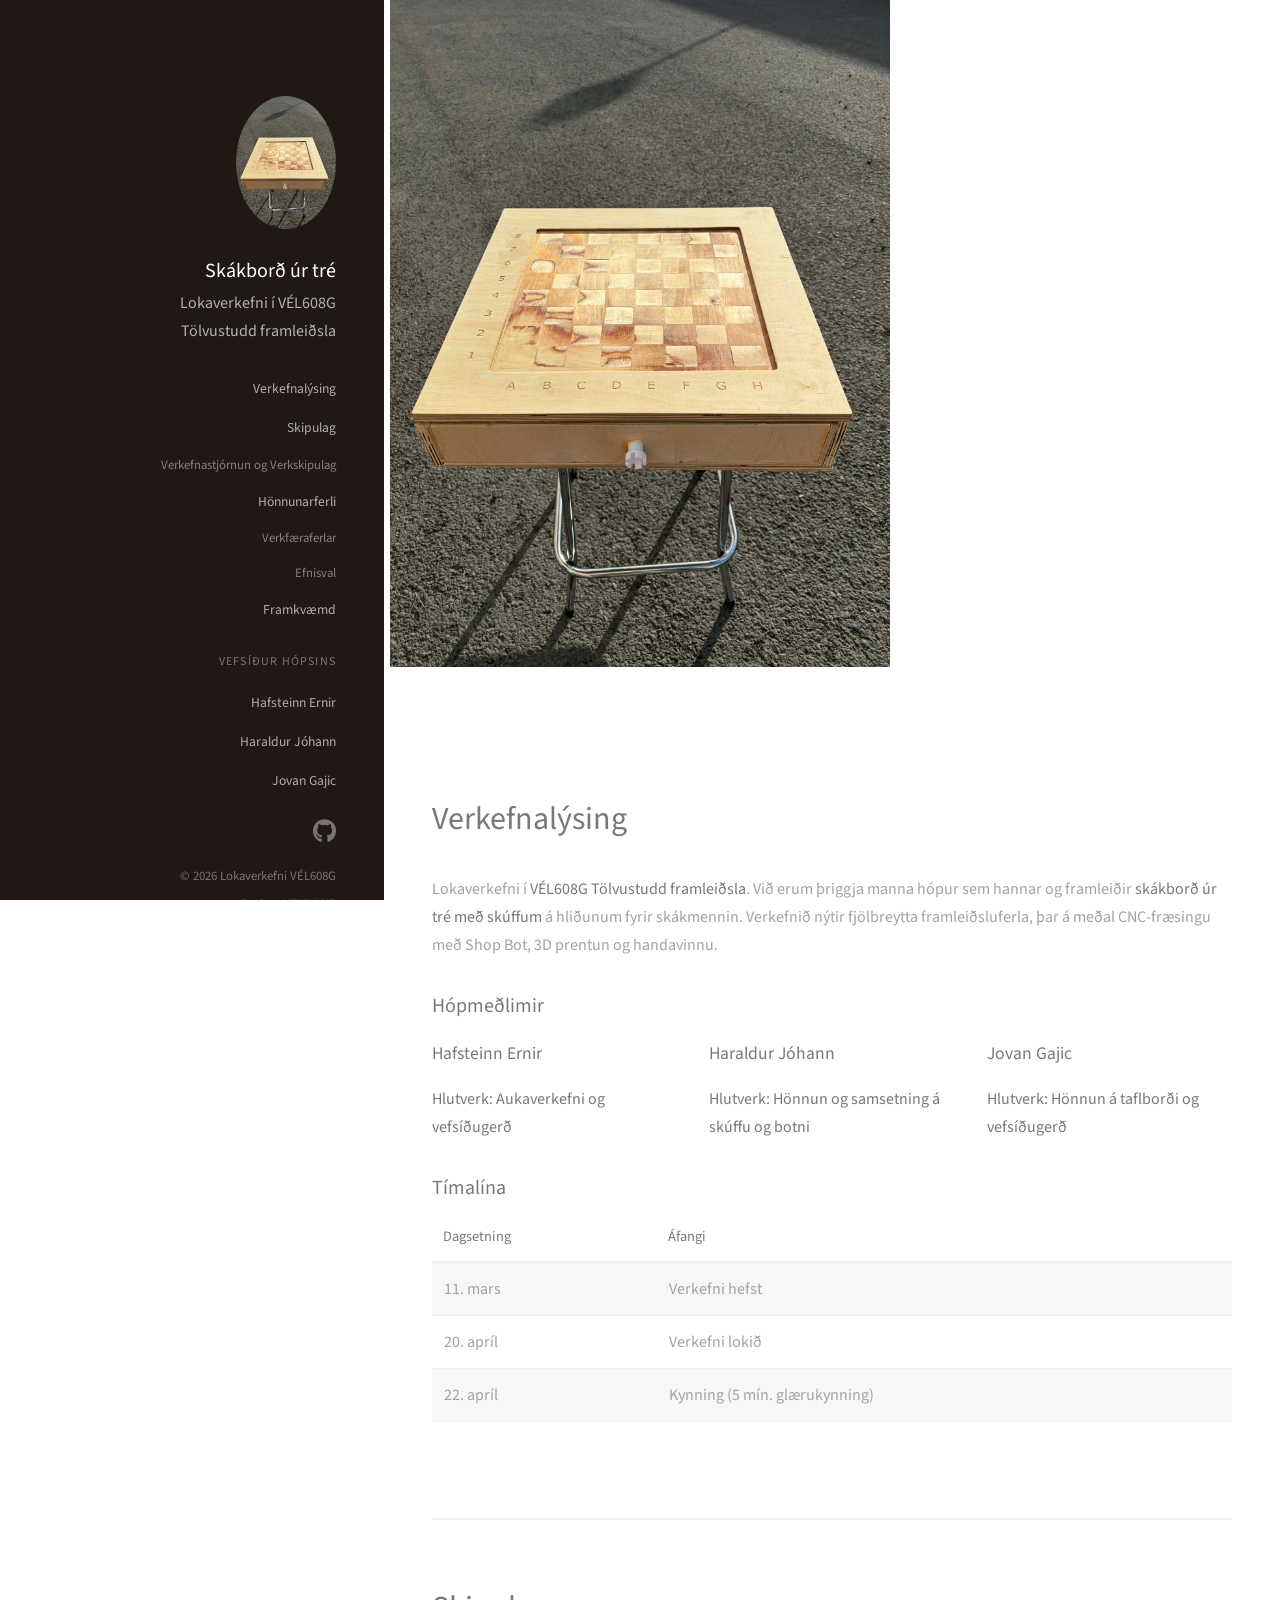
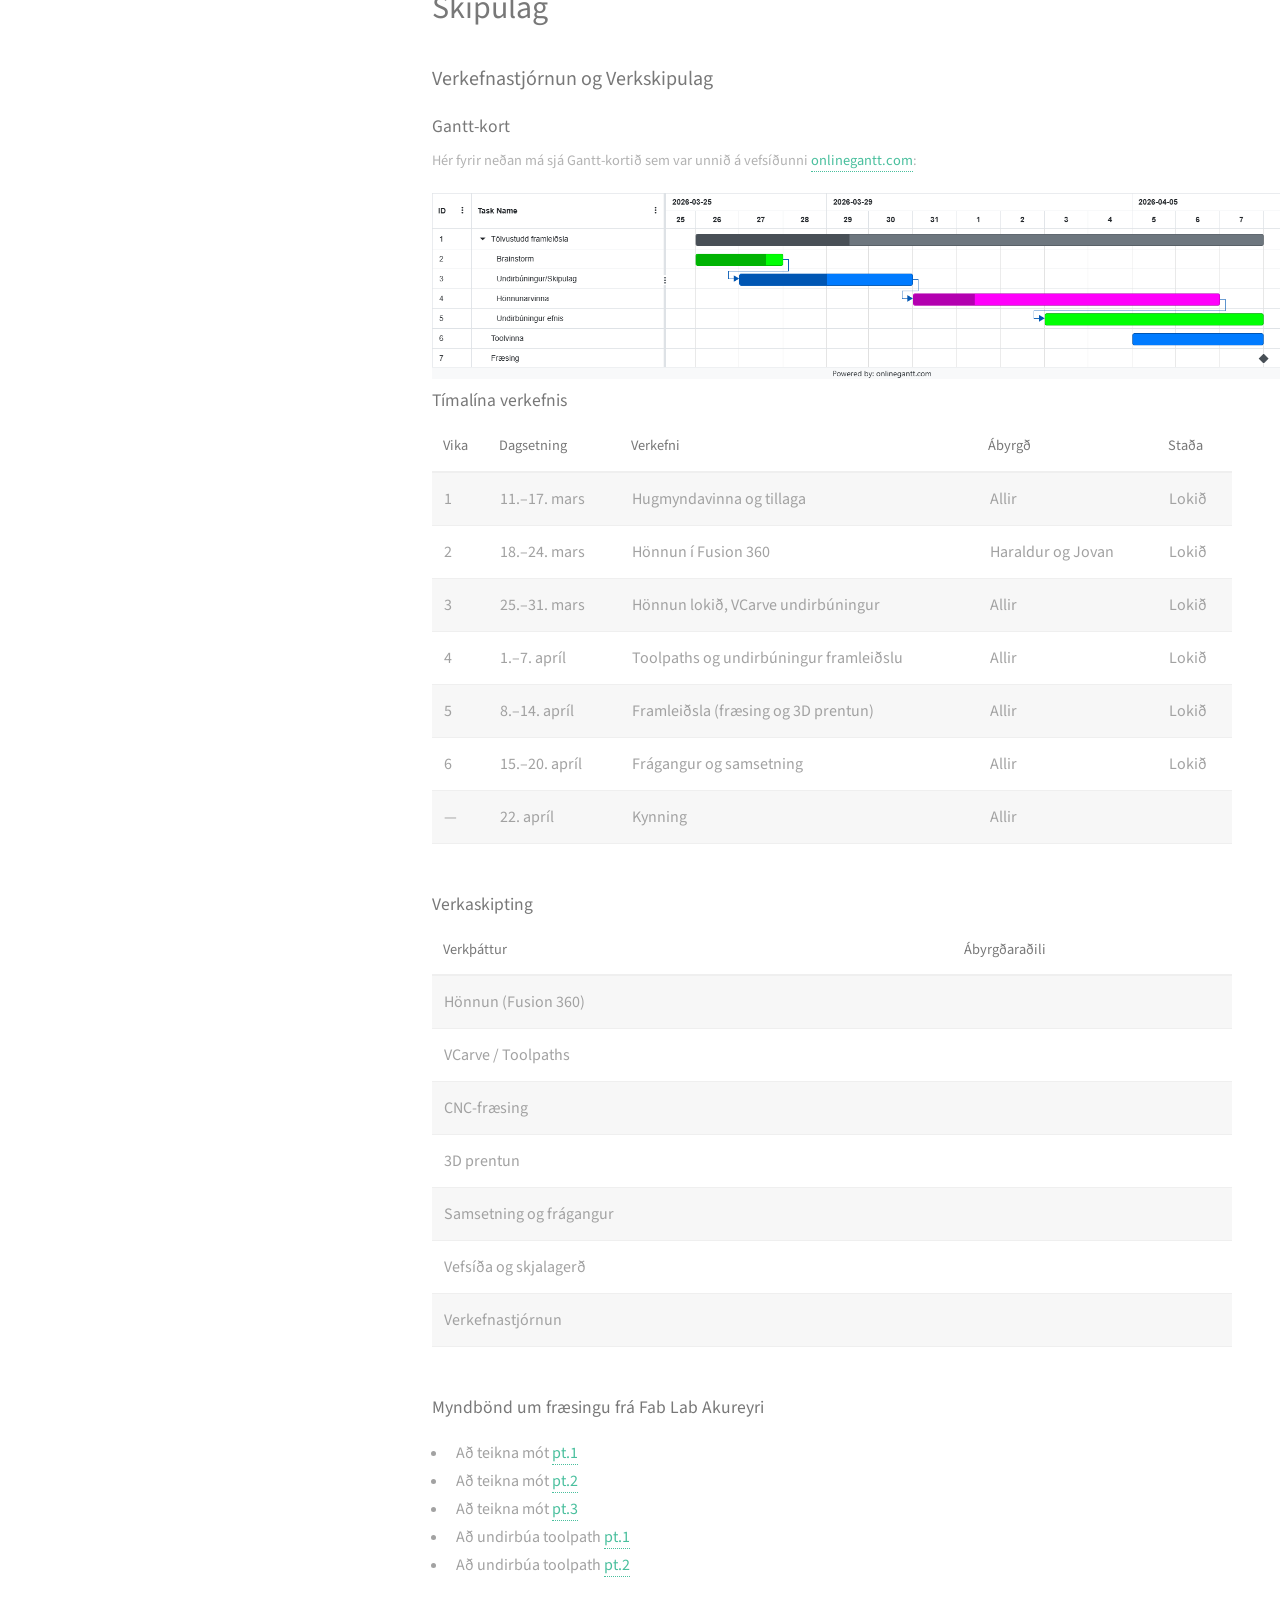
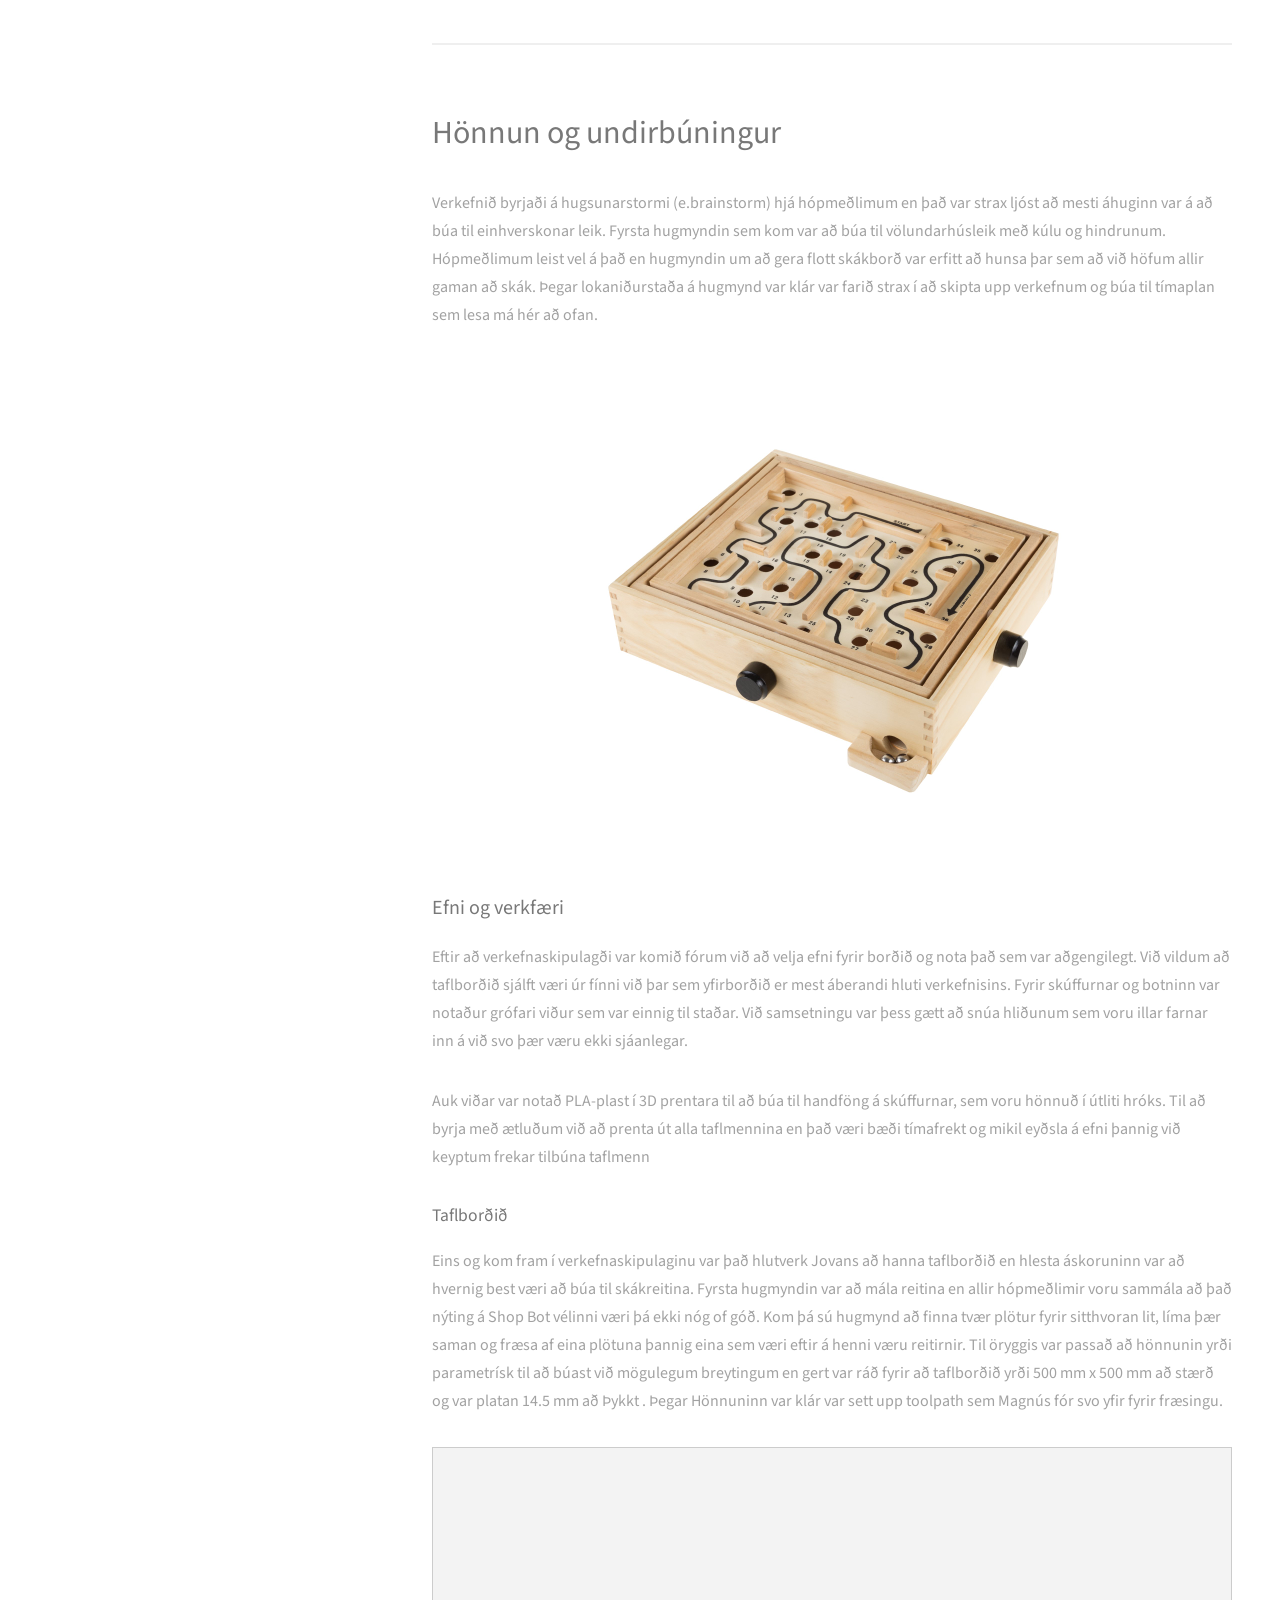
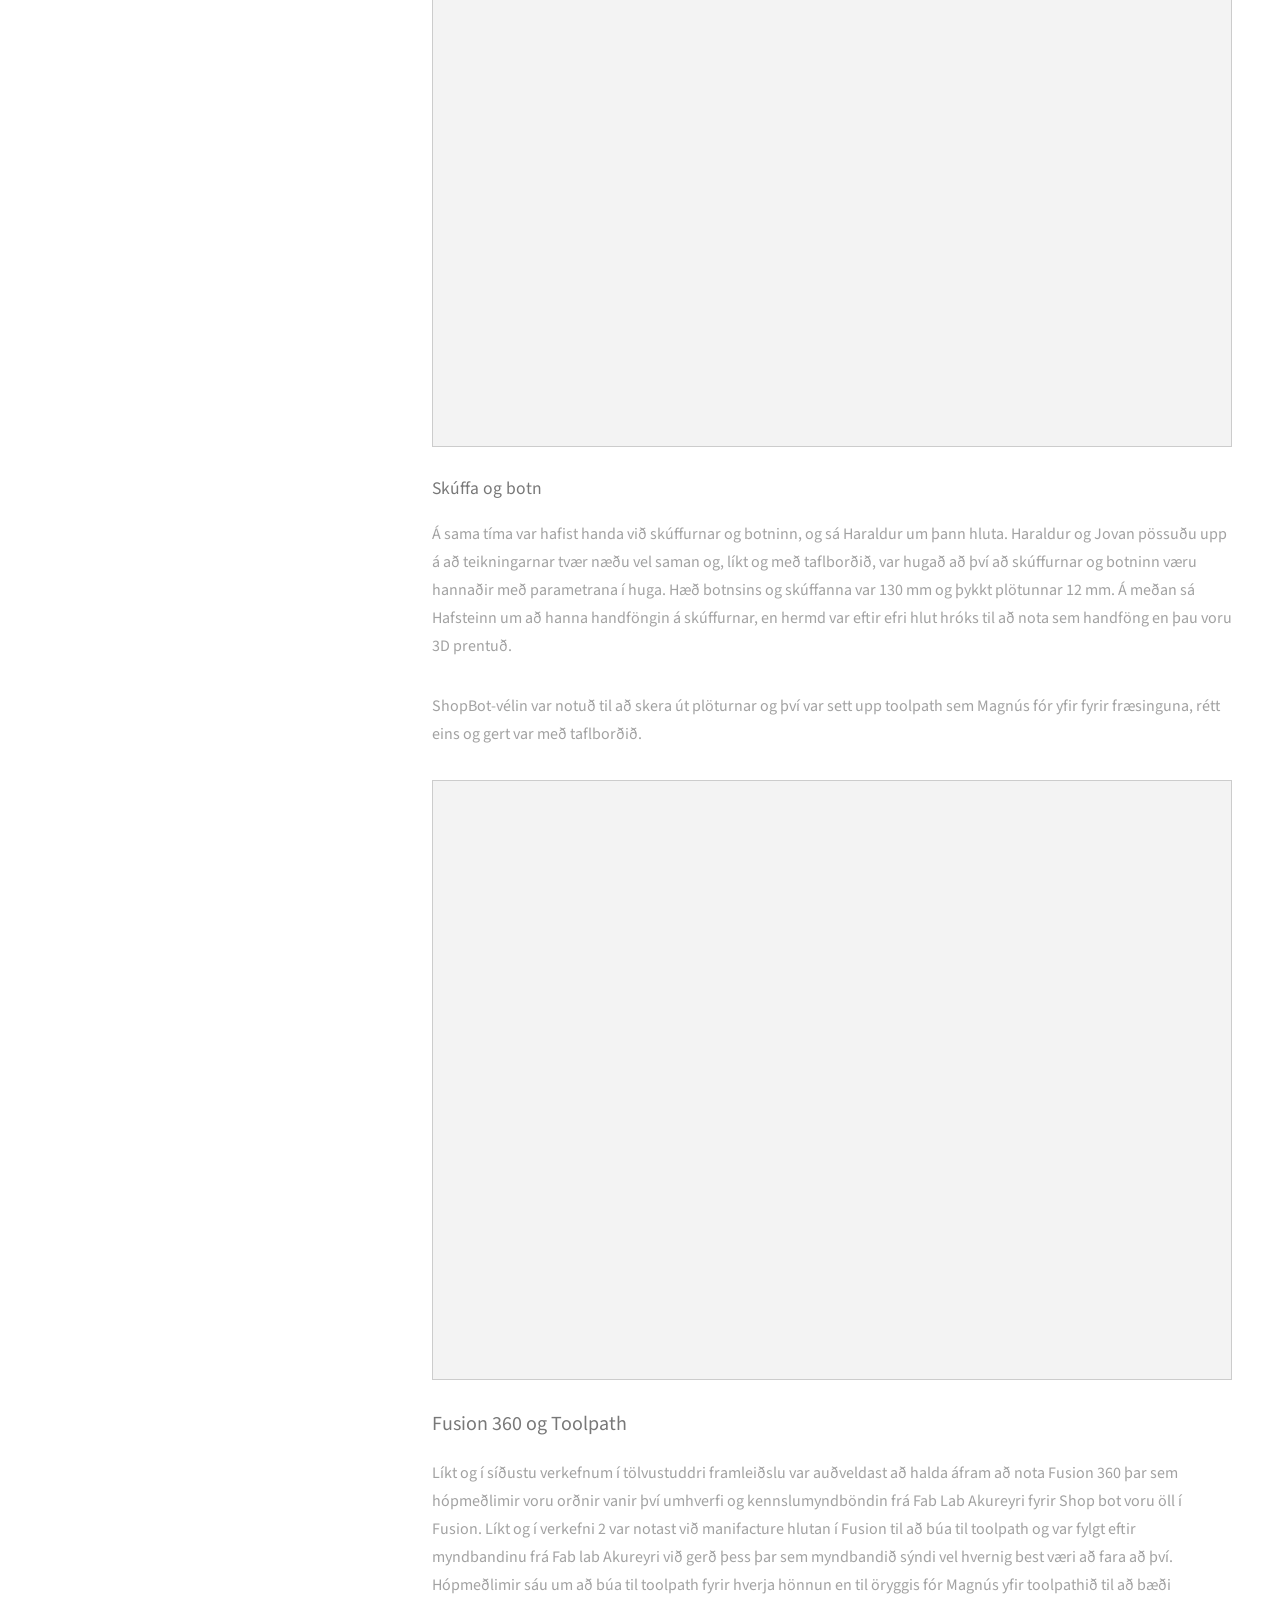
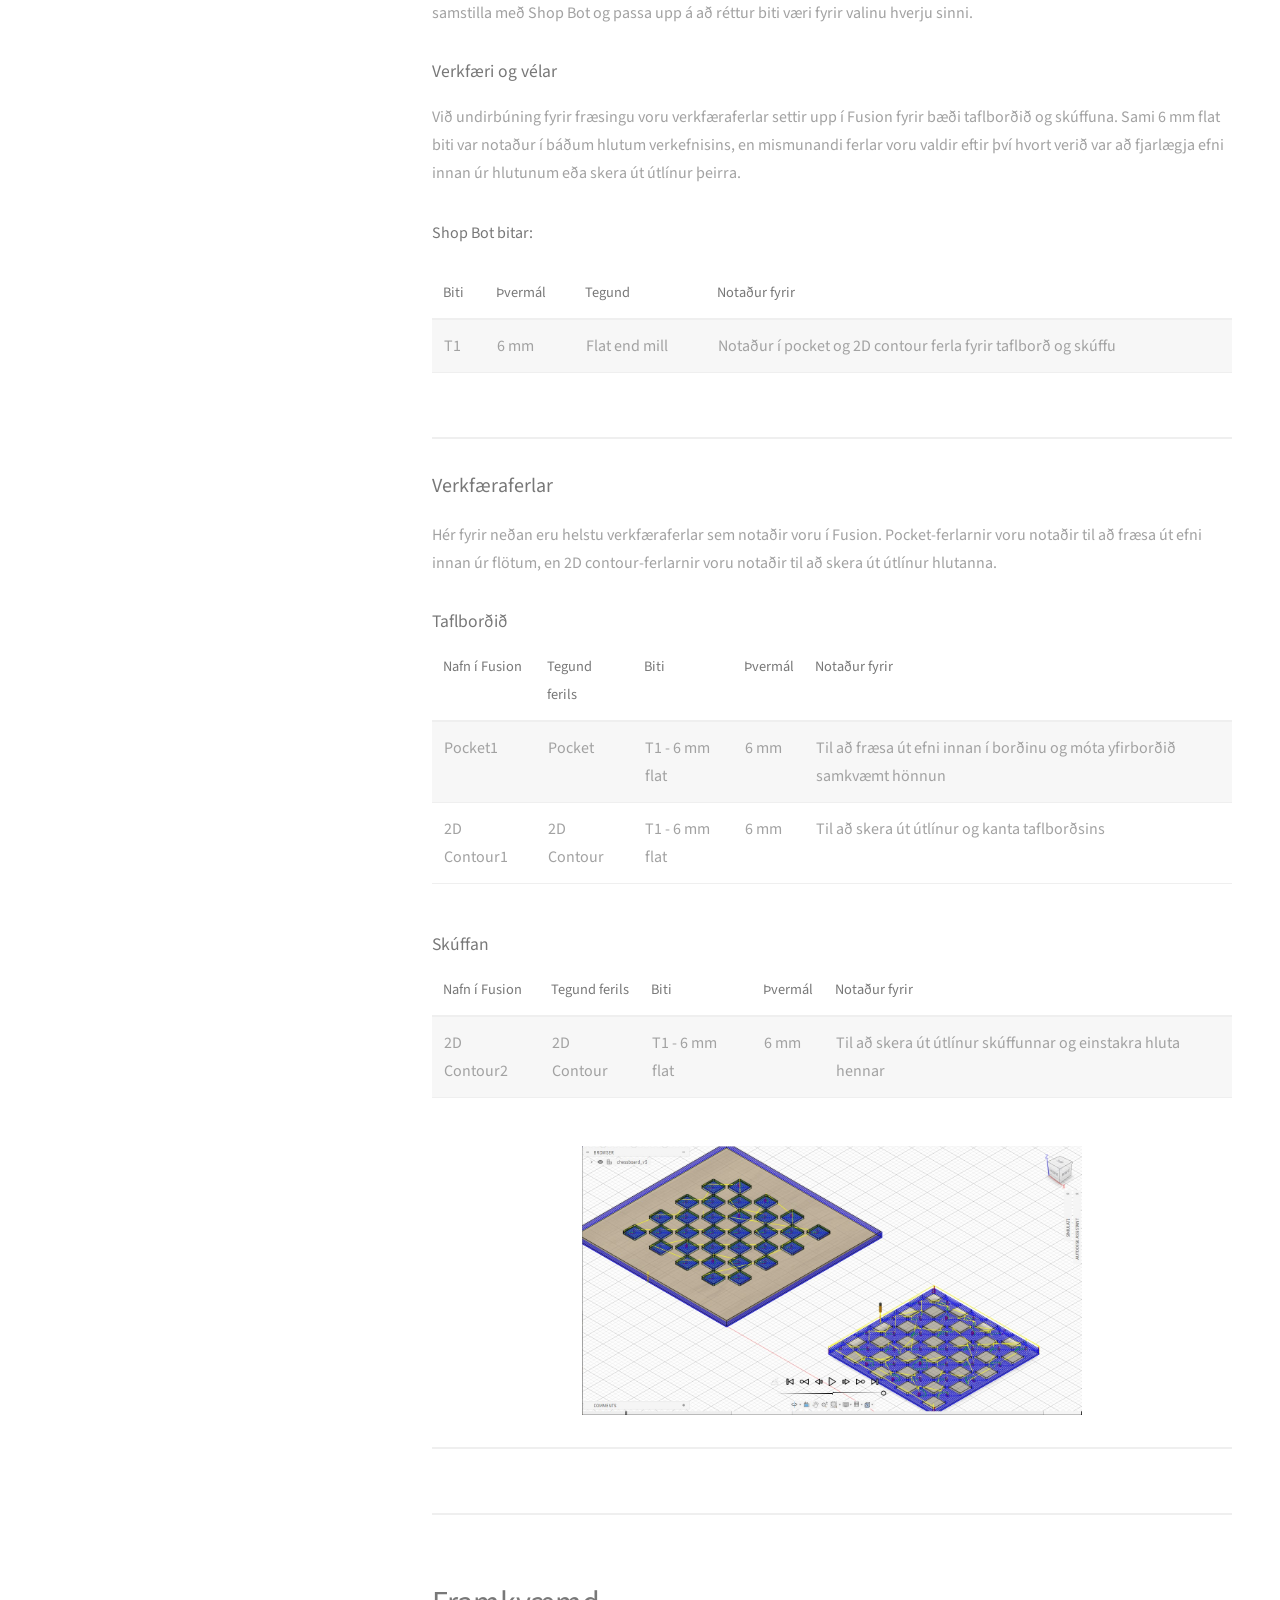
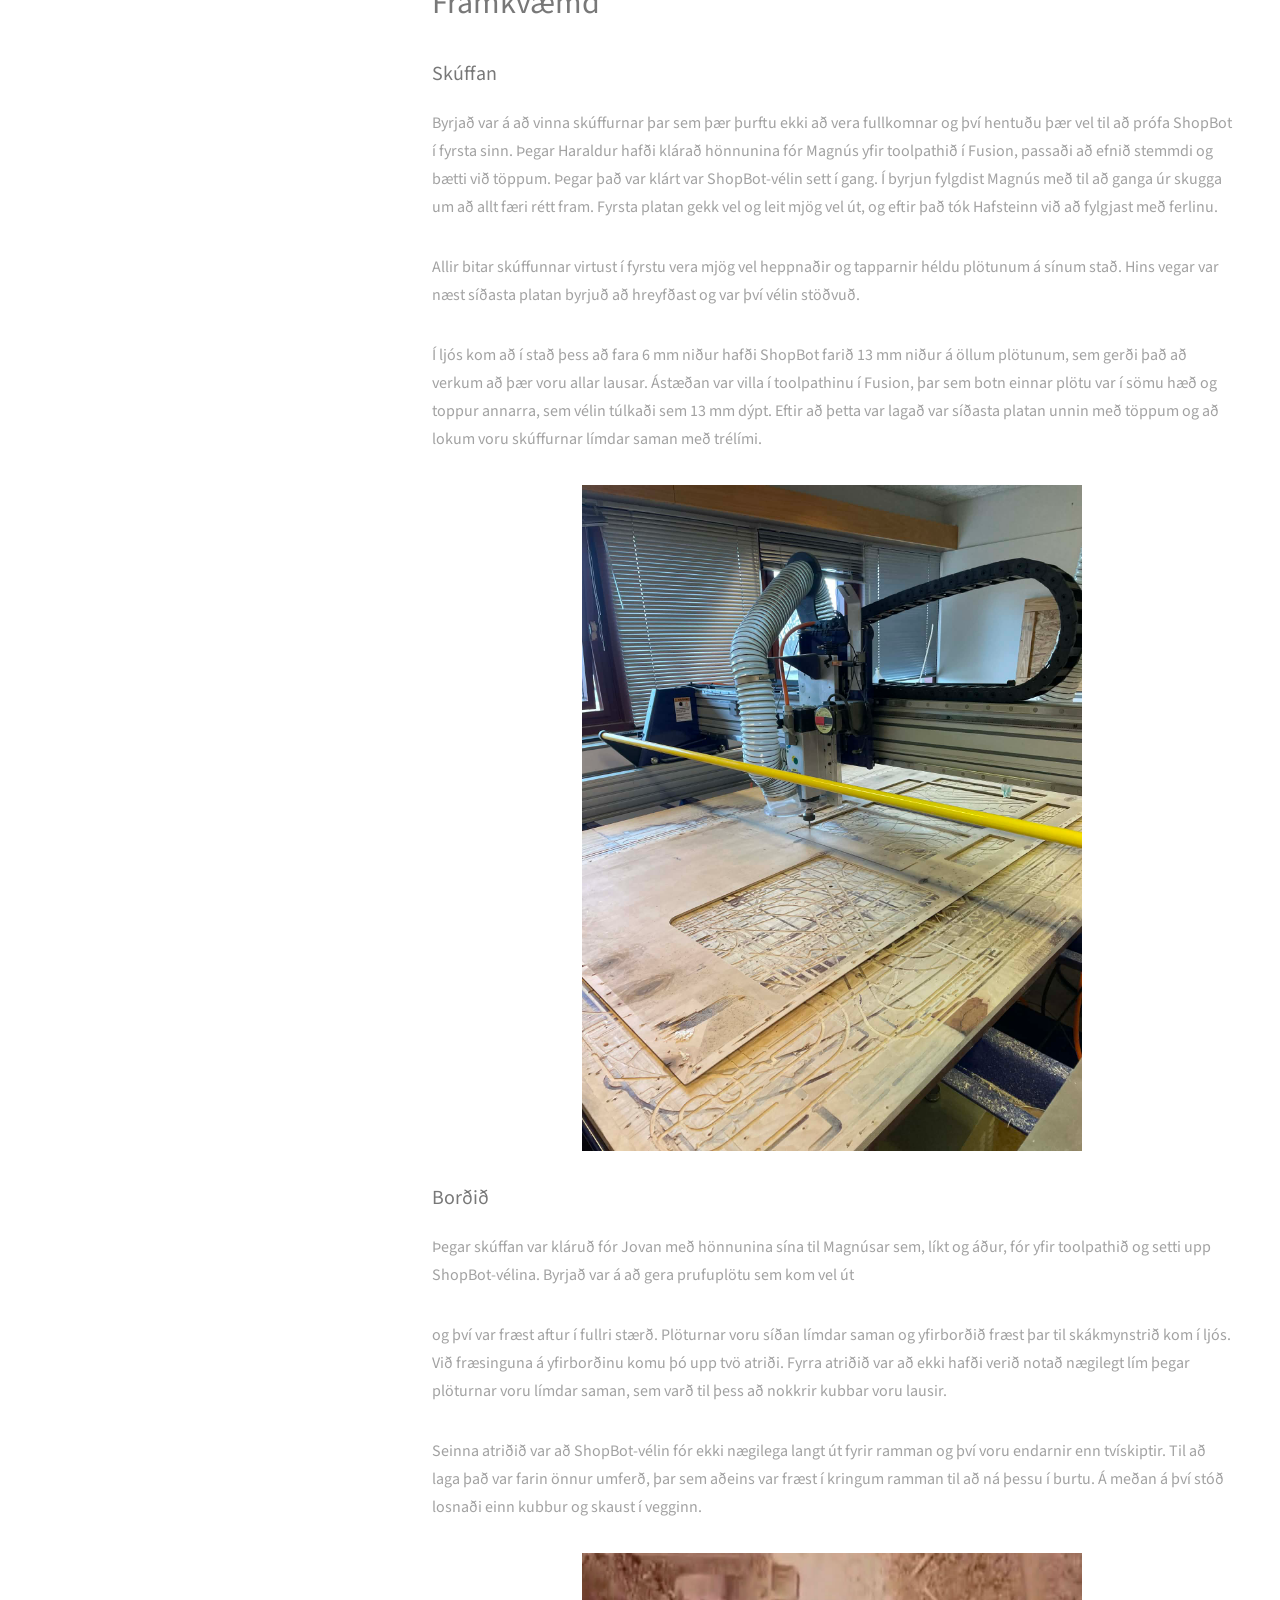
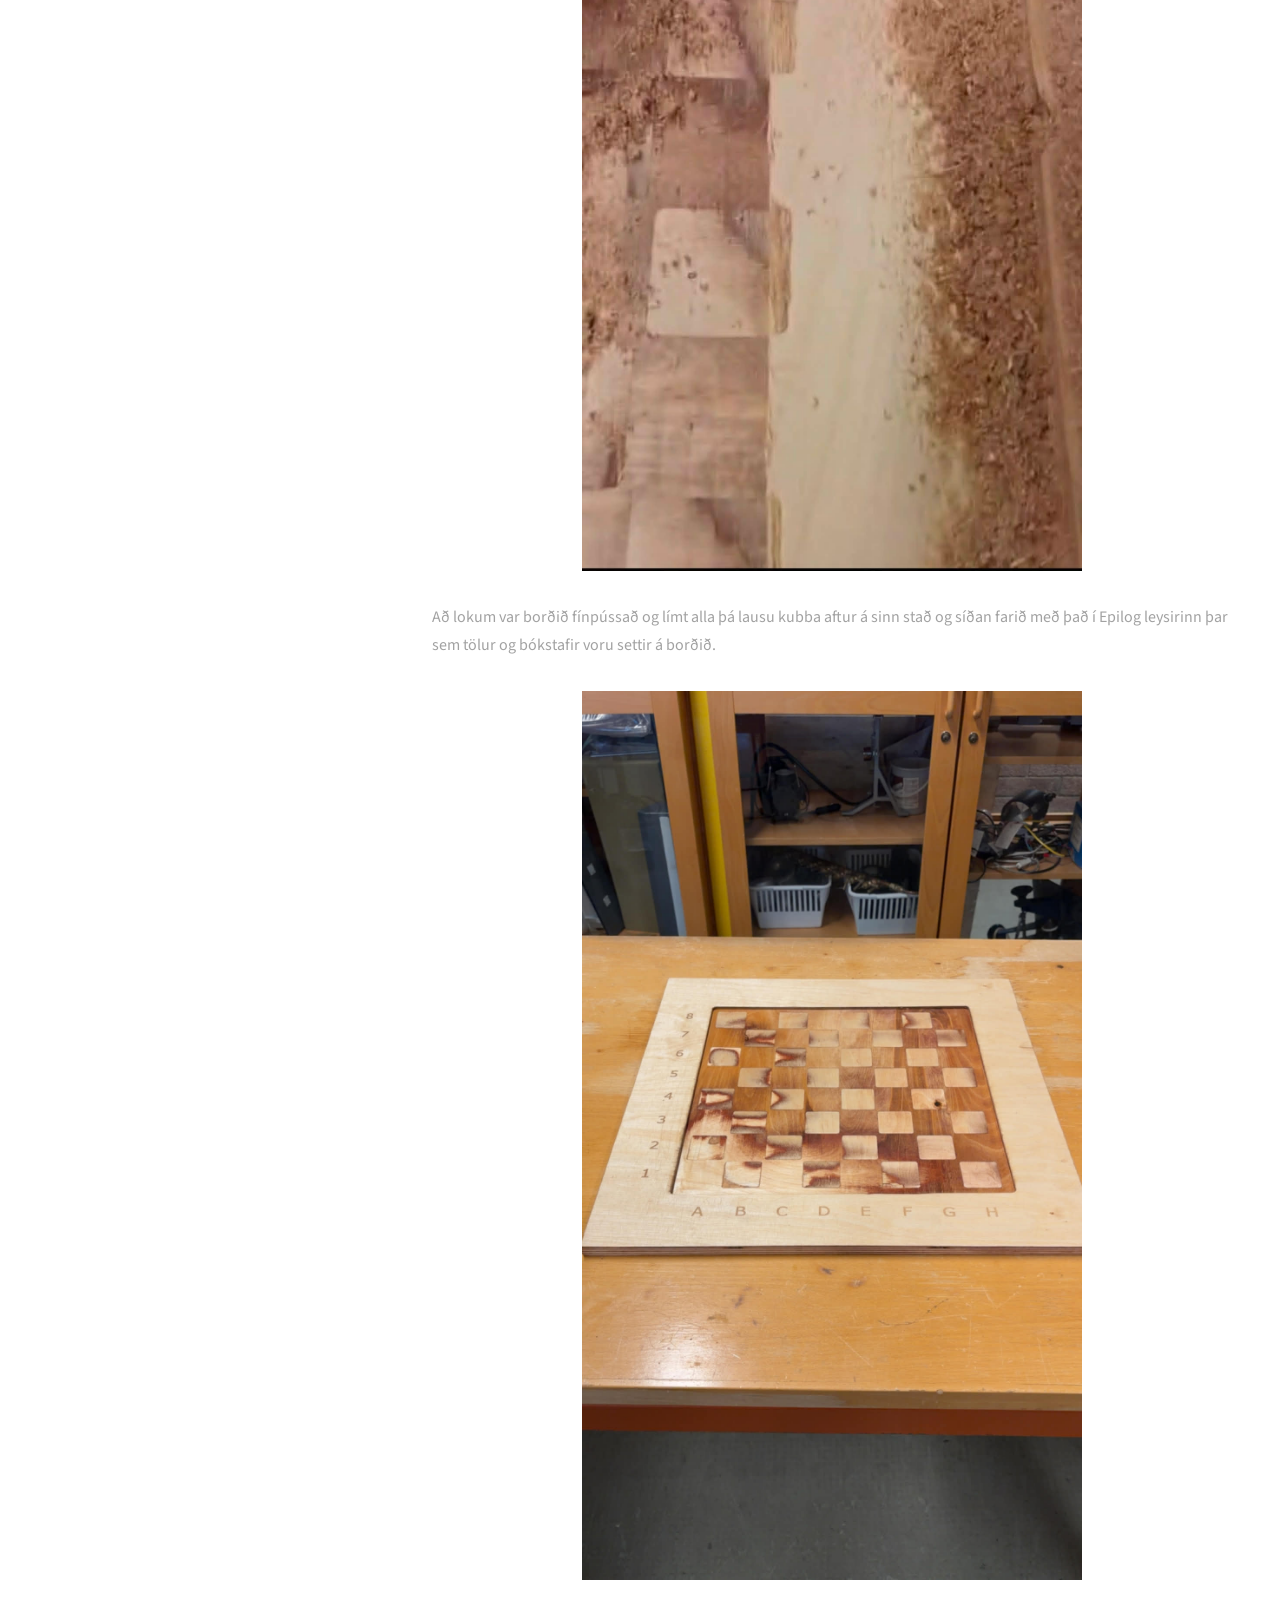
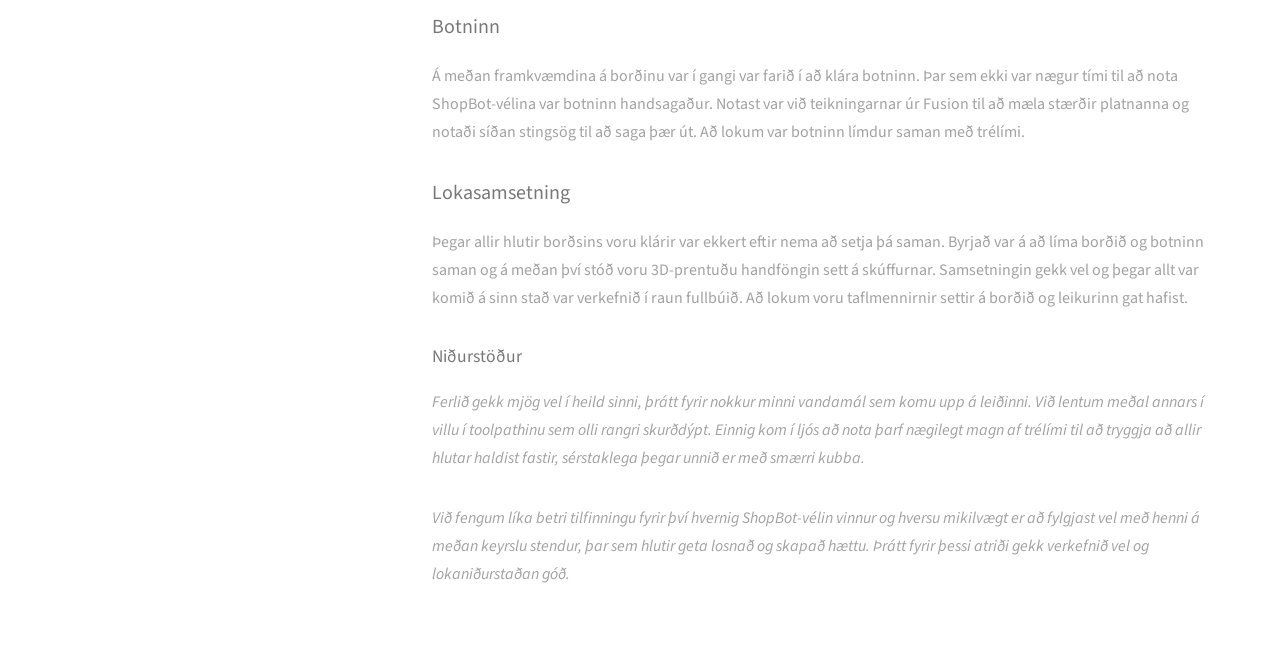
==== index.html @ 899cdc9a "banner mynd" ====
<!doctype html>
<!--
	Based on Strata by HTML5 UP
	html5up.net | @ajlkn
	Free for personal and commercial use under the CCA 3.0 license (html5up.net/license)
-->
<html lang="is">
  <head>
    <title>Skákborð - Lokaverkefni VÉL608G</title>
    <meta charset="utf-8" />
    <meta
      name="viewport"
      content="width=device-width, initial-scale=1, user-scalable=no"
    />
    <link rel="stylesheet" href="assets/css/main.css" />
    <link rel="stylesheet" href="assets/css/custom.css" />
  </head>
  <body class="is-preload">
    <!-- Header -->
    <header id="header">
      <div class="inner">
        <a href="#" class="image avatar"
          ><img src="images/Taflbordid.jpg" alt="Verkefnismynd"
        /></a>
        <h1><strong>Skákborð úr tré</strong></h1>
        <p>Lokaverkefni í VÉL608G<br />Tölvustudd framleiðsla</p>

        <nav class="site-nav">
          <ul>
            <li><a href="#verkefnalysing">Verkefnalýsing</a></li>
            <li class="nav-parent">
              <a href="#tillaga">Skipulag</a>
              <ul class="nav-sub">
                <li><a href="#verkefnastjornun">Verkefnastjórnun og Verkskipulag</a></li>
              </ul>
            </li>
            <li class="nav-parent">
              <a href="#honnunarferli">Hönnunarferli</a>
              <ul class="nav-sub">
                <li><a href="#verkfaeraferlar">Verkfæraferlar</a></li>
                <li><a href="#efnisval">Efnisval</a></li>
              </ul>
            </li>
            <li><a href="#framkvaemd">Framkvæmd</a></li>
          </ul>

          <h2
            style="
              margin-top: 1.5rem;
              font-size: 0.75rem;
              text-transform: uppercase;
              letter-spacing: 0.1em;
              color: rgba(255, 255, 255, 0.4);
            "
          >
            Vefsíður hópsins
          </h2>
          <ul>
            <li>
              <a
                href="https://hafsteinnernir.github.io/hafsteinn_vefsida/"
                target="_blank"
                >Hafsteinn Ernir</a
              >
            </li>
            <li>
              <a
                href="https://halli19.github.io/TF_verk1/index.html"
                target="_blank"
                >Haraldur Jóhann</a
              >
            </li>
            <li>
              <a
                href="https://jovan0008.github.io/Tolvustudd-Framleidsla/index.html"
                target="_blank"
                >Jovan Gajic</a
              >
            </li>
          </ul>
        </nav>
      </div>
   
    </header>
      <meta charset="utf-8">
      <title>Verkefnið mitt</title>

      <style>
        .hero-wrapper {
          display: flex;
          justify-content: center;
          margin-bottom: 2rem;
        }

        .hero-image {
          max-width: 500px;
          width: 100%;
          height: auto;
        }
      </style>
    <body>

      </header>

          <div class="hero-wrapper">
            <img src="images/Taflbordid.jpg" alt="Taflborðið" class="hero-image">
          </div>
      
    <!-- Main -->
    <div id="main">
      <!-- ==================== -->
      <!-- VERKEFNALÝSING       -->
      <!-- ==================== -->
      
      <section id="verkefnalysing">
        <header class="major">
          <h2>Verkefnalýsing</h2>
        </header>
        <p>
          Lokaverkefni í <strong>VÉL608G Tölvustudd framleiðsla</strong>. Við
          erum þriggja manna hópur sem hannar og framleiðir
          <strong>skákborð úr tré með skúffum</strong> á hliðunum fyrir
          skákmennin. Verkefnið nýtir fjölbreytta framleiðsluferla, þar á meðal
          CNC-fræsingu með Shop Bot, 3D prentun og handavinnu.
        </p>

        <h3>Hópmeðlimir</h3>
        <div class="row">
          <div class="col-4 col-12-small">
            <h4>Hafsteinn Ernir</h4>
            <p>
              <strong>Hlutverk: Aukaverkefni og vefsíðugerð</strong>
              <!-- t.d. Hönnun -->
            </p>
          </div>
          <div class="col-4 col-12-small">
            <h4>Haraldur Jóhann</h4>
            <p>
              <strong>Hlutverk: Hönnun og samsetning á skúffu og botni</strong>
              <!-- t.d. Framleiðsla -->
            </p>
          </div>
          <div class="col-4 col-12-small">
            <h4>Jovan Gajic</h4>
            <p>
              <strong>Hlutverk: Hönnun á taflborði og vefsíðugerð </strong>
              <!-- t.d. Skjalagerð -->
            </p>
          </div>
        </div>

        <h3>Tímalína</h3>
        <div class="table-wrapper">
          <table>
            <thead>
              <tr>
                <th>Dagsetning</th>
                <th>Áfangi</th>
              </tr>
            </thead>
            <tbody>
              <tr>
                <td>11. mars</td>
                <td>Verkefni hefst</td>
              </tr>
              <tr>
                <td>20. apríl</td>
                <td>Verkefni lokið</td>
              </tr>
              <tr>
                <td>22. apríl</td>
                <td>Kynning (5 mín. glærukynning)</td>
              </tr>
            </tbody>
          </table>
        </div>
      </section>

      <!-- ==================== -->
      <!-- TILLAGA              -->
      <!-- ==================== -->
      <section id="tillaga">
        <header class="major">
          <h2>Skipulag</h2>
       
        <!-- Verkefnastjórnun -->
        <h3 id="verkefnastjornun">Verkefnastjórnun og Verkskipulag</h3>

        <h4>Gantt-kort</h4>
        <p>
          Hér fyrir neðan má sjá Gantt-kortið sem var unnið á vefsíðunni
          <a href="https://onlinegantt.com" target="_blank">onlinegantt.com</a>:
        </p>
        <img src="images/Online Gantt 20260404.png" width="900" />

        <h4>Tímalína verkefnis</h4>
        <div class="table-wrapper">
          <table>
            <thead>
              <tr>
                <th>Vika</th>
                <th>Dagsetning</th>
                <th>Verkefni</th>
                <th>Ábyrgð</th>
                <th>Staða</th>
              </tr>
            </thead>
            <tbody>
              <tr>
                <td>1</td>
                <td>11.–17. mars</td>
                <td>Hugmyndavinna og tillaga</td>
                <td>Allir</td>
                <td>Lokið</td>
              </tr>
              <tr>
                <td>2</td>
                <td>18.–24. mars</td>
                <td>Hönnun í Fusion 360</td>
                <td>Haraldur og Jovan</td>
                <td>Lokið</td>
              </tr>
              <tr>
                <td>3</td>
                <td>25.–31. mars</td>
                <td>Hönnun lokið, VCarve undirbúningur</td>
                <td>Allir</td>
                <td>Lokið</td>
              </tr>
              <tr>
                <td>4</td>
                <td>1.–7. apríl</td>
                <td>Toolpaths og undirbúningur framleiðslu</td>
                <td>Allir</td>
                <td>Lokið</td>
              </tr>
              <tr>
                <td>5</td>
                <td>8.–14. apríl</td>
                <td>Framleiðsla (fræsing og 3D prentun)</td>
                <td>Allir</td>
                <td>Lokið</td>
              </tr>
              <tr>
                <td>6</td>
                <td>15.–20. apríl</td>
                <td>Frágangur og samsetning</td>
                <td>Allir</td>
                <td>Lokið</td>
              </tr>
              <tr>
                <td>—</td>
                <td>22. apríl</td>
                <td>Kynning</td>
                <td>Allir</td>
                <td></td>
              </tr>
            </tbody>
          </table>
        </div>


        <!-- Verkskipulag -->

        <h4>Verkaskipting</h4>
        <div class="table-wrapper">
          <table>
            <thead>
              <tr>
                <th>Verkþáttur</th>
                <th>Ábyrgðaraðili</th>
              </tr>
            </thead>
            <tbody>
              <tr>
                <td>Hönnun (Fusion 360)</td>
                <td></td>
              </tr>
              <tr>
                <td>VCarve / Toolpaths</td>
                <td></td>
              </tr>
              <tr>
                <td>CNC-fræsing</td>
                <td></td>
              </tr>
              <tr>
                <td>3D prentun</td>
                <td></td>
              </tr>
              <tr>
                <td>Samsetning og frágangur</td>
                <td></td>
              </tr>
              <tr>
                <td>Vefsíða og skjalagerð</td>
                <td></td>
              </tr>
              <tr>
                <td>Verkefnastjórnun</td>
                <td></td>
              </tr>
            </tbody>
          </table>
        </div>


        <h4>Myndbönd um fræsingu frá Fab Lab Akureyri</h4>
        <ul>
          <li>Að teikna mót <a href="https://www.youtube.com/watch?v=ADzTISFEWa4">pt.1</a></li>
          <li>Að teikna mót <a href="https://www.youtube.com/watch?v=ko9NnUPxS0s">pt.2</a></li>
          <li>Að teikna mót <a href="https://www.youtube.com/watch?v=oZ3eleM546c">pt.3</a></li>
          <li>Að undirbúa toolpath <a href="https://www.youtube.com/watch?v=mTTrG9jYQqc">pt.1</a></li>
          <li>Að undirbúa toolpath <a href="https://www.youtube.com/watch?v=pQ3PzItsdzg">pt.2</a></li>
        </ul>

      </section>

      <!-- ==================== -->
      <!-- HÖNNUNARFERLI        -->
      <!-- ==================== -->
      <section id="honnunarferli">
        <header class="major">
          <h2>Hönnun og undirbúningur</h2>
        </header>
        <p>
          Verkefnið byrjaði á hugsunarstormi (e.brainstorm) hjá hópmeðlimum en það var strax ljóst að mesti áhuginn var á að búa til einhverskonar leik. Fyrsta hugmyndin sem kom var að 
          búa til völundarhúsleik með kúlu og hindrunum. Hópmeðlimum leist vel á það en hugmyndin um að gera flott skákborð var erfitt að hunsa þar sem að við höfum allir gaman að skák.
          Þegar lokaniðurstaða á hugmynd var klár var farið strax í að skipta upp verkefnum og búa til tímaplan sem lesa má hér að ofan.
        </p>

        <!-- Mynd af báðum innblástrarhugmyndum -->
        <div class="hero-wrapper">
          <img src="images/ballgame.jpg" alt="Taflborðið" class="hero-image">
        </div>
               <!-- Efnisval -->
        <h3 id="efnisval">Efni og verkfæri</h3> <p> Eftir að verkefnaskipulagði var komið fórum við að velja efni fyrir borðið og nota það sem var aðgengilegt. 
          Við vildum að taflborðið sjálft væri úr fínni við þar sem yfirborðið er mest áberandi hluti verkefnisins. Fyrir skúffurnar og botninn var 
          notaður grófari viður sem var einnig til staðar. Við samsetningu var þess gætt að snúa hliðunum sem voru illar farnar inn á við svo þær væru ekki sjáanlegar. 
        </p> <p> Auk viðar var notað PLA-plast í 3D prentara til að búa til handföng á skúffurnar, 
          sem voru hönnuð í útliti hróks. Til að byrja með ætluðum við að prenta út alla taflmennina en það væri bæði tímafrekt og mikil eyðsla á efni þannig við keyptum frekar tilbúna taflmenn</p>

          </p>
          <h4>Taflborðið</h4>
          <p>Eins og kom fram í verkefnaskipulaginu var það hlutverk Jovans að hanna taflborðið en hlesta áskoruninn var að hvernig best væri að búa til skákreitina. Fyrsta hugmyndin var að mála reitina en allir 
            hópmeðlimir voru sammála að það nýting á Shop Bot vélinni væri þá ekki nóg of góð. Kom þá sú hugmynd að finna tvær plötur fyrir sitthvoran lit, líma þær saman og fræsa af eina plötuna þannig eina sem 
            væri eftir á henni væru reitirnir. Til öryggis var passað að hönnunin yrði parametrísk til að búast við mögulegum breytingum en gert var ráð fyrir að taflborðið yrði 500 mm x 500 mm að stærð og var platan 14.5 mm að Þykkt
            . Þegar Hönnuninn var klár var sett upp toolpath sem Magnús fór svo yfir fyrir fræsingu.
          </p>
          
          <div class="fusion-viewer">
            <iframe
              src="https://a360.co/4u531kd"
              title="Fusion 3D líkan"
              loading="lazy"
              allowfullscreen>
            </iframe>
          </div>
          <!-- FUSION LINK DÓTIÐ-->
          <h4>Skúffa og botn</h4>
          <p> Á sama tíma var hafist handa við skúffurnar og botninn, og sá Haraldur um þann hluta. Haraldur og Jovan pössuðu upp á að teikningarnar tvær næðu vel saman og, líkt og með taflborðið, var hugað að því að skúffurnar og botninn væru hannaðir með parametrana í huga. 
            Hæð botnsins og skúffanna var 130 mm og þykkt plötunnar 12 mm. Á meðan sá Hafsteinn um að hanna handföngin á skúffurnar, en hermd var eftir efri hlut hróks til að nota sem handföng en þau voru 3D prentuð.  </p>

          <p>
            ShopBot-vélin var notuð til að skera út plöturnar og því var sett upp toolpath sem Magnús fór yfir fyrir fræsinguna, rétt eins og gert var með taflborðið.
          </p>
          <div class="fusion-viewer">
            <iframe
              src="https://a360.co/4sO2IJw"
              title="Fusion 3D líkan"
              loading="lazy"
              allowfullscreen>
            </iframe>
          </div>
          
          <h3>Fusion 360 og Toolpath</h3>
          <p>Líkt og í síðustu verkefnum í tölvustuddri framleiðslu var auðveldast að halda áfram að nota Fusion 360 þar sem hópmeðlimir voru orðnir vanir því umhverfi og kennslumyndböndin frá Fab Lab Akureyri fyrir Shop bot
            voru öll í Fusion. Líkt og í verkefni 2 var notast við manifacture hlutan í Fusion til að búa til toolpath og var fylgt eftir myndbandinu frá Fab lab Akureyri við gerð þess þar sem myndbandið
            sýndi vel hvernig best væri að fara að því. Hópmeðlimir sáu um að búa til toolpath fyrir hverja hönnun en til öryggis fór Magnús yfir toolpathið til að bæði samstilla með Shop Bot og passa upp á að 
            réttur biti væri fyrir valinu hverju sinni. 
        <h4>Verkfæri og vélar</h4>

          <p>
          Við undirbúning fyrir fræsingu voru verkfæraferlar settir upp í Fusion fyrir bæði taflborðið og skúffuna. Sami 6 mm flat biti var notaður í báðum hlutum verkefnisins, en mismunandi ferlar voru valdir eftir því hvort verið var að fjarlægja efni innan úr hlutunum eða skera út útlínur þeirra.
          </p>

          <p><strong>Shop Bot bitar:</strong></p>
          <div class="table-wrapper">
            <table>
              <thead>
                <tr>
                  <th>Biti</th>
                  <th>Þvermál</th>
                  <th>Tegund</th>
                  <th>Notaður fyrir</th>
                </tr>
              </thead>
              <tbody>
                <tr>
                  <td>T1</td>
                  <td>6 mm</td>
                  <td>Flat end mill</td>
                  <td>Notaður í pocket og 2D contour ferla fyrir taflborð og skúffu</td>
                </tr>
              </tbody>
            </table>
          </div>

          <hr />

          <h3 id="verkfaeraferlar">Verkfæraferlar</h3>
          <p>
          Hér fyrir neðan eru helstu verkfæraferlar sem notaðir voru í Fusion. Pocket-ferlarnir voru notaðir til að fræsa út efni innan úr flötum, en 2D contour-ferlarnir voru notaðir til að skera út útlínur hlutanna.
          </p>

          <h4>Taflborðið</h4>
          <div class="table-wrapper">
            <table>
              <thead>
                <tr>
                  <th>Nafn í Fusion</th>
                  <th>Tegund ferils</th>
                  <th>Biti</th>
                  <th>Þvermál</th>
                  <th>Notaður fyrir</th>
                </tr>
              </thead>
              <tbody>
                <tr>
                  <td>Pocket1</td>
                  <td>Pocket</td>
                  <td>T1 - 6 mm flat</td>
                  <td>6 mm</td>
                  <td>Til að fræsa út efni innan í borðinu og móta yfirborðið samkvæmt hönnun</td>
                </tr>
                <tr>
                  <td>2D Contour1</td>
                  <td>2D Contour</td>
                  <td>T1 - 6 mm flat</td>
                  <td>6 mm</td>
                  <td>Til að skera út útlínur og kanta taflborðsins</td>
                </tr>
              </tbody>
            </table>
          </div>

          <h4>Skúffan</h4>
          <div class="table-wrapper">
            <table>
              <thead>
                <tr>
                  <th>Nafn í Fusion</th>
                  <th>Tegund ferils</th>
                  <th>Biti</th>
                  <th>Þvermál</th>
                  <th>Notaður fyrir</th>
                </tr>
              </thead>
                <tr>
                  <td>2D Contour2</td>
                  <td>2D Contour</td>
                  <td>T1 - 6 mm flat</td>
                  <td>6 mm</td>
                  <td>Til að skera út útlínur skúffunnar og einstakra hluta hennar</td>
                </tr>
              </tbody>
            </table>
          </div>
              <div class="hero-wrapper">
                   <img src="images/toolpath.jpg" alt="Taflborðið" class="hero-image">
                </div>

               <hr />

      </section>

      <!-- ==================== -->
      <!-- FRAMKVÆMD            -->
      <!-- ==================== -->
      <section id="framkvaemd">
        <header class="major">
          <h2>Framkvæmd</h2>
        </header>
        <h3>Skúffan</h3>
        <p>
          Byrjað var á að vinna skúffurnar þar sem þær þurftu ekki að vera fullkomnar og því hentuðu þær vel til að prófa ShopBot í fyrsta sinn. Þegar Haraldur hafði klárað hönnunina fór Magnús yfir toolpathið í Fusion, passaði að efnið stemmdi og bætti við töppum.
          Þegar það var klárt var ShopBot-vélin sett í gang. Í byrjun fylgdist Magnús með til að ganga úr skugga um að allt færi rétt fram. Fyrsta platan gekk vel og leit mjög vel út, og eftir það tók Hafsteinn við 
          að fylgjast með ferlinu.</p>
          
          <p>Allir bitar skúffunnar virtust í fyrstu vera mjög vel heppnaðir og tapparnir héldu plötunum á sínum stað.
            Hins vegar var næst síðasta platan byrjuð að hreyfðast og var því vélin stöðvuð.</p>
          <p>
          Í ljós kom að í stað þess að fara 6 mm niður hafði ShopBot farið 13 mm niður á öllum plötunum, sem gerði það að verkum að þær voru allar lausar. Ástæðan var villa í toolpathinu í Fusion, þar sem botn einnar plötu var í sömu hæð og toppur annarra, sem vélin túlkaði sem 13 mm dýpt.
          Eftir að þetta var lagað var síðasta platan unnin með töppum og að lokum voru skúffurnar límdar saman með trélími.
        
            <div class="hero-wrapper">
              <img src="images/sidasti_biti_freasing.jpg" alt="Taflborðið" class="hero-image">
            </div>
        </p>


        <h3>Borðið</h3>
        <p> Þegar skúffan var kláruð fór Jovan með hönnunina sína til Magnúsar sem, líkt og áður, fór yfir toolpathið og setti upp ShopBot-vélina. Byrjað var á að gera prufuplötu sem kom vel út </p> 
        <p> og því var fræst aftur í fullri stærð. Plöturnar voru síðan límdar saman og yfirborðið fræst þar til skákmynstrið kom í ljós. Við fræsinguna á yfirborðinu komu þó upp tvö atriði.
           Fyrra atriðið var að ekki hafði verið notað nægilegt lím þegar plöturnar voru límdar saman, sem varð til þess að nokkrir kubbar voru lausir. </p> 
        <p> Seinna atriðið var að ShopBot-vélin fór ekki nægilega langt út fyrir ramman og því voru endarnir enn tvískiptir. Til að laga það var farin önnur umferð, þar sem aðeins var fræst í kringum 
          ramman til að ná þessu í burtu. Á meðan á því stóð losnaði einn kubbur og skaust í vegginn.</p>
          <div class="hero-wrapper">
            <img src="images/galli.jpg" alt="Taflborðið" class="hero-image">
          </div>
        <p> Að lokum var borðið fínpússað og límt alla þá lausu kubba aftur á sinn stað og síðan farið með það í Epilog leysirinn þar sem tölur og bókstafir voru settir á borðið. </p>
          <div class="hero-wrapper">
            <img src="images/lok_taflbord.jpg" alt="Taflborðið" class="hero-image">
          </div>
        <h3>Botninn</h3>
        <p> Á meðan framkvæmdina á borðinu var í gangi var farið í að klára botninn. Þar sem ekki var nægur tími til að nota ShopBot-vélina var botninn handsagaður. 
          Notast var við teikningarnar úr Fusion til að mæla stærðir platnanna og notaði síðan stingsög til að saga þær út. Að lokum var botninn límdur saman með trélími. </p>
        <h3>Lokasamsetning</h3>
        <p> Þegar allir hlutir borðsins voru klárir var ekkert eftir nema að setja þá saman. Byrjað var á að líma borðið og botninn saman og á meðan því stóð voru 3D-prentuðu handföngin 
         sett á skúffurnar. Samsetningin gekk vel og þegar allt var komið á sinn stað var verkefnið í raun fullbúið. Að lokum voru taflmennirnir settir á borðið og leikurinn gat hafist. </p> 
          <h4>Niðurstöður</h4> <p><em> Ferlið gekk mjög vel í heild sinni, þrátt fyrir nokkur minni vandamál sem komu upp á leiðinni. Við lentum meðal annars í villu í toolpathinu sem olli rangri skurðdýpt. 
            Einnig kom í ljós að nota þarf nægilegt magn af trélími til að tryggja að allir hlutar haldist fastir, sérstaklega þegar unnið er með smærri kubba. </em></p> 
            <p><em> Við fengum líka betri tilfinningu fyrir því hvernig ShopBot-vélin vinnur og hversu mikilvægt er að fylgjast vel með henni á meðan keyrslu stendur, 
          þar sem hlutir geta losnað og skapað hættu. Þrátt fyrir þessi atriði gekk verkefnið vel og lokaniðurstaðan góð. </em></p>


        <!-- ============================================
							 SNIÐMÁT: Afritið og setjið ofan við síðustu
							 færslu þegar þið bætið við nýrri:

							<div class="log-entry">
								<div class="date">Dagsetning: [dd. mánuður 2026]</div>
								<h4>Titill á vinnulotu</h4>
								<p>Hvað var gert? Hvað gekk vel? Hvað var erfitt?</p>
								<img src="images/dagbok/mynd.jpg" alt="Lýsing" />
							</div>
						     ============================================ -->
      </section>
    </div>

    <!-- Footer -->
    <footer id="footer">
      <div class="inner">
        <ul class="icons">
          <li>
            <a
              href="https://github.com/Jovan0008/Tolvustudd-Framleidsla-Lokaverkefni"
              class="icon brands fa-github"
              ><span class="label">Github</span></a
            >
          </li>
        </ul>
        <ul class="copyright">
          <li>&copy; 2026 Lokaverkefni VÉL608G</li>
          <li>Design: <a href="http://html5up.net">HTML5 UP</a></li>
        </ul>
      </div>
    </footer>

    <!-- Scripts -->
    <script src="assets/js/jquery.min.js"></script>
    <script src="assets/js/jquery.poptrox.min.js"></script>
    <script src="assets/js/browser.min.js"></script>
    <script src="assets/js/breakpoints.min.js"></script>
    <script src="assets/js/util.js"></script>
    <script src="assets/js/main.js"></script>
  </body>
</html>
---- assets/css/main.css ----
@import url("fontawesome-all.min.css");
@import url("https://fonts.googleapis.com/css?family=Source+Sans+Pro:400,400italic");

/*
	Strata by HTML5 UP
	html5up.net | @ajlkn
	Free for personal and commercial use under the CCA 3.0 license (html5up.net/license)
*/

html, body, div, span, applet, object,
iframe, h1, h2, h3, h4, h5, h6, p, blockquote,
pre, a, abbr, acronym, address, big, cite,
code, del, dfn, em, img, ins, kbd, q, s, samp,
small, strike, strong, sub, sup, tt, var, b,
u, i, center, dl, dt, dd, ol, ul, li, fieldset,
form, label, legend, table, caption, tbody,
tfoot, thead, tr, th, td, article, aside,
canvas, details, embed, figure, figcaption,
footer, header, hgroup, menu, nav, output, ruby,
section, summary, time, mark, audio, video {
	margin: 0;
	padding: 0;
	border: 0;
	font-size: 100%;
	font: inherit;
	vertical-align: baseline;}

article, aside, details, figcaption, figure,
footer, header, hgroup, menu, nav, section {
	display: block;}

body {
	line-height: 1;
}

ol, ul {
	list-style: none;
}

blockquote, q {
	quotes: none;
}

	blockquote:before, blockquote:after, q:before, q:after {
		content: '';
		content: none;
	}

table {
	border-collapse: collapse;
	border-spacing: 0;
}

body {
	-webkit-text-size-adjust: none;
}

mark {
	background-color: transparent;
	color: inherit;
}

input::-moz-focus-inner {
	border: 0;
	padding: 0;
}

input, select, textarea {
	-moz-appearance: none;
	-webkit-appearance: none;
	-ms-appearance: none;
	appearance: none;
}

/* Basic */

	html {
		box-sizing: border-box;
	}

	*, *:before, *:after {
		box-sizing: inherit;
	}

	body {
		background: #fff;
	}

		body.is-preload *, body.is-preload *:before, body.is-preload *:after {
			-moz-animation: none !important;
			-webkit-animation: none !important;
			-ms-animation: none !important;
			animation: none !important;
			-moz-transition: none !important;
			-webkit-transition: none !important;
			-ms-transition: none !important;
			transition: none !important;
		}

	body, input, select, textarea {
		color: #a2a2a2;
		font-family: "Source Sans Pro", Helvetica, sans-serif;
		font-size: 16pt;
		font-weight: 400;
		line-height: 1.75em;
	}

	a {
		-moz-transition: color 0.2s ease-in-out, border-color 0.2s ease-in-out;
		-webkit-transition: color 0.2s ease-in-out, border-color 0.2s ease-in-out;
		-ms-transition: color 0.2s ease-in-out, border-color 0.2s ease-in-out;
		transition: color 0.2s ease-in-out, border-color 0.2s ease-in-out;
		border-bottom: dotted 1px;
		color: #49bf9d;
		text-decoration: none;
	}

		a:hover {
			border-bottom-color: transparent;
			color: #49bf9d !important;
			text-decoration: none;
		}

	strong, b {
		color: #787878;
		font-weight: 400;
	}

	em, i {
		font-style: italic;
	}

	p {
		margin: 0 0 2em 0;
	}

	h1, h2, h3, h4, h5, h6 {
		color: #787878;
		font-weight: 400;
		line-height: 1em;
		margin: 0 0 1em 0;
	}

		h1 a, h2 a, h3 a, h4 a, h5 a, h6 a {
			color: inherit;
			text-decoration: none;
		}

	h1 {
		font-size: 2em;
		line-height: 1.5em;
	}

	h2 {
		font-size: 1.5em;
		line-height: 1.5em;
	}

	h3 {
		font-size: 1.25em;
		line-height: 1.5em;
	}

	h4 {
		font-size: 1.1em;
		line-height: 1.5em;
	}

	h5 {
		font-size: 0.9em;
		line-height: 1.5em;
	}

	h6 {
		font-size: 0.7em;
		line-height: 1.5em;
	}

	sub {
		font-size: 0.8em;
		position: relative;
		top: 0.5em;
	}

	sup {
		font-size: 0.8em;
		position: relative;
		top: -0.5em;
	}

	hr {
		border: 0;
		border-bottom: solid 2px #efefef;
		margin: 2em 0;
	}

		hr.major {
			margin: 3em 0;
		}

	blockquote {
		border-left: solid 6px #efefef;
		font-style: italic;
		margin: 0 0 2em 0;
		padding: 0.5em 0 0.5em 1.5em;
	}

	code {
		background: #f7f7f7;
		border-radius: 0.35em;
		border: solid 2px #efefef;
		font-family: "Courier New", monospace;
		font-size: 0.9em;
		margin: 0 0.25em;
		padding: 0.25em 0.65em;
	}

	pre {
		-webkit-overflow-scrolling: touch;
		font-family: "Courier New", monospace;
		font-size: 0.9em;
		margin: 0 0 2em 0;
	}

		pre code {
			display: block;
			line-height: 1.75em;
			padding: 1em 1.5em;
			overflow-x: auto;
		}

	.align-left {
		text-align: left;
	}

	.align-center {
		text-align: center;
	}

	.align-right {
		text-align: right;
	}

/* Container */

	.container {
		margin: 0 auto;
		max-width: calc(100% - 4em);
		width: 100%;
	}

		.container.xsmall {
			width: 25%;
		}

		.container.small {
			width: 50%;
		}

		.container.medium {
			width: 75%;
		}

		.container.large {
			width: 125%;
		}

		.container.xlarge {
			width: 150%;
		}

		.container.max {
			width: 100%;
		}

		@media screen and (max-width: 980px) {

			.container {
				width: 100% !important;
				max-width: 100% !important;
			}

		}

		@media screen and (max-width: 480px) {

			.container {
				max-width: calc(100% - 3em);
			}

		}

/* Row */

	.row {
		display: flex;
		flex-wrap: wrap;
		box-sizing: border-box;
		align-items: stretch;
	}

		.row > * {
			box-sizing: border-box;
		}

		.row.gtr-uniform > * > :last-child {
			margin-bottom: 0;
		}

		.row.aln-left {
			justify-content: flex-start;
		}

		.row.aln-center {
			justify-content: center;
		}

		.row.aln-right {
			justify-content: flex-end;
		}

		.row.aln-top {
			align-items: flex-start;
		}

		.row.aln-middle {
			align-items: center;
		}

		.row.aln-bottom {
			align-items: flex-end;
		}

		.row > .imp {
			order: -1;
		}

		.row > .col-1 {
			width: 8.33333%;
		}

		.row > .off-1 {
			margin-left: 8.33333%;
		}

		.row > .col-2 {
			width: 16.66667%;
		}

		.row > .off-2 {
			margin-left: 16.66667%;
		}

		.row > .col-3 {
			width: 25%;
		}

		.row > .off-3 {
			margin-left: 25%;
		}

		.row > .col-4 {
			width: 33.33333%;
		}

		.row > .off-4 {
			margin-left: 33.33333%;
		}

		.row > .col-5 {
			width: 41.66667%;
		}

		.row > .off-5 {
			margin-left: 41.66667%;
		}

		.row > .col-6 {
			width: 50%;
		}

		.row > .off-6 {
			margin-left: 50%;
		}

		.row > .col-7 {
			width: 58.33333%;
		}

		.row > .off-7 {
			margin-left: 58.33333%;
		}

		.row > .col-8 {
			width: 66.66667%;
		}

		.row > .off-8 {
			margin-left: 66.66667%;
		}

		.row > .col-9 {
			width: 75%;
		}

		.row > .off-9 {
			margin-left: 75%;
		}

		.row > .col-10 {
			width: 83.33333%;
		}

		.row > .off-10 {
			margin-left: 83.33333%;
		}

		.row > .col-11 {
			width: 91.66667%;
		}

		.row > .off-11 {
			margin-left: 91.66667%;
		}

		.row > .col-12 {
			width: 100%;
		}

		.row > .off-12 {
			margin-left: 100%;
		}

		.row.gtr-0 {
			margin-top: 0;
			margin-left: 0em;
		}

			.row.gtr-0 > * {
				padding: 0 0 0 0em;
			}

			.row.gtr-0.gtr-uniform {
				margin-top: 0em;
			}

				.row.gtr-0.gtr-uniform > * {
					padding-top: 0em;
				}

		.row.gtr-25 {
			margin-top: 0;
			margin-left: -0.625em;
		}

			.row.gtr-25 > * {
				padding: 0 0 0 0.625em;
			}

			.row.gtr-25.gtr-uniform {
				margin-top: -0.625em;
			}

				.row.gtr-25.gtr-uniform > * {
					padding-top: 0.625em;
				}

		.row.gtr-50 {
			margin-top: 0;
			margin-left: -1.25em;
		}

			.row.gtr-50 > * {
				padding: 0 0 0 1.25em;
			}

			.row.gtr-50.gtr-uniform {
				margin-top: -1.25em;
			}

				.row.gtr-50.gtr-uniform > * {
					padding-top: 1.25em;
				}

		.row {
			margin-top: 0;
			margin-left: -2.5em;
		}

			.row > * {
				padding: 0 0 0 2.5em;
			}

			.row.gtr-uniform {
				margin-top: -2.5em;
			}

				.row.gtr-uniform > * {
					padding-top: 2.5em;
				}

		.row.gtr-150 {
			margin-top: 0;
			margin-left: -3.75em;
		}

			.row.gtr-150 > * {
				padding: 0 0 0 3.75em;
			}

			.row.gtr-150.gtr-uniform {
				margin-top: -3.75em;
			}

				.row.gtr-150.gtr-uniform > * {
					padding-top: 3.75em;
				}

		.row.gtr-200 {
			margin-top: 0;
			margin-left: -5em;
		}

			.row.gtr-200 > * {
				padding: 0 0 0 5em;
			}

			.row.gtr-200.gtr-uniform {
				margin-top: -5em;
			}

				.row.gtr-200.gtr-uniform > * {
					padding-top: 5em;
				}

		@media screen and (max-width: 1800px) {

			.row {
				display: flex;
				flex-wrap: wrap;
				box-sizing: border-box;
				align-items: stretch;
			}

				.row > * {
					box-sizing: border-box;
				}

				.row.gtr-uniform > * > :last-child {
					margin-bottom: 0;
				}

				.row.aln-left {
					justify-content: flex-start;
				}

				.row.aln-center {
					justify-content: center;
				}

				.row.aln-right {
					justify-content: flex-end;
				}

				.row.aln-top {
					align-items: flex-start;
				}

				.row.aln-middle {
					align-items: center;
				}

				.row.aln-bottom {
					align-items: flex-end;
				}

				.row > .imp-xlarge {
					order: -1;
				}

				.row > .col-1-xlarge {
					width: 8.33333%;
				}

				.row > .off-1-xlarge {
					margin-left: 8.33333%;
				}

				.row > .col-2-xlarge {
					width: 16.66667%;
				}

				.row > .off-2-xlarge {
					margin-left: 16.66667%;
				}

				.row > .col-3-xlarge {
					width: 25%;
				}

				.row > .off-3-xlarge {
					margin-left: 25%;
				}

				.row > .col-4-xlarge {
					width: 33.33333%;
				}

				.row > .off-4-xlarge {
					margin-left: 33.33333%;
				}

				.row > .col-5-xlarge {
					width: 41.66667%;
				}

				.row > .off-5-xlarge {
					margin-left: 41.66667%;
				}

				.row > .col-6-xlarge {
					width: 50%;
				}

				.row > .off-6-xlarge {
					margin-left: 50%;
				}

				.row > .col-7-xlarge {
					width: 58.33333%;
				}

				.row > .off-7-xlarge {
					margin-left: 58.33333%;
				}

				.row > .col-8-xlarge {
					width: 66.66667%;
				}

				.row > .off-8-xlarge {
					margin-left: 66.66667%;
				}

				.row > .col-9-xlarge {
					width: 75%;
				}

				.row > .off-9-xlarge {
					margin-left: 75%;
				}

				.row > .col-10-xlarge {
					width: 83.33333%;
				}

				.row > .off-10-xlarge {
					margin-left: 83.33333%;
				}

				.row > .col-11-xlarge {
					width: 91.66667%;
				}

				.row > .off-11-xlarge {
					margin-left: 91.66667%;
				}

				.row > .col-12-xlarge {
					width: 100%;
				}

				.row > .off-12-xlarge {
					margin-left: 100%;
				}

				.row.gtr-0 {
					margin-top: 0;
					margin-left: 0em;
				}

					.row.gtr-0 > * {
						padding: 0 0 0 0em;
					}

					.row.gtr-0.gtr-uniform {
						margin-top: 0em;
					}

						.row.gtr-0.gtr-uniform > * {
							padding-top: 0em;
						}

				.row.gtr-25 {
					margin-top: 0;
					margin-left: -0.625em;
				}

					.row.gtr-25 > * {
						padding: 0 0 0 0.625em;
					}

					.row.gtr-25.gtr-uniform {
						margin-top: -0.625em;
					}

						.row.gtr-25.gtr-uniform > * {
							padding-top: 0.625em;
						}

				.row.gtr-50 {
					margin-top: 0;
					margin-left: -1.25em;
				}

					.row.gtr-50 > * {
						padding: 0 0 0 1.25em;
					}

					.row.gtr-50.gtr-uniform {
						margin-top: -1.25em;
					}

						.row.gtr-50.gtr-uniform > * {
							padding-top: 1.25em;
						}

				.row {
					margin-top: 0;
					margin-left: -2.5em;
				}

					.row > * {
						padding: 0 0 0 2.5em;
					}

					.row.gtr-uniform {
						margin-top: -2.5em;
					}

						.row.gtr-uniform > * {
							padding-top: 2.5em;
						}

				.row.gtr-150 {
					margin-top: 0;
					margin-left: -3.75em;
				}

					.row.gtr-150 > * {
						padding: 0 0 0 3.75em;
					}

					.row.gtr-150.gtr-uniform {
						margin-top: -3.75em;
					}

						.row.gtr-150.gtr-uniform > * {
							padding-top: 3.75em;
						}

				.row.gtr-200 {
					margin-top: 0;
					margin-left: -5em;
				}

					.row.gtr-200 > * {
						padding: 0 0 0 5em;
					}

					.row.gtr-200.gtr-uniform {
						margin-top: -5em;
					}

						.row.gtr-200.gtr-uniform > * {
							padding-top: 5em;
						}

		}

		@media screen and (max-width: 1280px) {

			.row {
				display: flex;
				flex-wrap: wrap;
				box-sizing: border-box;
				align-items: stretch;
			}

				.row > * {
					box-sizing: border-box;
				}

				.row.gtr-uniform > * > :last-child {
					margin-bottom: 0;
				}

				.row.aln-left {
					justify-content: flex-start;
				}

				.row.aln-center {
					justify-content: center;
				}

				.row.aln-right {
					justify-content: flex-end;
				}

				.row.aln-top {
					align-items: flex-start;
				}

				.row.aln-middle {
					align-items: center;
				}

				.row.aln-bottom {
					align-items: flex-end;
				}

				.row > .imp-large {
					order: -1;
				}

				.row > .col-1-large {
					width: 8.33333%;
				}

				.row > .off-1-large {
					margin-left: 8.33333%;
				}

				.row > .col-2-large {
					width: 16.66667%;
				}

				.row > .off-2-large {
					margin-left: 16.66667%;
				}

				.row > .col-3-large {
					width: 25%;
				}

				.row > .off-3-large {
					margin-left: 25%;
				}

				.row > .col-4-large {
					width: 33.33333%;
				}

				.row > .off-4-large {
					margin-left: 33.33333%;
				}

				.row > .col-5-large {
					width: 41.66667%;
				}

				.row > .off-5-large {
					margin-left: 41.66667%;
				}

				.row > .col-6-large {
					width: 50%;
				}

				.row > .off-6-large {
					margin-left: 50%;
				}

				.row > .col-7-large {
					width: 58.33333%;
				}

				.row > .off-7-large {
					margin-left: 58.33333%;
				}

				.row > .col-8-large {
					width: 66.66667%;
				}

				.row > .off-8-large {
					margin-left: 66.66667%;
				}

				.row > .col-9-large {
					width: 75%;
				}

				.row > .off-9-large {
					margin-left: 75%;
				}

				.row > .col-10-large {
					width: 83.33333%;
				}

				.row > .off-10-large {
					margin-left: 83.33333%;
				}

				.row > .col-11-large {
					width: 91.66667%;
				}

				.row > .off-11-large {
					margin-left: 91.66667%;
				}

				.row > .col-12-large {
					width: 100%;
				}

				.row > .off-12-large {
					margin-left: 100%;
				}

				.row.gtr-0 {
					margin-top: 0;
					margin-left: 0em;
				}

					.row.gtr-0 > * {
						padding: 0 0 0 0em;
					}

					.row.gtr-0.gtr-uniform {
						margin-top: 0em;
					}

						.row.gtr-0.gtr-uniform > * {
							padding-top: 0em;
						}

				.row.gtr-25 {
					margin-top: 0;
					margin-left: -0.5em;
				}

					.row.gtr-25 > * {
						padding: 0 0 0 0.5em;
					}

					.row.gtr-25.gtr-uniform {
						margin-top: -0.5em;
					}

						.row.gtr-25.gtr-uniform > * {
							padding-top: 0.5em;
						}

				.row.gtr-50 {
					margin-top: 0;
					margin-left: -1em;
				}

					.row.gtr-50 > * {
						padding: 0 0 0 1em;
					}

					.row.gtr-50.gtr-uniform {
						margin-top: -1em;
					}

						.row.gtr-50.gtr-uniform > * {
							padding-top: 1em;
						}

				.row {
					margin-top: 0;
					margin-left: -2em;
				}

					.row > * {
						padding: 0 0 0 2em;
					}

					.row.gtr-uniform {
						margin-top: -2em;
					}

						.row.gtr-uniform > * {
							padding-top: 2em;
						}

				.row.gtr-150 {
					margin-top: 0;
					margin-left: -3em;
				}

					.row.gtr-150 > * {
						padding: 0 0 0 3em;
					}

					.row.gtr-150.gtr-uniform {
						margin-top: -3em;
					}

						.row.gtr-150.gtr-uniform > * {
							padding-top: 3em;
						}

				.row.gtr-200 {
					margin-top: 0;
					margin-left: -4em;
				}

					.row.gtr-200 > * {
						padding: 0 0 0 4em;
					}

					.row.gtr-200.gtr-uniform {
						margin-top: -4em;
					}

						.row.gtr-200.gtr-uniform > * {
							padding-top: 4em;
						}

		}

		@media screen and (max-width: 980px) {

			.row {
				display: flex;
				flex-wrap: wrap;
				box-sizing: border-box;
				align-items: stretch;
			}

				.row > * {
					box-sizing: border-box;
				}

				.row.gtr-uniform > * > :last-child {
					margin-bottom: 0;
				}

				.row.aln-left {
					justify-content: flex-start;
				}

				.row.aln-center {
					justify-content: center;
				}

				.row.aln-right {
					justify-content: flex-end;
				}

				.row.aln-top {
					align-items: flex-start;
				}

				.row.aln-middle {
					align-items: center;
				}

				.row.aln-bottom {
					align-items: flex-end;
				}

				.row > .imp-medium {
					order: -1;
				}

				.row > .col-1-medium {
					width: 8.33333%;
				}

				.row > .off-1-medium {
					margin-left: 8.33333%;
				}

				.row > .col-2-medium {
					width: 16.66667%;
				}

				.row > .off-2-medium {
					margin-left: 16.66667%;
				}

				.row > .col-3-medium {
					width: 25%;
				}

				.row > .off-3-medium {
					margin-left: 25%;
				}

				.row > .col-4-medium {
					width: 33.33333%;
				}

				.row > .off-4-medium {
					margin-left: 33.33333%;
				}

				.row > .col-5-medium {
					width: 41.66667%;
				}

				.row > .off-5-medium {
					margin-left: 41.66667%;
				}

				.row > .col-6-medium {
					width: 50%;
				}

				.row > .off-6-medium {
					margin-left: 50%;
				}

				.row > .col-7-medium {
					width: 58.33333%;
				}

				.row > .off-7-medium {
					margin-left: 58.33333%;
				}

				.row > .col-8-medium {
					width: 66.66667%;
				}

				.row > .off-8-medium {
					margin-left: 66.66667%;
				}

				.row > .col-9-medium {
					width: 75%;
				}

				.row > .off-9-medium {
					margin-left: 75%;
				}

				.row > .col-10-medium {
					width: 83.33333%;
				}

				.row > .off-10-medium {
					margin-left: 83.33333%;
				}

				.row > .col-11-medium {
					width: 91.66667%;
				}

				.row > .off-11-medium {
					margin-left: 91.66667%;
				}

				.row > .col-12-medium {
					width: 100%;
				}

				.row > .off-12-medium {
					margin-left: 100%;
				}

				.row.gtr-0 {
					margin-top: 0;
					margin-left: 0em;
				}

					.row.gtr-0 > * {
						padding: 0 0 0 0em;
					}

					.row.gtr-0.gtr-uniform {
						margin-top: 0em;
					}

						.row.gtr-0.gtr-uniform > * {
							padding-top: 0em;
						}

				.row.gtr-25 {
					margin-top: 0;
					margin-left: -0.5em;
				}

					.row.gtr-25 > * {
						padding: 0 0 0 0.5em;
					}

					.row.gtr-25.gtr-uniform {
						margin-top: -0.5em;
					}

						.row.gtr-25.gtr-uniform > * {
							padding-top: 0.5em;
						}

				.row.gtr-50 {
					margin-top: 0;
					margin-left: -1em;
				}

					.row.gtr-50 > * {
						padding: 0 0 0 1em;
					}

					.row.gtr-50.gtr-uniform {
						margin-top: -1em;
					}

						.row.gtr-50.gtr-uniform > * {
							padding-top: 1em;
						}

				.row {
					margin-top: 0;
					margin-left: -2em;
				}

					.row > * {
						padding: 0 0 0 2em;
					}

					.row.gtr-uniform {
						margin-top: -2em;
					}

						.row.gtr-uniform > * {
							padding-top: 2em;
						}

				.row.gtr-150 {
					margin-top: 0;
					margin-left: -3em;
				}

					.row.gtr-150 > * {
						padding: 0 0 0 3em;
					}

					.row.gtr-150.gtr-uniform {
						margin-top: -3em;
					}

						.row.gtr-150.gtr-uniform > * {
							padding-top: 3em;
						}

				.row.gtr-200 {
					margin-top: 0;
					margin-left: -4em;
				}

					.row.gtr-200 > * {
						padding: 0 0 0 4em;
					}

					.row.gtr-200.gtr-uniform {
						margin-top: -4em;
					}

						.row.gtr-200.gtr-uniform > * {
							padding-top: 4em;
						}

		}

		@media screen and (max-width: 736px) {

			.row {
				display: flex;
				flex-wrap: wrap;
				box-sizing: border-box;
				align-items: stretch;
			}

				.row > * {
					box-sizing: border-box;
				}

				.row.gtr-uniform > * > :last-child {
					margin-bottom: 0;
				}

				.row.aln-left {
					justify-content: flex-start;
				}

				.row.aln-center {
					justify-content: center;
				}

				.row.aln-right {
					justify-content: flex-end;
				}

				.row.aln-top {
					align-items: flex-start;
				}

				.row.aln-middle {
					align-items: center;
				}

				.row.aln-bottom {
					align-items: flex-end;
				}

				.row > .imp-small {
					order: -1;
				}

				.row > .col-1-small {
					width: 8.33333%;
				}

				.row > .off-1-small {
					margin-left: 8.33333%;
				}

				.row > .col-2-small {
					width: 16.66667%;
				}

				.row > .off-2-small {
					margin-left: 16.66667%;
				}

				.row > .col-3-small {
					width: 25%;
				}

				.row > .off-3-small {
					margin-left: 25%;
				}

				.row > .col-4-small {
					width: 33.33333%;
				}

				.row > .off-4-small {
					margin-left: 33.33333%;
				}

				.row > .col-5-small {
					width: 41.66667%;
				}

				.row > .off-5-small {
					margin-left: 41.66667%;
				}

				.row > .col-6-small {
					width: 50%;
				}

				.row > .off-6-small {
					margin-left: 50%;
				}

				.row > .col-7-small {
					width: 58.33333%;
				}

				.row > .off-7-small {
					margin-left: 58.33333%;
				}

				.row > .col-8-small {
					width: 66.66667%;
				}

				.row > .off-8-small {
					margin-left: 66.66667%;
				}

				.row > .col-9-small {
					width: 75%;
				}

				.row > .off-9-small {
					margin-left: 75%;
				}

				.row > .col-10-small {
					width: 83.33333%;
				}

				.row > .off-10-small {
					margin-left: 83.33333%;
				}

				.row > .col-11-small {
					width: 91.66667%;
				}

				.row > .off-11-small {
					margin-left: 91.66667%;
				}

				.row > .col-12-small {
					width: 100%;
				}

				.row > .off-12-small {
					margin-left: 100%;
				}

				.row.gtr-0 {
					margin-top: 0;
					margin-left: 0em;
				}

					.row.gtr-0 > * {
						padding: 0 0 0 0em;
					}

					.row.gtr-0.gtr-uniform {
						margin-top: 0em;
					}

						.row.gtr-0.gtr-uniform > * {
							padding-top: 0em;
						}

				.row.gtr-25 {
					margin-top: 0;
					margin-left: -0.375em;
				}

					.row.gtr-25 > * {
						padding: 0 0 0 0.375em;
					}

					.row.gtr-25.gtr-uniform {
						margin-top: -0.375em;
					}

						.row.gtr-25.gtr-uniform > * {
							padding-top: 0.375em;
						}

				.row.gtr-50 {
					margin-top: 0;
					margin-left: -0.75em;
				}

					.row.gtr-50 > * {
						padding: 0 0 0 0.75em;
					}

					.row.gtr-50.gtr-uniform {
						margin-top: -0.75em;
					}

						.row.gtr-50.gtr-uniform > * {
							padding-top: 0.75em;
						}

				.row {
					margin-top: 0;
					margin-left: -1.5em;
				}

					.row > * {
						padding: 0 0 0 1.5em;
					}

					.row.gtr-uniform {
						margin-top: -1.5em;
					}

						.row.gtr-uniform > * {
							padding-top: 1.5em;
						}

				.row.gtr-150 {
					margin-top: 0;
					margin-left: -2.25em;
				}

					.row.gtr-150 > * {
						padding: 0 0 0 2.25em;
					}

					.row.gtr-150.gtr-uniform {
						margin-top: -2.25em;
					}

						.row.gtr-150.gtr-uniform > * {
							padding-top: 2.25em;
						}

				.row.gtr-200 {
					margin-top: 0;
					margin-left: -3em;
				}

					.row.gtr-200 > * {
						padding: 0 0 0 3em;
					}

					.row.gtr-200.gtr-uniform {
						margin-top: -3em;
					}

						.row.gtr-200.gtr-uniform > * {
							padding-top: 3em;
						}

		}

		@media screen and (max-width: 480px) {

			.row {
				display: flex;
				flex-wrap: wrap;
				box-sizing: border-box;
				align-items: stretch;
			}

				.row > * {
					box-sizing: border-box;
				}

				.row.gtr-uniform > * > :last-child {
					margin-bottom: 0;
				}

				.row.aln-left {
					justify-content: flex-start;
				}

				.row.aln-center {
					justify-content: center;
				}

				.row.aln-right {
					justify-content: flex-end;
				}

				.row.aln-top {
					align-items: flex-start;
				}

				.row.aln-middle {
					align-items: center;
				}

				.row.aln-bottom {
					align-items: flex-end;
				}

				.row > .imp-xsmall {
					order: -1;
				}

				.row > .col-1-xsmall {
					width: 8.33333%;
				}

				.row > .off-1-xsmall {
					margin-left: 8.33333%;
				}

				.row > .col-2-xsmall {
					width: 16.66667%;
				}

				.row > .off-2-xsmall {
					margin-left: 16.66667%;
				}

				.row > .col-3-xsmall {
					width: 25%;
				}

				.row > .off-3-xsmall {
					margin-left: 25%;
				}

				.row > .col-4-xsmall {
					width: 33.33333%;
				}

				.row > .off-4-xsmall {
					margin-left: 33.33333%;
				}

				.row > .col-5-xsmall {
					width: 41.66667%;
				}

				.row > .off-5-xsmall {
					margin-left: 41.66667%;
				}

				.row > .col-6-xsmall {
					width: 50%;
				}

				.row > .off-6-xsmall {
					margin-left: 50%;
				}

				.row > .col-7-xsmall {
					width: 58.33333%;
				}

				.row > .off-7-xsmall {
					margin-left: 58.33333%;
				}

				.row > .col-8-xsmall {
					width: 66.66667%;
				}

				.row > .off-8-xsmall {
					margin-left: 66.66667%;
				}

				.row > .col-9-xsmall {
					width: 75%;
				}

				.row > .off-9-xsmall {
					margin-left: 75%;
				}

				.row > .col-10-xsmall {
					width: 83.33333%;
				}

				.row > .off-10-xsmall {
					margin-left: 83.33333%;
				}

				.row > .col-11-xsmall {
					width: 91.66667%;
				}

				.row > .off-11-xsmall {
					margin-left: 91.66667%;
				}

				.row > .col-12-xsmall {
					width: 100%;
				}

				.row > .off-12-xsmall {
					margin-left: 100%;
				}

				.row.gtr-0 {
					margin-top: 0;
					margin-left: 0em;
				}

					.row.gtr-0 > * {
						padding: 0 0 0 0em;
					}

					.row.gtr-0.gtr-uniform {
						margin-top: 0em;
					}

						.row.gtr-0.gtr-uniform > * {
							padding-top: 0em;
						}

				.row.gtr-25 {
					margin-top: 0;
					margin-left: -0.375em;
				}

					.row.gtr-25 > * {
						padding: 0 0 0 0.375em;
					}

					.row.gtr-25.gtr-uniform {
						margin-top: -0.375em;
					}

						.row.gtr-25.gtr-uniform > * {
							padding-top: 0.375em;
						}

				.row.gtr-50 {
					margin-top: 0;
					margin-left: -0.75em;
				}

					.row.gtr-50 > * {
						padding: 0 0 0 0.75em;
					}

					.row.gtr-50.gtr-uniform {
						margin-top: -0.75em;
					}

						.row.gtr-50.gtr-uniform > * {
							padding-top: 0.75em;
						}

				.row {
					margin-top: 0;
					margin-left: -1.5em;
				}

					.row > * {
						padding: 0 0 0 1.5em;
					}

					.row.gtr-uniform {
						margin-top: -1.5em;
					}

						.row.gtr-uniform > * {
							padding-top: 1.5em;
						}

				.row.gtr-150 {
					margin-top: 0;
					margin-left: -2.25em;
				}

					.row.gtr-150 > * {
						padding: 0 0 0 2.25em;
					}

					.row.gtr-150.gtr-uniform {
						margin-top: -2.25em;
					}

						.row.gtr-150.gtr-uniform > * {
							padding-top: 2.25em;
						}

				.row.gtr-200 {
					margin-top: 0;
					margin-left: -3em;
				}

					.row.gtr-200 > * {
						padding: 0 0 0 3em;
					}

					.row.gtr-200.gtr-uniform {
						margin-top: -3em;
					}

						.row.gtr-200.gtr-uniform > * {
							padding-top: 3em;
						}

		}

/* Section/Article */

	section.special, article.special {
		text-align: center;
	}

	header p {
		color: #b2b2b2;
		position: relative;
		margin: 0 0 1.5em 0;
	}

	header h2 + p {
		font-size: 1.25em;
		margin-top: -1em;
		line-height: 1.5em;
	}

	header h3 + p {
		font-size: 1.1em;
		margin-top: -0.8em;
		line-height: 1.5em;
	}

	header h4 + p,
	header h5 + p,
	header h6 + p {
		font-size: 0.9em;
		margin-top: -0.6em;
		line-height: 1.5em;
	}

	header.major h2 {
		font-size: 2em;
	}

/* Form */

	form {
		margin: 0 0 2em 0;
	}

	label {
		color: #787878;
		display: block;
		font-size: 0.9em;
		font-weight: 400;
		margin: 0 0 1em 0;
	}

	input[type="text"],
	input[type="password"],
	input[type="email"],
	select,
	textarea {
		-moz-appearance: none;
		-webkit-appearance: none;
		-ms-appearance: none;
		appearance: none;
		background: #f7f7f7;
		border-radius: 0.35em;
		border: solid 2px transparent;
		color: inherit;
		display: block;
		outline: 0;
		padding: 0 0.75em;
		text-decoration: none;
		width: 100%;
	}

		input[type="text"]:invalid,
		input[type="password"]:invalid,
		input[type="email"]:invalid,
		select:invalid,
		textarea:invalid {
			box-shadow: none;
		}

		input[type="text"]:focus,
		input[type="password"]:focus,
		input[type="email"]:focus,
		select:focus,
		textarea:focus {
			border-color: #49bf9d;
		}

	select {
		background-image: url("data:image/svg+xml;charset=utf8,%3Csvg xmlns='http://www.w3.org/2000/svg' width='40' height='40' preserveAspectRatio='none' viewBox='0 0 40 40'%3E%3Cpath d='M9.4,12.3l10.4,10.4l10.4-10.4c0.2-0.2,0.5-0.4,0.9-0.4c0.3,0,0.6,0.1,0.9,0.4l3.3,3.3c0.2,0.2,0.4,0.5,0.4,0.9 c0,0.4-0.1,0.6-0.4,0.9L20.7,31.9c-0.2,0.2-0.5,0.4-0.9,0.4c-0.3,0-0.6-0.1-0.9-0.4L4.3,17.3c-0.2-0.2-0.4-0.5-0.4-0.9 c0-0.4,0.1-0.6,0.4-0.9l3.3-3.3c0.2-0.2,0.5-0.4,0.9-0.4S9.1,12.1,9.4,12.3z' fill='%23dfdfdf' /%3E%3C/svg%3E");
		background-size: 1.25rem;
		background-repeat: no-repeat;
		background-position: calc(100% - 1rem) center;
		height: 2.75em;
		padding-right: 2.75em;
		text-overflow: ellipsis;
	}

		select option {
			color: #787878;
			background: #fff;
		}

		select:focus::-ms-value {
			background-color: transparent;
		}

		select::-ms-expand {
			display: none;
		}

	input[type="text"],
	input[type="password"],
	input[type="email"],
	select {
		height: 2.75em;
	}

	textarea {
		padding: 0.75em;
	}

	input[type="checkbox"],
	input[type="radio"] {
		-moz-appearance: none;
		-webkit-appearance: none;
		-ms-appearance: none;
		appearance: none;
		display: block;
		float: left;
		margin-right: -2em;
		opacity: 0;
		width: 1em;
		z-index: -1;
	}

		input[type="checkbox"] + label,
		input[type="radio"] + label {
			text-decoration: none;
			color: #a2a2a2;
			cursor: pointer;
			display: inline-block;
			font-size: 1em;
			font-weight: 400;
			padding-left: 2.4em;
			padding-right: 0.75em;
			position: relative;
		}

			input[type="checkbox"] + label:before,
			input[type="radio"] + label:before {
				-moz-osx-font-smoothing: grayscale;
				-webkit-font-smoothing: antialiased;
				display: inline-block;
				font-style: normal;
				font-variant: normal;
				text-rendering: auto;
				line-height: 1;
				text-transform: none !important;
				font-family: 'Font Awesome 5 Free';
				font-weight: 900;
			}

			input[type="checkbox"] + label:before,
			input[type="radio"] + label:before {
				background: #f7f7f7;
				border-radius: 0.35em;
				border: solid 2px transparent;
				content: '';
				display: inline-block;
				font-size: 0.8em;
				height: 2.0625em;
				left: 0;
				line-height: 1.85625em;
				position: absolute;
				text-align: center;
				top: 0;
				width: 2.0625em;
			}

		input[type="checkbox"]:checked + label:before,
		input[type="radio"]:checked + label:before {
			background: #787878;
			border-color: #787878;
			color: #fff;
			content: '\f00c';
		}

		input[type="checkbox"]:focus + label:before,
		input[type="radio"]:focus + label:before {
			border-color: #49bf9d;
		}

	input[type="checkbox"] + label:before {
		border-radius: 0.35em;
	}

	input[type="radio"] + label:before {
		border-radius: 100%;
	}

	::-webkit-input-placeholder {
		color: #b2b2b2 !important;
		opacity: 1.0;
	}

	:-moz-placeholder {
		color: #b2b2b2 !important;
		opacity: 1.0;
	}

	::-moz-placeholder {
		color: #b2b2b2 !important;
		opacity: 1.0;
	}

	:-ms-input-placeholder {
		color: #b2b2b2 !important;
		opacity: 1.0;
	}

/* Box */

	.box {
		border-radius: 0.35em;
		border: solid 2px #efefef;
		margin-bottom: 2em;
		padding: 1.5em;
	}

		.box > :last-child,
		.box > :last-child > :last-child,
		.box > :last-child > :last-child > :last-child {
			margin-bottom: 0;
		}

		.box.alt {
			border: 0;
			border-radius: 0;
			padding: 0;
		}

/* Icon */

	.icon {
		text-decoration: none;
		border-bottom: none;
		position: relative;
	}

		.icon:before {
			-moz-osx-font-smoothing: grayscale;
			-webkit-font-smoothing: antialiased;
			display: inline-block;
			font-style: normal;
			font-variant: normal;
			text-rendering: auto;
			line-height: 1;
			text-transform: none !important;
			font-family: 'Font Awesome 5 Free';
			font-weight: 400;
		}

		.icon > .label {
			display: none;
		}

		.icon:before {
			line-height: inherit;
		}

		.icon.solid:before {
			font-weight: 900;
		}

		.icon.brands:before {
			font-family: 'Font Awesome 5 Brands';
		}

/* Image */

	.image {
		border-radius: 0.35em;
		border: 0;
		display: inline-block;
		position: relative;
	}

		.image:before {
			-moz-transition: opacity 0.2s ease-in-out;
			-webkit-transition: opacity 0.2s ease-in-out;
			-ms-transition: opacity 0.2s ease-in-out;
			transition: opacity 0.2s ease-in-out;
			background: url("images/overlay.png");
			border-radius: 0.35em;
			content: '';
			display: block;
			height: 100%;
			left: 0;
			opacity: 0.5;
			position: absolute;
			top: 0;
			width: 100%;
		}

		.image.thumb {
			text-align: center;
		}

			.image.thumb:after {
				-moz-transition: opacity 0.2s ease-in-out;
				-webkit-transition: opacity 0.2s ease-in-out;
				-ms-transition: opacity 0.2s ease-in-out;
				transition: opacity 0.2s ease-in-out;
				border-radius: 0.35em;
				border: solid 3px rgba(255, 255, 255, 0.5);
				color: #fff;
				content: 'View';
				display: inline-block;
				font-size: 0.8em;
				font-weight: 400;
				left: 50%;
				line-height: 2.25em;
				margin: -1.25em 0 0 -3em;
				opacity: 0;
				padding: 0 1.5em;
				position: absolute;
				text-align: center;
				text-decoration: none;
				top: 50%;
				white-space: nowrap;
			}

			.image.thumb:hover:after {
				opacity: 1.0;
			}

			.image.thumb:hover:before {
				background: url("images/overlay.png"), url("images/overlay.png");
				opacity: 1.0;
			}

		.image img {
			border-radius: 0.35em;
			display: block;
		}

		.image.left {
			float: left;
			margin: 0 1.5em 1em 0;
			top: 0.25em;
		}

		.image.right {
			float: right;
			margin: 0 0 1em 1.5em;
			top: 0.25em;
		}

		.image.left, .image.right {
			max-width: 40%;
		}

			.image.left img, .image.right img {
				width: 100%;
			}

		.image.fit {
			display: block;
			margin: 0 0 2em 0;
			width: 100%;
		}

			.image.fit img {
				width: 100%;
			}

		.image.avatar {
			border-radius: 100%;
		}

			.image.avatar:before {
				display: none;
			}

			.image.avatar img {
				border-radius: 100%;
				width: 100%;
			}

/* List */

	ol {
		list-style: decimal;
		margin: 0 0 2em 0;
		padding-left: 1.25em;
	}

		ol li {
			padding-left: 0.25em;
		}

	ul {
		list-style: disc;
		margin: 0 0 2em 0;
		padding-left: 1em;
	}

		ul li {
			padding-left: 0.5em;
		}

		ul.alt {
			list-style: none;
			padding-left: 0;
		}

			ul.alt li {
				border-top: solid 2px #efefef;
				padding: 0.5em 0;
			}

				ul.alt li:first-child {
					border-top: 0;
					padding-top: 0;
				}

	dl {
		margin: 0 0 2em 0;
	}

/* Icons */

	ul.icons {
		cursor: default;
		list-style: none;
		padding-left: 0;
	}

		ul.icons li {
			display: inline-block;
			padding: 0 1em 0 0;
		}

			ul.icons li:last-child {
				padding-right: 0;
			}

			ul.icons li .icon:before {
				font-size: 1.5em;
			}

/* Labeled Icons */

	ul.labeled-icons {
		list-style: none;
		padding: 0;
	}

		ul.labeled-icons li {
			line-height: 1.75em;
			margin: 1.5em 0 0 0;
			padding-left: 2.25em;
			position: relative;
		}

			ul.labeled-icons li:first-child {
				margin-top: 0;
			}

			ul.labeled-icons li a {
				color: inherit;
			}

			ul.labeled-icons li h3 {
				color: #b2b2b2;
				left: 0;
				position: absolute;
				text-align: center;
				top: 0;
				width: 1em;
			}

/* Actions */

	ul.actions {
		display: -moz-flex;
		display: -webkit-flex;
		display: -ms-flex;
		display: flex;
		cursor: default;
		list-style: none;
		margin-left: -1em;
		padding-left: 0;
	}

		ul.actions li {
			padding: 0 0 0 1em;
			vertical-align: middle;
		}

		ul.actions.special {
			-moz-justify-content: center;
			-webkit-justify-content: center;
			-ms-justify-content: center;
			justify-content: center;
			width: 100%;
			margin-left: 0;
		}

			ul.actions.special li:first-child {
				padding-left: 0;
			}

		ul.actions.stacked {
			-moz-flex-direction: column;
			-webkit-flex-direction: column;
			-ms-flex-direction: column;
			flex-direction: column;
			margin-left: 0;
		}

			ul.actions.stacked li {
				padding: 1.3em 0 0 0;
			}

				ul.actions.stacked li:first-child {
					padding-top: 0;
				}

		ul.actions.fit {
			width: calc(100% + 1em);
		}

			ul.actions.fit li {
				-moz-flex-grow: 1;
				-webkit-flex-grow: 1;
				-ms-flex-grow: 1;
				flex-grow: 1;
				-moz-flex-shrink: 1;
				-webkit-flex-shrink: 1;
				-ms-flex-shrink: 1;
				flex-shrink: 1;
				width: 100%;
			}

				ul.actions.fit li > * {
					width: 100%;
				}

			ul.actions.fit.stacked {
				width: 100%;
			}

		@media screen and (max-width: 480px) {

			ul.actions:not(.fixed) {
				-moz-flex-direction: column;
				-webkit-flex-direction: column;
				-ms-flex-direction: column;
				flex-direction: column;
				margin-left: 0;
				width: 100% !important;
			}

				ul.actions:not(.fixed) li {
					-moz-flex-grow: 1;
					-webkit-flex-grow: 1;
					-ms-flex-grow: 1;
					flex-grow: 1;
					-moz-flex-shrink: 1;
					-webkit-flex-shrink: 1;
					-ms-flex-shrink: 1;
					flex-shrink: 1;
					padding: 1em 0 0 0;
					text-align: center;
					width: 100%;
				}

					ul.actions:not(.fixed) li > * {
						width: 100%;
					}

					ul.actions:not(.fixed) li:first-child {
						padding-top: 0;
					}

					ul.actions:not(.fixed) li input[type="submit"],
					ul.actions:not(.fixed) li input[type="reset"],
					ul.actions:not(.fixed) li input[type="button"],
					ul.actions:not(.fixed) li button,
					ul.actions:not(.fixed) li .button {
						width: 100%;
					}

						ul.actions:not(.fixed) li input[type="submit"].icon:before,
						ul.actions:not(.fixed) li input[type="reset"].icon:before,
						ul.actions:not(.fixed) li input[type="button"].icon:before,
						ul.actions:not(.fixed) li button.icon:before,
						ul.actions:not(.fixed) li .button.icon:before {
							margin-left: -0.5em;
						}

		}

/* Table */

	.table-wrapper {
		-webkit-overflow-scrolling: touch;
		overflow-x: auto;
	}

	table {
		margin: 0 0 2em 0;
		width: 100%;
	}

		table tbody tr {
			border: solid 1px #efefef;
			border-left: 0;
			border-right: 0;
		}

			table tbody tr:nth-child(2n + 1) {
				background-color: #f7f7f7;
			}

		table td {
			padding: 0.75em 0.75em;
		}

		table th {
			color: #787878;
			font-size: 0.9em;
			font-weight: 400;
			padding: 0 0.75em 0.75em 0.75em;
			text-align: left;
		}

		table thead {
			border-bottom: solid 2px #efefef;
		}

		table tfoot {
			border-top: solid 2px #efefef;
		}

		table.alt {
			border-collapse: separate;
		}

			table.alt tbody tr td {
				border: solid 2px #efefef;
				border-left-width: 0;
				border-top-width: 0;
			}

				table.alt tbody tr td:first-child {
					border-left-width: 2px;
				}

			table.alt tbody tr:first-child td {
				border-top-width: 2px;
			}

			table.alt thead {
				border-bottom: 0;
			}

			table.alt tfoot {
				border-top: 0;
			}

/* Button */

	input[type="submit"],
	input[type="reset"],
	input[type="button"],
	.button {
		-moz-appearance: none;
		-webkit-appearance: none;
		-ms-appearance: none;
		appearance: none;
		-moz-transition: background-color 0.2s ease-in-out, color 0.2s ease-in-out, border-color 0.2s ease-in-out;
		-webkit-transition: background-color 0.2s ease-in-out, color 0.2s ease-in-out, border-color 0.2s ease-in-out;
		-ms-transition: background-color 0.2s ease-in-out, color 0.2s ease-in-out, border-color 0.2s ease-in-out;
		transition: background-color 0.2s ease-in-out, color 0.2s ease-in-out, border-color 0.2s ease-in-out;
		background-color: transparent;
		border-radius: 0.35em;
		border: solid 3px #efefef;
		color: #787878 !important;
		cursor: pointer;
		display: inline-block;
		font-weight: 400;
		height: 3.15em;
		height: calc(2.75em + 6px);
		line-height: 2.75em;
		min-width: 10em;
		padding: 0 1.5em;
		text-align: center;
		text-decoration: none;
		white-space: nowrap;
	}

		input[type="submit"]:hover,
		input[type="reset"]:hover,
		input[type="button"]:hover,
		.button:hover {
			border-color: #49bf9d;
			color: #49bf9d !important;
		}

		input[type="submit"]:active,
		input[type="reset"]:active,
		input[type="button"]:active,
		.button:active {
			background-color: rgba(73, 191, 157, 0.1);
			border-color: #49bf9d;
			color: #49bf9d !important;
		}

		input[type="submit"].icon,
		input[type="reset"].icon,
		input[type="button"].icon,
		.button.icon {
			padding-left: 1.35em;
		}

			input[type="submit"].icon:before,
			input[type="reset"].icon:before,
			input[type="button"].icon:before,
			.button.icon:before {
				margin-right: 0.5em;
			}

		input[type="submit"].fit,
		input[type="reset"].fit,
		input[type="button"].fit,
		.button.fit {
			min-width: 0;
			width: 100%;
		}

		input[type="submit"].small,
		input[type="reset"].small,
		input[type="button"].small,
		.button.small {
			font-size: 0.8em;
		}

		input[type="submit"].large,
		input[type="reset"].large,
		input[type="button"].large,
		.button.large {
			font-size: 1.35em;
		}

		input[type="submit"].primary,
		input[type="reset"].primary,
		input[type="button"].primary,
		.button.primary {
			background-color: #49bf9d;
			border-color: #49bf9d;
			color: #ffffff !important;
		}

			input[type="submit"].primary:hover,
			input[type="reset"].primary:hover,
			input[type="button"].primary:hover,
			.button.primary:hover {
				background-color: #5cc6a7;
				border-color: #5cc6a7;
			}

			input[type="submit"].primary:active,
			input[type="reset"].primary:active,
			input[type="button"].primary:active,
			.button.primary:active {
				background-color: #3eb08f;
				border-color: #3eb08f;
			}

		input[type="submit"].disabled, input[type="submit"]:disabled,
		input[type="reset"].disabled,
		input[type="reset"]:disabled,
		input[type="button"].disabled,
		input[type="button"]:disabled,
		.button.disabled,
		.button:disabled {
			background-color: #e7e7e7 !important;
			border-color: #e7e7e7 !important;
			color: #b2b2b2 !important;
			cursor: default;
		}

/* Work Item */

	.work-item {
		margin: 0 0 2em 0;
	}

		.work-item .image {
			margin: 0 0 1.5em 0;
		}

		.work-item h3 {
			font-size: 1em;
			margin: 0 0 0.5em 0;
		}

		.work-item p {
			font-size: 0.8em;
			line-height: 1.5em;
			margin: 0;
		}

/* Header */

	#header {
		display: -moz-flex;
		display: -webkit-flex;
		display: -ms-flex;
		display: flex;
		-moz-flex-direction: column;
		-webkit-flex-direction: column;
		-ms-flex-direction: column;
		flex-direction: column;
		-moz-align-items: -moz-flex-end;
		-webkit-align-items: -webkit-flex-end;
		-ms-align-items: -ms-flex-end;
		align-items: flex-end;
		-moz-justify-content: space-between;
		-webkit-justify-content: space-between;
		-ms-justify-content: space-between;
		justify-content: space-between;
		background-color: #1f1815;
		background-attachment: scroll,								scroll;
		background-image: url("images/overlay.png"), url("../../images/bg.jpg");
		background-position: top left,							top left;
		background-repeat: repeat,								no-repeat;
		background-size: auto,								150%;
		color: rgba(255, 255, 255, 0.5);
		height: 100%;
		left: 0;
		padding: 8em 4em;
		position: fixed;
		text-align: right;
		top: 0;
		width: 35%;
	}

		#header > * {
			-moz-flex-shrink: 0;
			-webkit-flex-shrink: 0;
			-ms-flex-shrink: 0;
			flex-shrink: 0;
			width: 100%;
		}

		#header > .inner {
			-moz-flex-grow: 1;
			-webkit-flex-grow: 1;
			-ms-flex-grow: 1;
			flex-grow: 1;
			margin: 0 0 2em 0;
		}

		#header strong, #header b {
			color: #ffffff;
		}

		#header h2, #header h3, #header h4, #header h5, #header h6 {
			color: #ffffff;
		}

		#header h1 {
			color: rgba(255, 255, 255, 0.5);
			font-size: 1.35em;
			line-height: 1.75em;
			margin: 0;
		}

		#header .image.avatar {
			margin: 0 0 1em 0;
			width: 6.25em;
		}

/* Footer */

	#footer .icons {
		margin: 1em 0 0 0;
	}

		#footer .icons a {
			color: rgba(255, 255, 255, 0.4);
		}

	#footer .copyright {
		color: rgba(255, 255, 255, 0.4);
		font-size: 0.8em;
		list-style: none;
		margin: 1em 0 0 0;
		padding: 0;
	}

		#footer .copyright li {
			border-left: solid 1px rgba(255, 255, 255, 0.25);
			display: inline-block;
			line-height: 1em;
			margin-left: 0.75em;
			padding-left: 0.75em;
		}

			#footer .copyright li:first-child {
				border-left: 0;
				margin-left: 0;
				padding-left: 0;
			}

			#footer .copyright li a {
				color: inherit;
			}

/* Main */

	#main {
		margin-left: 35%;
		max-width: 54em;
		padding: 8em 4em 4em 4em;
		width: calc(100% - 35%);
	}

		#main > section {
			border-top: solid 2px #efefef;
			margin: 4em 0 0 0;
			padding: 4em 0 0 0;
		}

			#main > section:first-child {
				border-top: 0;
				margin-top: 0;
				padding-top: 0;
			}

/* Poptrox */

	@-moz-keyframes spin {
		0% {
			-moz-transform: rotate(0deg);
			-webkit-transform: rotate(0deg);
			-ms-transform: rotate(0deg);
			transform: rotate(0deg);
		}

		100% {
			-moz-transform: rotate(360deg);
			-webkit-transform: rotate(360deg);
			-ms-transform: rotate(360deg);
			transform: rotate(360deg);
		}
	}

	@-webkit-keyframes spin {
		0% {
			-moz-transform: rotate(0deg);
			-webkit-transform: rotate(0deg);
			-ms-transform: rotate(0deg);
			transform: rotate(0deg);
		}

		100% {
			-moz-transform: rotate(360deg);
			-webkit-transform: rotate(360deg);
			-ms-transform: rotate(360deg);
			transform: rotate(360deg);
		}
	}

	@-ms-keyframes spin {
		0% {
			-moz-transform: rotate(0deg);
			-webkit-transform: rotate(0deg);
			-ms-transform: rotate(0deg);
			transform: rotate(0deg);
		}

		100% {
			-moz-transform: rotate(360deg);
			-webkit-transform: rotate(360deg);
			-ms-transform: rotate(360deg);
			transform: rotate(360deg);
		}
	}

	@keyframes spin {
		0% {
			-moz-transform: rotate(0deg);
			-webkit-transform: rotate(0deg);
			-ms-transform: rotate(0deg);
			transform: rotate(0deg);
		}

		100% {
			-moz-transform: rotate(360deg);
			-webkit-transform: rotate(360deg);
			-ms-transform: rotate(360deg);
			transform: rotate(360deg);
		}
	}

	.poptrox-popup {
		-moz-box-sizing: content-box;
		-webkit-box-sizing: content-box;
		-ms-box-sizing: content-box;
		box-sizing: content-box;
		-webkit-tap-highlight-color: rgba(255, 255, 255, 0);
		background: #fff;
		border-radius: 0.35em;
		box-shadow: 0 0.1em 0.15em 0 rgba(0, 0, 0, 0.15);
		overflow: hidden;
		padding-bottom: 3em;
	}

		.poptrox-popup .loader {
			text-decoration: none;
			-moz-animation: spin 1s linear infinite;
			-webkit-animation: spin 1s linear infinite;
			-ms-animation: spin 1s linear infinite;
			animation: spin 1s linear infinite;
			font-size: 1.5em;
			height: 1em;
			left: 50%;
			line-height: 1em;
			margin: -0.5em 0 0 -0.5em;
			position: absolute;
			top: 50%;
			width: 1em;
		}

			.poptrox-popup .loader:before {
				-moz-osx-font-smoothing: grayscale;
				-webkit-font-smoothing: antialiased;
				display: inline-block;
				font-style: normal;
				font-variant: normal;
				text-rendering: auto;
				line-height: 1;
				text-transform: none !important;
				font-family: 'Font Awesome 5 Free';
				font-weight: 900;
			}

			.poptrox-popup .loader:before {
				content: '\f1ce';
			}

		.poptrox-popup .caption {
			background: #fff;
			bottom: 0;
			cursor: default;
			font-size: 0.9em;
			height: 3em;
			left: 0;
			line-height: 2.8em;
			position: absolute;
			text-align: center;
			width: 100%;
			z-index: 1;
		}

		.poptrox-popup .nav-next,
		.poptrox-popup .nav-previous {
			text-decoration: none;
			-moz-transition: opacity 0.2s ease-in-out;
			-webkit-transition: opacity 0.2s ease-in-out;
			-ms-transition: opacity 0.2s ease-in-out;
			transition: opacity 0.2s ease-in-out;
			-webkit-tap-highlight-color: rgba(255, 255, 255, 0);
			background: rgba(0, 0, 0, 0.01);
			cursor: pointer;
			height: 100%;
			opacity: 0;
			position: absolute;
			top: 0;
			width: 50%;
		}

			.poptrox-popup .nav-next:before,
			.poptrox-popup .nav-previous:before {
				-moz-osx-font-smoothing: grayscale;
				-webkit-font-smoothing: antialiased;
				display: inline-block;
				font-style: normal;
				font-variant: normal;
				text-rendering: auto;
				line-height: 1;
				text-transform: none !important;
				font-family: 'Font Awesome 5 Free';
				font-weight: 900;
			}

			.poptrox-popup .nav-next:before,
			.poptrox-popup .nav-previous:before {
				color: #fff;
				font-size: 2.5em;
				height: 1em;
				line-height: 1em;
				margin-top: -0.75em;
				position: absolute;
				text-align: center;
				top: 50%;
				width: 1.5em;
			}

		.poptrox-popup .nav-next {
			right: 0;
		}

			.poptrox-popup .nav-next:before {
				content: '\f105';
				right: 0;
			}

		.poptrox-popup .nav-previous {
			left: 0;
		}

			.poptrox-popup .nav-previous:before {
				content: '\f104';
				left: 0;
			}

		.poptrox-popup .closer {
			text-decoration: none;
			-moz-transition: opacity 0.2s ease-in-out;
			-webkit-transition: opacity 0.2s ease-in-out;
			-ms-transition: opacity 0.2s ease-in-out;
			transition: opacity 0.2s ease-in-out;
			-webkit-tap-highlight-color: rgba(255, 255, 255, 0);
			color: #fff;
			height: 4em;
			line-height: 4em;
			opacity: 0;
			position: absolute;
			right: 0;
			text-align: center;
			top: 0;
			width: 4em;
			z-index: 2;
		}

			.poptrox-popup .closer:before {
				-moz-osx-font-smoothing: grayscale;
				-webkit-font-smoothing: antialiased;
				display: inline-block;
				font-style: normal;
				font-variant: normal;
				text-rendering: auto;
				line-height: 1;
				text-transform: none !important;
				font-family: 'Font Awesome 5 Free';
				font-weight: 900;
			}

			.poptrox-popup .closer:before {
				-moz-box-sizing: content-box;
				-webkit-box-sizing: content-box;
				-ms-box-sizing: content-box;
				box-sizing: content-box;
				border-radius: 100%;
				border: solid 3px rgba(255, 255, 255, 0.5);
				content: '\f00d';
				display: block;
				font-size: 1em;
				height: 1.75em;
				left: 50%;
				line-height: 1.75em;
				margin: -0.875em 0 0 -0.875em;
				position: absolute;
				top: 50%;
				width: 1.75em;
			}

		.poptrox-popup:hover .nav-next,
		.poptrox-popup:hover .nav-previous {
			opacity: 0.5;
		}

			.poptrox-popup:hover .nav-next:hover,
			.poptrox-popup:hover .nav-previous:hover {
				opacity: 1.0;
			}

		.poptrox-popup:hover .closer {
			opacity: 0.5;
		}

			.poptrox-popup:hover .closer:hover {
				opacity: 1.0;
			}

/* Touch */

	body.is-touch .image.thumb:before {
		opacity: 0.5 !important;
	}

	body.is-touch .image.thumb:after {
		display: none !important;
	}

	body.is-touch #header {
		background-attachment: scroll;
		background-size: auto, cover;
	}

	body.is-touch .poptrox-popup .nav-next,
	body.is-touch .poptrox-popup .nav-previous,
	body.is-touch .poptrox-popup .closer {
		opacity: 1.0 !important;
	}

/* XLarge */

	@media screen and (max-width: 1800px) {

		/* Basic */

			body, input, select, textarea {
				font-size: 12pt;
			}

	}

/* Large */

	@media screen and (max-width: 1280px) {

		/* Header */

			#header {
				padding: 6em 3em 3em 3em;
				width: 30%;
			}

				#header h1 {
					font-size: 1.25em;
				}

					#header h1 br {
						display: none;
					}

				#header > .inner {
					margin-bottom: 0;
				}

		/* Footer */

			#footer .copyright li {
				border-left-width: 0;
				display: block;
				line-height: 2.25em;
				margin-left: 0;
				padding-left: 0;
			}

		/* Main */

			#main {
				margin-left: 30%;
				max-width: none;
				padding: 6em 3em 3em 3em;
				width: calc(100% - 30%);
			}

	}

/* Medium */

	@media screen and (max-width: 980px) {

		/* Basic */

			h1 br, h2 br, h3 br, h4 br, h5 br, h6 br {
				display: none;
			}

		/* List */

			ul.icons li .icon {
				font-size: 1.25em;
			}

		/* Header */

			#header {
				background-attachment: scroll;
				background-position: top left, center center;
				background-size: auto,		cover;
				left: auto;
				padding: 6em 4em;
				position: relative;
				text-align: center;
				top: auto;
				width: 100%;
				display: block;
			}

				#header h1 {
					font-size: 1.75em;
				}

					#header h1 br {
						display: inline;
					}

		/* Footer */

			#footer {
				background-attachment: scroll;
				background-color: #1f1815;
				background-image: url("images/overlay.png"), url("../../images/bg.jpg");
				background-position: top left,						bottom center;
				background-repeat: repeat,							no-repeat;
				background-size: auto,							cover;
				bottom: auto;
				left: auto;
				padding: 4em 4em 6em 4em;
				position: relative;
				text-align: center;
				width: 100%;
			}

				#footer .icons {
					margin: 0 0 1em 0;
				}

				#footer .copyright {
					margin: 0 0 1em 0;
				}

					#footer .copyright li {
						border-left-width: 1px;
						display: inline-block;
						line-height: 1em;
						margin-left: 0.75em;
						padding-left: 0.75em;
					}

		/* Main */

			#main {
				margin: 0;
				padding: 6em 4em;
				width: 100%;
			}

	}

/* Small */

	@media screen and (max-width: 736px) {

		/* Basic */

			h1 {
				font-size: 1.5em;
			}

			h2 {
				font-size: 1.2em;
			}

			h3 {
				font-size: 1em;
			}

		/* Section/Article */

			section.special, article.special {
				text-align: center;
			}

			header.major h2 {
				font-size: 1.35em;
			}

		/* List */

			ul.labeled-icons li {
				padding-left: 2em;
			}

				ul.labeled-icons li h3 {
					line-height: 1.75em;
				}

		/* Header */

			#header {
				padding: 2.25em 1.5em;
			}

				#header h1 {
					font-size: 1.35em;
				}

		/* Footer */

			#footer {
				padding: 2.25em 1.5em;
			}

		/* Main */

			#main {
				padding: 2.25em 1.5em 0.25em 1.5em;
			}

				#main > section {
					margin: 2.25em 0 0 0;
					padding: 2.25em 0 0 0;
				}

		/* Poptrox */

			.poptrox-popup {
				border-radius: 0;
			}

				.poptrox-popup .nav-next:before,
				.poptrox-popup .nav-previous:before {
					margin-top: -1em;
				}

	}

/* XSmall */

	@media screen and (max-width: 480px) {

		/* Header */

			#header {
				padding: 4.5em 1.5em;
			}

				#header h1 br {
					display: none;
				}

		/* Footer */

			#footer .copyright li {
				border-left-width: 0;
				display: block;
				line-height: 2.25em;
				margin-left: 0;
				padding-left: 0;
			}

	}

	.fusion-viewer {
	max-width: 1000px;
	margin: 20px auto;
	}

	.fusion-viewer iframe {
	width: 100%;
	height: 600px;
	border: 1px solid #ccc;
	background: #f3f3f3;
	}
---- assets/css/custom.css ----
/* === Sidebar Navigation === */
.site-nav {
	margin-top: 1.5rem;
}

.site-nav ul {
	list-style: none;
	padding: 0;
	margin: 0;
}

.site-nav ul li {
	padding: 0;
}

.site-nav ul li a {
	display: block;
	padding: 0.35rem 0;
	color: rgba(255, 255, 255, 0.65);
	text-decoration: none;
	font-size: 0.85rem;
	border: none;
	transition: color 0.2s;
}

.site-nav ul li a:hover {
	color: rgba(255, 255, 255, 1);
}

.site-nav ul li a.active {
	color: rgba(255, 255, 255, 1);
	font-weight: 700;
}

/* Sub-navigation (nested items) */
.nav-sub {
	padding-left: 1rem;
}

.nav-sub li a {
	font-size: 0.8rem !important;
	padding: 0.2rem 0 !important;
	color: rgba(255, 255, 255, 0.45) !important;
}

.nav-sub li a:hover {
	color: rgba(255, 255, 255, 0.85) !important;
}

/* === Process log entries === */
.log-entry {
	border-left: 4px solid #49bf9d;
	padding: 1rem 1.25rem;
	margin: 1.5rem 0;
	background: rgba(73, 191, 157, 0.05);
	border-radius: 0 6px 6px 0;
}

.log-entry h4 {
	margin: 0 0 0.25rem 0;
}

.log-entry .date {
	font-size: 0.85rem;
	color: #888;
	margin-bottom: 0.5rem;
}

/* === Better table styling === */
.table-wrapper {
	margin: 1rem 0;
}

/* === Section spacing === */
section {
	margin-bottom: 1rem;
}

/* === Image placeholders === */
.image-placeholder {
	background: #f0f0f0;
	border: 2px dashed #ccc;
	border-radius: 6px;
	padding: 3rem 1rem;
	text-align: center;
	color: #999;
	font-style: italic;
	margin: 1rem 0;
}

/* === Card links in work items === */
.work-item h3 a {
	border-bottom: none;
}

/* === Mobile nav toggle === */
@media screen and (max-width: 736px) {
	.site-nav {
		margin-top: 1rem;
	}

	.site-nav ul li a {
		padding: 0.25rem 0;
		font-size: 0.8rem;
	}
}
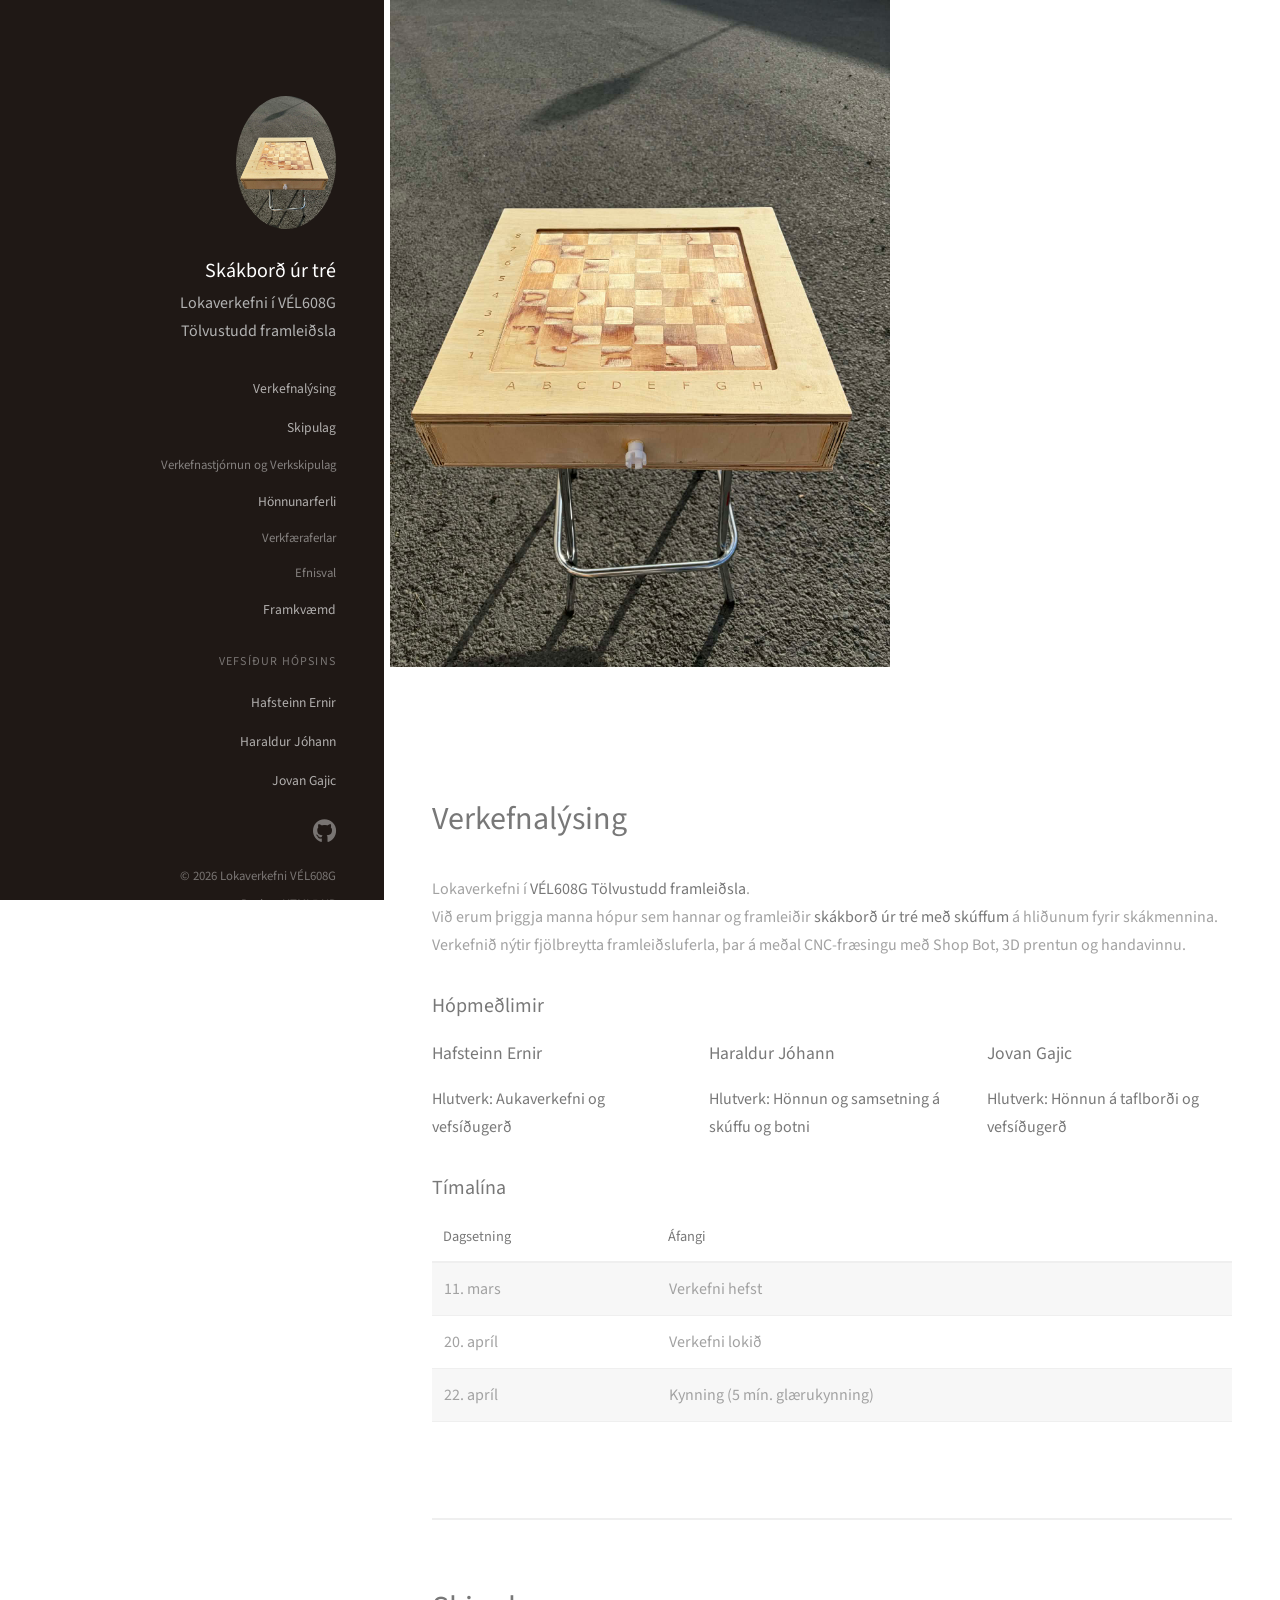
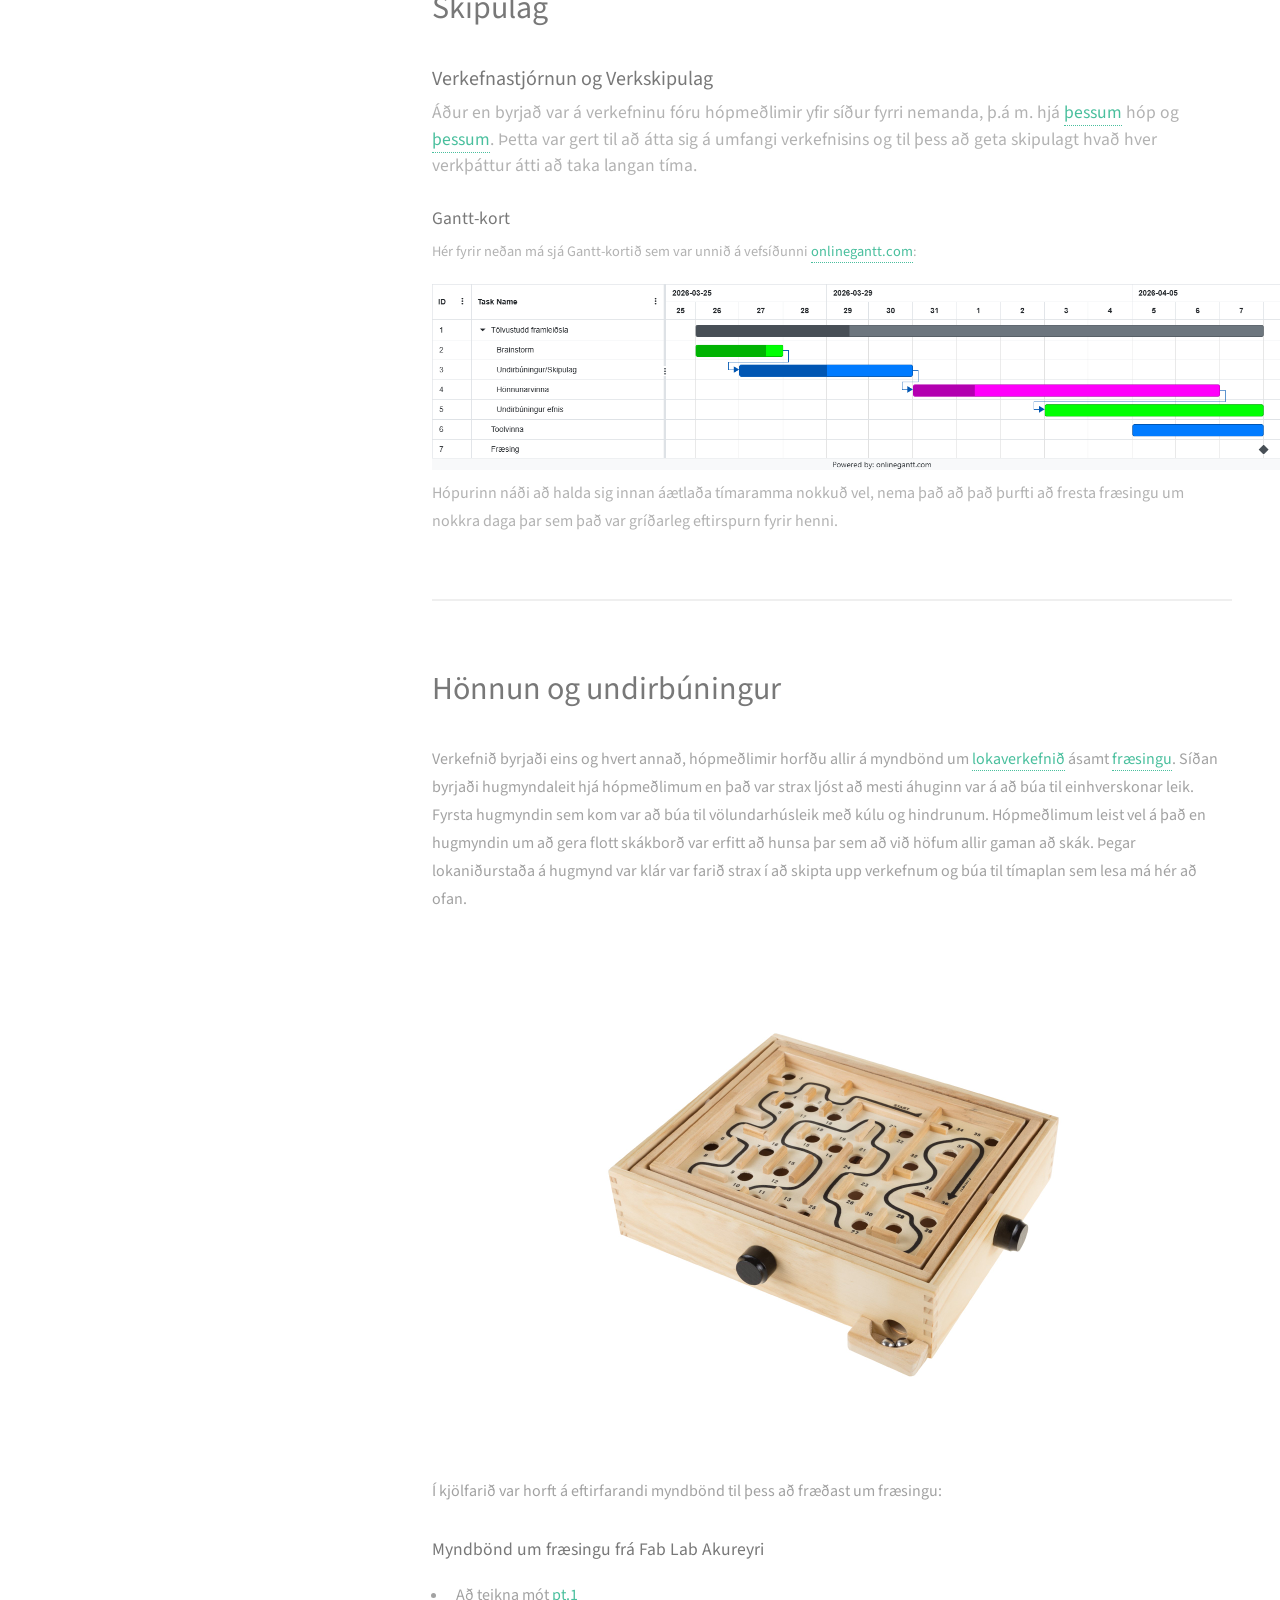
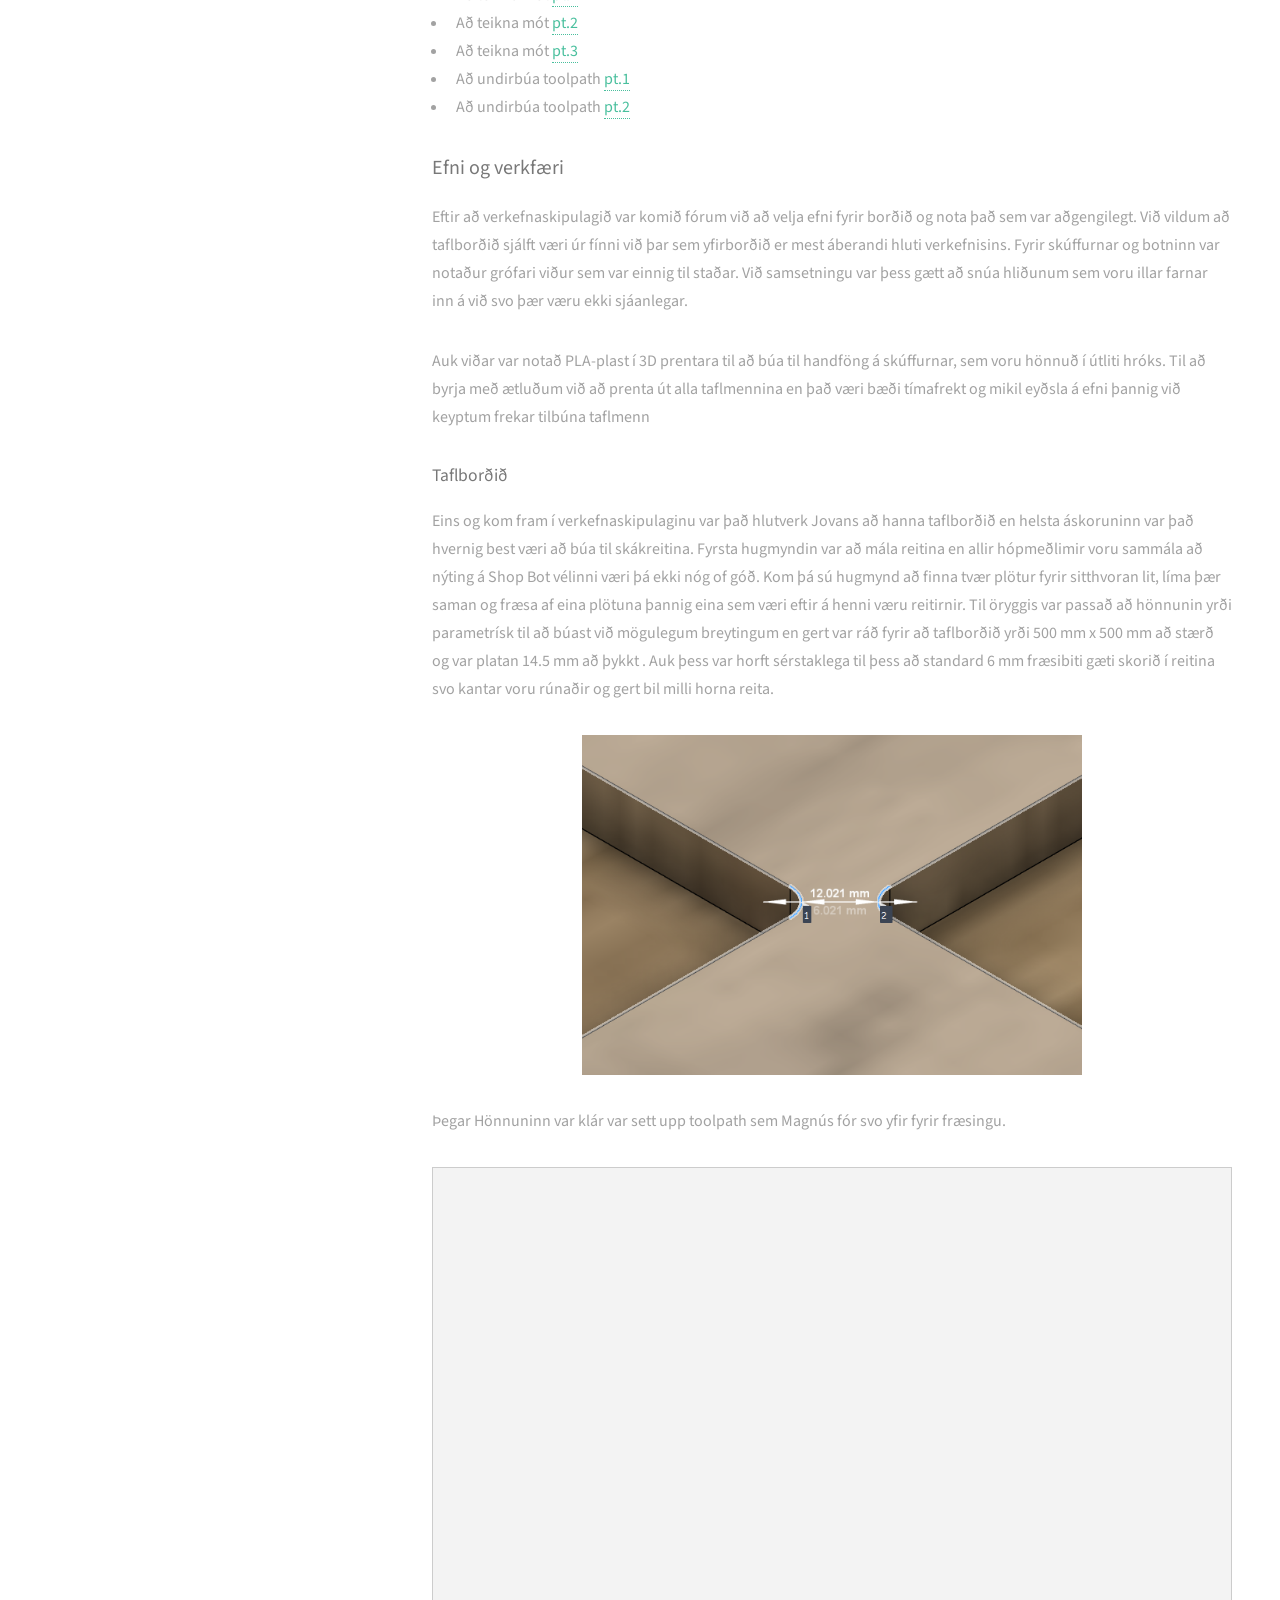
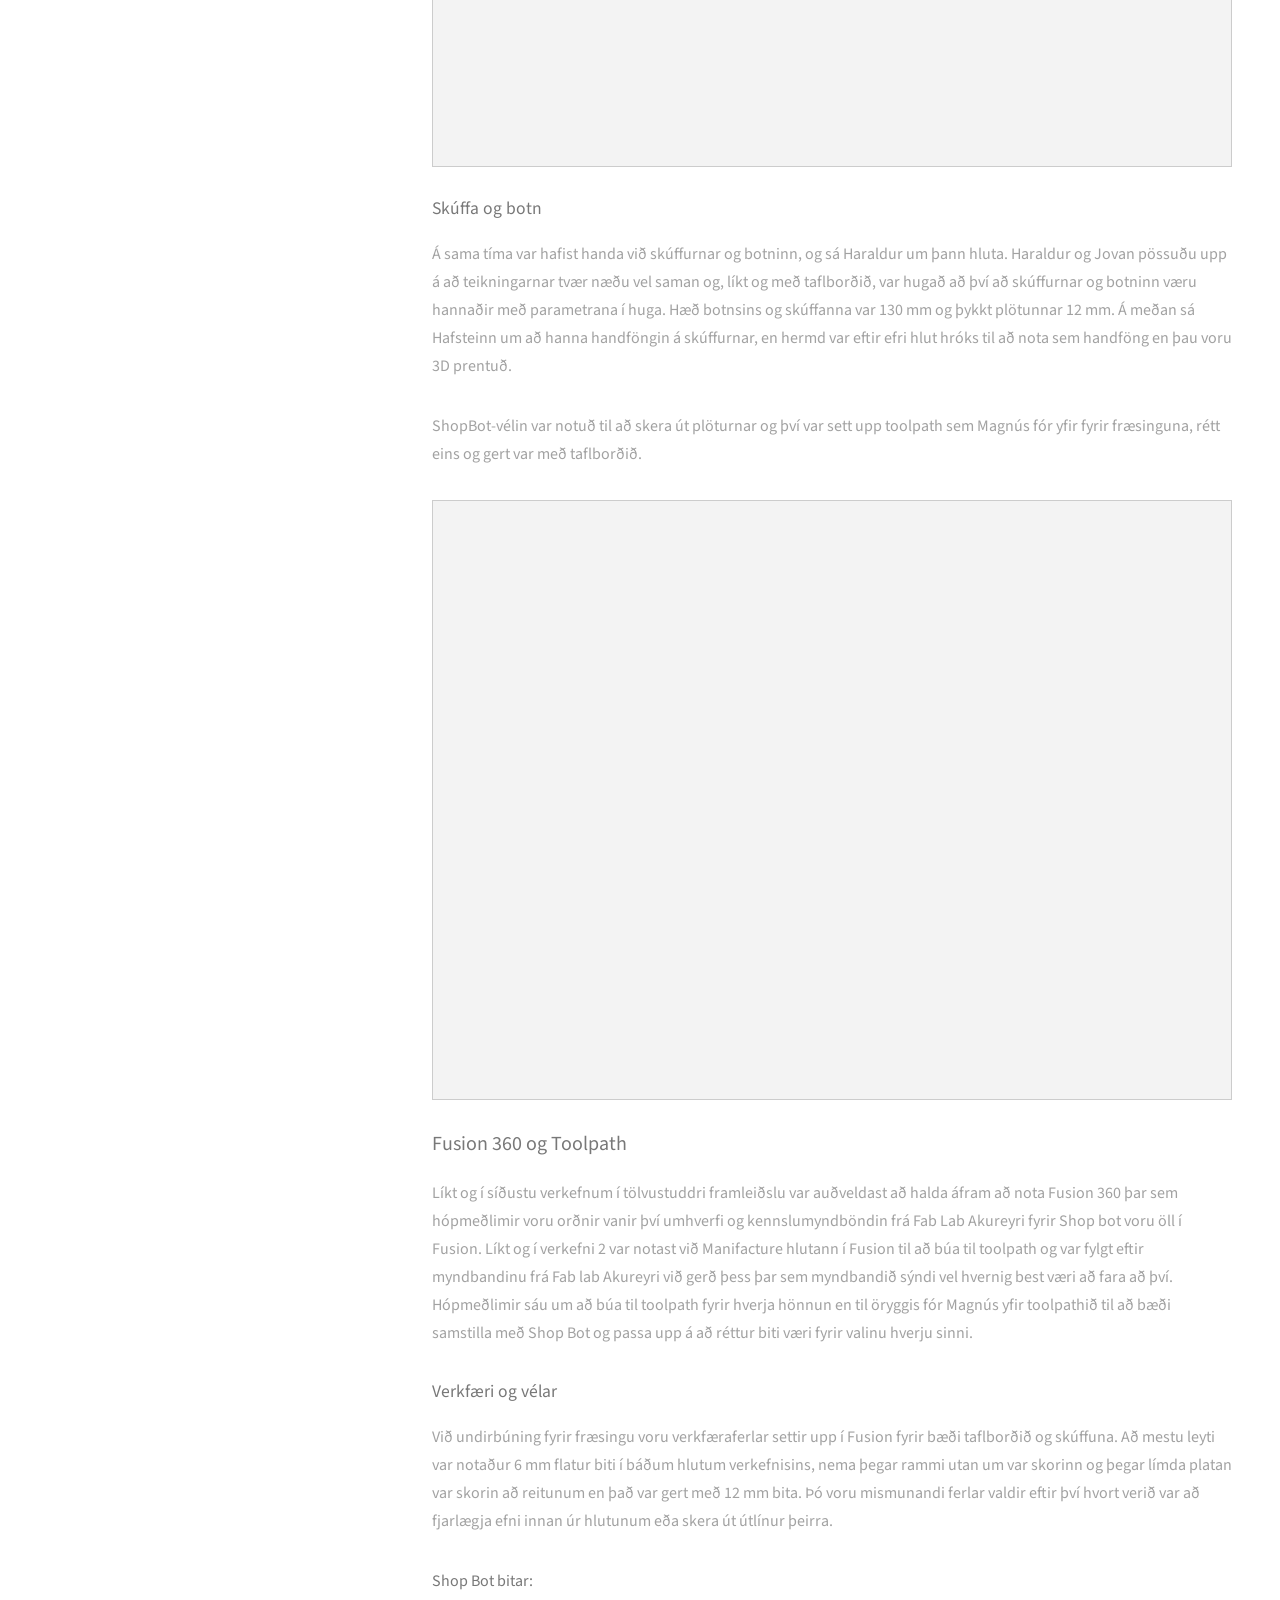
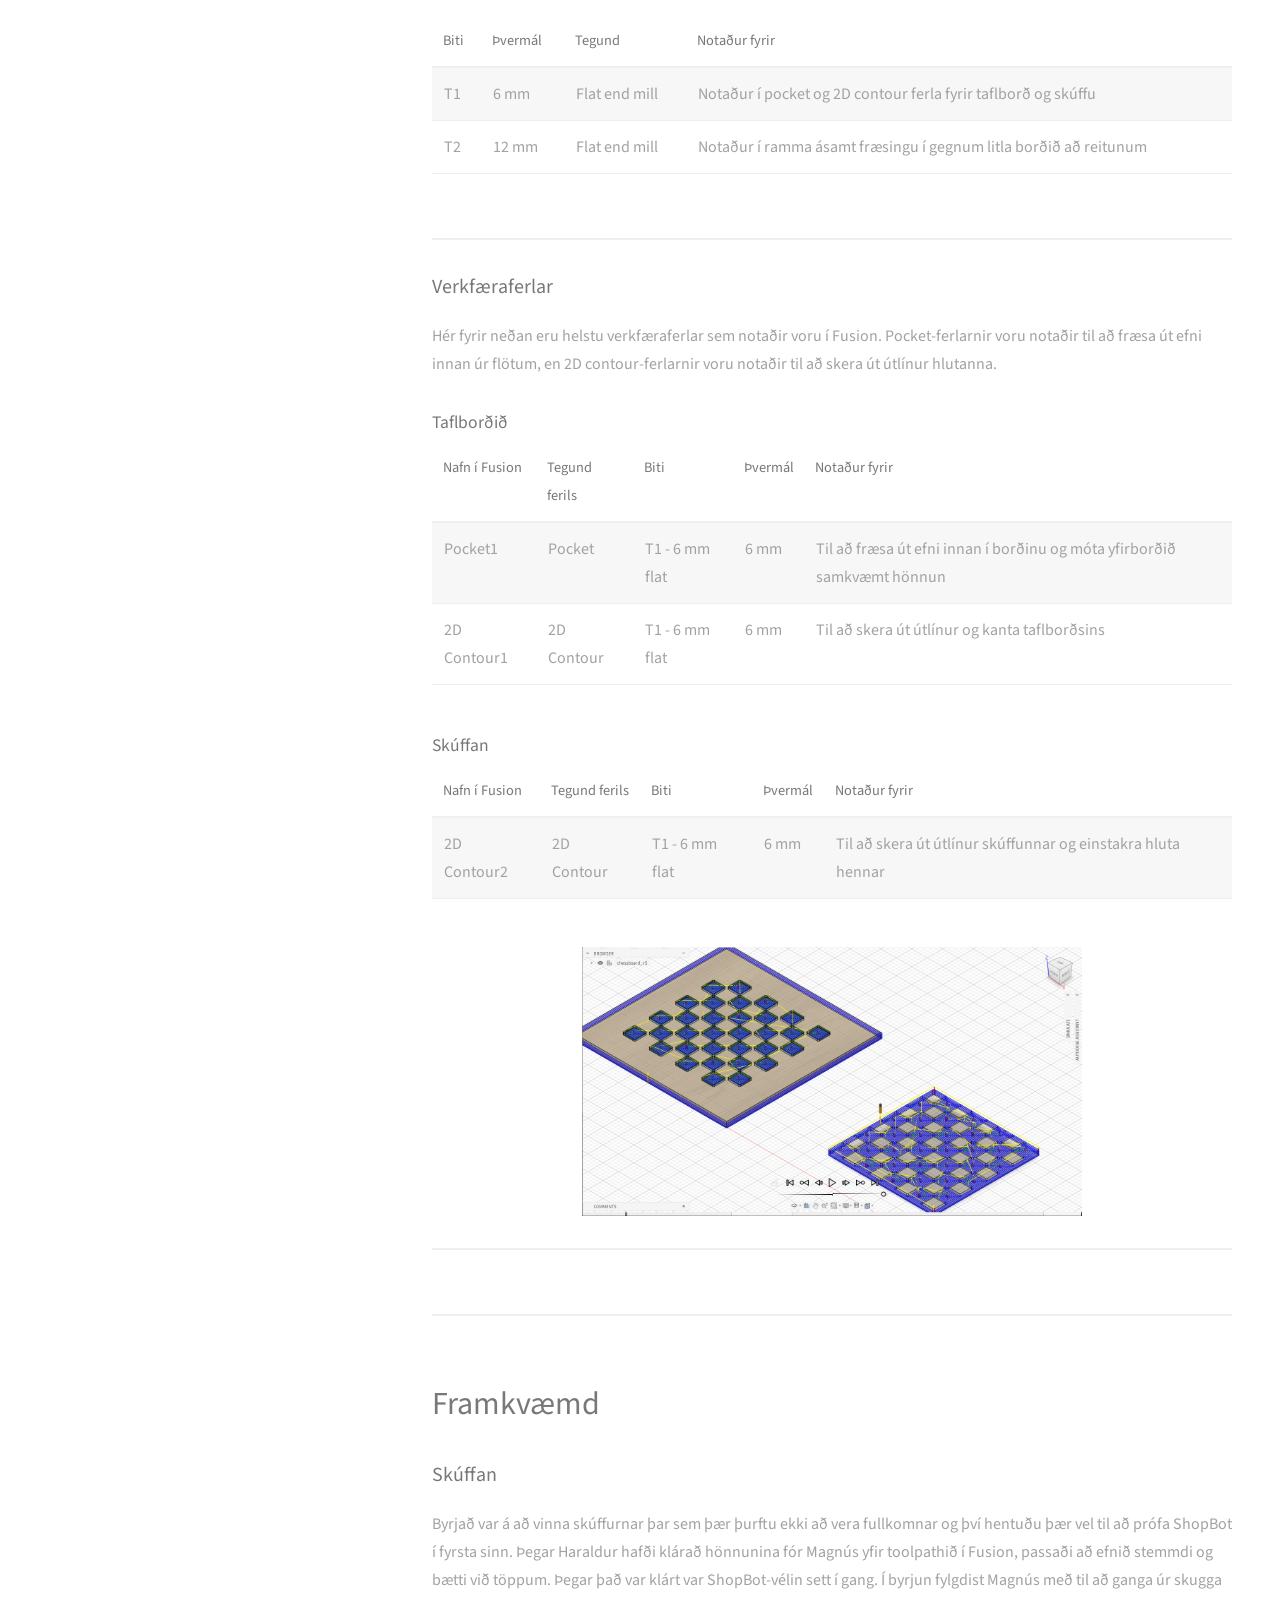
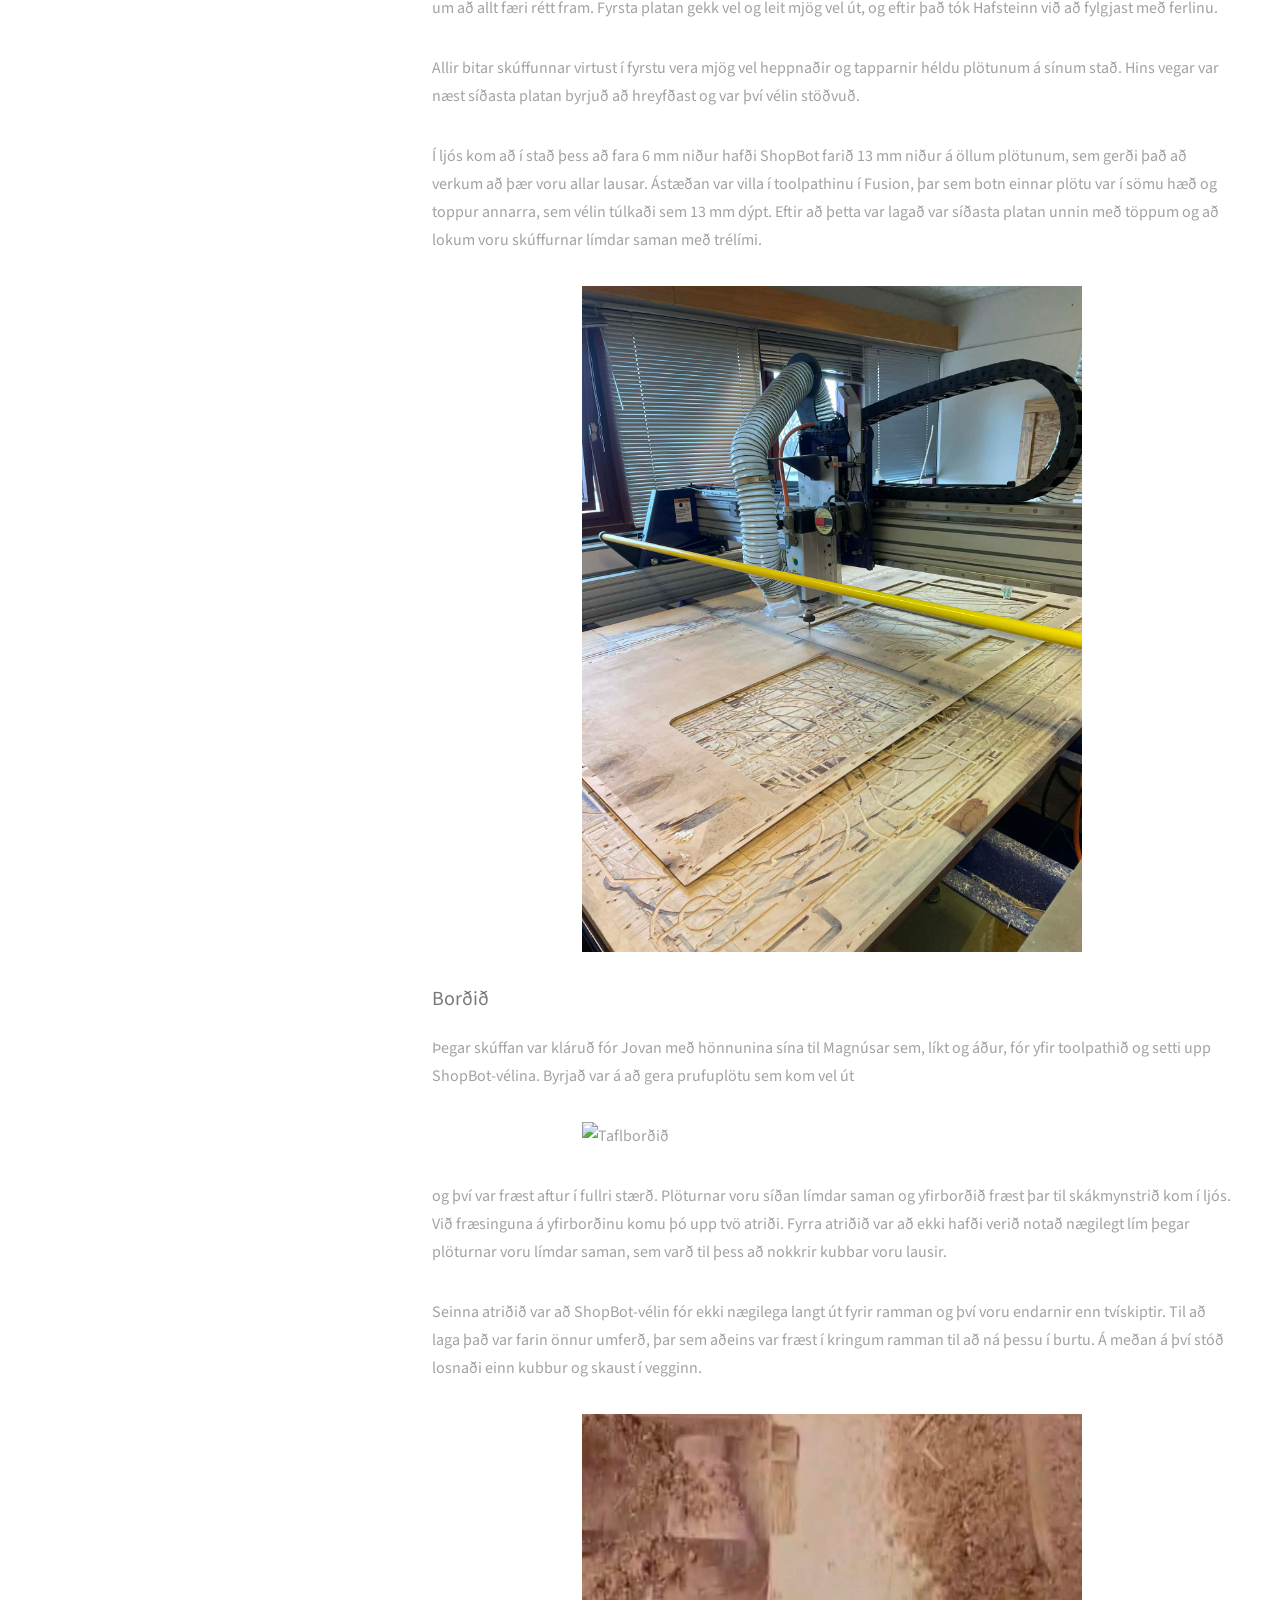
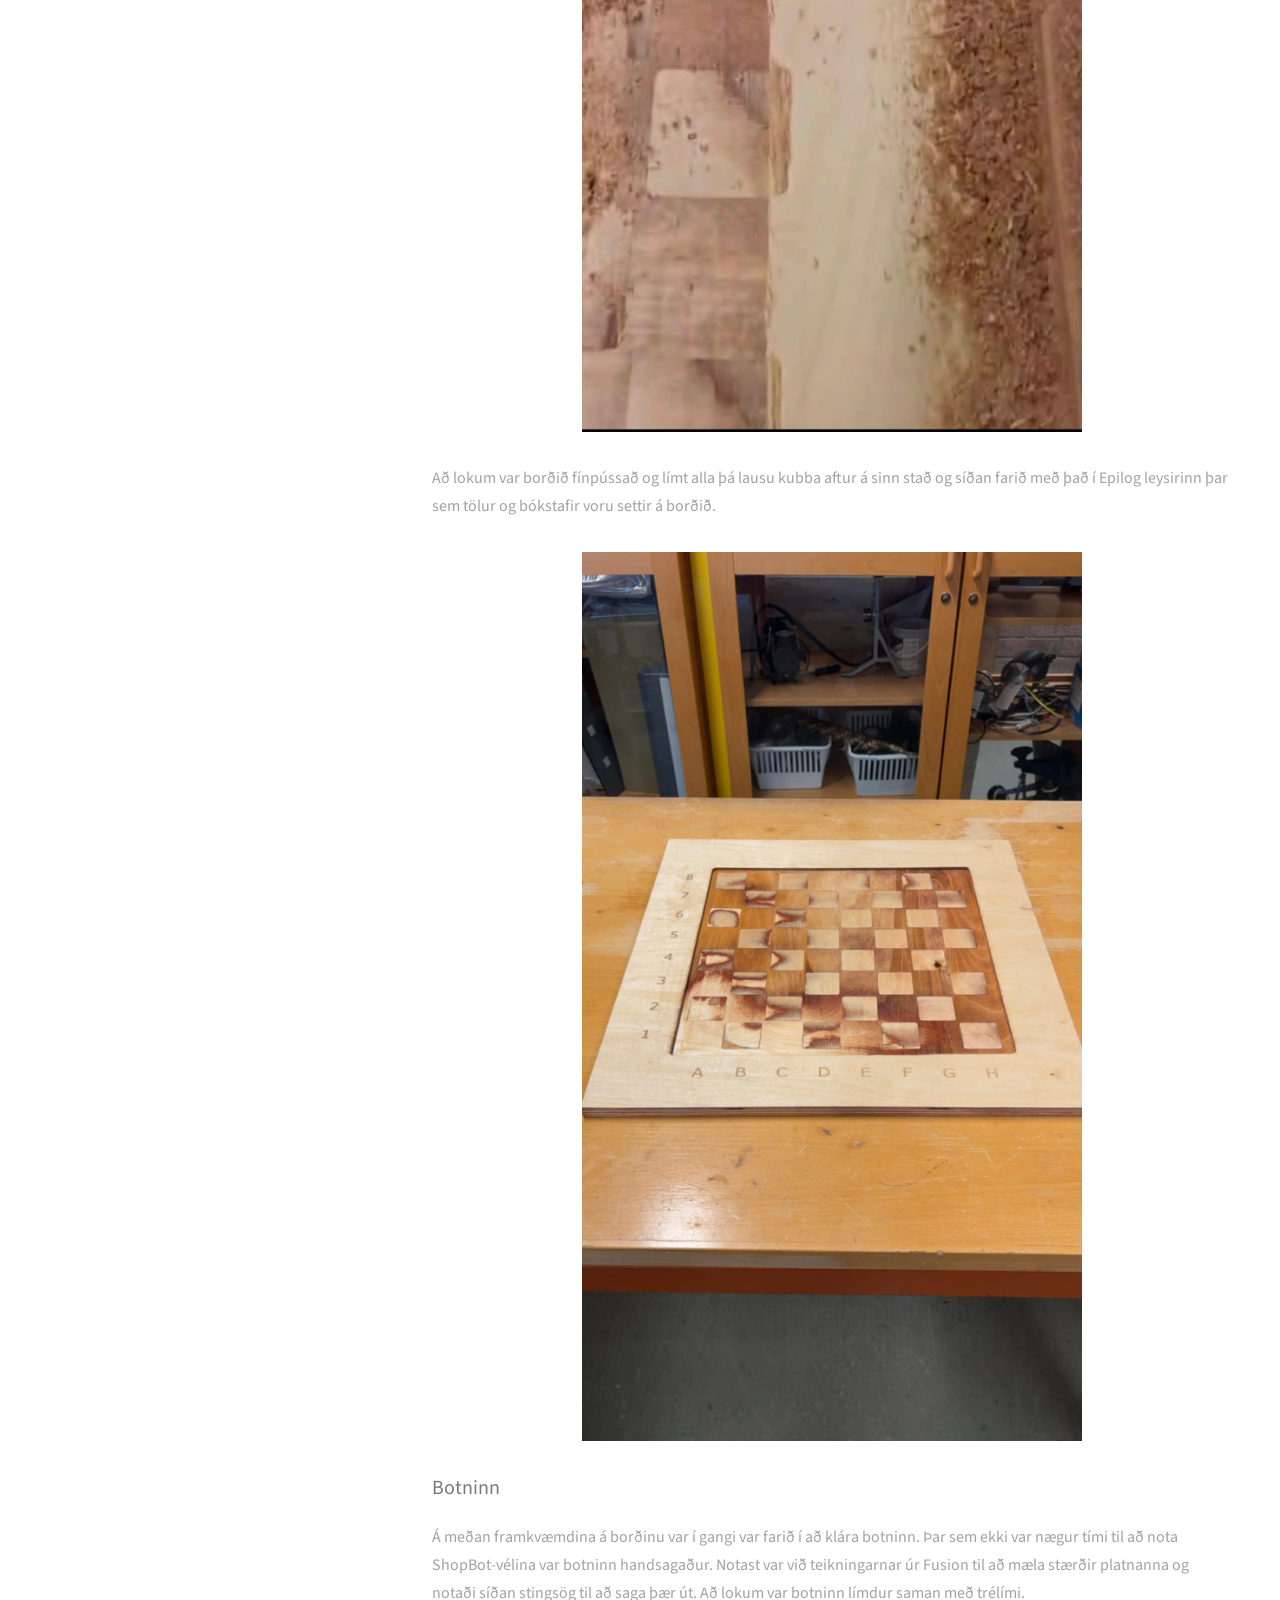
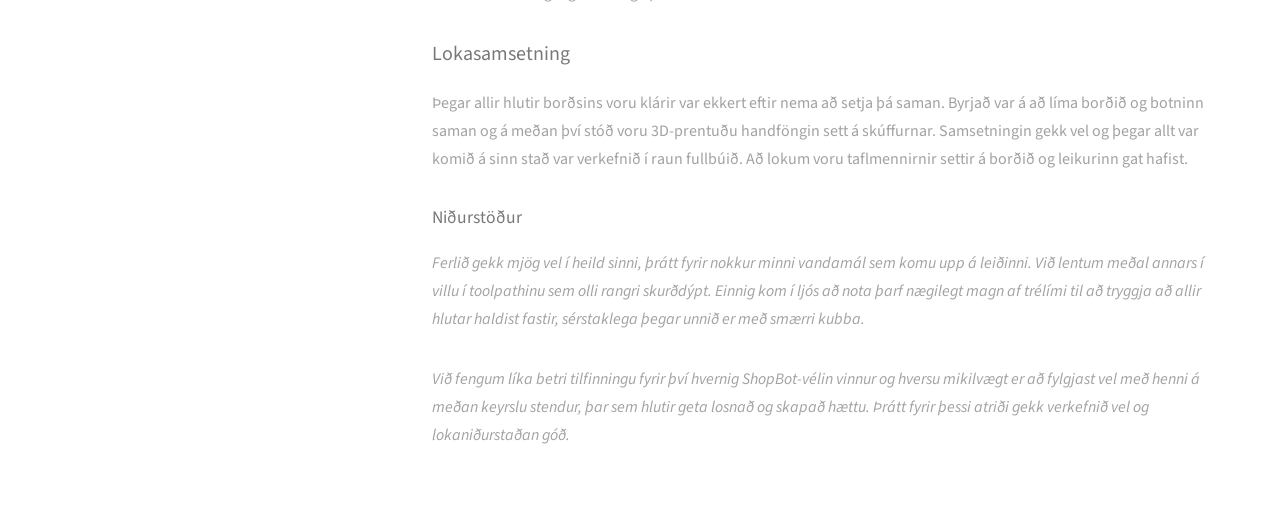
==== commit 1d2bfb38: "smotteri" ====
--- a/index.html
+++ b/index.html
@@ -117,10 +117,13 @@
           <h2>Verkefnalýsing</h2>
         </header>
         <p>
-          Lokaverkefni í <strong>VÉL608G Tölvustudd framleiðsla</strong>. Við
-          erum þriggja manna hópur sem hannar og framleiðir
+          Lokaverkefni í <strong>VÉL608G Tölvustudd framleiðsla</strong>. 
+
+          <br/>
+          
+          Við erum þriggja manna hópur sem hannar og framleiðir
           <strong>skákborð úr tré með skúffum</strong> á hliðunum fyrir
-          skákmennin. Verkefnið nýtir fjölbreytta framleiðsluferla, þar á meðal
+          skákmennina. Verkefnið nýtir fjölbreytta framleiðsluferla, þar á meðal
           CNC-fræsingu með Shop Bot, 3D prentun og handavinnu.
         </p>
 
@@ -186,6 +189,11 @@
         <!-- Verkefnastjórnun -->
         <h3 id="verkefnastjornun">Verkefnastjórnun og Verkskipulag</h3>
 
+        <p>Áður en byrjað var á verkefninu fóru hópmeðlimir yfir síður fyrri nemanda, þ.á m. 
+          hjá <a href="https://harik2112.github.io/Lokaverkefni/index.html">þessum</a> hóp og 
+          <a href="https://eagle301.github.io/Lokaverkefni/?fbclid=IwZXh0bgNhZW0CMTEAAR5TgRLVdIEp3xyO0yhXG0vnpLbGMbAr7EIC4lv0yxXw00XSavNoZun2FWfucA_aem_aZwhqV1JxeK8UdpVwS6-uQ#">
+            þessum</a>. Þetta var gert til að átta sig á umfangi verkefnisins og til þess að geta skipulagt hvað hver verkþáttur átti að taka langan tíma.</p>
+
         <h4>Gantt-kort</h4>
         <p>
           Hér fyrir neðan má sjá Gantt-kortið sem var unnið á vefsíðunni
@@ -193,7 +201,9 @@
         </p>
         <img src="images/Online Gantt 20260404.png" width="900" />
 
-        <h4>Tímalína verkefnis</h4>
+        <p>Hópurinn náði að halda sig innan áætlaða tímaramma nokkuð vel, nema það að það þurfti að fresta fræsingu um nokkra daga þar sem það var gríðarleg eftirspurn fyrir henni.</p>
+
+        <!-- <h4>Tímalína verkefnis</h4>
         <div class="table-wrapper">
           <table>
             <thead>
@@ -257,12 +267,12 @@
               </tr>
             </tbody>
           </table>
-        </div>
+        </div> -->
 
 
         <!-- Verkskipulag -->
 
-        <h4>Verkaskipting</h4>
+        <!-- <h4>Verkaskipting</h4>
         <div class="table-wrapper">
           <table>
             <thead>
@@ -302,8 +312,29 @@
               </tr>
             </tbody>
           </table>
+        </div> -->
+
+      </section>
+
+      <!-- ==================== -->
+      <!-- HÖNNUNARFERLI        -->
+      <!-- ==================== -->
+      <section id="honnunarferli">
+        <header class="major">
+          <h2>Hönnun og undirbúningur</h2>
+        </header>
+        <p>
+          Verkefnið byrjaði eins og hvert annað, hópmeðlimir horfðu allir á myndbönd um <a href="https://www.youtube.com/watch?v=Ti60KJA9bxQ&t=600s">lokaverkefnið</a> ásamt <a href="https://www.youtube.com/watch?v=2CdfYVHhRUY">fræsingu</a>. Síðan byrjaði hugmyndaleit hjá hópmeðlimum en það var strax ljóst að mesti áhuginn var á að búa til einhverskonar leik. Fyrsta hugmyndin sem kom var að 
+          búa til völundarhúsleik með kúlu og hindrunum. Hópmeðlimum leist vel á það en hugmyndin um að gera flott skákborð var erfitt að hunsa þar sem að við höfum allir gaman að skák.
+          Þegar lokaniðurstaða á hugmynd var klár var farið strax í að skipta upp verkefnum og búa til tímaplan sem lesa má hér að ofan.
+        </p>
+
+        <!-- Mynd af báðum innblástrarhugmyndum -->
+        <div class="hero-wrapper">
+          <img src="images/ballgame.jpg" alt="Taflborðið" class="hero-image">
         </div>
 
+        <p>Í kjölfarið var horft á eftirfarandi myndbönd til þess að fræðast um fræsingu:</p>
 
         <h4>Myndbönd um fræsingu frá Fab Lab Akureyri</h4>
         <ul>
@@ -314,27 +345,8 @@
           <li>Að undirbúa toolpath <a href="https://www.youtube.com/watch?v=pQ3PzItsdzg">pt.2</a></li>
         </ul>
 
-      </section>
-
-      <!-- ==================== -->
-      <!-- HÖNNUNARFERLI        -->
-      <!-- ==================== -->
-      <section id="honnunarferli">
-        <header class="major">
-          <h2>Hönnun og undirbúningur</h2>
-        </header>
-        <p>
-          Verkefnið byrjaði á hugsunarstormi (e.brainstorm) hjá hópmeðlimum en það var strax ljóst að mesti áhuginn var á að búa til einhverskonar leik. Fyrsta hugmyndin sem kom var að 
-          búa til völundarhúsleik með kúlu og hindrunum. Hópmeðlimum leist vel á það en hugmyndin um að gera flott skákborð var erfitt að hunsa þar sem að við höfum allir gaman að skák.
-          Þegar lokaniðurstaða á hugmynd var klár var farið strax í að skipta upp verkefnum og búa til tímaplan sem lesa má hér að ofan.
-        </p>
-
-        <!-- Mynd af báðum innblástrarhugmyndum -->
-        <div class="hero-wrapper">
-          <img src="images/ballgame.jpg" alt="Taflborðið" class="hero-image">
-        </div>
                <!-- Efnisval -->
-        <h3 id="efnisval">Efni og verkfæri</h3> <p> Eftir að verkefnaskipulagði var komið fórum við að velja efni fyrir borðið og nota það sem var aðgengilegt. 
+        <h3 id="efnisval">Efni og verkfæri</h3> <p> Eftir að verkefnaskipulagið var komið fórum við að velja efni fyrir borðið og nota það sem var aðgengilegt. 
           Við vildum að taflborðið sjálft væri úr fínni við þar sem yfirborðið er mest áberandi hluti verkefnisins. Fyrir skúffurnar og botninn var 
           notaður grófari viður sem var einnig til staðar. Við samsetningu var þess gætt að snúa hliðunum sem voru illar farnar inn á við svo þær væru ekki sjáanlegar. 
         </p> <p> Auk viðar var notað PLA-plast í 3D prentara til að búa til handföng á skúffurnar, 
@@ -342,10 +354,18 @@
 
           </p>
           <h4>Taflborðið</h4>
-          <p>Eins og kom fram í verkefnaskipulaginu var það hlutverk Jovans að hanna taflborðið en hlesta áskoruninn var að hvernig best væri að búa til skákreitina. Fyrsta hugmyndin var að mála reitina en allir 
-            hópmeðlimir voru sammála að það nýting á Shop Bot vélinni væri þá ekki nóg of góð. Kom þá sú hugmynd að finna tvær plötur fyrir sitthvoran lit, líma þær saman og fræsa af eina plötuna þannig eina sem 
-            væri eftir á henni væru reitirnir. Til öryggis var passað að hönnunin yrði parametrísk til að búast við mögulegum breytingum en gert var ráð fyrir að taflborðið yrði 500 mm x 500 mm að stærð og var platan 14.5 mm að Þykkt
-            . Þegar Hönnuninn var klár var sett upp toolpath sem Magnús fór svo yfir fyrir fræsingu.
+          <p>Eins og kom fram í verkefnaskipulaginu var það hlutverk Jovans að hanna taflborðið en helsta áskoruninn var það hvernig best væri að búa til skákreitina. Fyrsta hugmyndin var að mála reitina en allir 
+            hópmeðlimir voru sammála að nýting á Shop Bot vélinni væri þá ekki nóg of góð. Kom þá sú hugmynd að finna tvær plötur fyrir sitthvoran lit, líma þær saman og fræsa af eina plötuna þannig eina sem 
+            væri eftir á henni væru reitirnir. Til öryggis var passað að hönnunin yrði parametrísk til að búast við mögulegum breytingum en gert var ráð fyrir að taflborðið yrði 500 mm x 500 mm að stærð og var platan 14.5 mm að þykkt
+            . Auk þess var horft sérstaklega til þess að standard 6 mm fræsibiti gæti skorið í reitina svo kantar voru rúnaðir og gert bil milli horna reita.
+
+            <br/>
+
+          <div class="hero-wrapper">
+            <img src="images/bil.png" alt="Taflborðið" class="hero-image">
+          </div>
+            
+            Þegar Hönnuninn var klár var sett upp toolpath sem Magnús fór svo yfir fyrir fræsingu.
           </p>
           
           <div class="fusion-viewer">
@@ -375,13 +395,13 @@
           
           <h3>Fusion 360 og Toolpath</h3>
           <p>Líkt og í síðustu verkefnum í tölvustuddri framleiðslu var auðveldast að halda áfram að nota Fusion 360 þar sem hópmeðlimir voru orðnir vanir því umhverfi og kennslumyndböndin frá Fab Lab Akureyri fyrir Shop bot
-            voru öll í Fusion. Líkt og í verkefni 2 var notast við manifacture hlutan í Fusion til að búa til toolpath og var fylgt eftir myndbandinu frá Fab lab Akureyri við gerð þess þar sem myndbandið
+            voru öll í Fusion. Líkt og í verkefni 2 var notast við Manifacture hlutann í Fusion til að búa til toolpath og var fylgt eftir myndbandinu frá Fab lab Akureyri við gerð þess þar sem myndbandið
             sýndi vel hvernig best væri að fara að því. Hópmeðlimir sáu um að búa til toolpath fyrir hverja hönnun en til öryggis fór Magnús yfir toolpathið til að bæði samstilla með Shop Bot og passa upp á að 
             réttur biti væri fyrir valinu hverju sinni. 
         <h4>Verkfæri og vélar</h4>
 
           <p>
-          Við undirbúning fyrir fræsingu voru verkfæraferlar settir upp í Fusion fyrir bæði taflborðið og skúffuna. Sami 6 mm flat biti var notaður í báðum hlutum verkefnisins, en mismunandi ferlar voru valdir eftir því hvort verið var að fjarlægja efni innan úr hlutunum eða skera út útlínur þeirra.
+          Við undirbúning fyrir fræsingu voru verkfæraferlar settir upp í Fusion fyrir bæði taflborðið og skúffuna. Að mestu leyti var notaður 6 mm flatur biti í báðum hlutum verkefnisins, nema þegar rammi utan um var skorinn og þegar límda platan var skorin að reitunum en það var gert með 12 mm bita. Þó voru mismunandi ferlar valdir eftir því hvort verið var að fjarlægja efni innan úr hlutunum eða skera út útlínur þeirra.
           </p>
 
           <p><strong>Shop Bot bitar:</strong></p>
@@ -401,6 +421,12 @@
                   <td>6 mm</td>
                   <td>Flat end mill</td>
                   <td>Notaður í pocket og 2D contour ferla fyrir taflborð og skúffu</td>
+                </tr>
+                <tr>
+                  <td>T2</td>
+                  <td>12 mm</td>
+                  <td>Flat end mill</td>
+                  <td>Notaður í ramma ásamt fræsingu í gegnum litla borðið að reitunum</td>
                 </tr>
               </tbody>
             </table>
@@ -501,6 +527,11 @@
 
         <h3>Borðið</h3>
         <p> Þegar skúffan var kláruð fór Jovan með hönnunina sína til Magnúsar sem, líkt og áður, fór yfir toolpathið og setti upp ShopBot-vélina. Byrjað var á að gera prufuplötu sem kom vel út </p> 
+
+          <div class="hero-wrapper">
+            <img src="images/prufa.jpeg" alt="Taflborðið" class="hero-image">
+          </div>
+
         <p> og því var fræst aftur í fullri stærð. Plöturnar voru síðan límdar saman og yfirborðið fræst þar til skákmynstrið kom í ljós. Við fræsinguna á yfirborðinu komu þó upp tvö atriði.
            Fyrra atriðið var að ekki hafði verið notað nægilegt lím þegar plöturnar voru límdar saman, sem varð til þess að nokkrir kubbar voru lausir. </p> 
         <p> Seinna atriðið var að ShopBot-vélin fór ekki nægilega langt út fyrir ramman og því voru endarnir enn tvískiptir. Til að laga það var farin önnur umferð, þar sem aðeins var fræst í kringum 
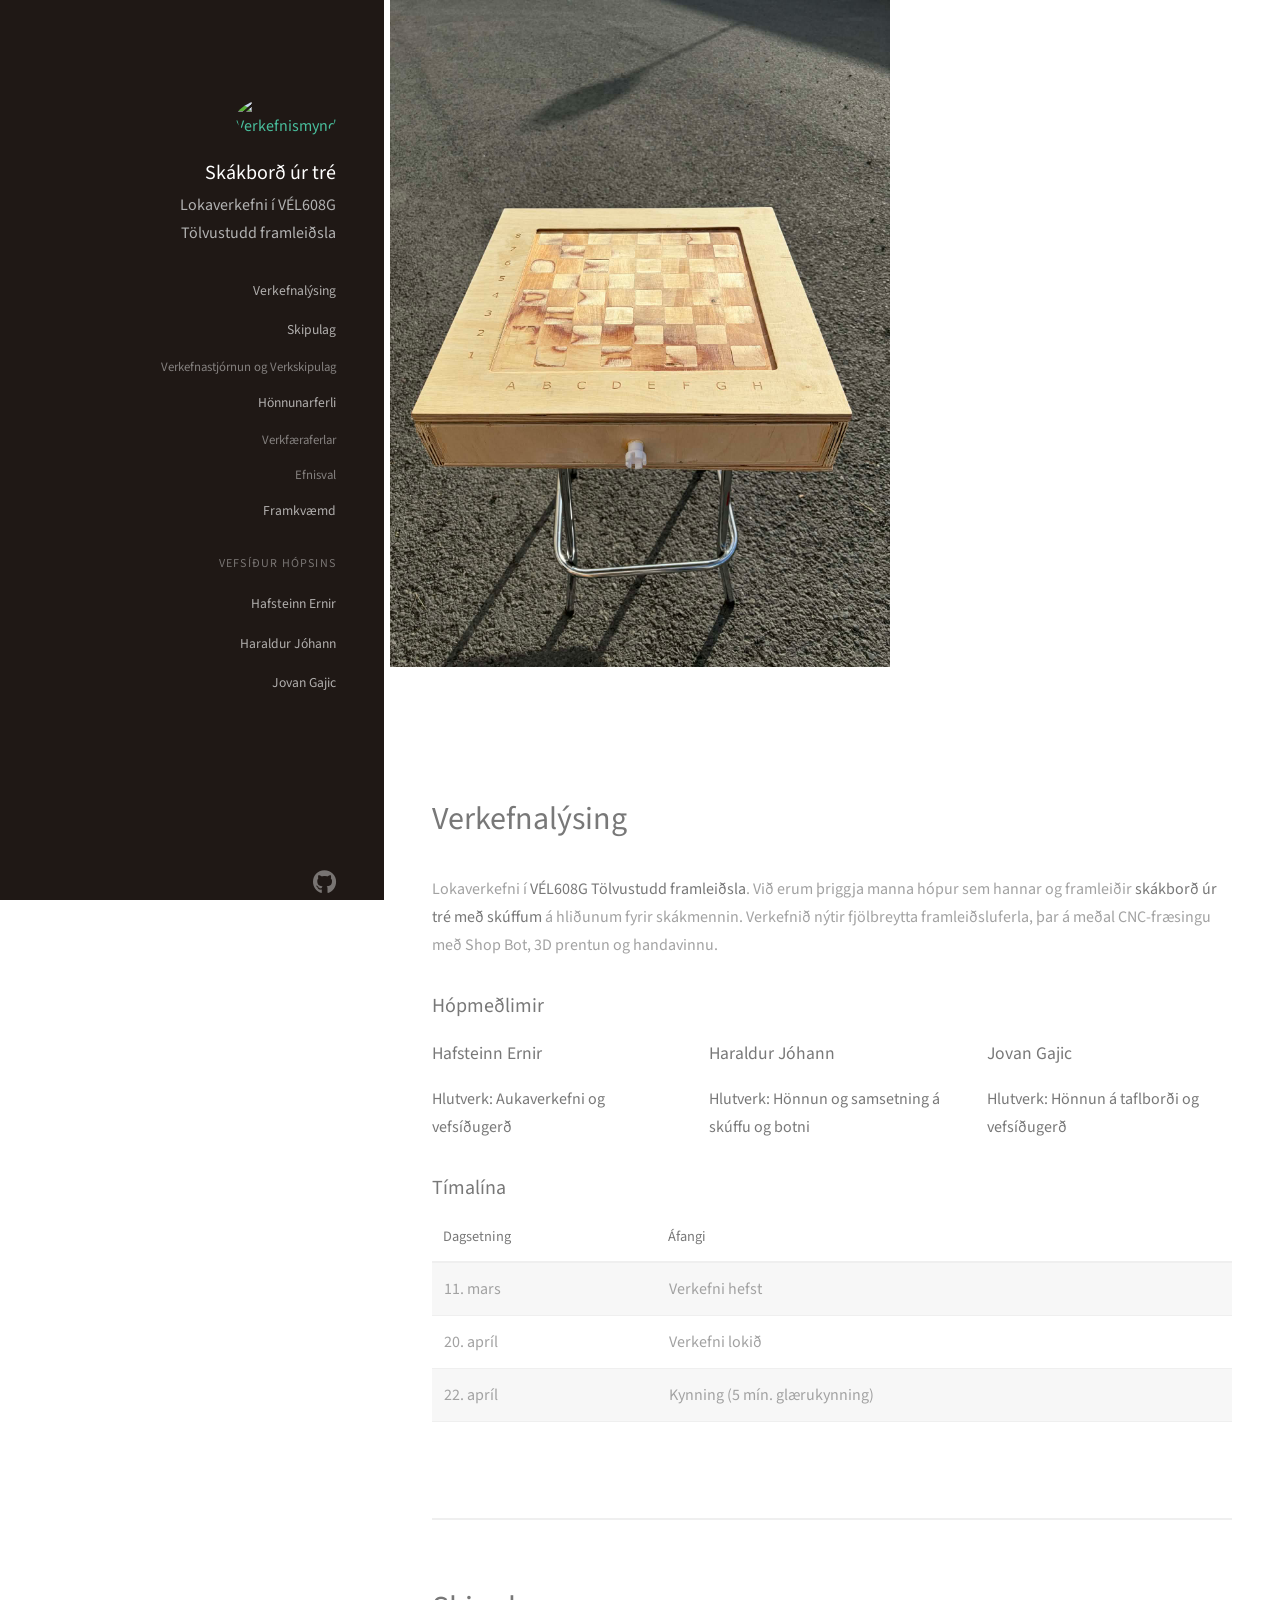
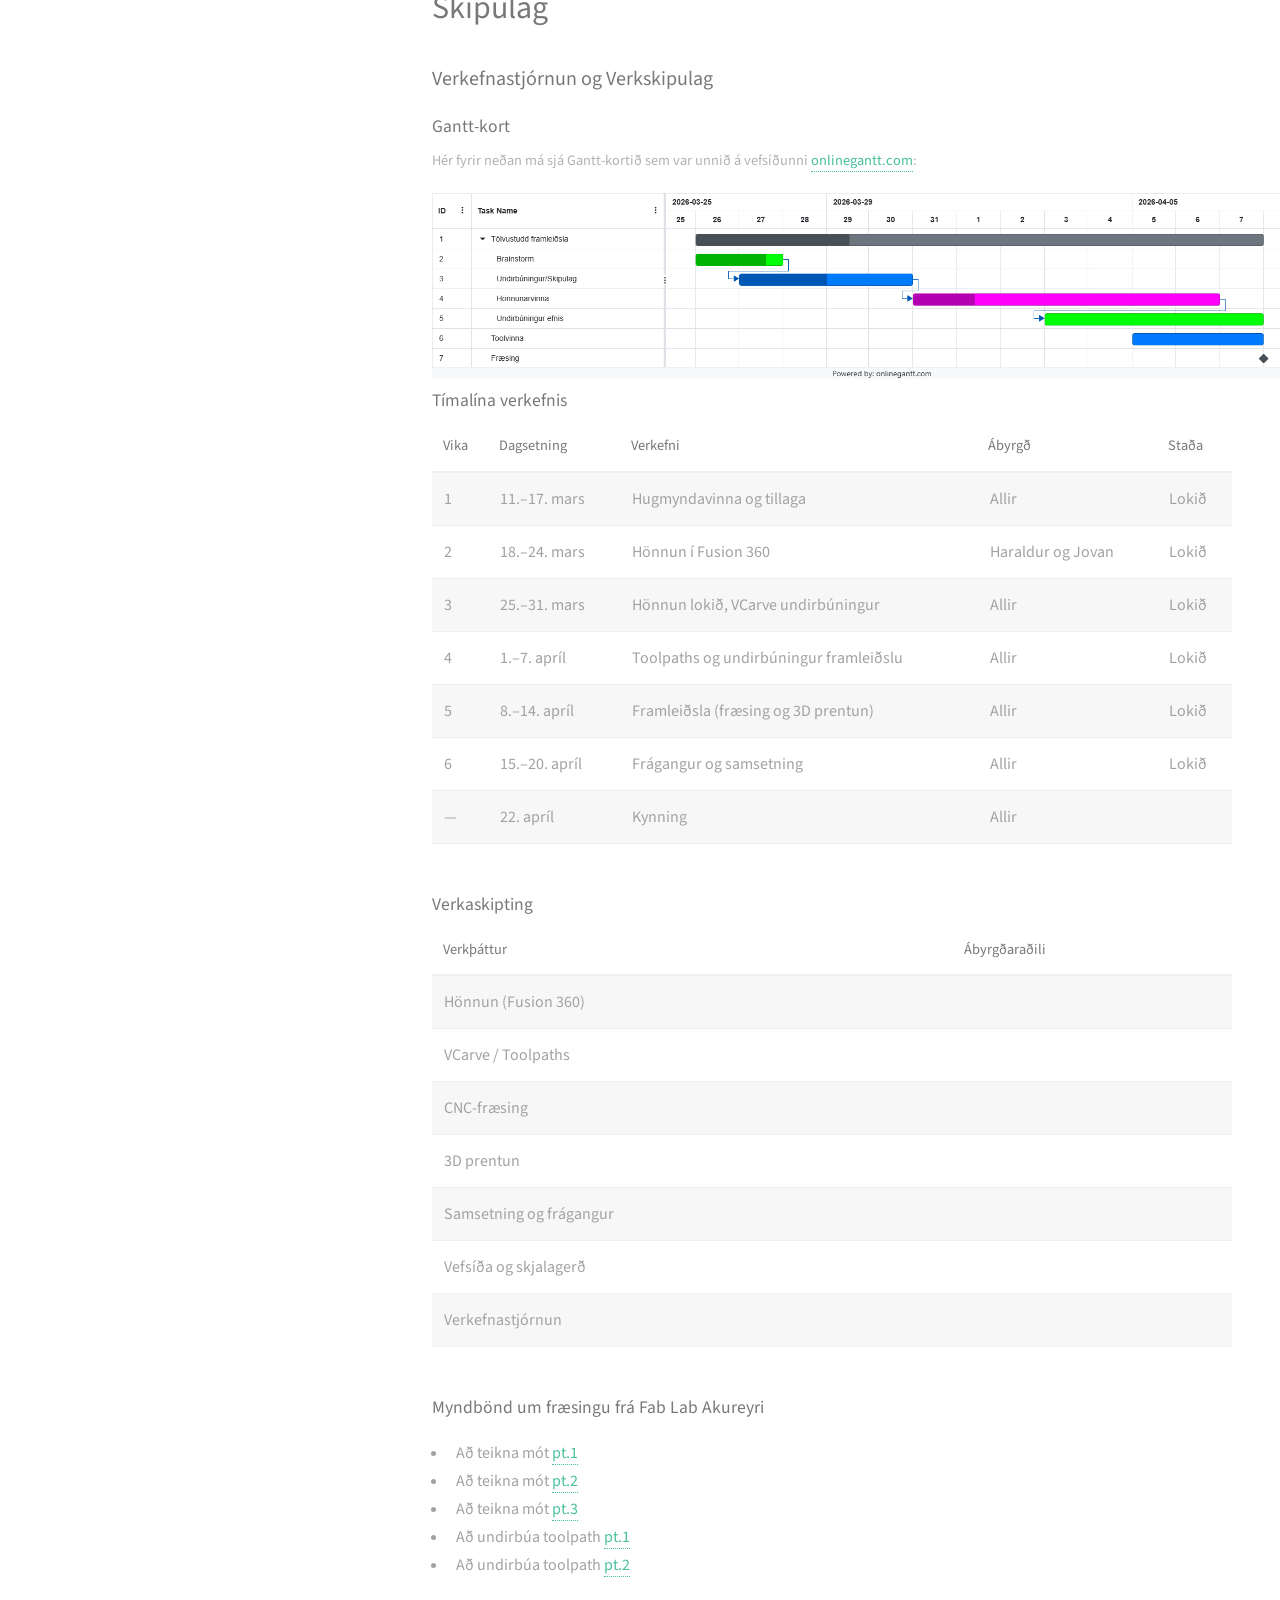
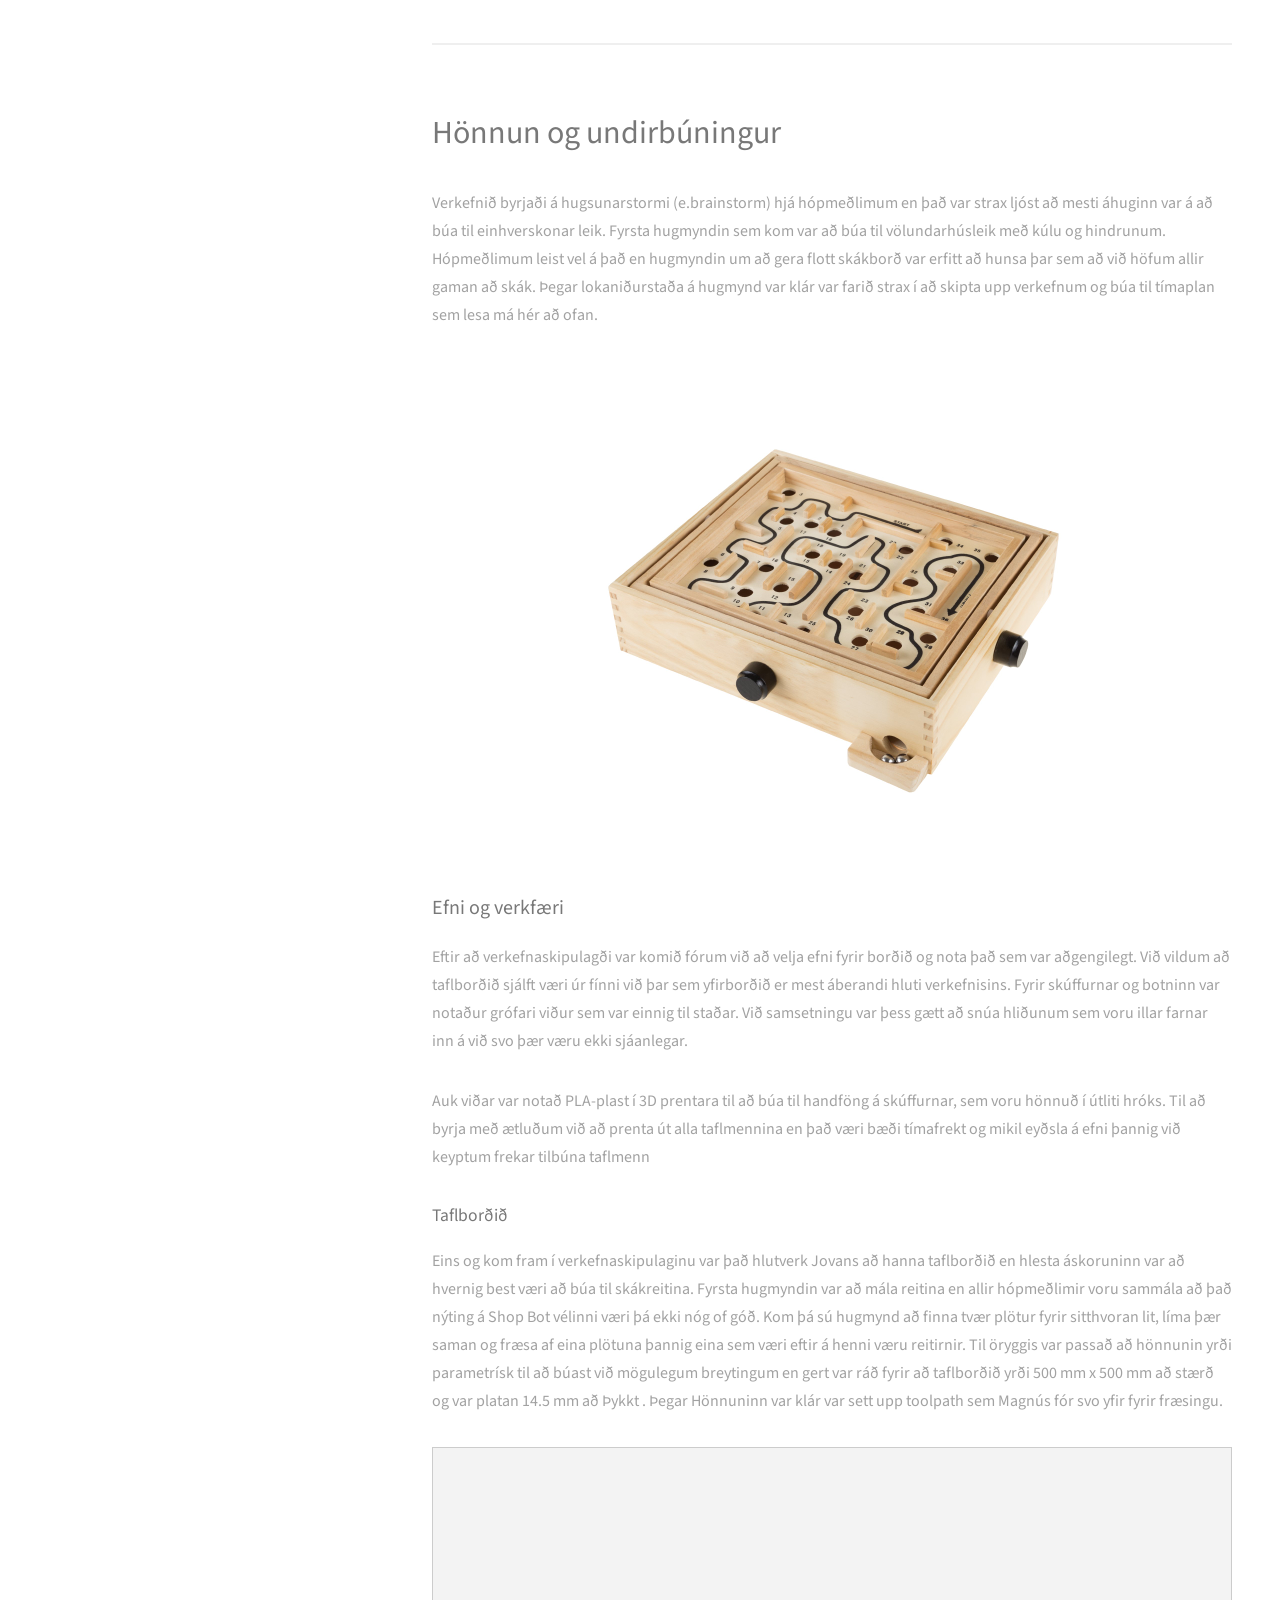
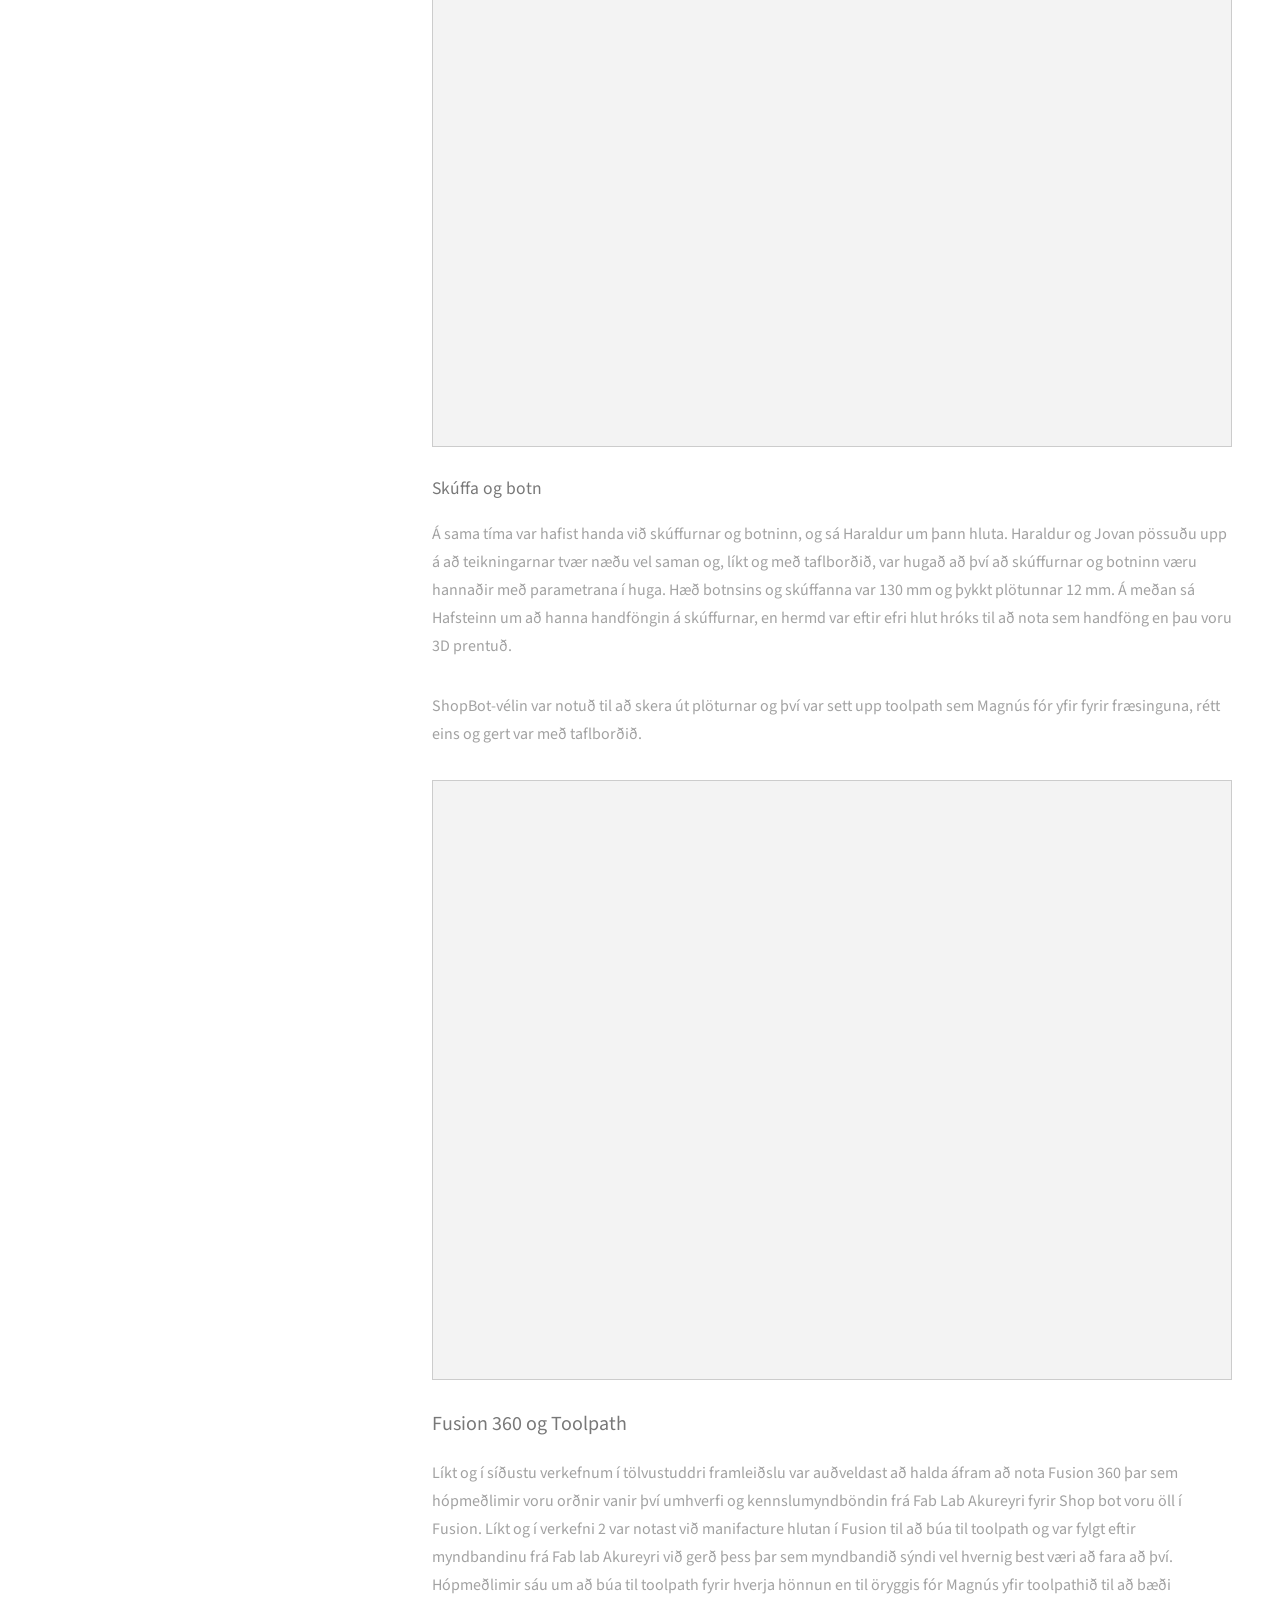
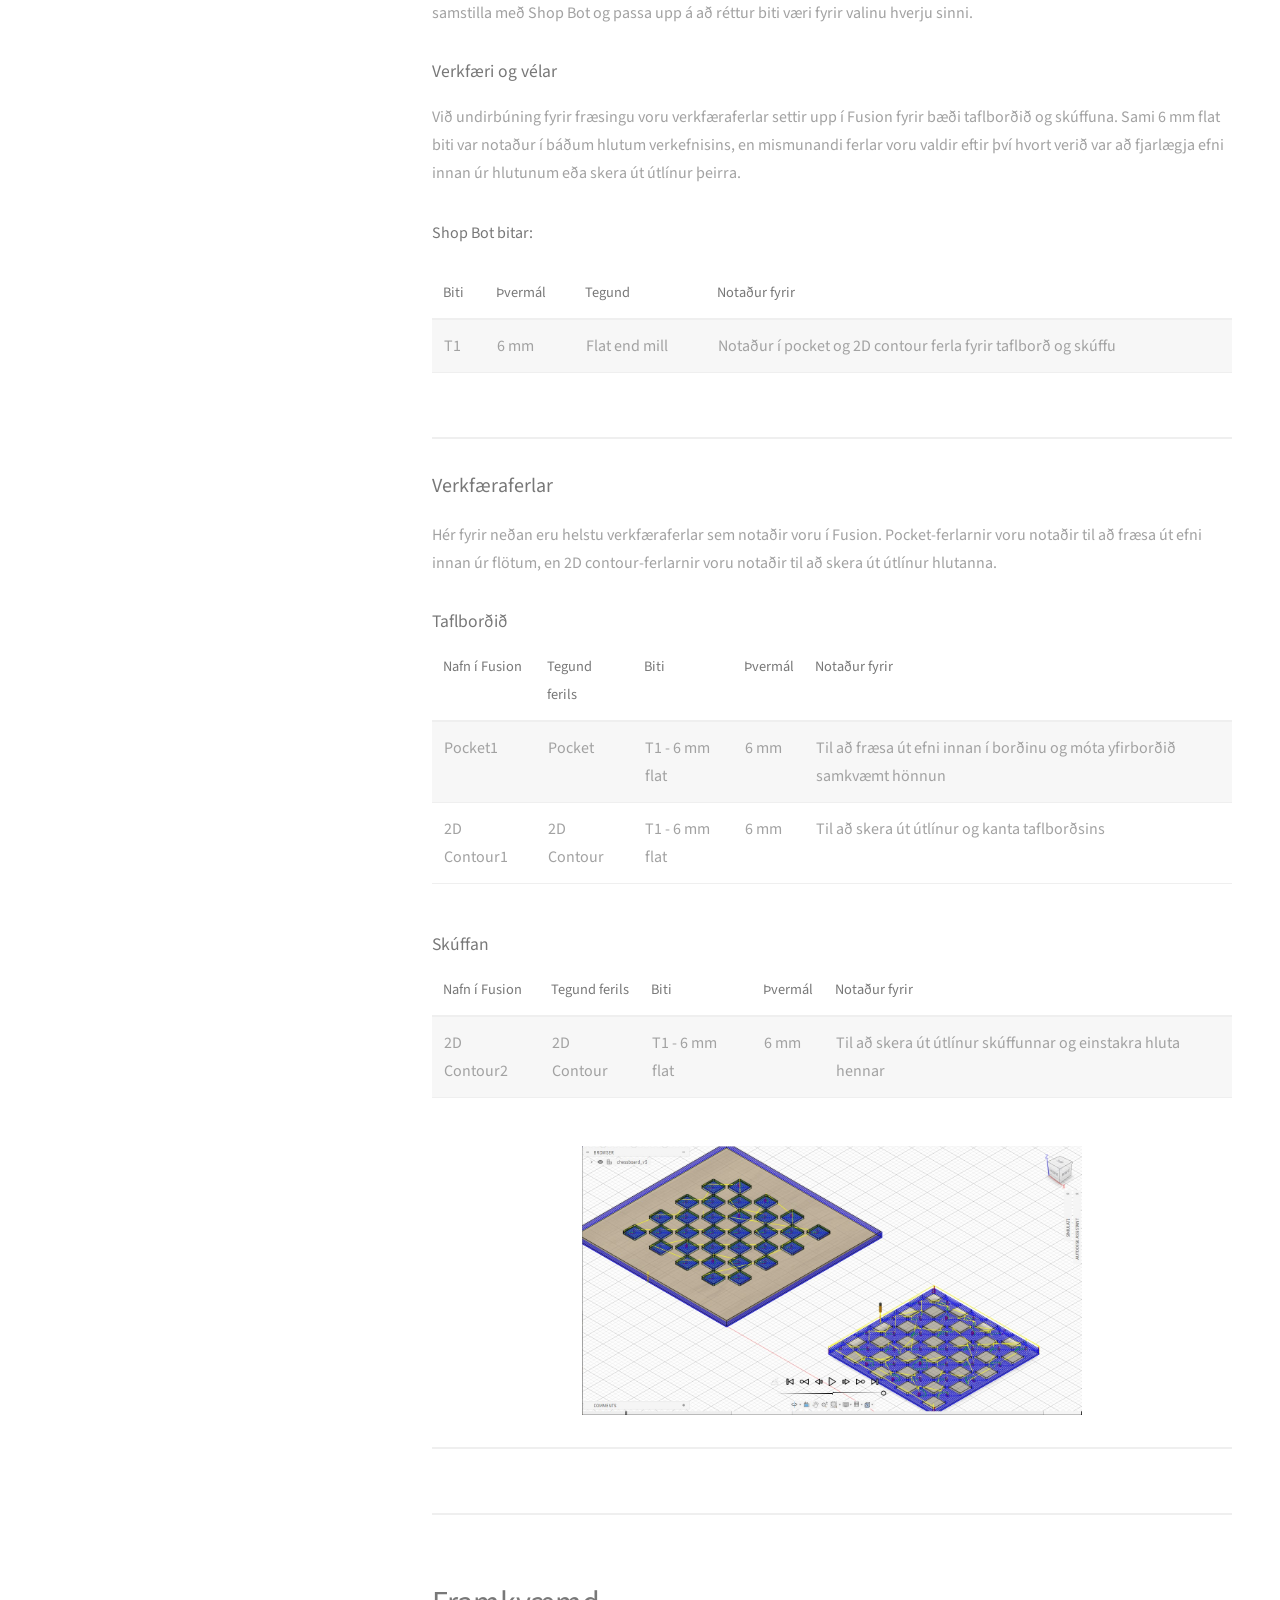
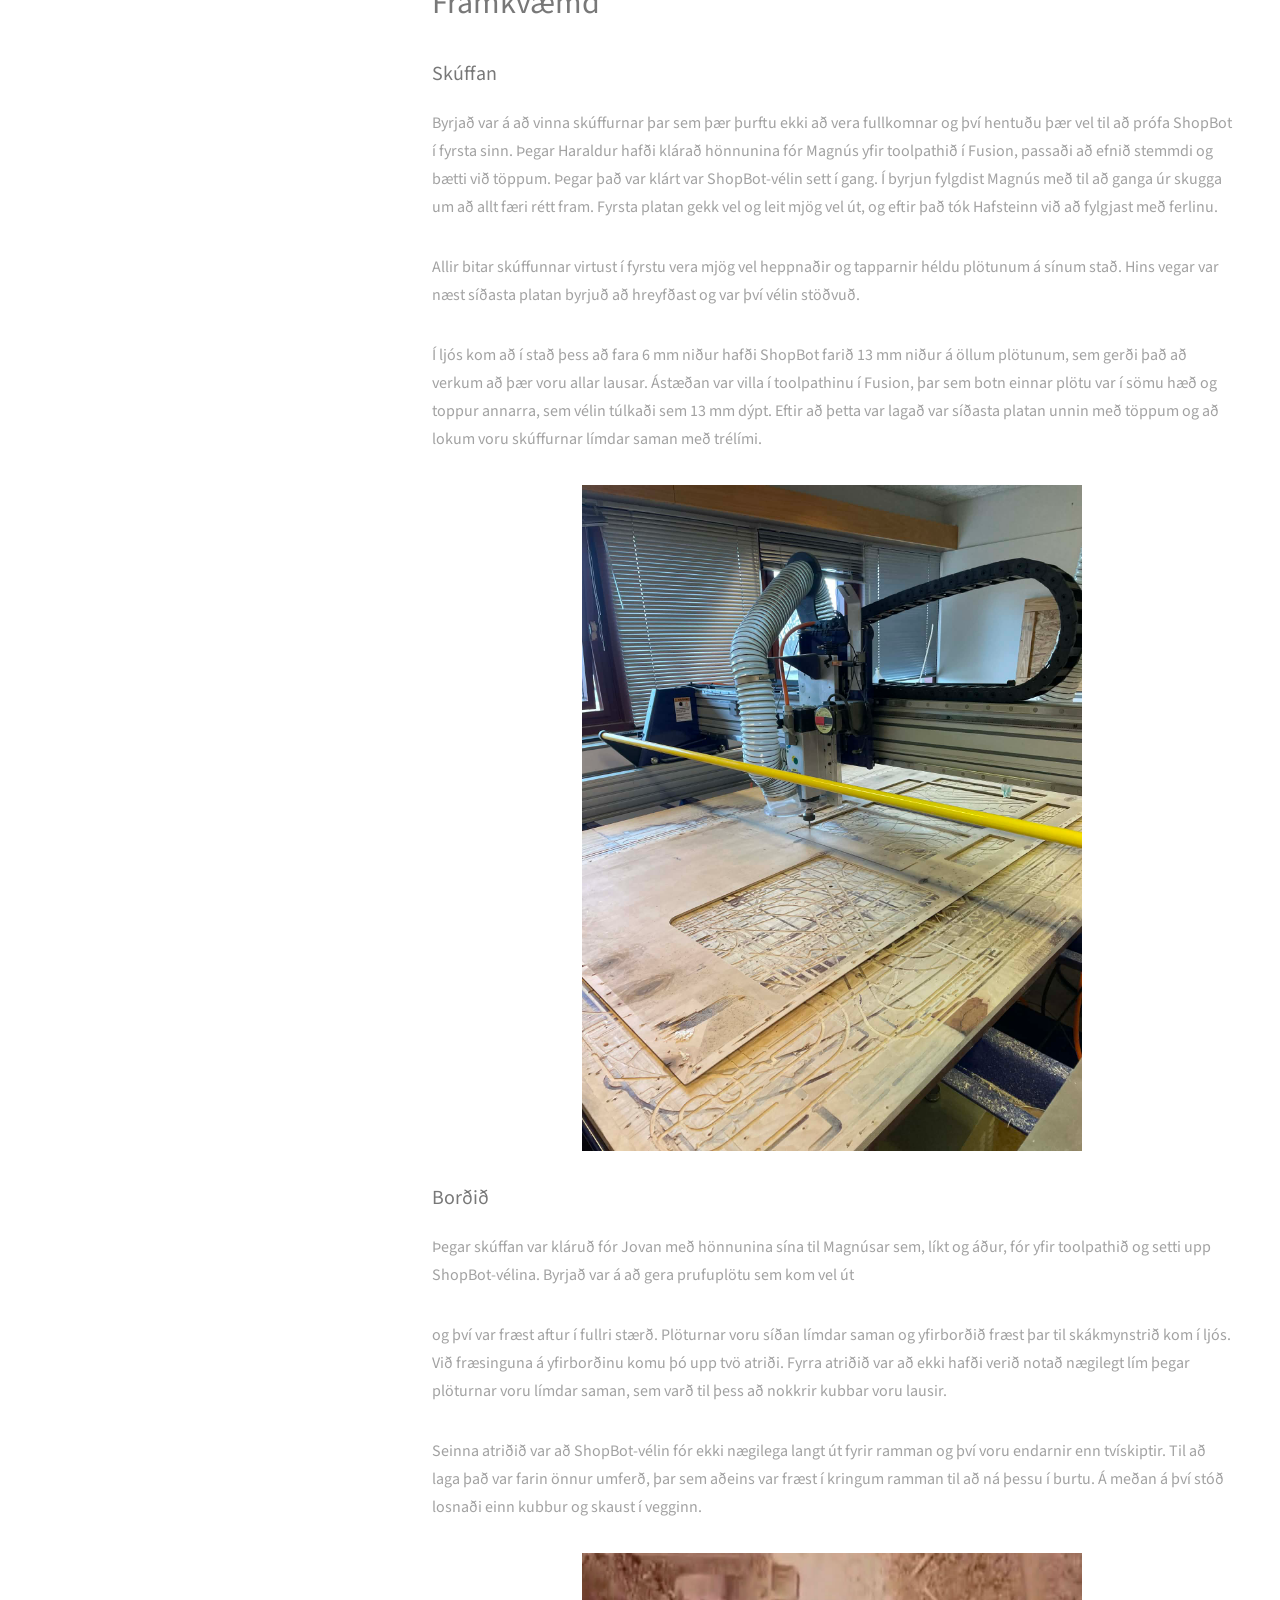
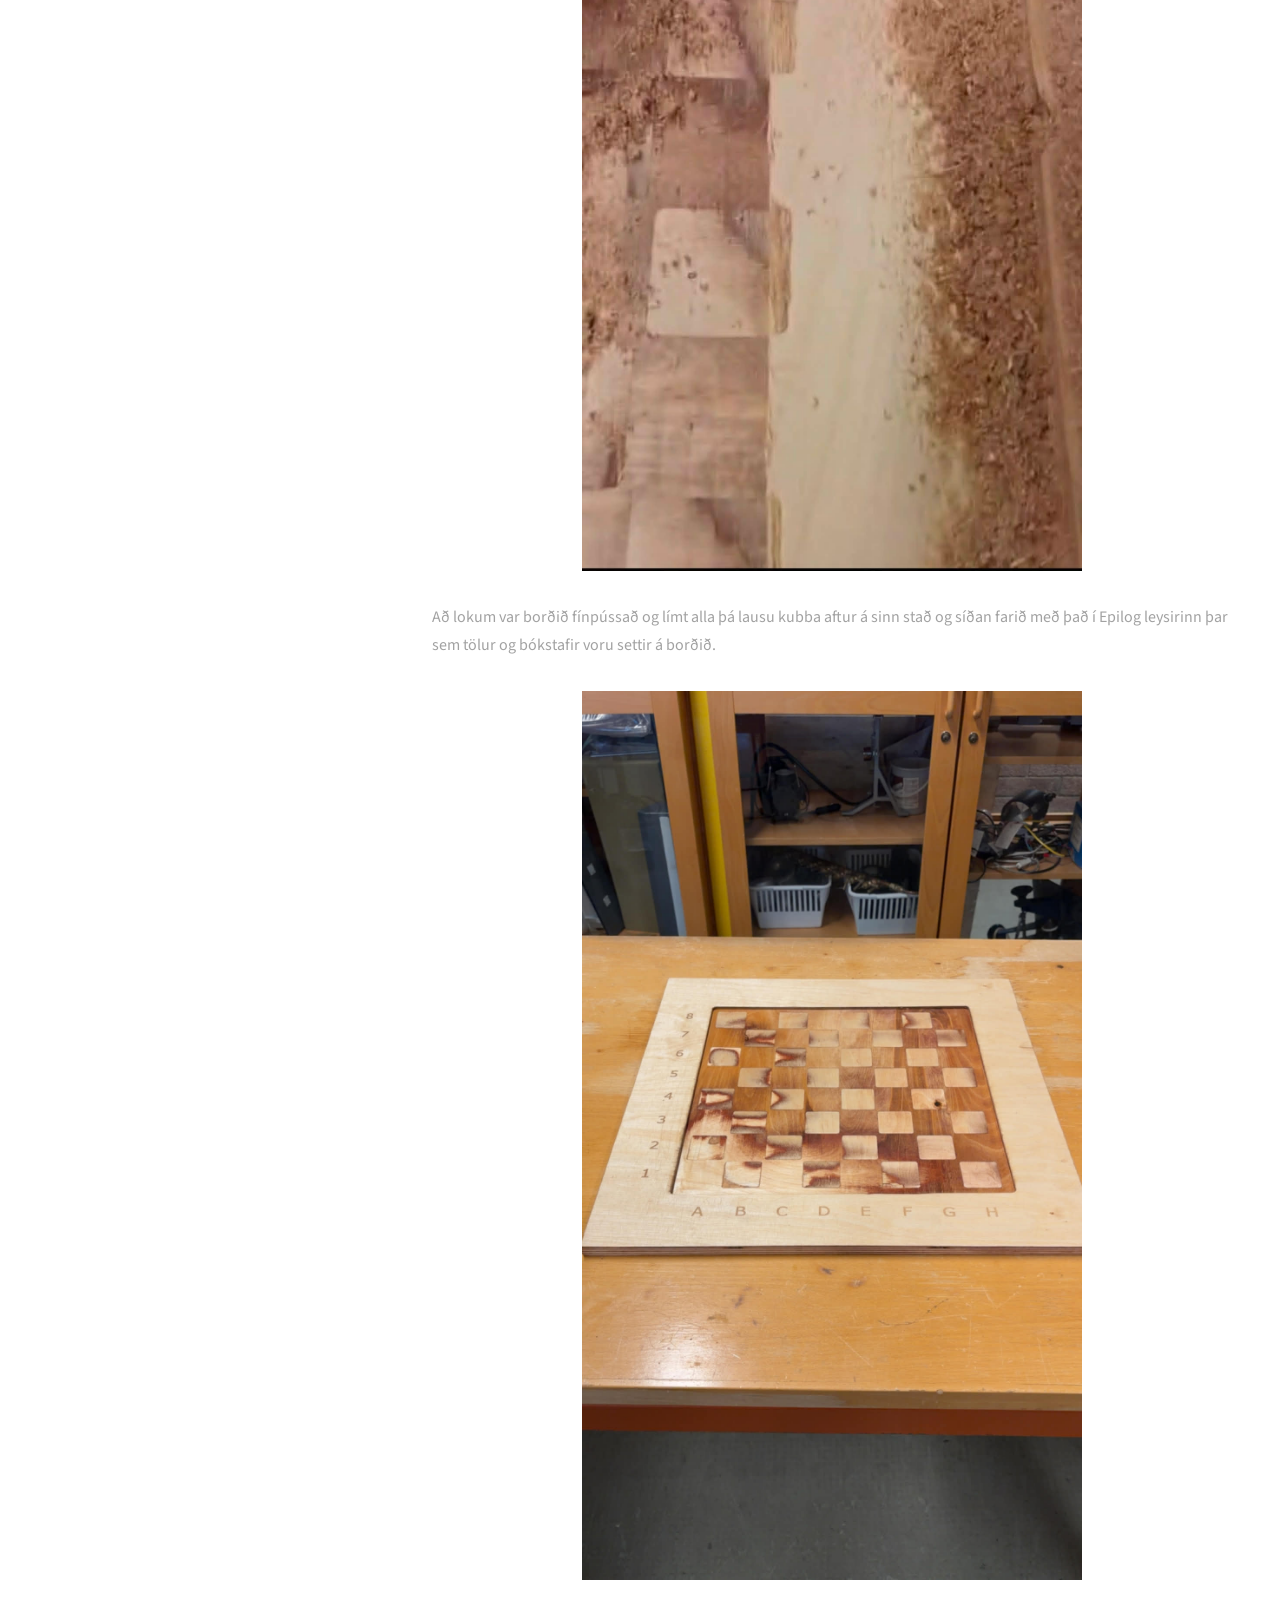
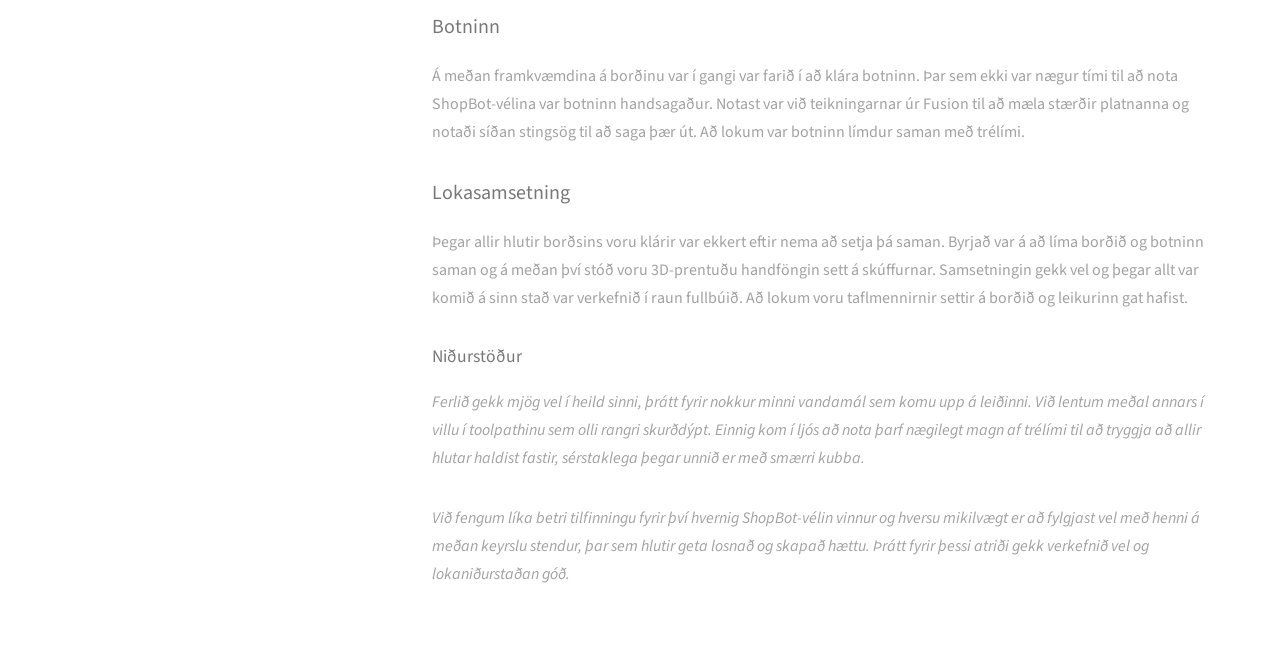
==== commit 02043978: "Sidebar Breytingar á sidebar" ====
--- a/index.html
+++ b/index.html
@@ -20,7 +20,7 @@
     <header id="header">
       <div class="inner">
         <a href="#" class="image avatar"
-          ><img src="images/Taflbordid.jpg" alt="Verkefnismynd"
+          ><img src="images/avatar.jpg" alt="Verkefnismynd"
         /></a>
         <h1><strong>Skákborð úr tré</strong></h1>
         <p>Lokaverkefni í VÉL608G<br />Tölvustudd framleiðsla</p>
@@ -98,6 +98,7 @@
           height: auto;
         }
       </style>
+    </head>
     <body>
 
       </header>
@@ -117,13 +118,10 @@
           <h2>Verkefnalýsing</h2>
         </header>
         <p>
-          Lokaverkefni í <strong>VÉL608G Tölvustudd framleiðsla</strong>. 
-
-          <br/>
-          
-          Við erum þriggja manna hópur sem hannar og framleiðir
+          Lokaverkefni í <strong>VÉL608G Tölvustudd framleiðsla</strong>. Við
+          erum þriggja manna hópur sem hannar og framleiðir
           <strong>skákborð úr tré með skúffum</strong> á hliðunum fyrir
-          skákmennina. Verkefnið nýtir fjölbreytta framleiðsluferla, þar á meðal
+          skákmennin. Verkefnið nýtir fjölbreytta framleiðsluferla, þar á meðal
           CNC-fræsingu með Shop Bot, 3D prentun og handavinnu.
         </p>
 
@@ -189,11 +187,6 @@
         <!-- Verkefnastjórnun -->
         <h3 id="verkefnastjornun">Verkefnastjórnun og Verkskipulag</h3>
 
-        <p>Áður en byrjað var á verkefninu fóru hópmeðlimir yfir síður fyrri nemanda, þ.á m. 
-          hjá <a href="https://harik2112.github.io/Lokaverkefni/index.html">þessum</a> hóp og 
-          <a href="https://eagle301.github.io/Lokaverkefni/?fbclid=IwZXh0bgNhZW0CMTEAAR5TgRLVdIEp3xyO0yhXG0vnpLbGMbAr7EIC4lv0yxXw00XSavNoZun2FWfucA_aem_aZwhqV1JxeK8UdpVwS6-uQ#">
-            þessum</a>. Þetta var gert til að átta sig á umfangi verkefnisins og til þess að geta skipulagt hvað hver verkþáttur átti að taka langan tíma.</p>
-
         <h4>Gantt-kort</h4>
         <p>
           Hér fyrir neðan má sjá Gantt-kortið sem var unnið á vefsíðunni
@@ -201,9 +194,7 @@
         </p>
         <img src="images/Online Gantt 20260404.png" width="900" />
 
-        <p>Hópurinn náði að halda sig innan áætlaða tímaramma nokkuð vel, nema það að það þurfti að fresta fræsingu um nokkra daga þar sem það var gríðarleg eftirspurn fyrir henni.</p>
-
-        <!-- <h4>Tímalína verkefnis</h4>
+        <h4>Tímalína verkefnis</h4>
         <div class="table-wrapper">
           <table>
             <thead>
@@ -267,12 +258,12 @@
               </tr>
             </tbody>
           </table>
-        </div> -->
+        </div>
 
 
         <!-- Verkskipulag -->
 
-        <!-- <h4>Verkaskipting</h4>
+        <h4>Verkaskipting</h4>
         <div class="table-wrapper">
           <table>
             <thead>
@@ -312,29 +303,8 @@
               </tr>
             </tbody>
           </table>
-        </div> -->
-
-      </section>
-
-      <!-- ==================== -->
-      <!-- HÖNNUNARFERLI        -->
-      <!-- ==================== -->
-      <section id="honnunarferli">
-        <header class="major">
-          <h2>Hönnun og undirbúningur</h2>
-        </header>
-        <p>
-          Verkefnið byrjaði eins og hvert annað, hópmeðlimir horfðu allir á myndbönd um <a href="https://www.youtube.com/watch?v=Ti60KJA9bxQ&t=600s">lokaverkefnið</a> ásamt <a href="https://www.youtube.com/watch?v=2CdfYVHhRUY">fræsingu</a>. Síðan byrjaði hugmyndaleit hjá hópmeðlimum en það var strax ljóst að mesti áhuginn var á að búa til einhverskonar leik. Fyrsta hugmyndin sem kom var að 
-          búa til völundarhúsleik með kúlu og hindrunum. Hópmeðlimum leist vel á það en hugmyndin um að gera flott skákborð var erfitt að hunsa þar sem að við höfum allir gaman að skák.
-          Þegar lokaniðurstaða á hugmynd var klár var farið strax í að skipta upp verkefnum og búa til tímaplan sem lesa má hér að ofan.
-        </p>
-
-        <!-- Mynd af báðum innblástrarhugmyndum -->
-        <div class="hero-wrapper">
-          <img src="images/ballgame.jpg" alt="Taflborðið" class="hero-image">
         </div>
 
-        <p>Í kjölfarið var horft á eftirfarandi myndbönd til þess að fræðast um fræsingu:</p>
 
         <h4>Myndbönd um fræsingu frá Fab Lab Akureyri</h4>
         <ul>
@@ -345,8 +315,27 @@
           <li>Að undirbúa toolpath <a href="https://www.youtube.com/watch?v=pQ3PzItsdzg">pt.2</a></li>
         </ul>
 
+      </section>
+
+      <!-- ==================== -->
+      <!-- HÖNNUNARFERLI        -->
+      <!-- ==================== -->
+      <section id="honnunarferli">
+        <header class="major">
+          <h2>Hönnun og undirbúningur</h2>
+        </header>
+        <p>
+          Verkefnið byrjaði á hugsunarstormi (e.brainstorm) hjá hópmeðlimum en það var strax ljóst að mesti áhuginn var á að búa til einhverskonar leik. Fyrsta hugmyndin sem kom var að 
+          búa til völundarhúsleik með kúlu og hindrunum. Hópmeðlimum leist vel á það en hugmyndin um að gera flott skákborð var erfitt að hunsa þar sem að við höfum allir gaman að skák.
+          Þegar lokaniðurstaða á hugmynd var klár var farið strax í að skipta upp verkefnum og búa til tímaplan sem lesa má hér að ofan.
+        </p>
+
+        <!-- Mynd af báðum innblástrarhugmyndum -->
+        <div class="hero-wrapper">
+          <img src="images/ballgame.jpg" alt="Taflborðið" class="hero-image">
+        </div>
                <!-- Efnisval -->
-        <h3 id="efnisval">Efni og verkfæri</h3> <p> Eftir að verkefnaskipulagið var komið fórum við að velja efni fyrir borðið og nota það sem var aðgengilegt. 
+        <h3 id="efnisval">Efni og verkfæri</h3> <p> Eftir að verkefnaskipulagði var komið fórum við að velja efni fyrir borðið og nota það sem var aðgengilegt. 
           Við vildum að taflborðið sjálft væri úr fínni við þar sem yfirborðið er mest áberandi hluti verkefnisins. Fyrir skúffurnar og botninn var 
           notaður grófari viður sem var einnig til staðar. Við samsetningu var þess gætt að snúa hliðunum sem voru illar farnar inn á við svo þær væru ekki sjáanlegar. 
         </p> <p> Auk viðar var notað PLA-plast í 3D prentara til að búa til handföng á skúffurnar, 
@@ -354,18 +343,10 @@
 
           </p>
           <h4>Taflborðið</h4>
-          <p>Eins og kom fram í verkefnaskipulaginu var það hlutverk Jovans að hanna taflborðið en helsta áskoruninn var það hvernig best væri að búa til skákreitina. Fyrsta hugmyndin var að mála reitina en allir 
-            hópmeðlimir voru sammála að nýting á Shop Bot vélinni væri þá ekki nóg of góð. Kom þá sú hugmynd að finna tvær plötur fyrir sitthvoran lit, líma þær saman og fræsa af eina plötuna þannig eina sem 
-            væri eftir á henni væru reitirnir. Til öryggis var passað að hönnunin yrði parametrísk til að búast við mögulegum breytingum en gert var ráð fyrir að taflborðið yrði 500 mm x 500 mm að stærð og var platan 14.5 mm að þykkt
-            . Auk þess var horft sérstaklega til þess að standard 6 mm fræsibiti gæti skorið í reitina svo kantar voru rúnaðir og gert bil milli horna reita.
-
-            <br/>
-
-          <div class="hero-wrapper">
-            <img src="images/bil.png" alt="Taflborðið" class="hero-image">
-          </div>
-            
-            Þegar Hönnuninn var klár var sett upp toolpath sem Magnús fór svo yfir fyrir fræsingu.
+          <p>Eins og kom fram í verkefnaskipulaginu var það hlutverk Jovans að hanna taflborðið en hlesta áskoruninn var að hvernig best væri að búa til skákreitina. Fyrsta hugmyndin var að mála reitina en allir 
+            hópmeðlimir voru sammála að það nýting á Shop Bot vélinni væri þá ekki nóg of góð. Kom þá sú hugmynd að finna tvær plötur fyrir sitthvoran lit, líma þær saman og fræsa af eina plötuna þannig eina sem 
+            væri eftir á henni væru reitirnir. Til öryggis var passað að hönnunin yrði parametrísk til að búast við mögulegum breytingum en gert var ráð fyrir að taflborðið yrði 500 mm x 500 mm að stærð og var platan 14.5 mm að Þykkt
+            . Þegar Hönnuninn var klár var sett upp toolpath sem Magnús fór svo yfir fyrir fræsingu.
           </p>
           
           <div class="fusion-viewer">
@@ -395,13 +376,13 @@
           
           <h3>Fusion 360 og Toolpath</h3>
           <p>Líkt og í síðustu verkefnum í tölvustuddri framleiðslu var auðveldast að halda áfram að nota Fusion 360 þar sem hópmeðlimir voru orðnir vanir því umhverfi og kennslumyndböndin frá Fab Lab Akureyri fyrir Shop bot
-            voru öll í Fusion. Líkt og í verkefni 2 var notast við Manifacture hlutann í Fusion til að búa til toolpath og var fylgt eftir myndbandinu frá Fab lab Akureyri við gerð þess þar sem myndbandið
+            voru öll í Fusion. Líkt og í verkefni 2 var notast við manifacture hlutan í Fusion til að búa til toolpath og var fylgt eftir myndbandinu frá Fab lab Akureyri við gerð þess þar sem myndbandið
             sýndi vel hvernig best væri að fara að því. Hópmeðlimir sáu um að búa til toolpath fyrir hverja hönnun en til öryggis fór Magnús yfir toolpathið til að bæði samstilla með Shop Bot og passa upp á að 
             réttur biti væri fyrir valinu hverju sinni. 
         <h4>Verkfæri og vélar</h4>
 
           <p>
-          Við undirbúning fyrir fræsingu voru verkfæraferlar settir upp í Fusion fyrir bæði taflborðið og skúffuna. Að mestu leyti var notaður 6 mm flatur biti í báðum hlutum verkefnisins, nema þegar rammi utan um var skorinn og þegar límda platan var skorin að reitunum en það var gert með 12 mm bita. Þó voru mismunandi ferlar valdir eftir því hvort verið var að fjarlægja efni innan úr hlutunum eða skera út útlínur þeirra.
+          Við undirbúning fyrir fræsingu voru verkfæraferlar settir upp í Fusion fyrir bæði taflborðið og skúffuna. Sami 6 mm flat biti var notaður í báðum hlutum verkefnisins, en mismunandi ferlar voru valdir eftir því hvort verið var að fjarlægja efni innan úr hlutunum eða skera út útlínur þeirra.
           </p>
 
           <p><strong>Shop Bot bitar:</strong></p>
@@ -421,12 +402,6 @@
                   <td>6 mm</td>
                   <td>Flat end mill</td>
                   <td>Notaður í pocket og 2D contour ferla fyrir taflborð og skúffu</td>
-                </tr>
-                <tr>
-                  <td>T2</td>
-                  <td>12 mm</td>
-                  <td>Flat end mill</td>
-                  <td>Notaður í ramma ásamt fræsingu í gegnum litla borðið að reitunum</td>
                 </tr>
               </tbody>
             </table>
@@ -527,11 +502,6 @@
 
         <h3>Borðið</h3>
         <p> Þegar skúffan var kláruð fór Jovan með hönnunina sína til Magnúsar sem, líkt og áður, fór yfir toolpathið og setti upp ShopBot-vélina. Byrjað var á að gera prufuplötu sem kom vel út </p> 
-
-          <div class="hero-wrapper">
-            <img src="images/prufa.jpeg" alt="Taflborðið" class="hero-image">
-          </div>
-
         <p> og því var fræst aftur í fullri stærð. Plöturnar voru síðan límdar saman og yfirborðið fræst þar til skákmynstrið kom í ljós. Við fræsinguna á yfirborðinu komu þó upp tvö atriði.
            Fyrra atriðið var að ekki hafði verið notað nægilegt lím þegar plöturnar voru límdar saman, sem varð til þess að nokkrir kubbar voru lausir. </p> 
         <p> Seinna atriðið var að ShopBot-vélin fór ekki nægilega langt út fyrir ramman og því voru endarnir enn tvískiptir. Til að laga það var farin önnur umferð, þar sem aðeins var fræst í kringum 
@@ -553,7 +523,7 @@
             Einnig kom í ljós að nota þarf nægilegt magn af trélími til að tryggja að allir hlutar haldist fastir, sérstaklega þegar unnið er með smærri kubba. </em></p> 
             <p><em> Við fengum líka betri tilfinningu fyrir því hvernig ShopBot-vélin vinnur og hversu mikilvægt er að fylgjast vel með henni á meðan keyrslu stendur, 
           þar sem hlutir geta losnað og skapað hættu. Þrátt fyrir þessi atriði gekk verkefnið vel og lokaniðurstaðan góð. </em></p>
-
+              
 
         <!-- ============================================
 							 SNIÐMÁT: Afritið og setjið ofan við síðustu
--- a/assets/css/main.css
+++ b/assets/css/main.css
@@ -3230,4 +3230,5 @@
 	height: 600px;
 	border: 1px solid #ccc;
 	background: #f3f3f3;
-	}+	}
+	
--- a/assets/css/custom.css
+++ b/assets/css/custom.css
@@ -104,3 +104,47 @@
 		font-size: 0.8rem;
 	}
 }
+
+html,
+body {
+  height: 100%;
+  margin: 0;
+}
+
+body {
+  overflow-x: hidden;
+}
+
+#header {
+  position: fixed;
+  top: 0;
+  left: 0;
+  height: 100vh;
+  overflow-y: auto;
+  overflow-x: hidden;
+  -webkit-overflow-scrolling: touch;
+}
+
+#header .inner {
+  min-height: 100%;
+}
+
+#main {
+  min-height: 100vh;
+  overflow-x: hidden;
+}
+@media screen and (max-width: 1200px) {
+  #header {
+    position: relative;
+    width: 100%;
+    height: auto;
+    overflow-y: visible;
+    left: auto;
+    top: auto;
+  }
+
+  #main {
+    margin-left: 0 !important;
+    width: 100%;
+  }
+}
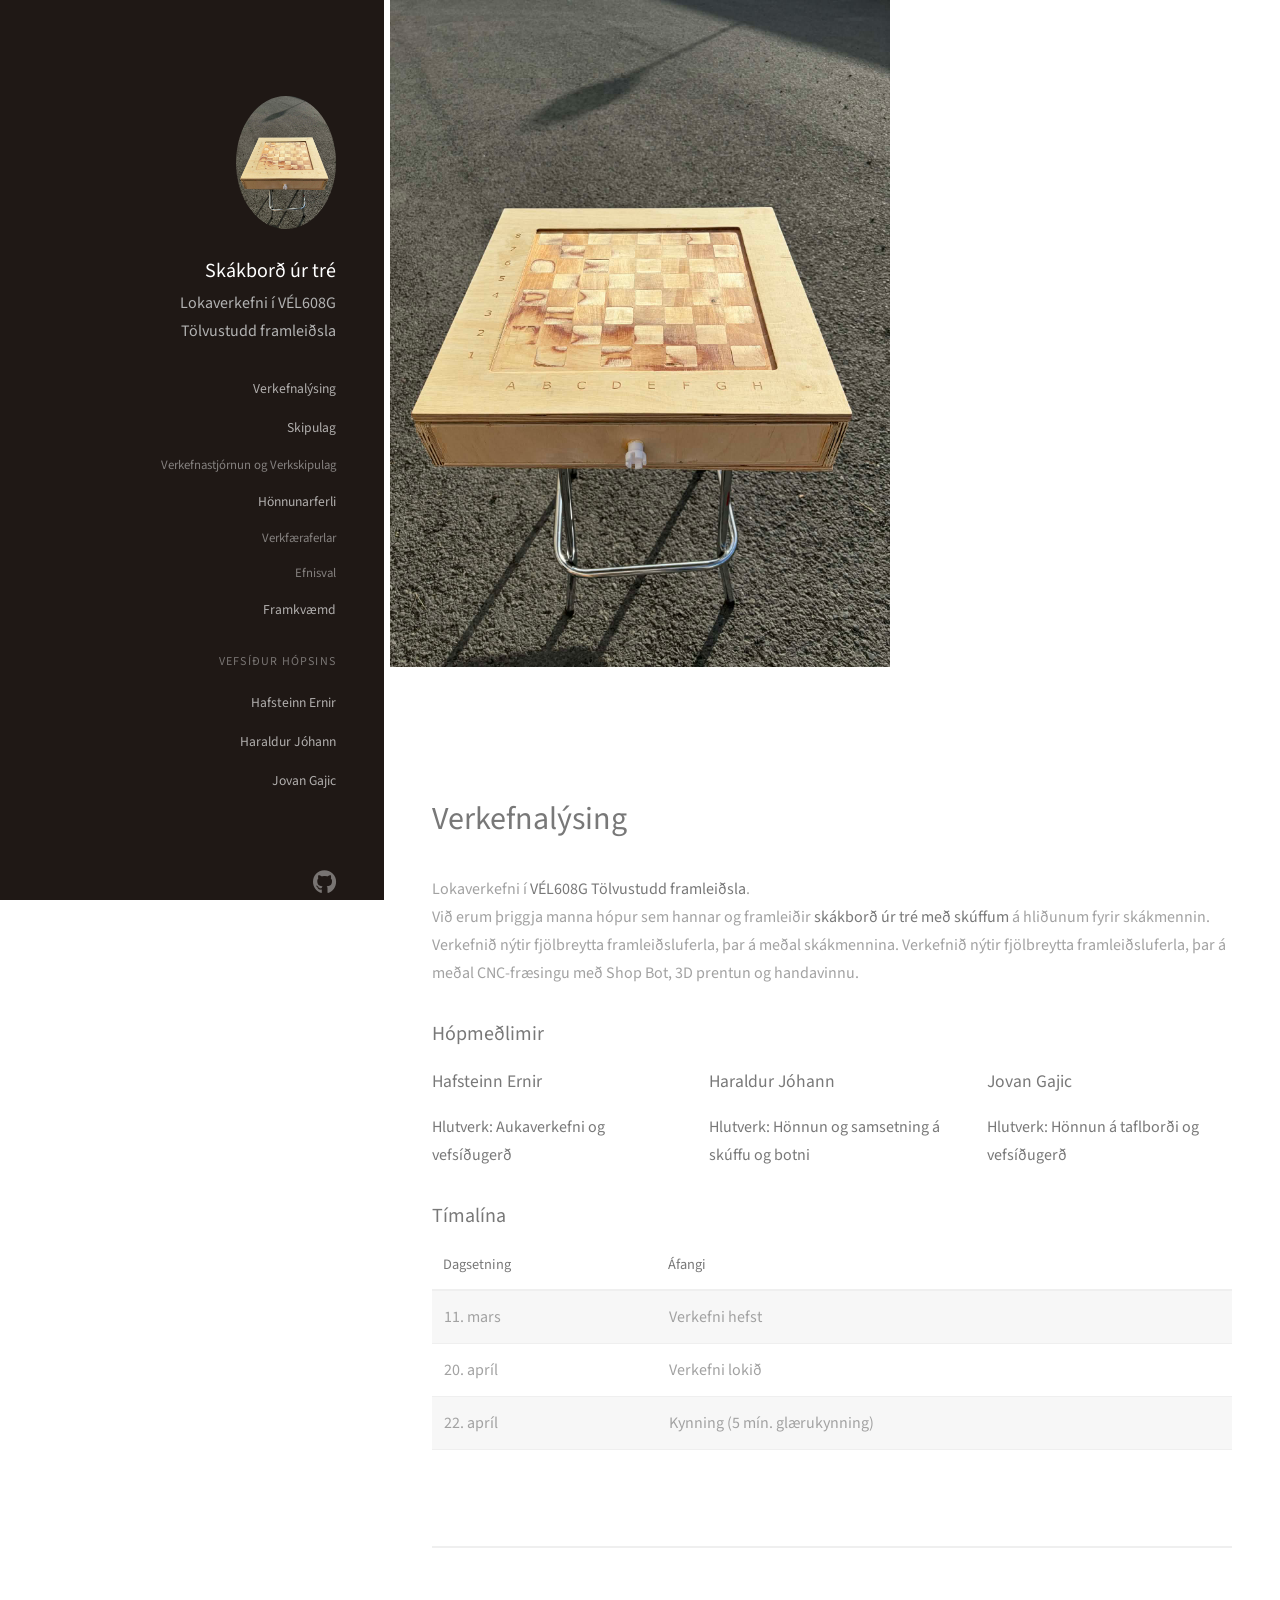
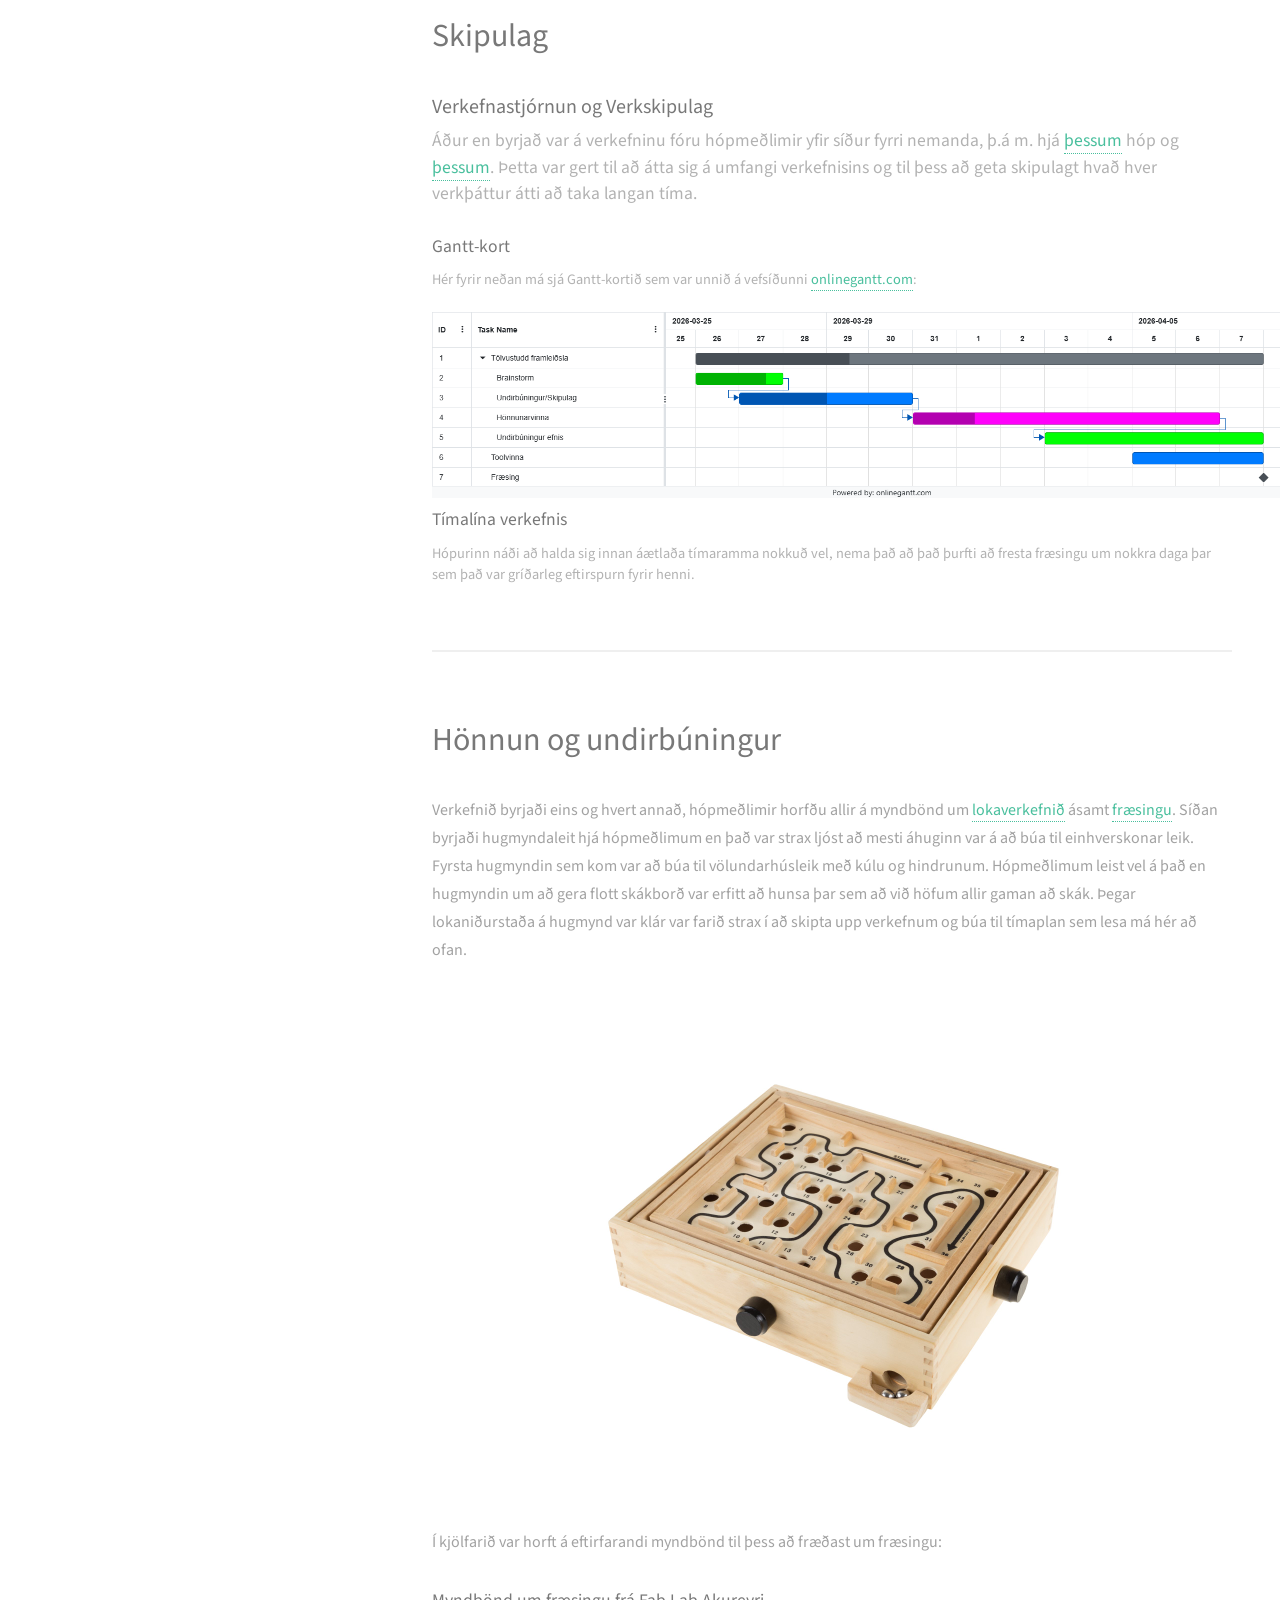
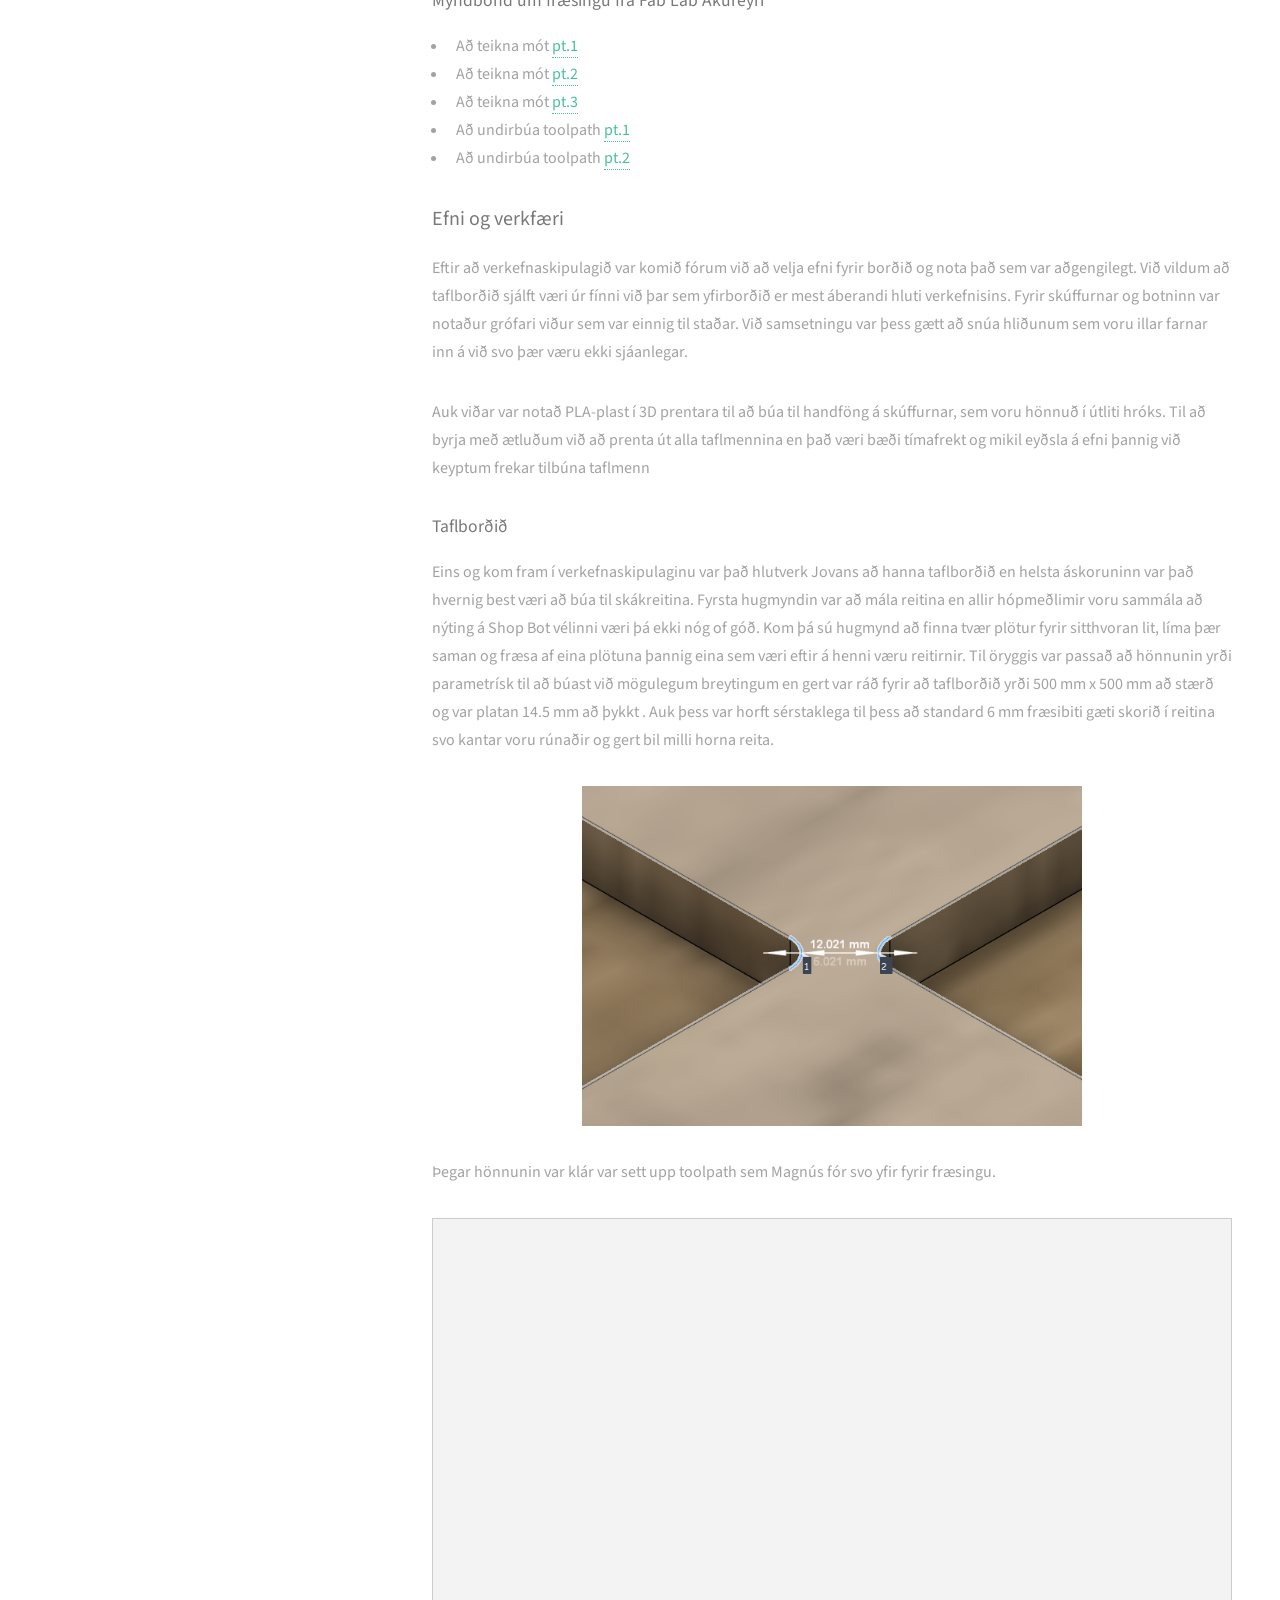
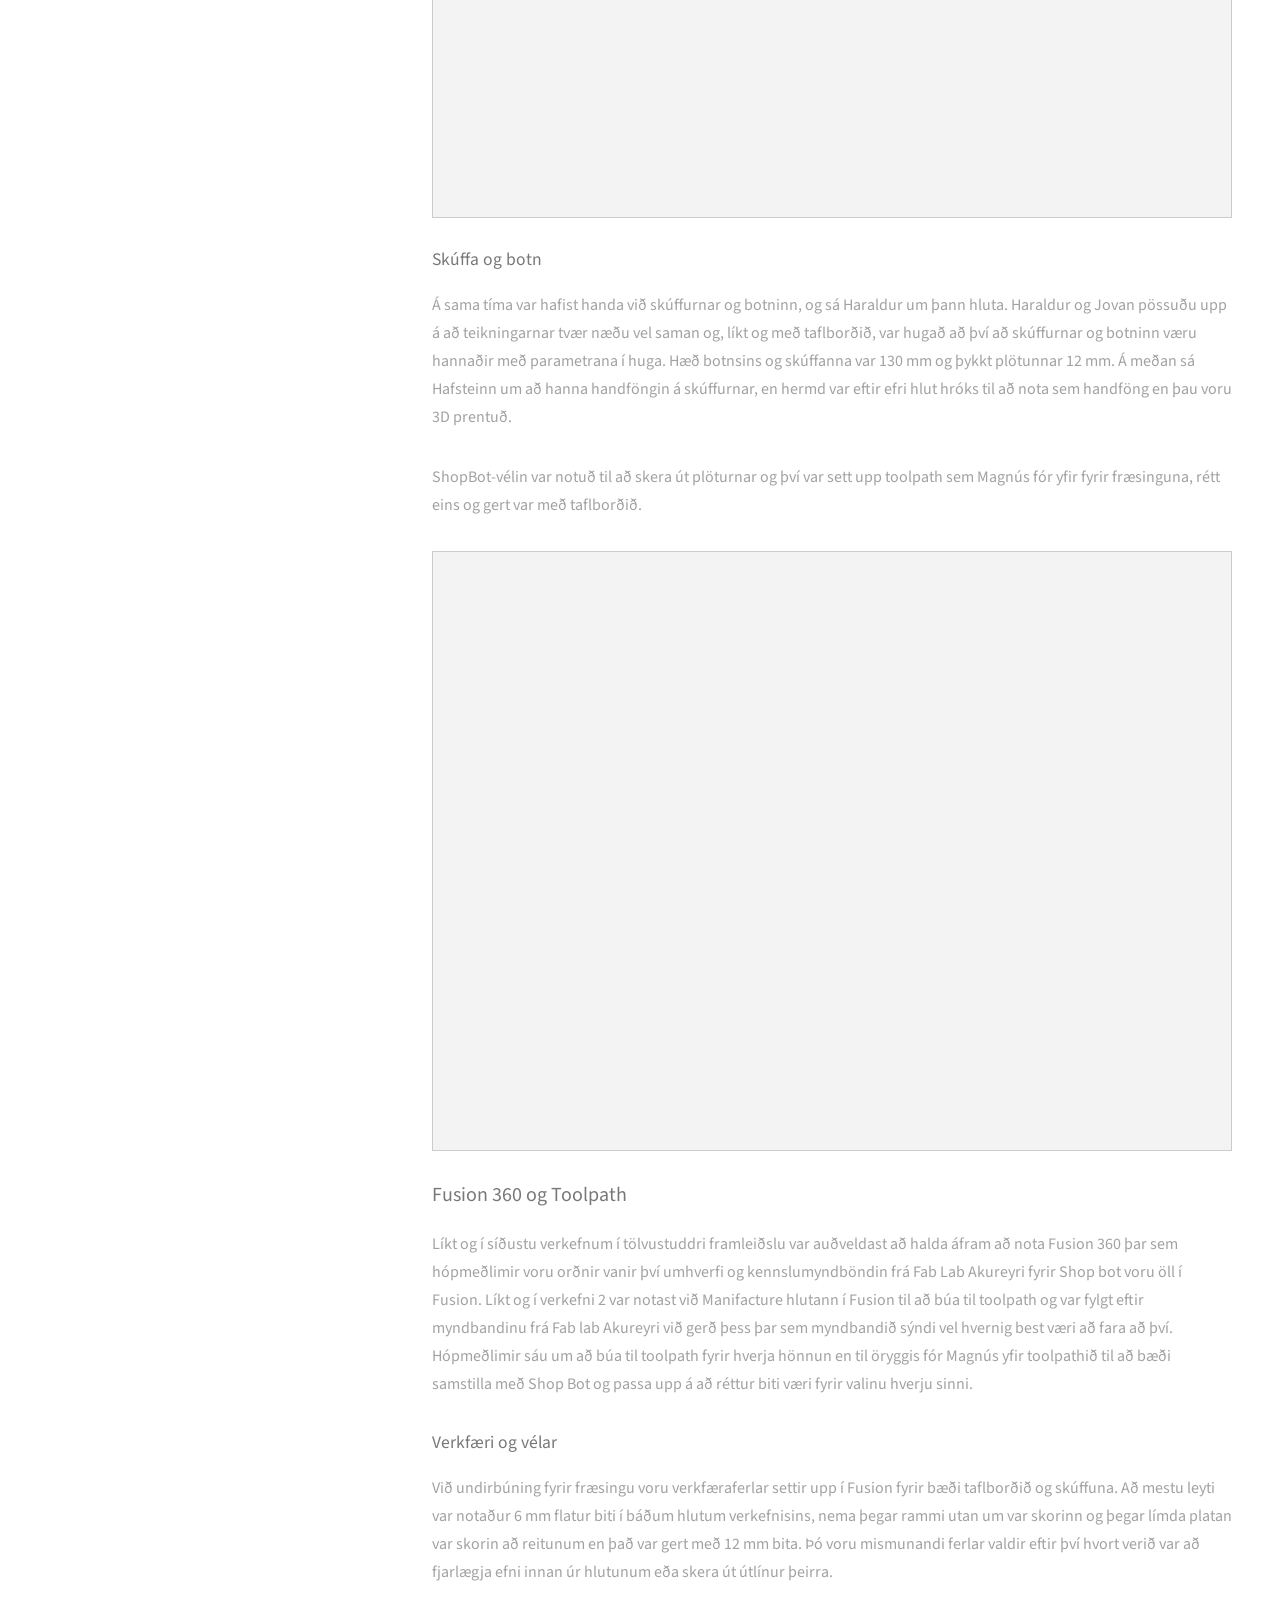
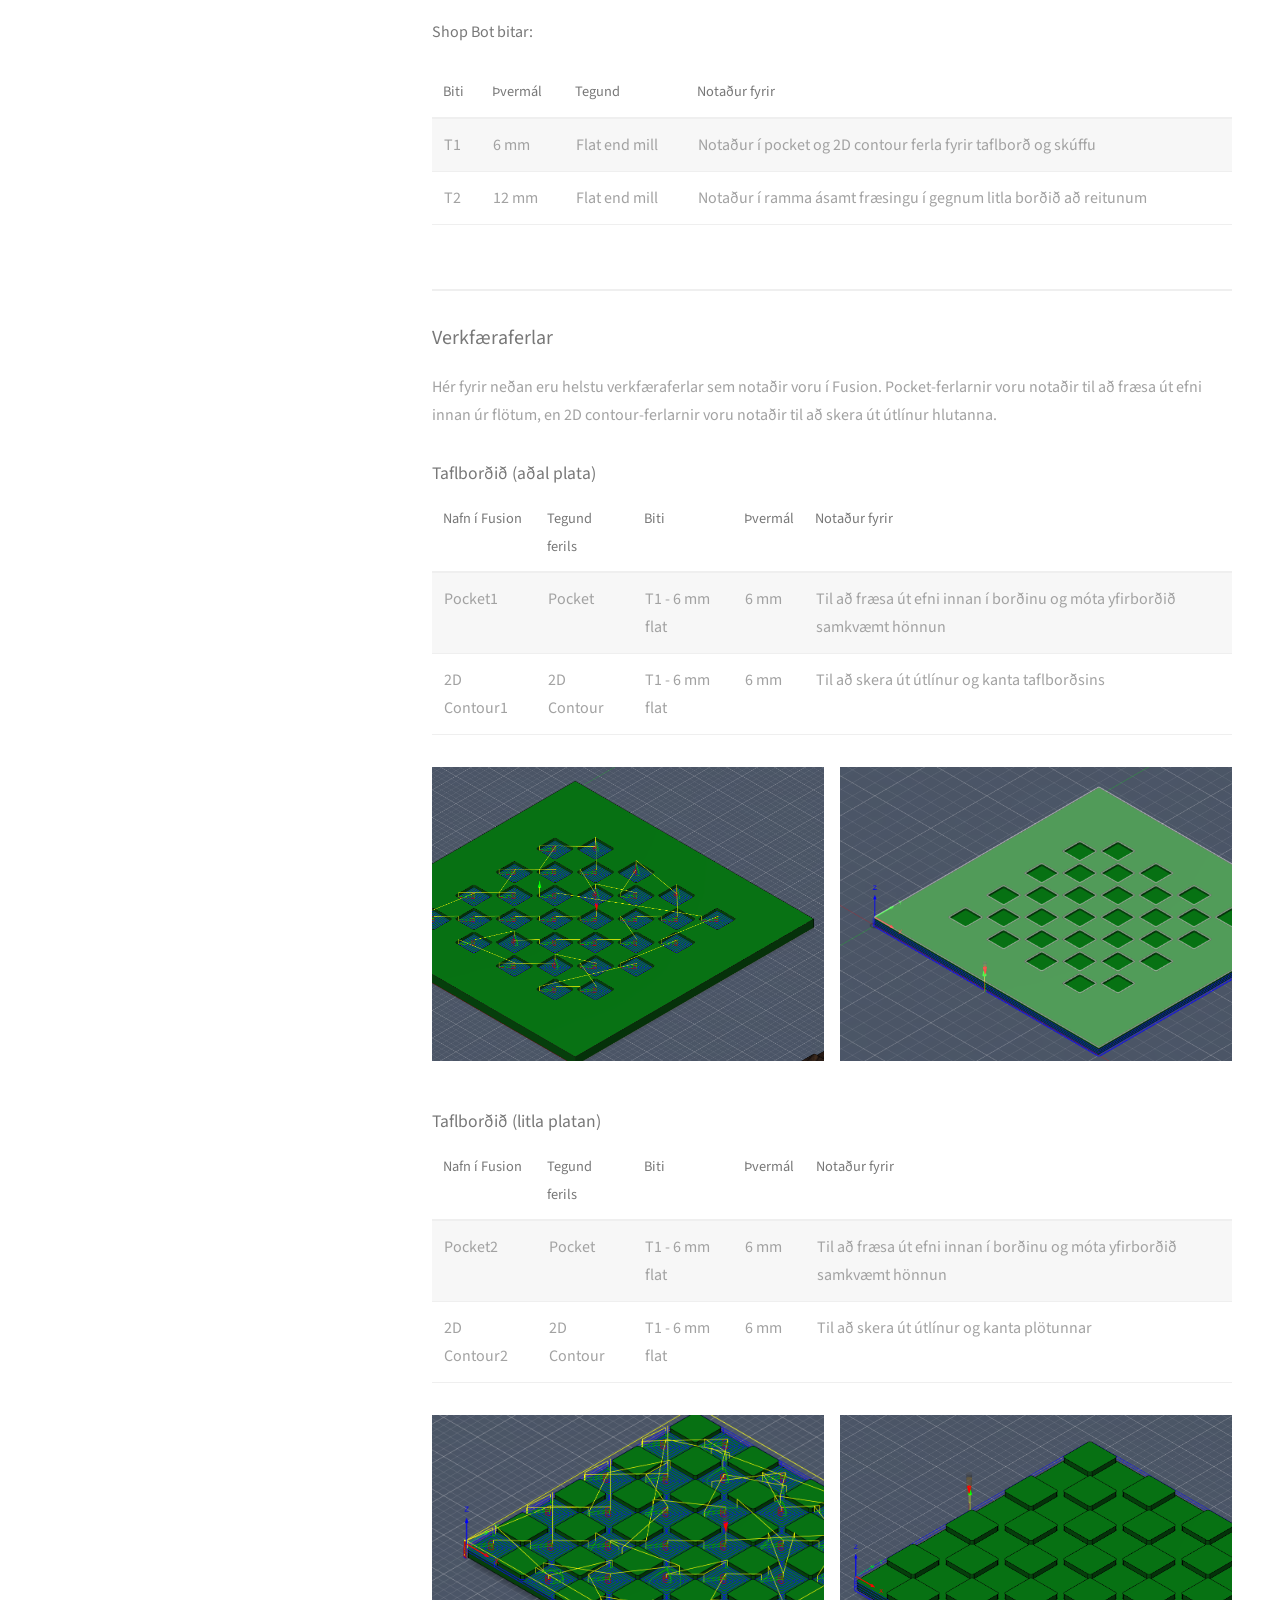
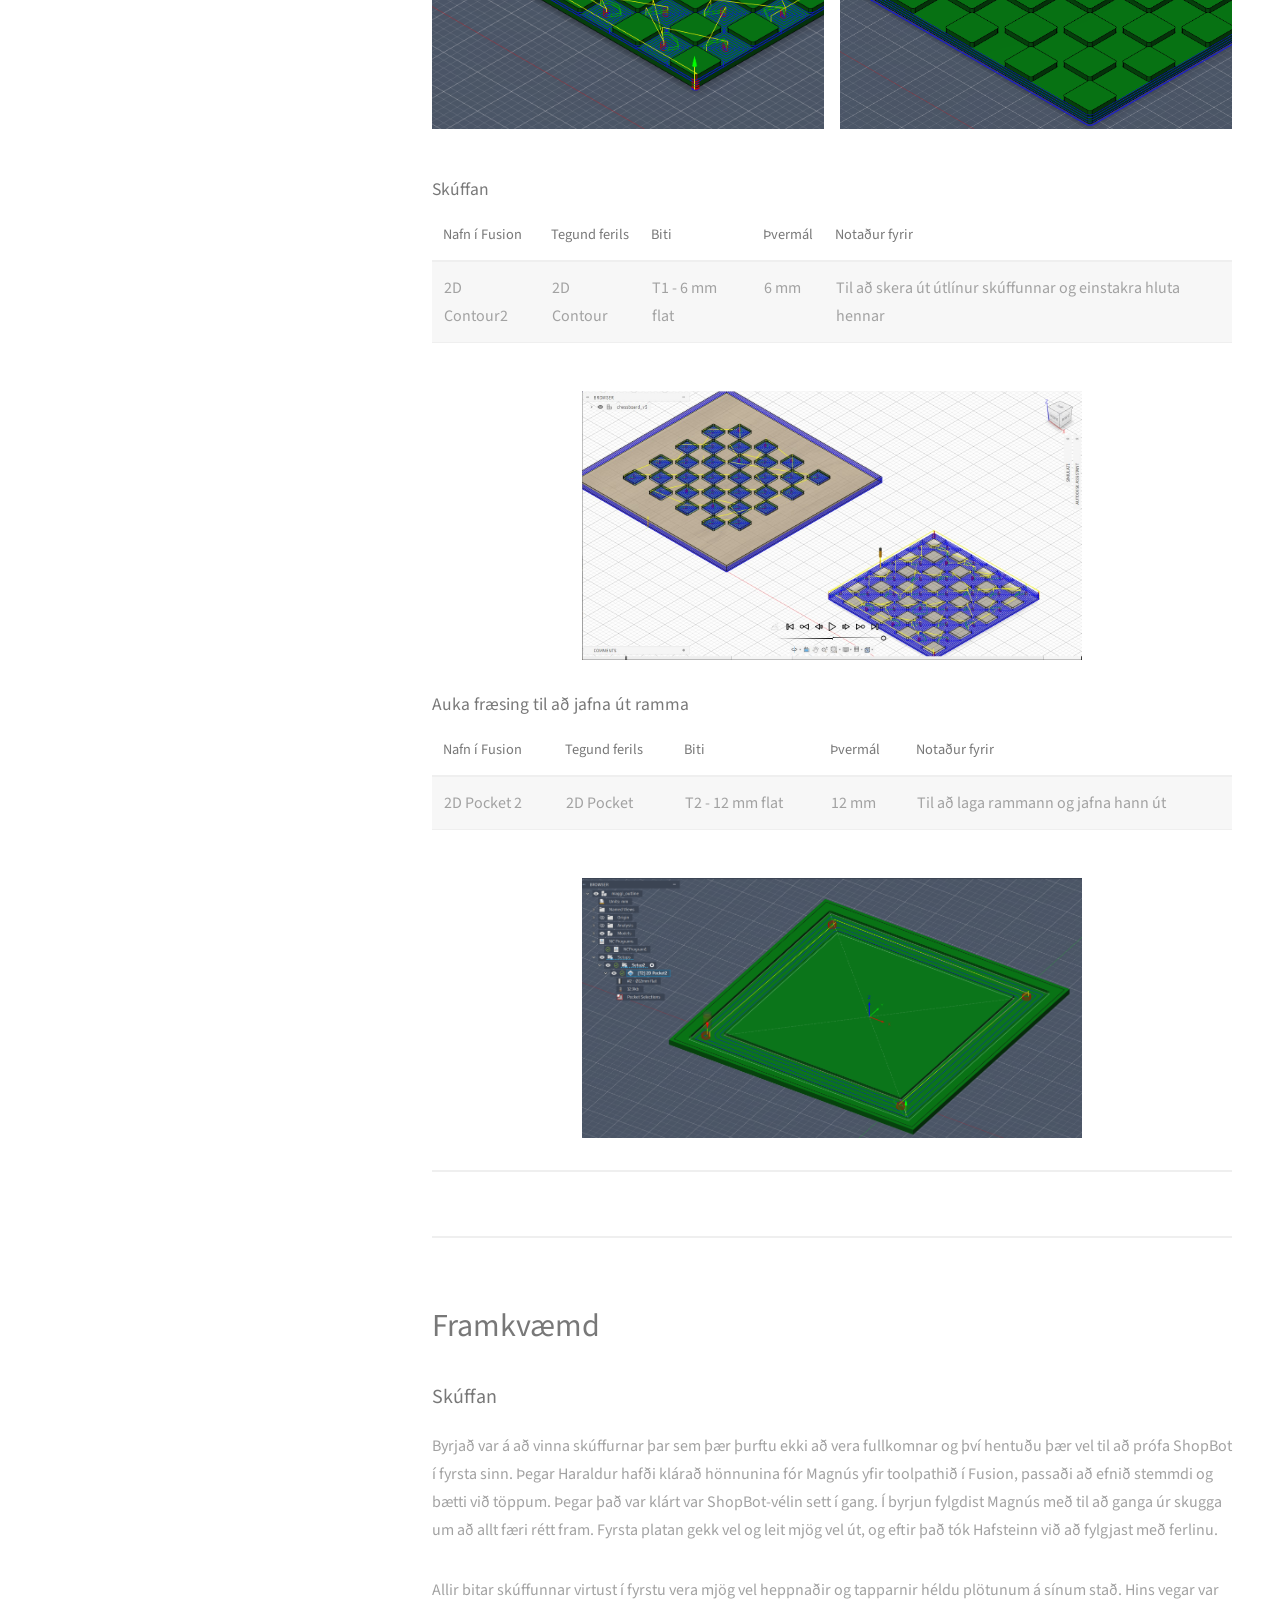
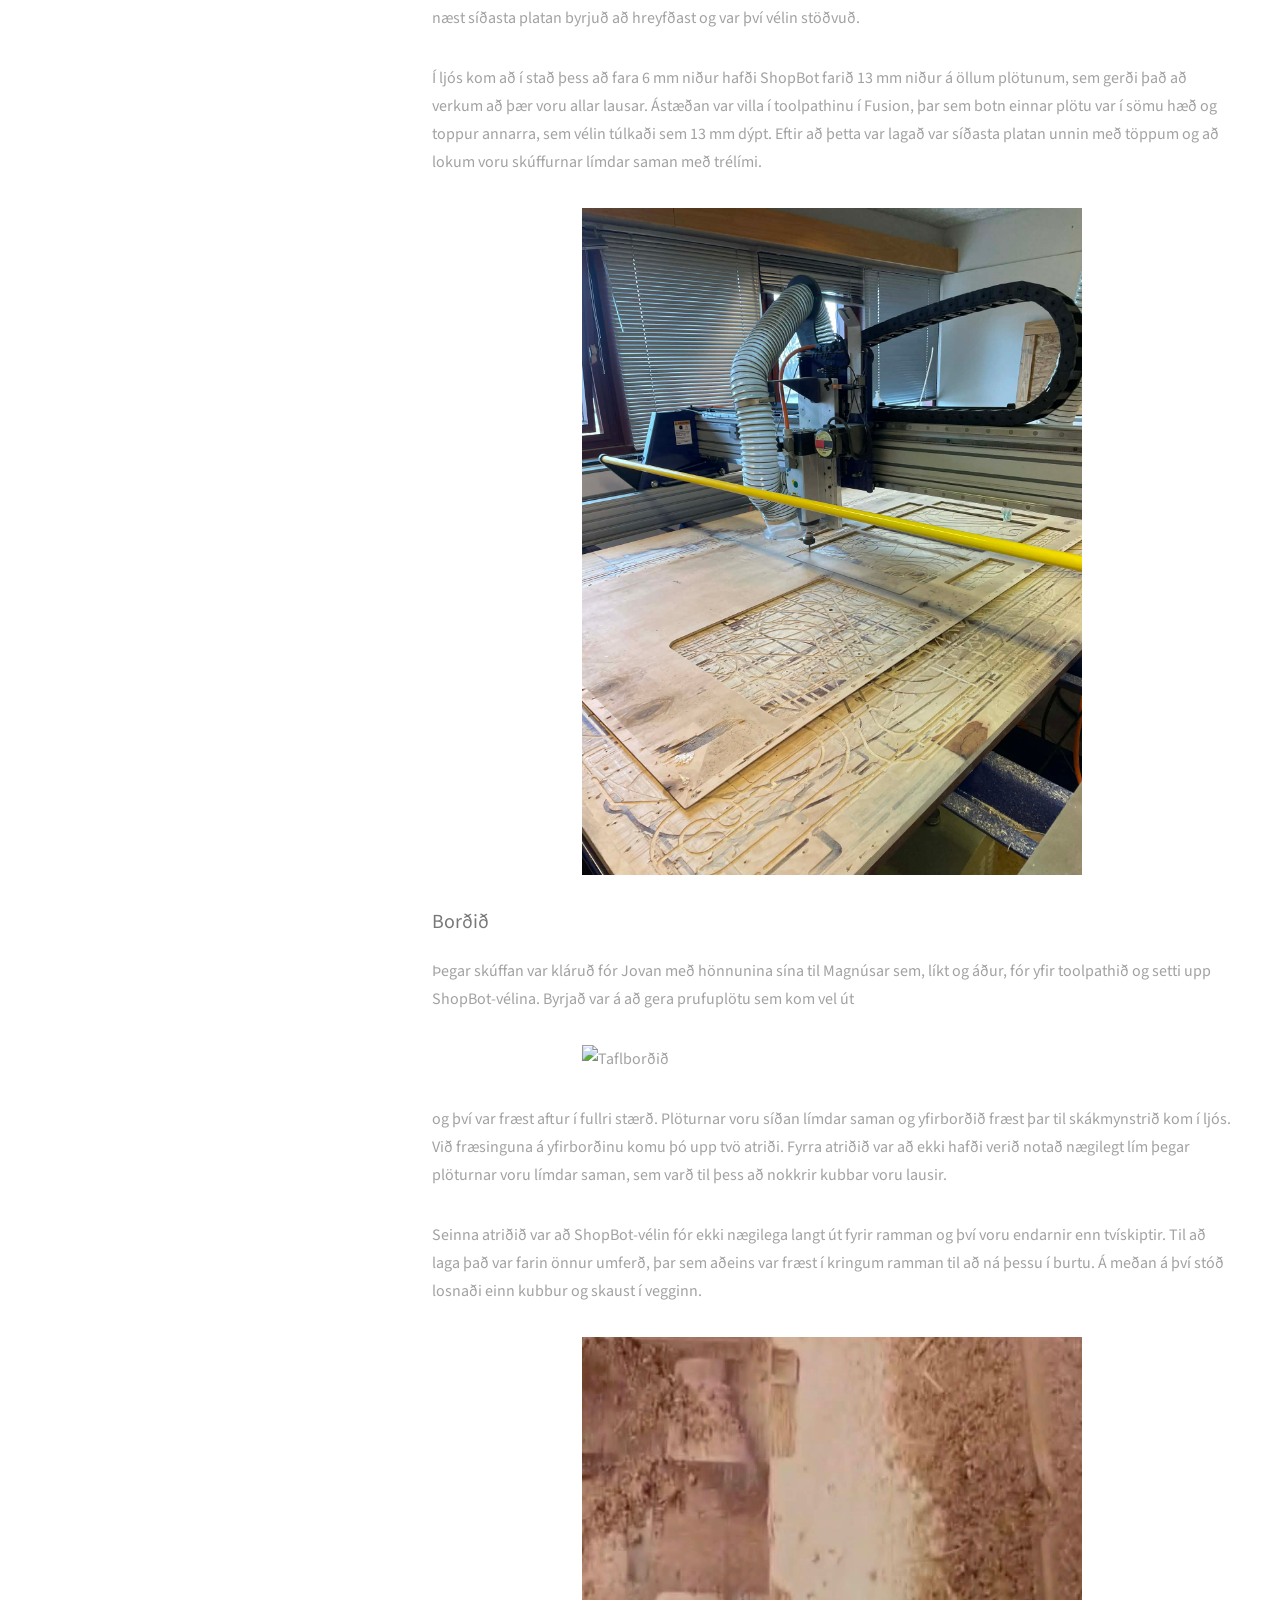
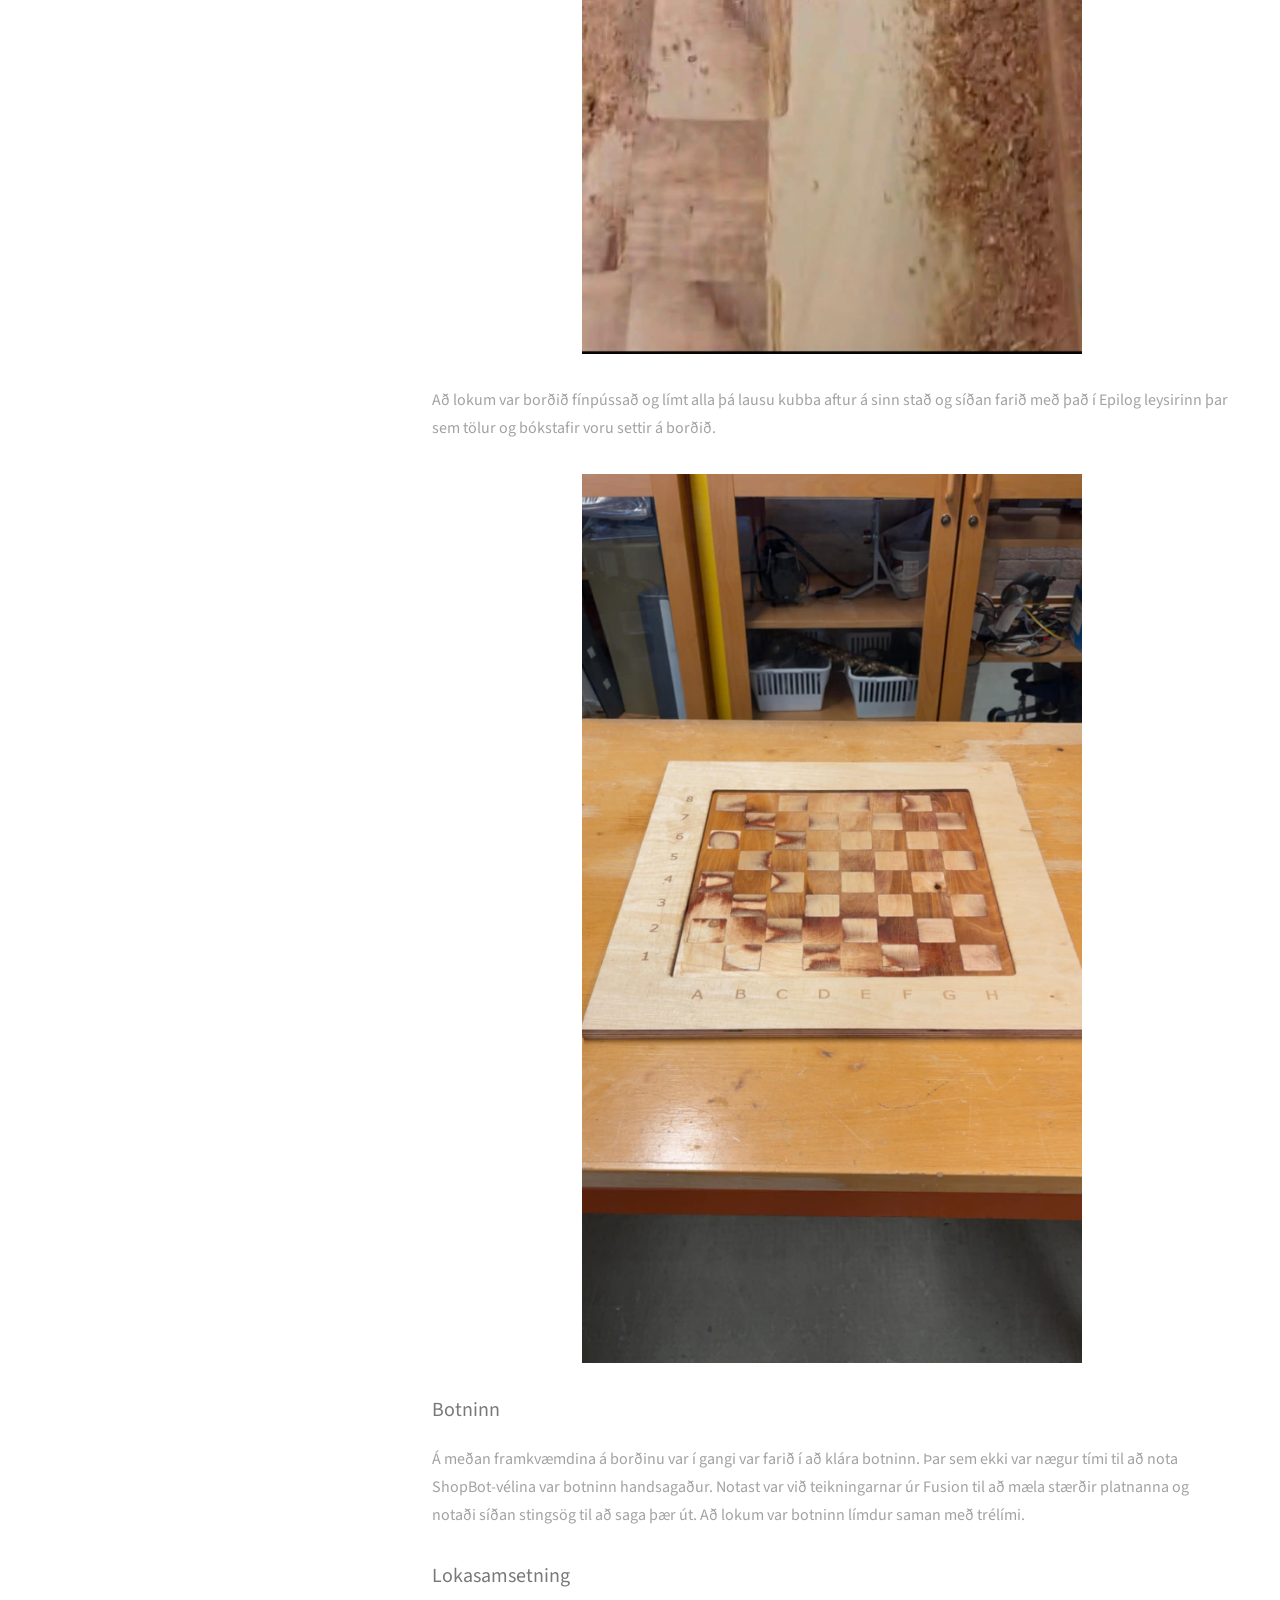
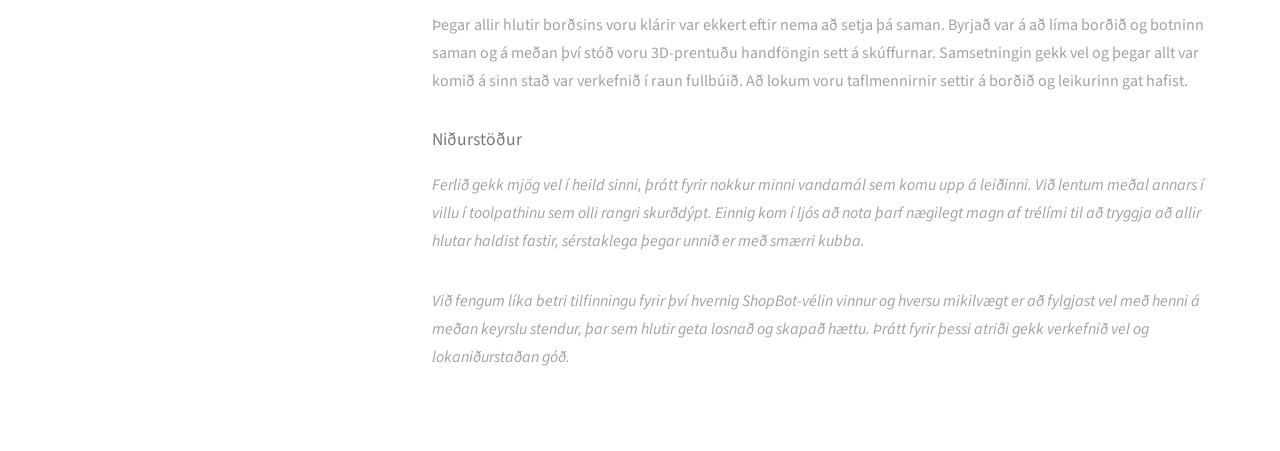
==== commit 1d28434e: "lagað" ====
--- a/index.html
+++ b/index.html
@@ -20,7 +20,7 @@
     <header id="header">
       <div class="inner">
         <a href="#" class="image avatar"
-          ><img src="images/avatar.jpg" alt="Verkefnismynd"
+          ><img src="images/Taflbordid.jpg" alt="Verkefnismynd"
         /></a>
         <h1><strong>Skákborð úr tré</strong></h1>
         <p>Lokaverkefni í VÉL608G<br />Tölvustudd framleiðsla</p>
@@ -98,7 +98,6 @@
           height: auto;
         }
       </style>
-    </head>
     <body>
 
       </header>
@@ -118,10 +117,15 @@
           <h2>Verkefnalýsing</h2>
         </header>
         <p>
-          Lokaverkefni í <strong>VÉL608G Tölvustudd framleiðsla</strong>. Við
-          erum þriggja manna hópur sem hannar og framleiðir
+         
+          Lokaverkefni í <strong>VÉL608G Tölvustudd framleiðsla</strong>. 
+
+          <br/>
+          
+          Við erum þriggja manna hópur sem hannar og framleiðir
           <strong>skákborð úr tré með skúffum</strong> á hliðunum fyrir
           skákmennin. Verkefnið nýtir fjölbreytta framleiðsluferla, þar á meðal
+          skákmennina. Verkefnið nýtir fjölbreytta framleiðsluferla, þar á meðal
           CNC-fræsingu með Shop Bot, 3D prentun og handavinnu.
         </p>
 
@@ -187,6 +191,11 @@
         <!-- Verkefnastjórnun -->
         <h3 id="verkefnastjornun">Verkefnastjórnun og Verkskipulag</h3>
 
+        <p>Áður en byrjað var á verkefninu fóru hópmeðlimir yfir síður fyrri nemanda, þ.á m. 
+          hjá <a href="https://harik2112.github.io/Lokaverkefni/index.html">þessum</a> hóp og 
+          <a href="https://eagle301.github.io/Lokaverkefni/?fbclid=IwZXh0bgNhZW0CMTEAAR5TgRLVdIEp3xyO0yhXG0vnpLbGMbAr7EIC4lv0yxXw00XSavNoZun2FWfucA_aem_aZwhqV1JxeK8UdpVwS6-uQ#">
+            þessum</a>. Þetta var gert til að átta sig á umfangi verkefnisins og til þess að geta skipulagt hvað hver verkþáttur átti að taka langan tíma.</p>
+
         <h4>Gantt-kort</h4>
         <p>
           Hér fyrir neðan má sjá Gantt-kortið sem var unnið á vefsíðunni
@@ -195,6 +204,9 @@
         <img src="images/Online Gantt 20260404.png" width="900" />
 
         <h4>Tímalína verkefnis</h4>
+        <p>Hópurinn náði að halda sig innan áætlaða tímaramma nokkuð vel, nema það að það þurfti að fresta fræsingu um nokkra daga þar sem það var gríðarleg eftirspurn fyrir henni.</p>
+
+        <!-- <h4>Tímalína verkefnis</h4>
         <div class="table-wrapper">
           <table>
             <thead>
@@ -259,11 +271,13 @@
             </tbody>
           </table>
         </div>
+        </div> -->
 
 
         <!-- Verkskipulag -->
 
-        <h4>Verkaskipting</h4>
+        <!-- <h4>Verkaskipting</h4> -->
+        <!-- <h4>Verkaskipting</h4>
         <div class="table-wrapper">
           <table>
             <thead>
@@ -314,6 +328,7 @@
           <li>Að undirbúa toolpath <a href="https://www.youtube.com/watch?v=mTTrG9jYQqc">pt.1</a></li>
           <li>Að undirbúa toolpath <a href="https://www.youtube.com/watch?v=pQ3PzItsdzg">pt.2</a></li>
         </ul>
+        </div> -->
 
       </section>
 
@@ -325,7 +340,8 @@
           <h2>Hönnun og undirbúningur</h2>
         </header>
         <p>
-          Verkefnið byrjaði á hugsunarstormi (e.brainstorm) hjá hópmeðlimum en það var strax ljóst að mesti áhuginn var á að búa til einhverskonar leik. Fyrsta hugmyndin sem kom var að 
+          
+          Verkefnið byrjaði eins og hvert annað, hópmeðlimir horfðu allir á myndbönd um <a href="https://www.youtube.com/watch?v=Ti60KJA9bxQ&t=600s">lokaverkefnið</a> ásamt <a href="https://www.youtube.com/watch?v=2CdfYVHhRUY">fræsingu</a>. Síðan byrjaði hugmyndaleit hjá hópmeðlimum en það var strax ljóst að mesti áhuginn var á að búa til einhverskonar leik. Fyrsta hugmyndin sem kom var að 
           búa til völundarhúsleik með kúlu og hindrunum. Hópmeðlimum leist vel á það en hugmyndin um að gera flott skákborð var erfitt að hunsa þar sem að við höfum allir gaman að skák.
           Þegar lokaniðurstaða á hugmynd var klár var farið strax í að skipta upp verkefnum og búa til tímaplan sem lesa má hér að ofan.
         </p>
@@ -334,8 +350,20 @@
         <div class="hero-wrapper">
           <img src="images/ballgame.jpg" alt="Taflborðið" class="hero-image">
         </div>
+
+        <p>Í kjölfarið var horft á eftirfarandi myndbönd til þess að fræðast um fræsingu:</p>
+
+        <h4>Myndbönd um fræsingu frá Fab Lab Akureyri</h4>
+        <ul>
+          <li>Að teikna mót <a href="https://www.youtube.com/watch?v=ADzTISFEWa4">pt.1</a></li>
+          <li>Að teikna mót <a href="https://www.youtube.com/watch?v=ko9NnUPxS0s">pt.2</a></li>
+          <li>Að teikna mót <a href="https://www.youtube.com/watch?v=oZ3eleM546c">pt.3</a></li>
+          <li>Að undirbúa toolpath <a href="https://www.youtube.com/watch?v=mTTrG9jYQqc">pt.1</a></li>
+          <li>Að undirbúa toolpath <a href="https://www.youtube.com/watch?v=pQ3PzItsdzg">pt.2</a></li>
+        </ul>
+
                <!-- Efnisval -->
-        <h3 id="efnisval">Efni og verkfæri</h3> <p> Eftir að verkefnaskipulagði var komið fórum við að velja efni fyrir borðið og nota það sem var aðgengilegt. 
+        <h3 id="efnisval">Efni og verkfæri</h3> <p> Eftir að verkefnaskipulagið var komið fórum við að velja efni fyrir borðið og nota það sem var aðgengilegt. 
           Við vildum að taflborðið sjálft væri úr fínni við þar sem yfirborðið er mest áberandi hluti verkefnisins. Fyrir skúffurnar og botninn var 
           notaður grófari viður sem var einnig til staðar. Við samsetningu var þess gætt að snúa hliðunum sem voru illar farnar inn á við svo þær væru ekki sjáanlegar. 
         </p> <p> Auk viðar var notað PLA-plast í 3D prentara til að búa til handföng á skúffurnar, 
@@ -343,10 +371,18 @@
 
           </p>
           <h4>Taflborðið</h4>
-          <p>Eins og kom fram í verkefnaskipulaginu var það hlutverk Jovans að hanna taflborðið en hlesta áskoruninn var að hvernig best væri að búa til skákreitina. Fyrsta hugmyndin var að mála reitina en allir 
-            hópmeðlimir voru sammála að það nýting á Shop Bot vélinni væri þá ekki nóg of góð. Kom þá sú hugmynd að finna tvær plötur fyrir sitthvoran lit, líma þær saman og fræsa af eina plötuna þannig eina sem 
-            væri eftir á henni væru reitirnir. Til öryggis var passað að hönnunin yrði parametrísk til að búast við mögulegum breytingum en gert var ráð fyrir að taflborðið yrði 500 mm x 500 mm að stærð og var platan 14.5 mm að Þykkt
-            . Þegar Hönnuninn var klár var sett upp toolpath sem Magnús fór svo yfir fyrir fræsingu.
+          <p>Eins og kom fram í verkefnaskipulaginu var það hlutverk Jovans að hanna taflborðið en helsta áskoruninn var það hvernig best væri að búa til skákreitina. Fyrsta hugmyndin var að mála reitina en allir 
+            hópmeðlimir voru sammála að nýting á Shop Bot vélinni væri þá ekki nóg of góð. Kom þá sú hugmynd að finna tvær plötur fyrir sitthvoran lit, líma þær saman og fræsa af eina plötuna þannig eina sem 
+            væri eftir á henni væru reitirnir. Til öryggis var passað að hönnunin yrði parametrísk til að búast við mögulegum breytingum en gert var ráð fyrir að taflborðið yrði 500 mm x 500 mm að stærð og var platan 14.5 mm að þykkt
+            . Auk þess var horft sérstaklega til þess að standard 6 mm fræsibiti gæti skorið í reitina svo kantar voru rúnaðir og gert bil milli horna reita.
+
+            <br/>
+
+          <div class="hero-wrapper">
+            <img src="images/bil.png" alt="Taflborðið" class="hero-image">
+          </div>
+            
+            Þegar hönnunin var klár var sett upp toolpath sem Magnús fór svo yfir fyrir fræsingu.
           </p>
           
           <div class="fusion-viewer">
@@ -376,13 +412,13 @@
           
           <h3>Fusion 360 og Toolpath</h3>
           <p>Líkt og í síðustu verkefnum í tölvustuddri framleiðslu var auðveldast að halda áfram að nota Fusion 360 þar sem hópmeðlimir voru orðnir vanir því umhverfi og kennslumyndböndin frá Fab Lab Akureyri fyrir Shop bot
-            voru öll í Fusion. Líkt og í verkefni 2 var notast við manifacture hlutan í Fusion til að búa til toolpath og var fylgt eftir myndbandinu frá Fab lab Akureyri við gerð þess þar sem myndbandið
+            voru öll í Fusion. Líkt og í verkefni 2 var notast við Manifacture hlutann í Fusion til að búa til toolpath og var fylgt eftir myndbandinu frá Fab lab Akureyri við gerð þess þar sem myndbandið
             sýndi vel hvernig best væri að fara að því. Hópmeðlimir sáu um að búa til toolpath fyrir hverja hönnun en til öryggis fór Magnús yfir toolpathið til að bæði samstilla með Shop Bot og passa upp á að 
             réttur biti væri fyrir valinu hverju sinni. 
         <h4>Verkfæri og vélar</h4>
 
           <p>
-          Við undirbúning fyrir fræsingu voru verkfæraferlar settir upp í Fusion fyrir bæði taflborðið og skúffuna. Sami 6 mm flat biti var notaður í báðum hlutum verkefnisins, en mismunandi ferlar voru valdir eftir því hvort verið var að fjarlægja efni innan úr hlutunum eða skera út útlínur þeirra.
+          Við undirbúning fyrir fræsingu voru verkfæraferlar settir upp í Fusion fyrir bæði taflborðið og skúffuna. Að mestu leyti var notaður 6 mm flatur biti í báðum hlutum verkefnisins, nema þegar rammi utan um var skorinn og þegar límda platan var skorin að reitunum en það var gert með 12 mm bita. Þó voru mismunandi ferlar valdir eftir því hvort verið var að fjarlægja efni innan úr hlutunum eða skera út útlínur þeirra.
           </p>
 
           <p><strong>Shop Bot bitar:</strong></p>
@@ -403,6 +439,12 @@
                   <td>Flat end mill</td>
                   <td>Notaður í pocket og 2D contour ferla fyrir taflborð og skúffu</td>
                 </tr>
+                <tr>
+                  <td>T2</td>
+                  <td>12 mm</td>
+                  <td>Flat end mill</td>
+                  <td>Notaður í ramma ásamt fræsingu í gegnum litla borðið að reitunum</td>
+                </tr>
               </tbody>
             </table>
           </div>
@@ -414,7 +456,7 @@
           Hér fyrir neðan eru helstu verkfæraferlar sem notaðir voru í Fusion. Pocket-ferlarnir voru notaðir til að fræsa út efni innan úr flötum, en 2D contour-ferlarnir voru notaðir til að skera út útlínur hlutanna.
           </p>
 
-          <h4>Taflborðið</h4>
+          <h4>Taflborðið (aðal plata)</h4>
           <div class="table-wrapper">
             <table>
               <thead>
@@ -442,10 +484,16 @@
                   <td>Til að skera út útlínur og kanta taflborðsins</td>
                 </tr>
               </tbody>
+
             </table>
-          </div>
-
-          <h4>Skúffan</h4>
+
+            <div class="hero-wrapper" style="display: flex; gap: 1rem;">
+              <img src="images/positive.png" alt="Taflborðið" class="hero-image">
+              <img src="images/contour1.png" alt="Description" class="hero-image">
+          </div>
+          </div>
+
+          <h4>Taflborðið (litla platan)</h4>
           <div class="table-wrapper">
             <table>
               <thead>
@@ -457,6 +505,43 @@
                   <th>Notaður fyrir</th>
                 </tr>
               </thead>
+              <tbody>
+                <tr>
+                  <td>Pocket2</td>
+                  <td>Pocket</td>
+                  <td>T1 - 6 mm flat</td>
+                  <td>6 mm</td>
+                  <td>Til að fræsa út efni innan í borðinu og móta yfirborðið samkvæmt hönnun</td>
+                </tr>
+                <tr>
+                  <td>2D Contour2</td>
+                  <td>2D Contour</td>
+                  <td>T1 - 6 mm flat</td>
+                  <td>6 mm</td>
+                  <td>Til að skera út útlínur og kanta plötunnar</td>
+                </tr>
+              </tbody>
+
+            </table>
+
+            <div class="hero-wrapper" style="display: flex; gap: 1rem;">
+              <img src="images/negative.png" alt="Taflborðið" class="hero-image">
+              <img src="images/contour2.png" alt="Description" class="hero-image">
+          </div>
+          </div>
+
+          <h4>Skúffan</h4>
+          <div class="table-wrapper">
+            <table>
+              <thead>
+                <tr>
+                  <th>Nafn í Fusion</th>
+                  <th>Tegund ferils</th>
+                  <th>Biti</th>
+                  <th>Þvermál</th>
+                  <th>Notaður fyrir</th>
+                </tr>
+              </thead>
                 <tr>
                   <td>2D Contour2</td>
                   <td>2D Contour</td>
@@ -469,6 +554,32 @@
           </div>
               <div class="hero-wrapper">
                    <img src="images/toolpath.jpg" alt="Taflborðið" class="hero-image">
+                </div>
+
+                <h4>Auka fræsing til að jafna út ramma</h4>
+          <div class="table-wrapper">
+            <table>
+              <thead>
+                <tr>
+                  <th>Nafn í Fusion</th>
+                  <th>Tegund ferils</th>
+                  <th>Biti</th>
+                  <th>Þvermál</th>
+                  <th>Notaður fyrir</th>
+                </tr>
+              </thead>
+                <tr>
+                  <td>2D Pocket 2</td>
+                  <td>2D Pocket</td>
+                  <td>T2 - 12 mm flat</td>
+                  <td>12 mm</td>
+                  <td>Til að laga rammann og jafna hann út</td>
+                </tr>
+              </tbody>
+            </table>
+          </div>
+              <div class="hero-wrapper">
+                   <img src="images/rammi.png" alt="ramminn" class="hero-image">
                 </div>
 
                <hr />
@@ -502,6 +613,11 @@
 
         <h3>Borðið</h3>
         <p> Þegar skúffan var kláruð fór Jovan með hönnunina sína til Magnúsar sem, líkt og áður, fór yfir toolpathið og setti upp ShopBot-vélina. Byrjað var á að gera prufuplötu sem kom vel út </p> 
+
+          <div class="hero-wrapper">
+            <img src="images/prufa.jpeg" alt="Taflborðið" class="hero-image">
+          </div>
+
         <p> og því var fræst aftur í fullri stærð. Plöturnar voru síðan límdar saman og yfirborðið fræst þar til skákmynstrið kom í ljós. Við fræsinguna á yfirborðinu komu þó upp tvö atriði.
            Fyrra atriðið var að ekki hafði verið notað nægilegt lím þegar plöturnar voru límdar saman, sem varð til þess að nokkrir kubbar voru lausir. </p> 
         <p> Seinna atriðið var að ShopBot-vélin fór ekki nægilega langt út fyrir ramman og því voru endarnir enn tvískiptir. Til að laga það var farin önnur umferð, þar sem aðeins var fræst í kringum 
@@ -523,7 +639,7 @@
             Einnig kom í ljós að nota þarf nægilegt magn af trélími til að tryggja að allir hlutar haldist fastir, sérstaklega þegar unnið er með smærri kubba. </em></p> 
             <p><em> Við fengum líka betri tilfinningu fyrir því hvernig ShopBot-vélin vinnur og hversu mikilvægt er að fylgjast vel með henni á meðan keyrslu stendur, 
           þar sem hlutir geta losnað og skapað hættu. Þrátt fyrir þessi atriði gekk verkefnið vel og lokaniðurstaðan góð. </em></p>
-              
+
 
         <!-- ============================================
 							 SNIÐMÁT: Afritið og setjið ofan við síðustu
@@ -566,4 +682,4 @@
     <script src="assets/js/util.js"></script>
     <script src="assets/js/main.js"></script>
   </body>
-</html>
+</html>
--- a/assets/css/main.css
+++ b/assets/css/main.css
@@ -3231,4 +3231,16 @@
 	border: 1px solid #ccc;
 	background: #f3f3f3;
 	}
-	+	
+.hero-wrapper {
+  display: flex;
+  gap: 1rem;
+  overflow: hidden; /* remove scrollbar */
+}
+
+.hero-image {
+  width: 50%;
+  height: auto;
+  object-fit: cover;
+  flex-shrink: 1; /* allow images to shrink to fit */
+}
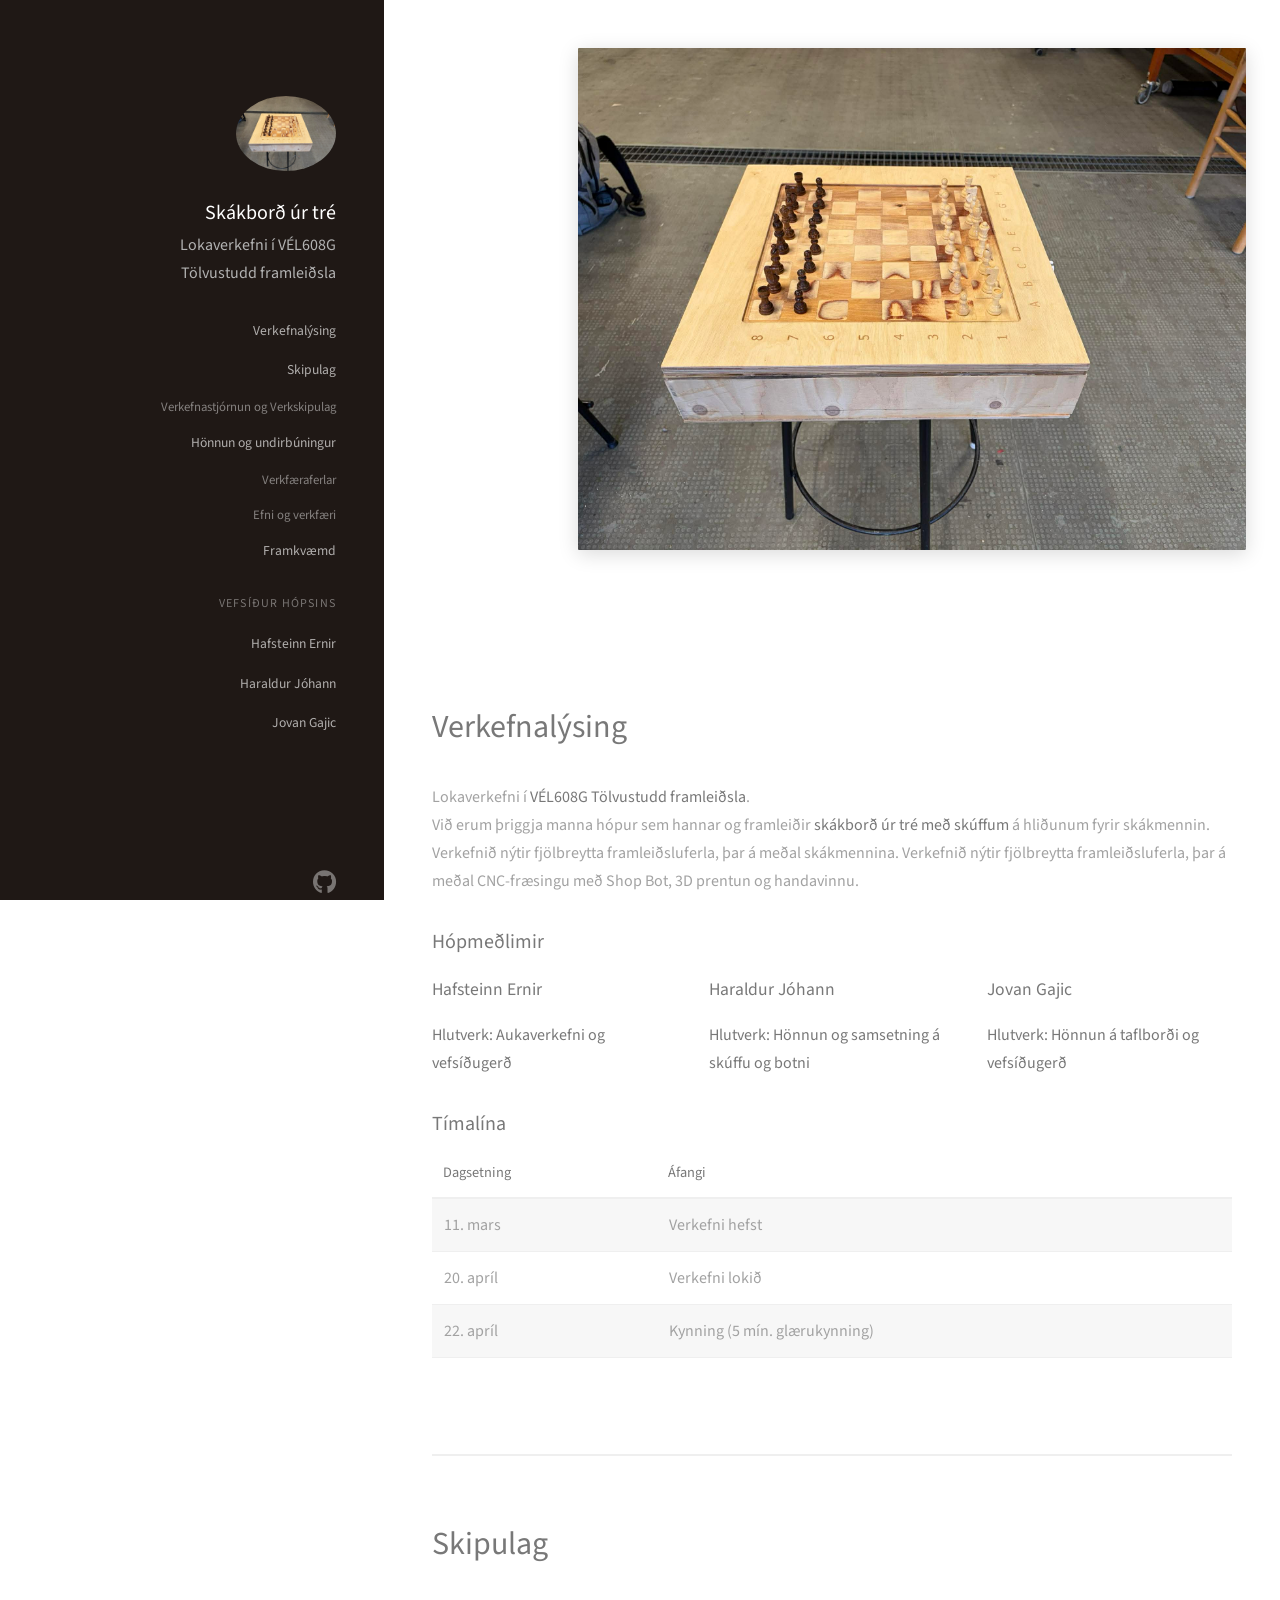
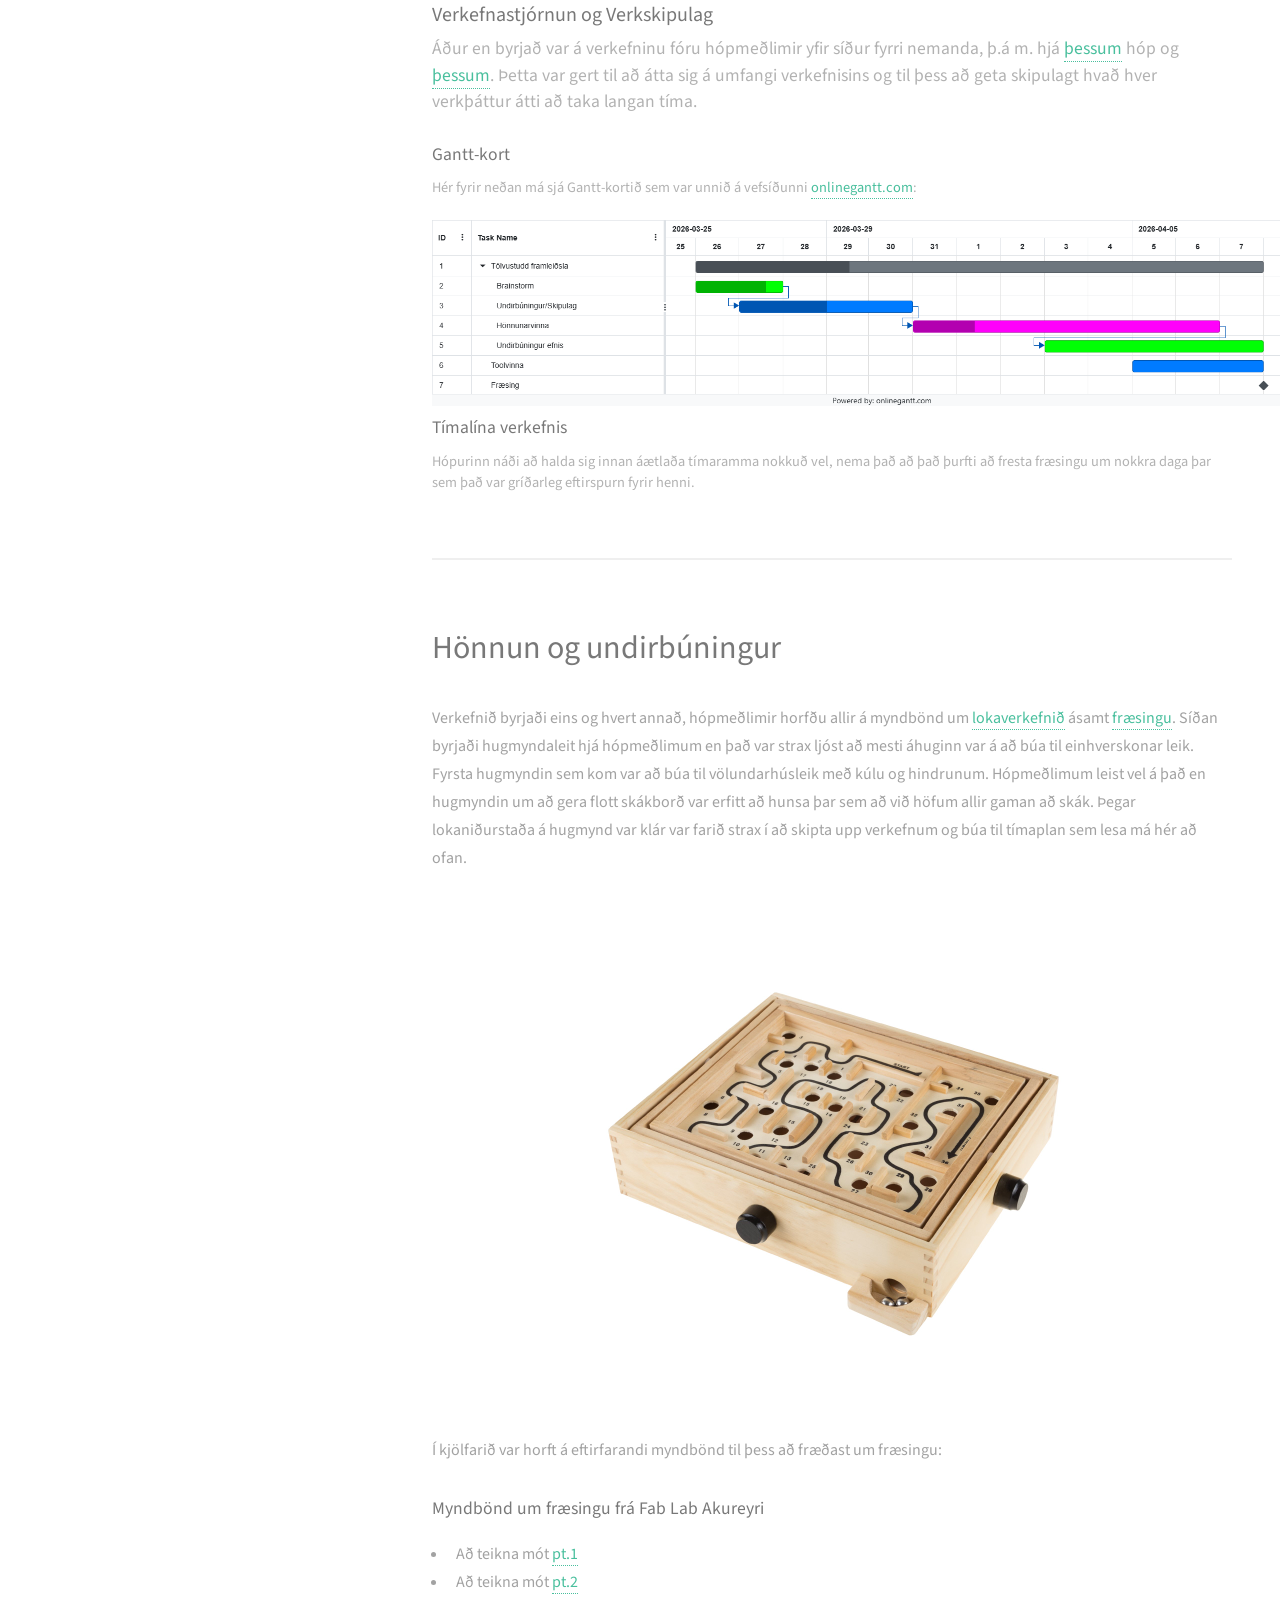
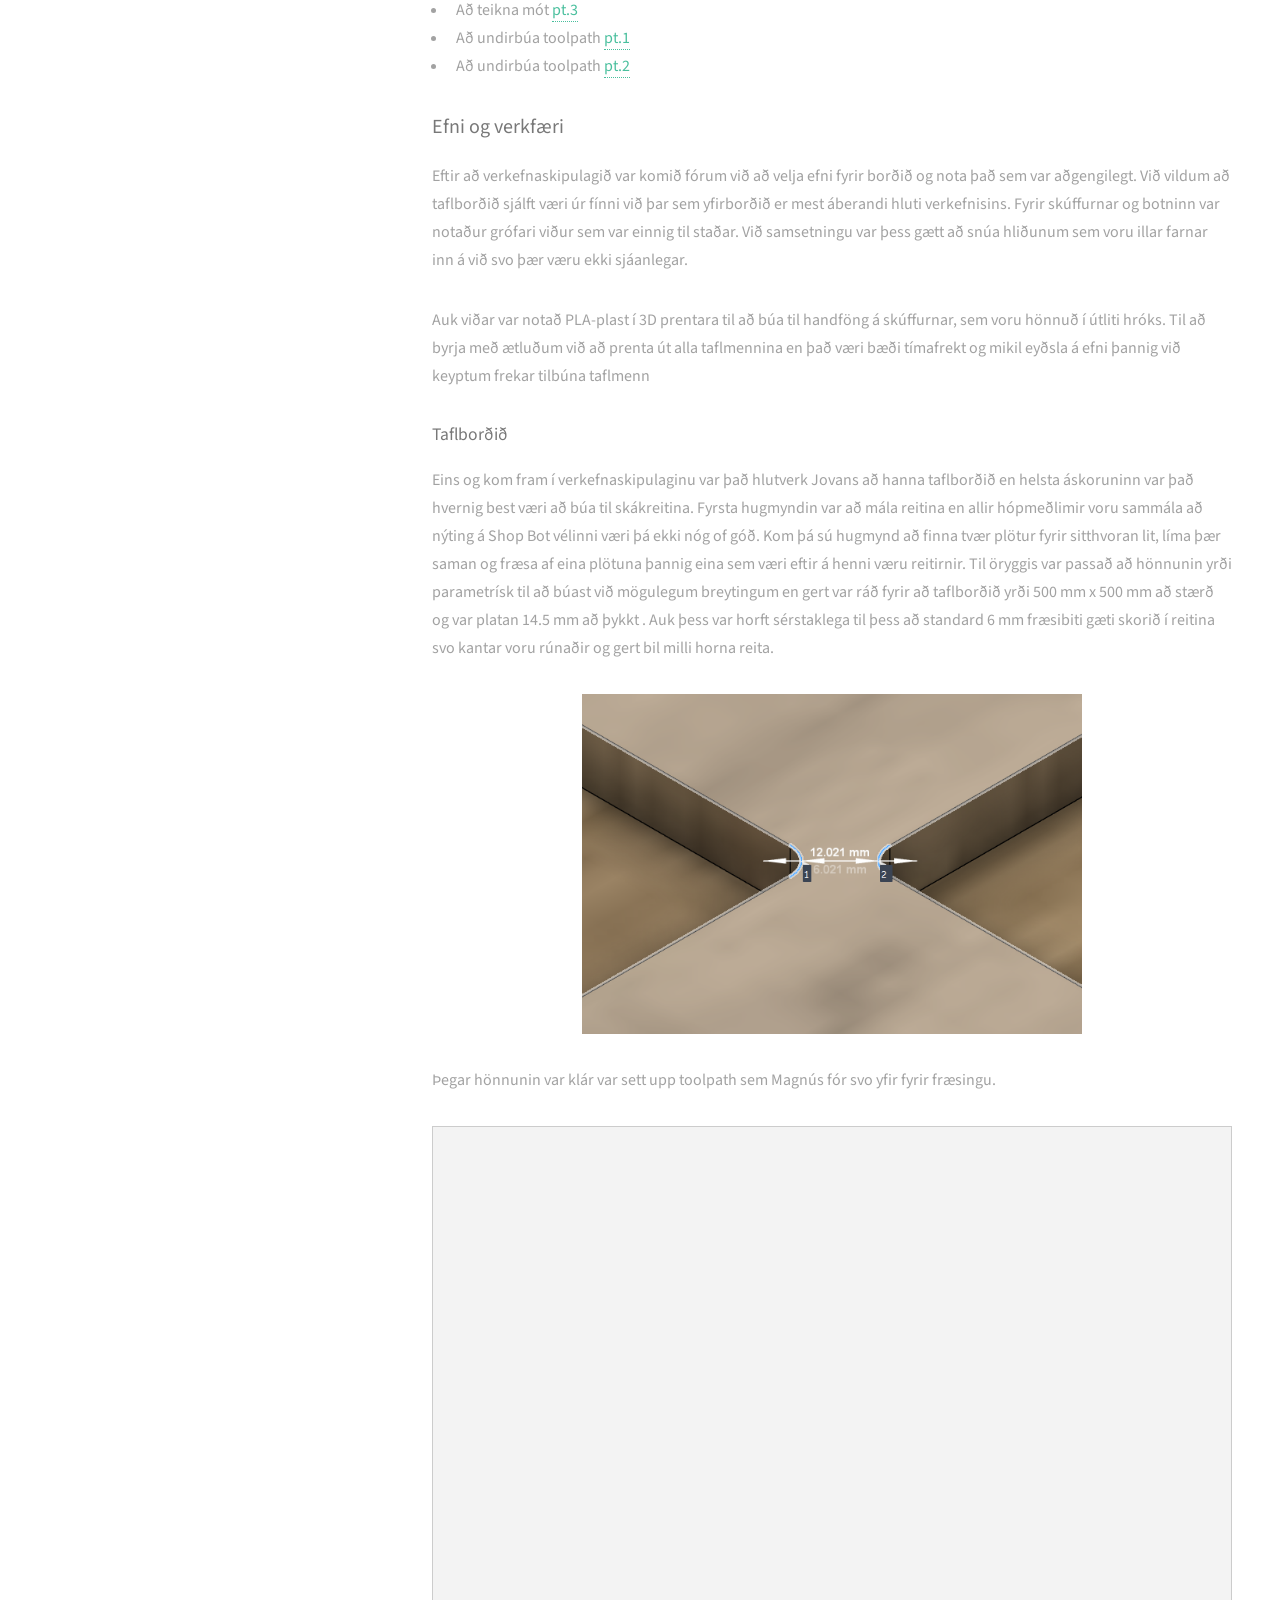
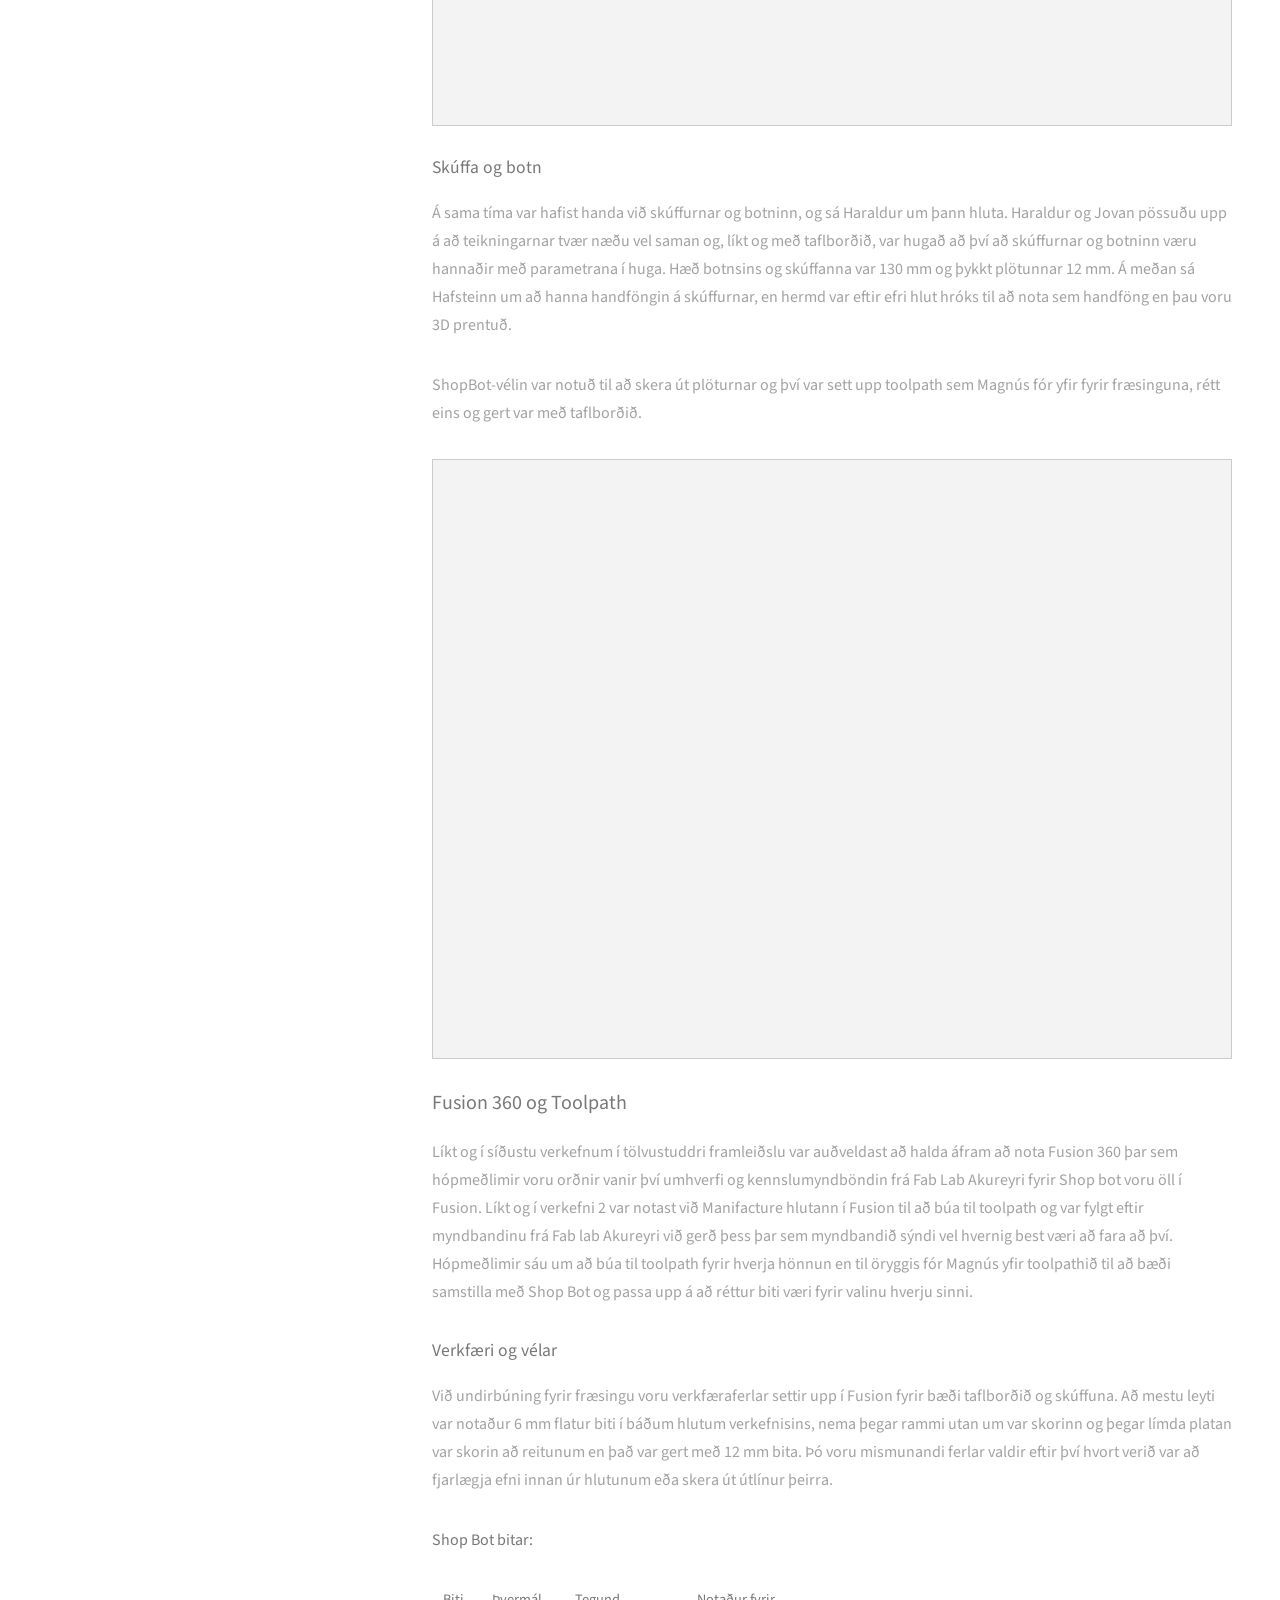
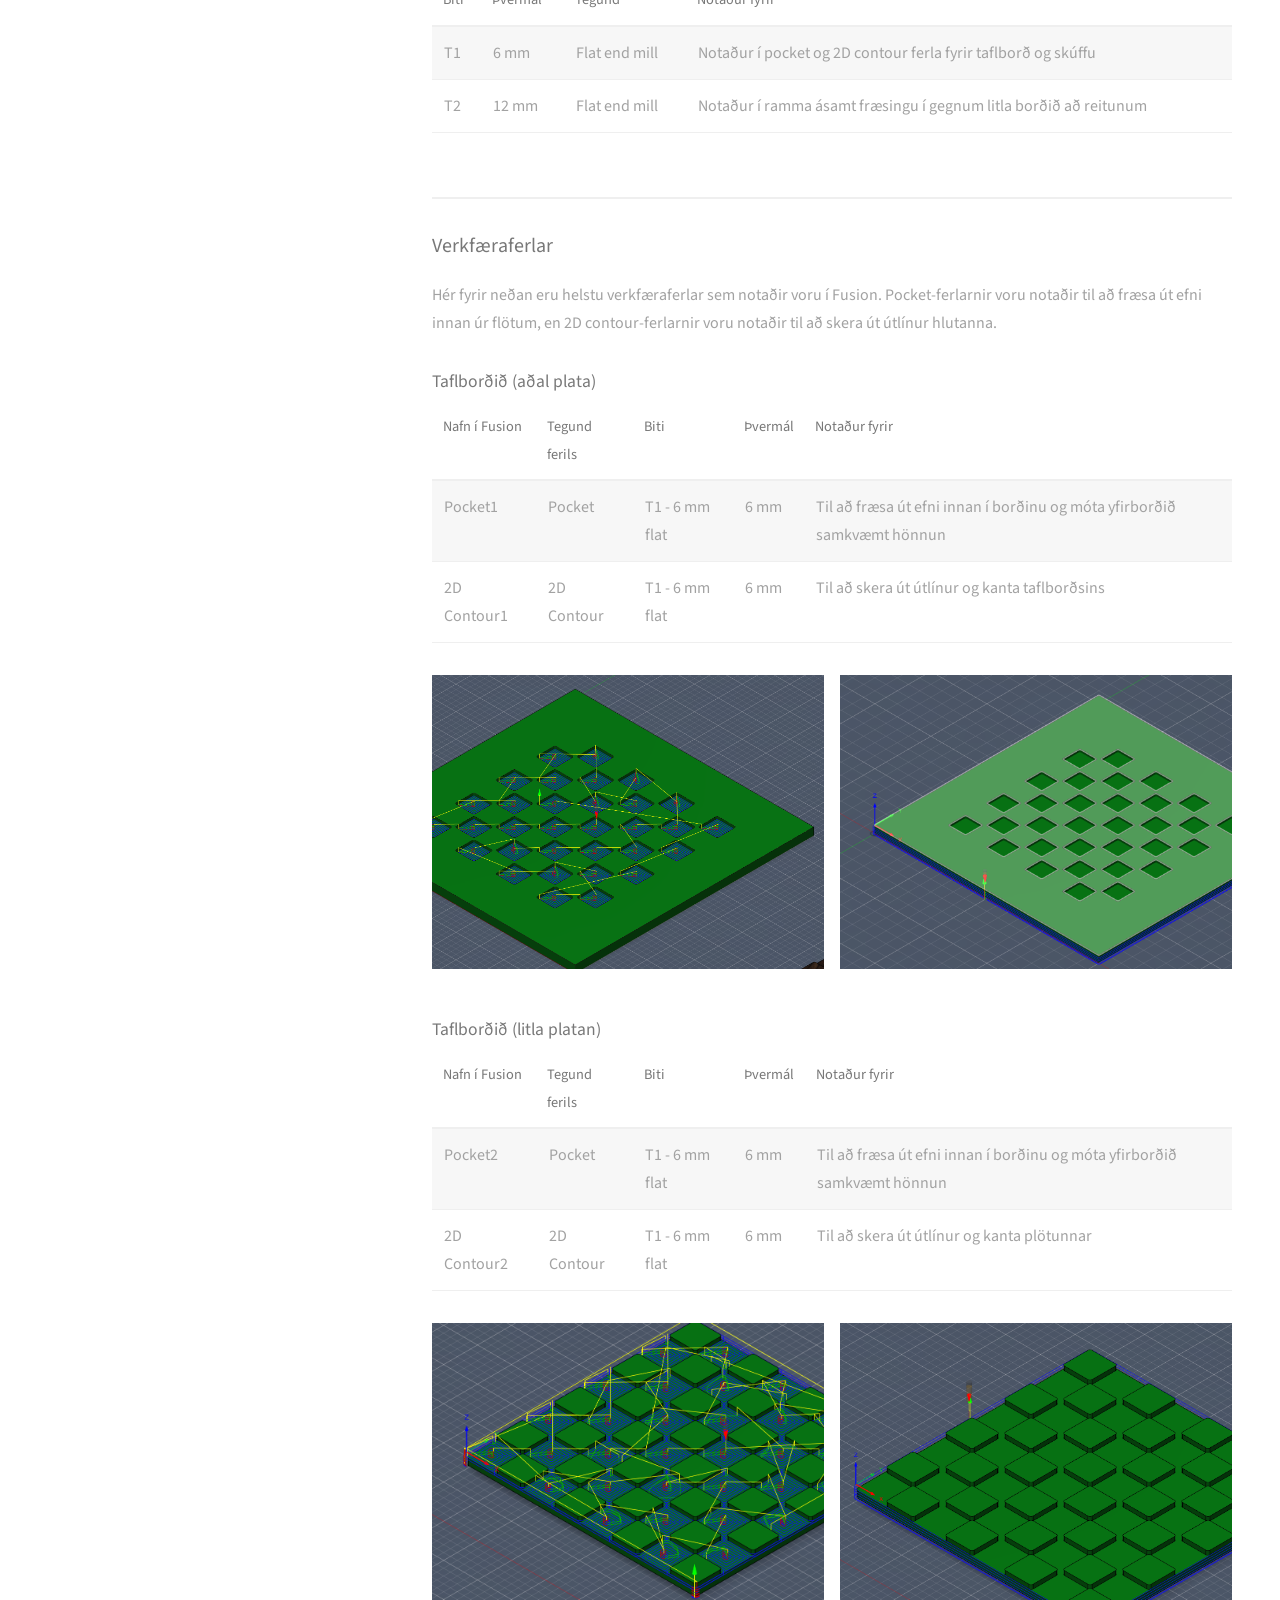
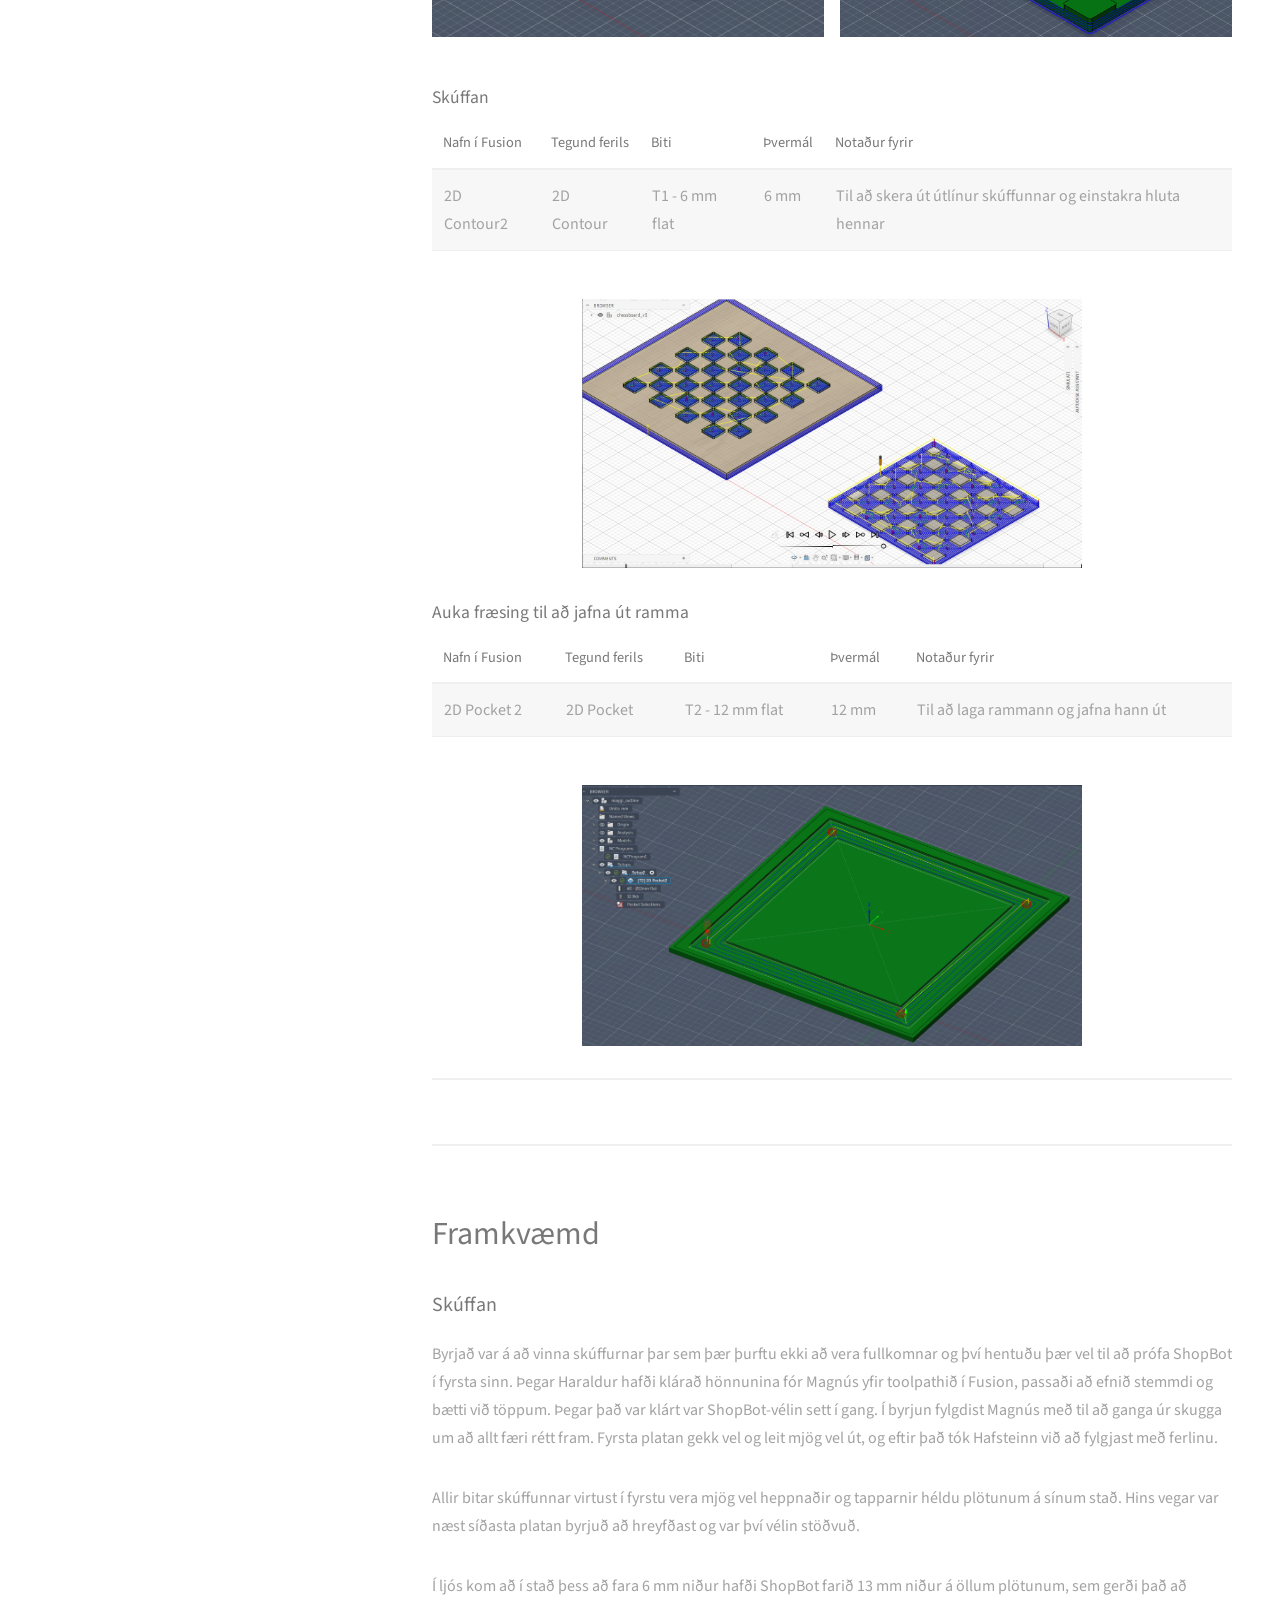
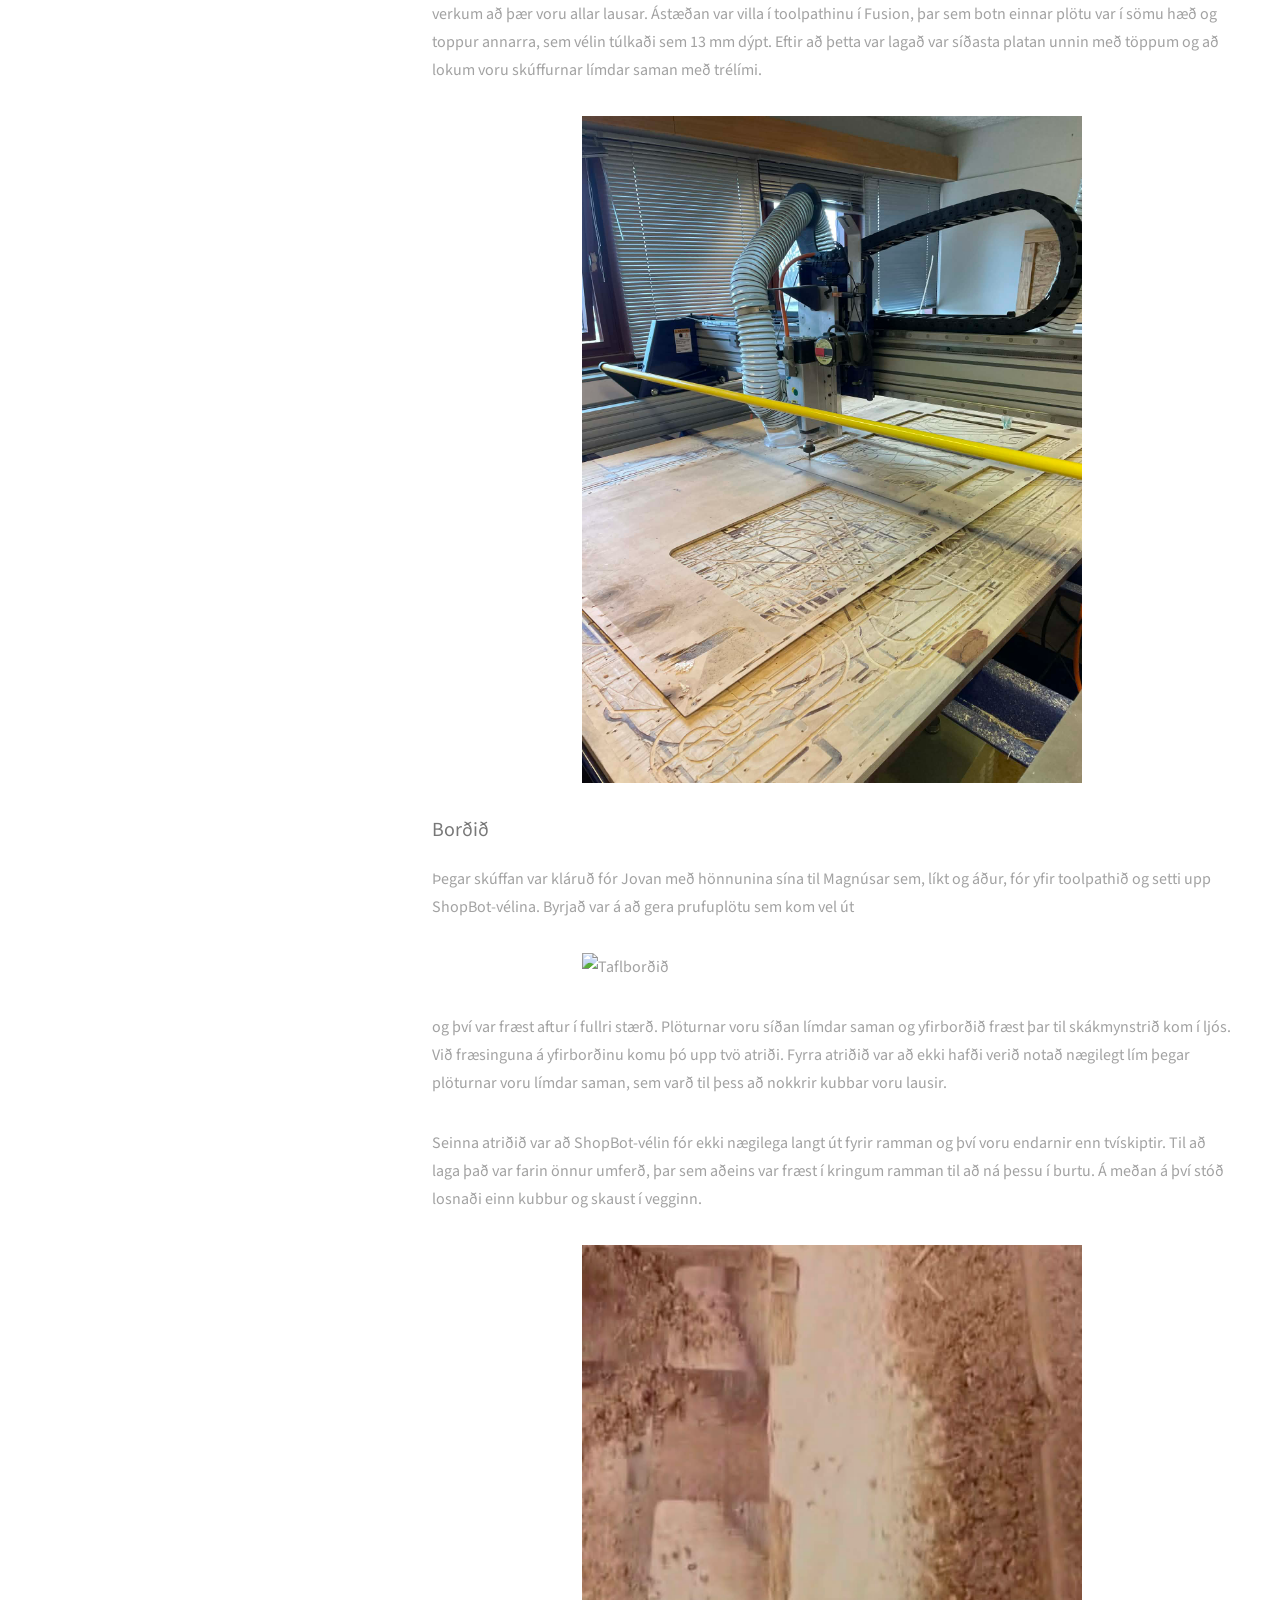
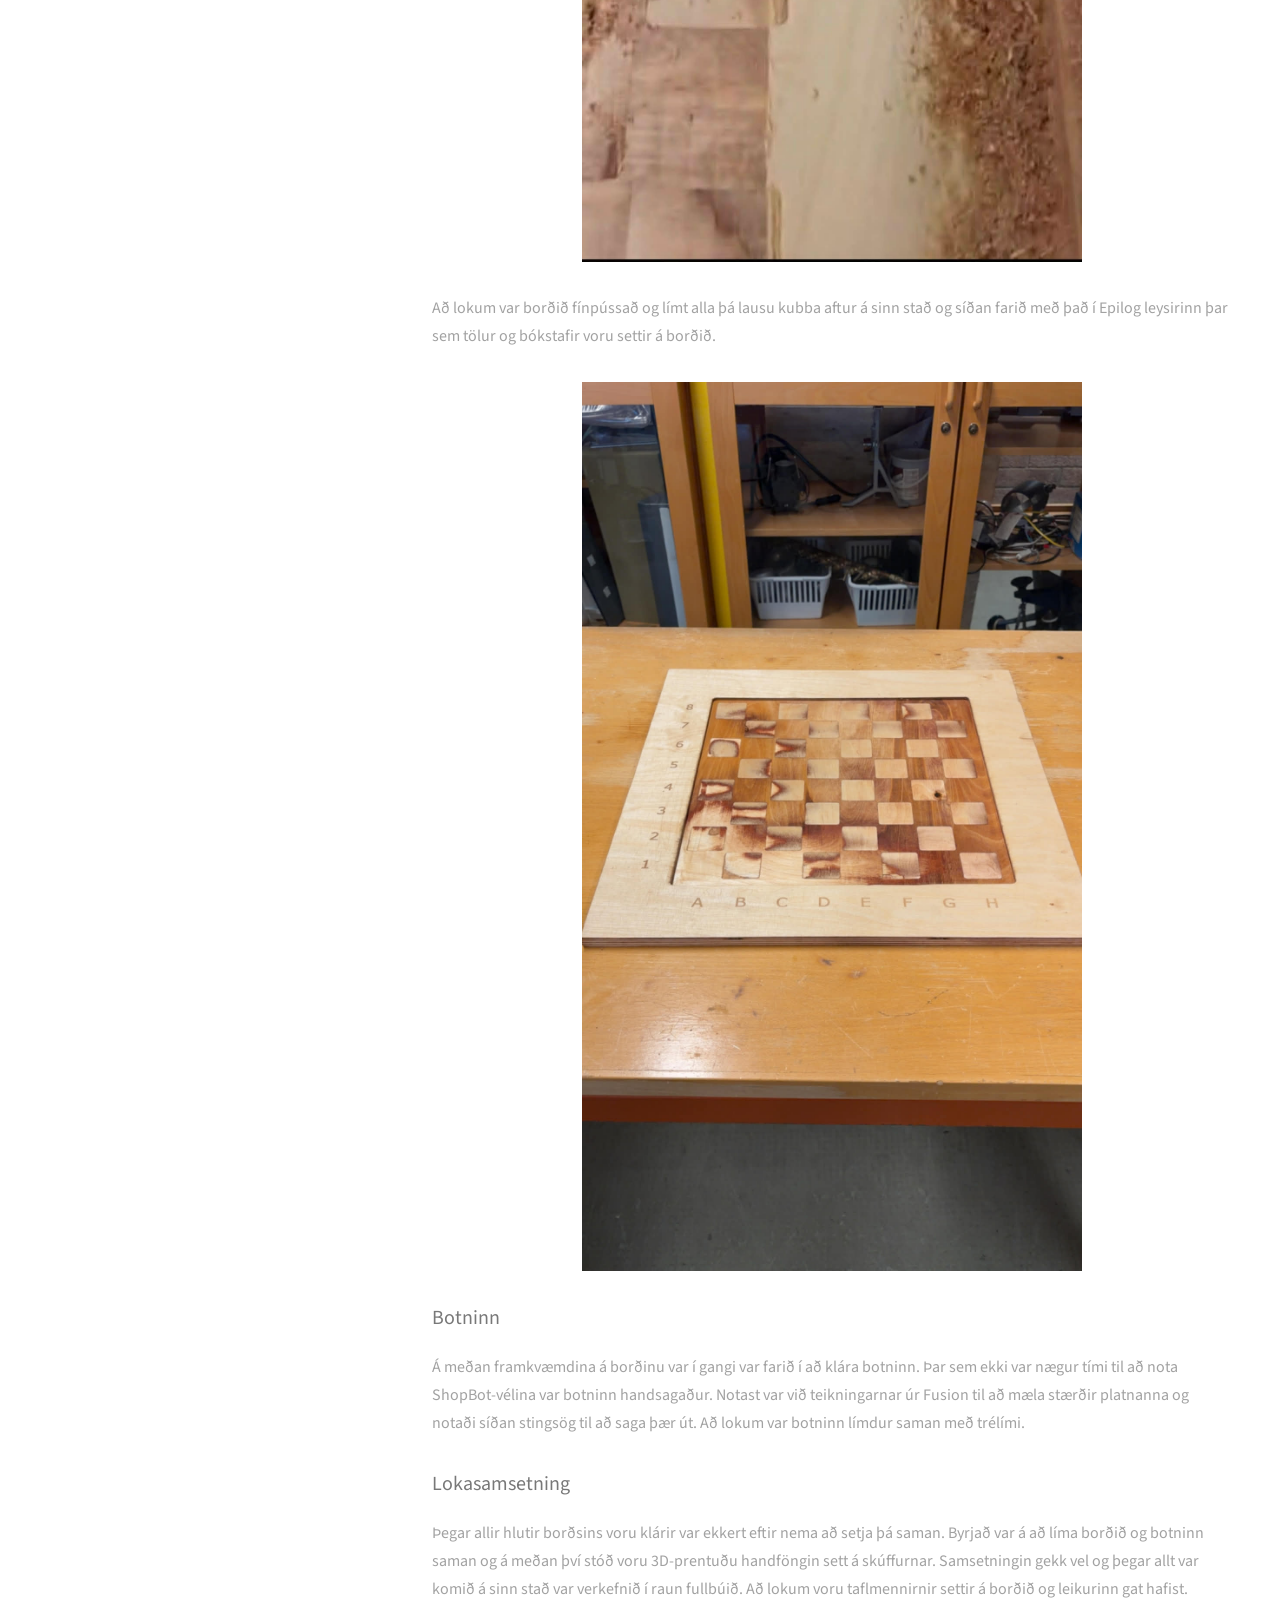
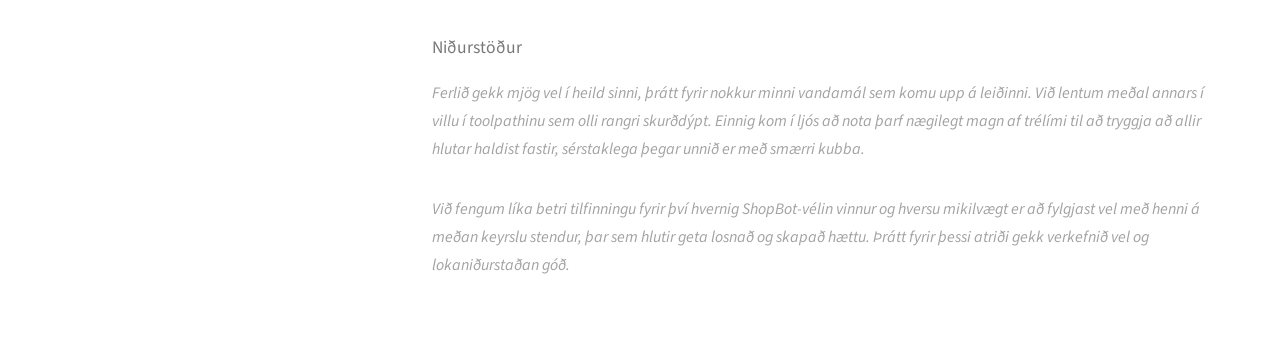
==== commit 41e8dfc8: "forsiðumynd" ====
--- a/index.html
+++ b/index.html
@@ -20,7 +20,7 @@
     <header id="header">
       <div class="inner">
         <a href="#" class="image avatar"
-          ><img src="images/Taflbordid.jpg" alt="Verkefnismynd"
+          ><img src="images/klarad_bord.jpg" alt="Verkefnismynd"
         /></a>
         <h1><strong>Skákborð úr tré</strong></h1>
         <p>Lokaverkefni í VÉL608G<br />Tölvustudd framleiðsla</p>
@@ -35,10 +35,10 @@
               </ul>
             </li>
             <li class="nav-parent">
-              <a href="#honnunarferli">Hönnunarferli</a>
+              <a href="#honnunarferli">Hönnun og undirbúningur</a>
               <ul class="nav-sub">
                 <li><a href="#verkfaeraferlar">Verkfæraferlar</a></li>
-                <li><a href="#efnisval">Efnisval</a></li>
+                <li><a href="#efnisval">Efni og verkfæri</a></li>
               </ul>
             </li>
             <li><a href="#framkvaemd">Framkvæmd</a></li>
@@ -102,9 +102,9 @@
 
       </header>
 
-          <div class="hero-wrapper">
-            <img src="images/Taflbordid.jpg" alt="Taflborðið" class="hero-image">
-          </div>
+         <div class="chessboard-wrapper">
+          <img src="images/klarad_bord.jpg" alt="Taflborðið" class="chessboard-image">
+        </div>
       
     <!-- Main -->
     <div id="main">
--- a/assets/css/main.css
+++ b/assets/css/main.css
@@ -3243,4 +3243,19 @@
   height: auto;
   object-fit: cover;
   flex-shrink: 1; /* allow images to shrink to fit */
+}
+
+.chessboard-wrapper {
+  text-align: center;
+  padding: 3rem 1rem;
+   padding-left: 35rem;
+}
+
+.chessboard-image {
+  max-width: 700px;
+  width: 95%;
+  height: auto;
+  border-radius: 1px;
+  box-shadow: 0 4px 20px rgba(0, 0, 0, 0.15);
+  display: inline-block;
 }
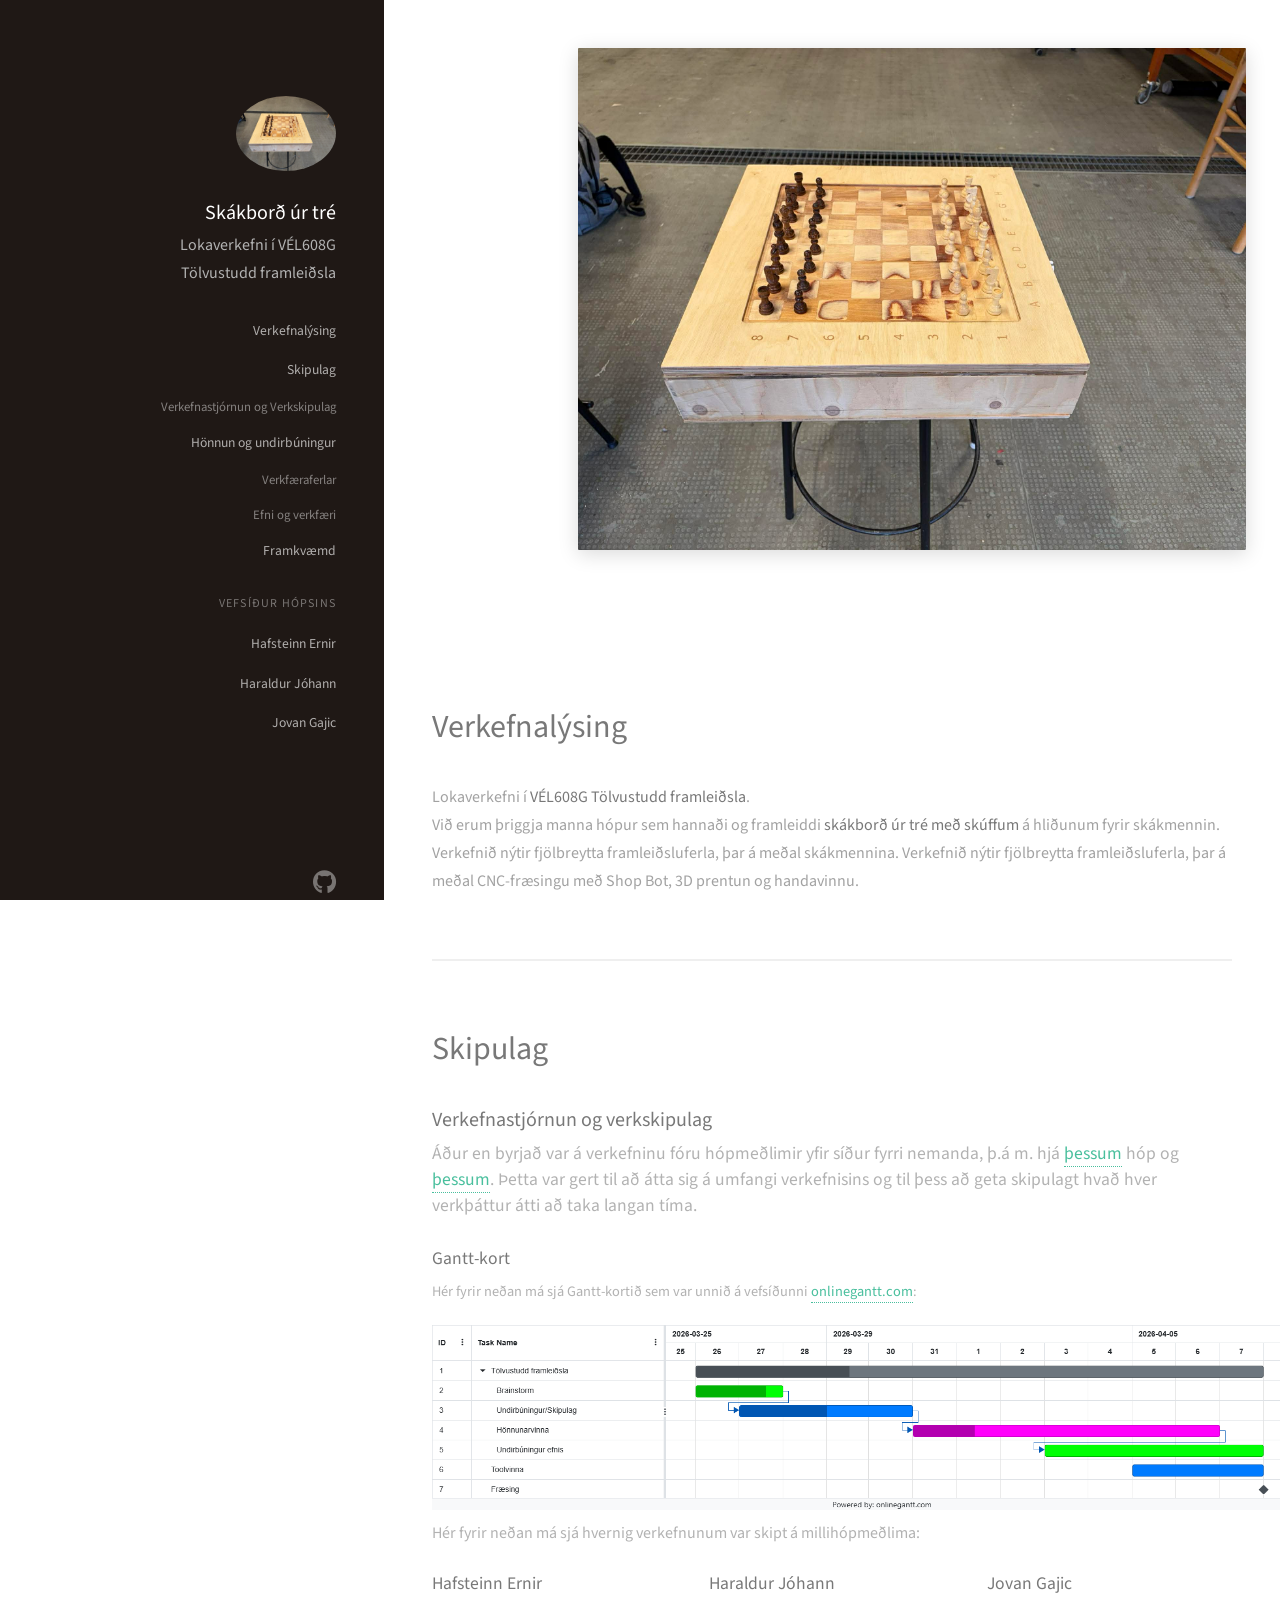
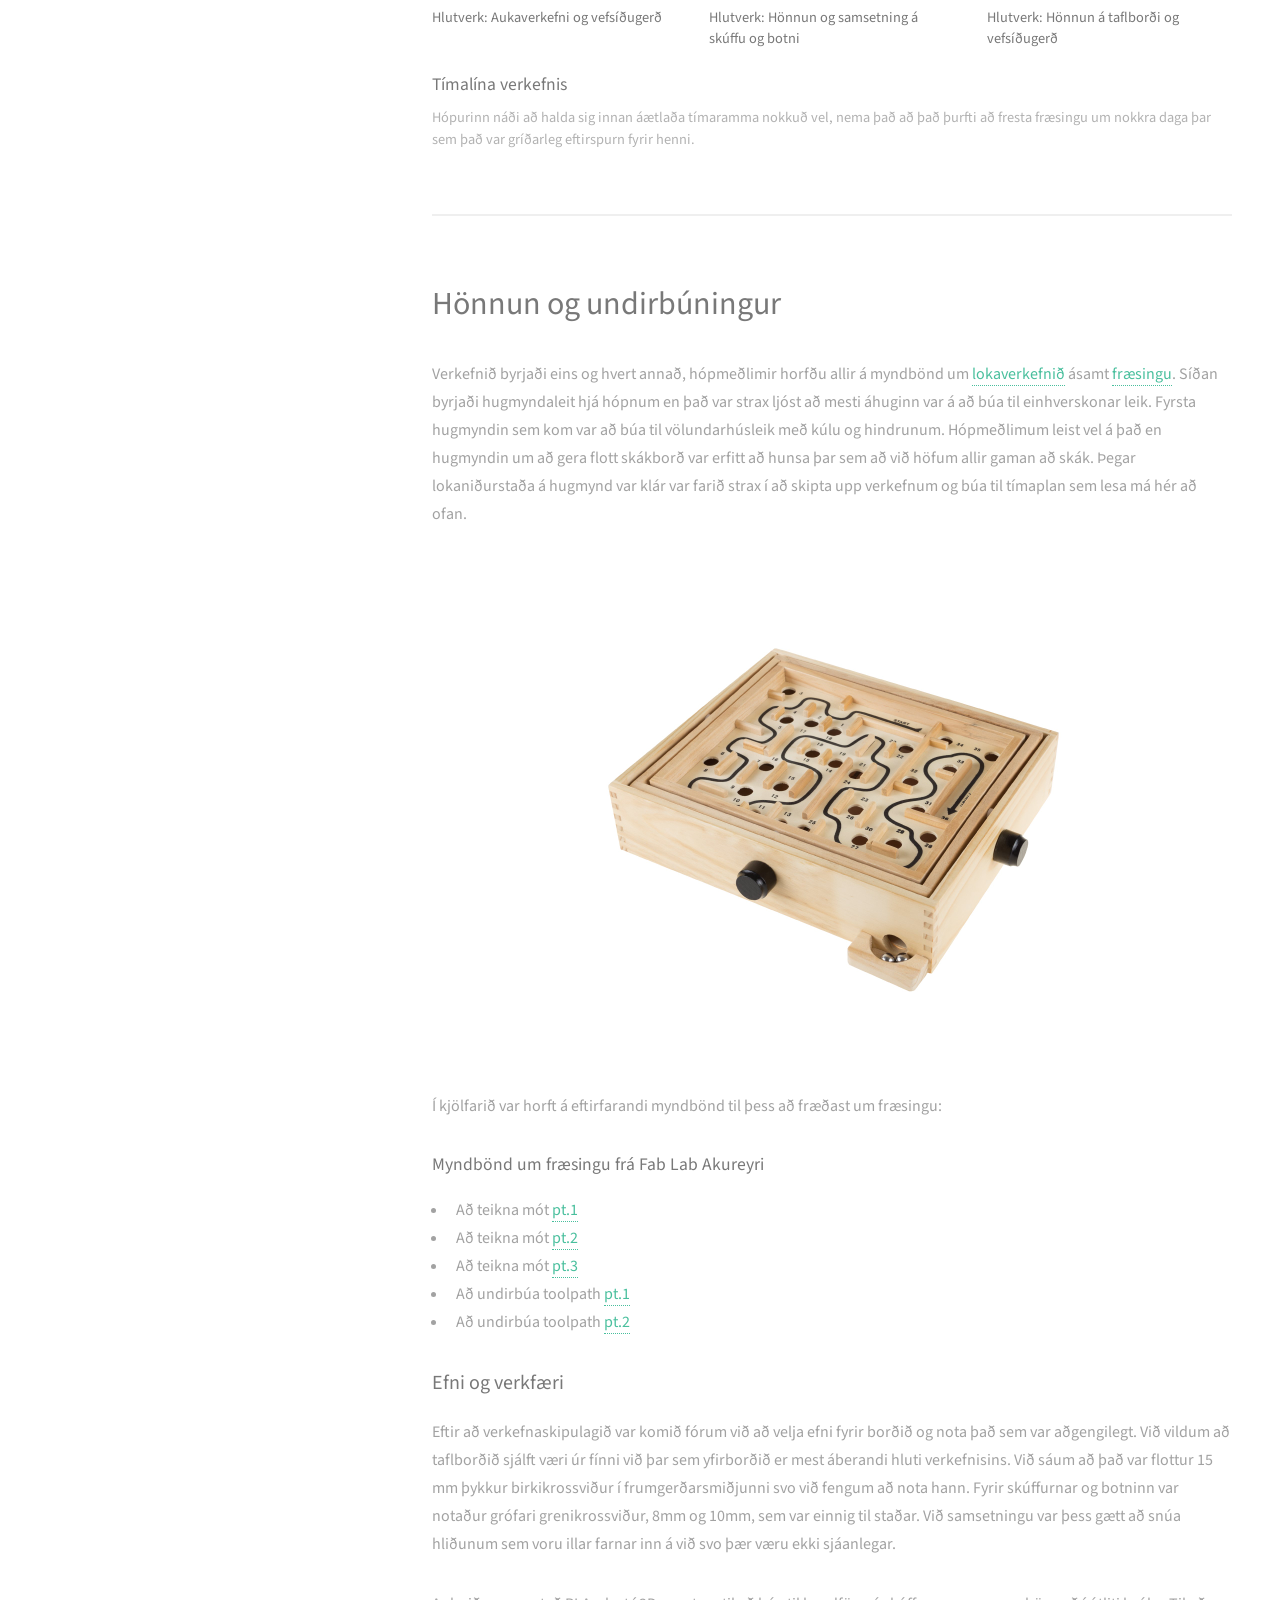
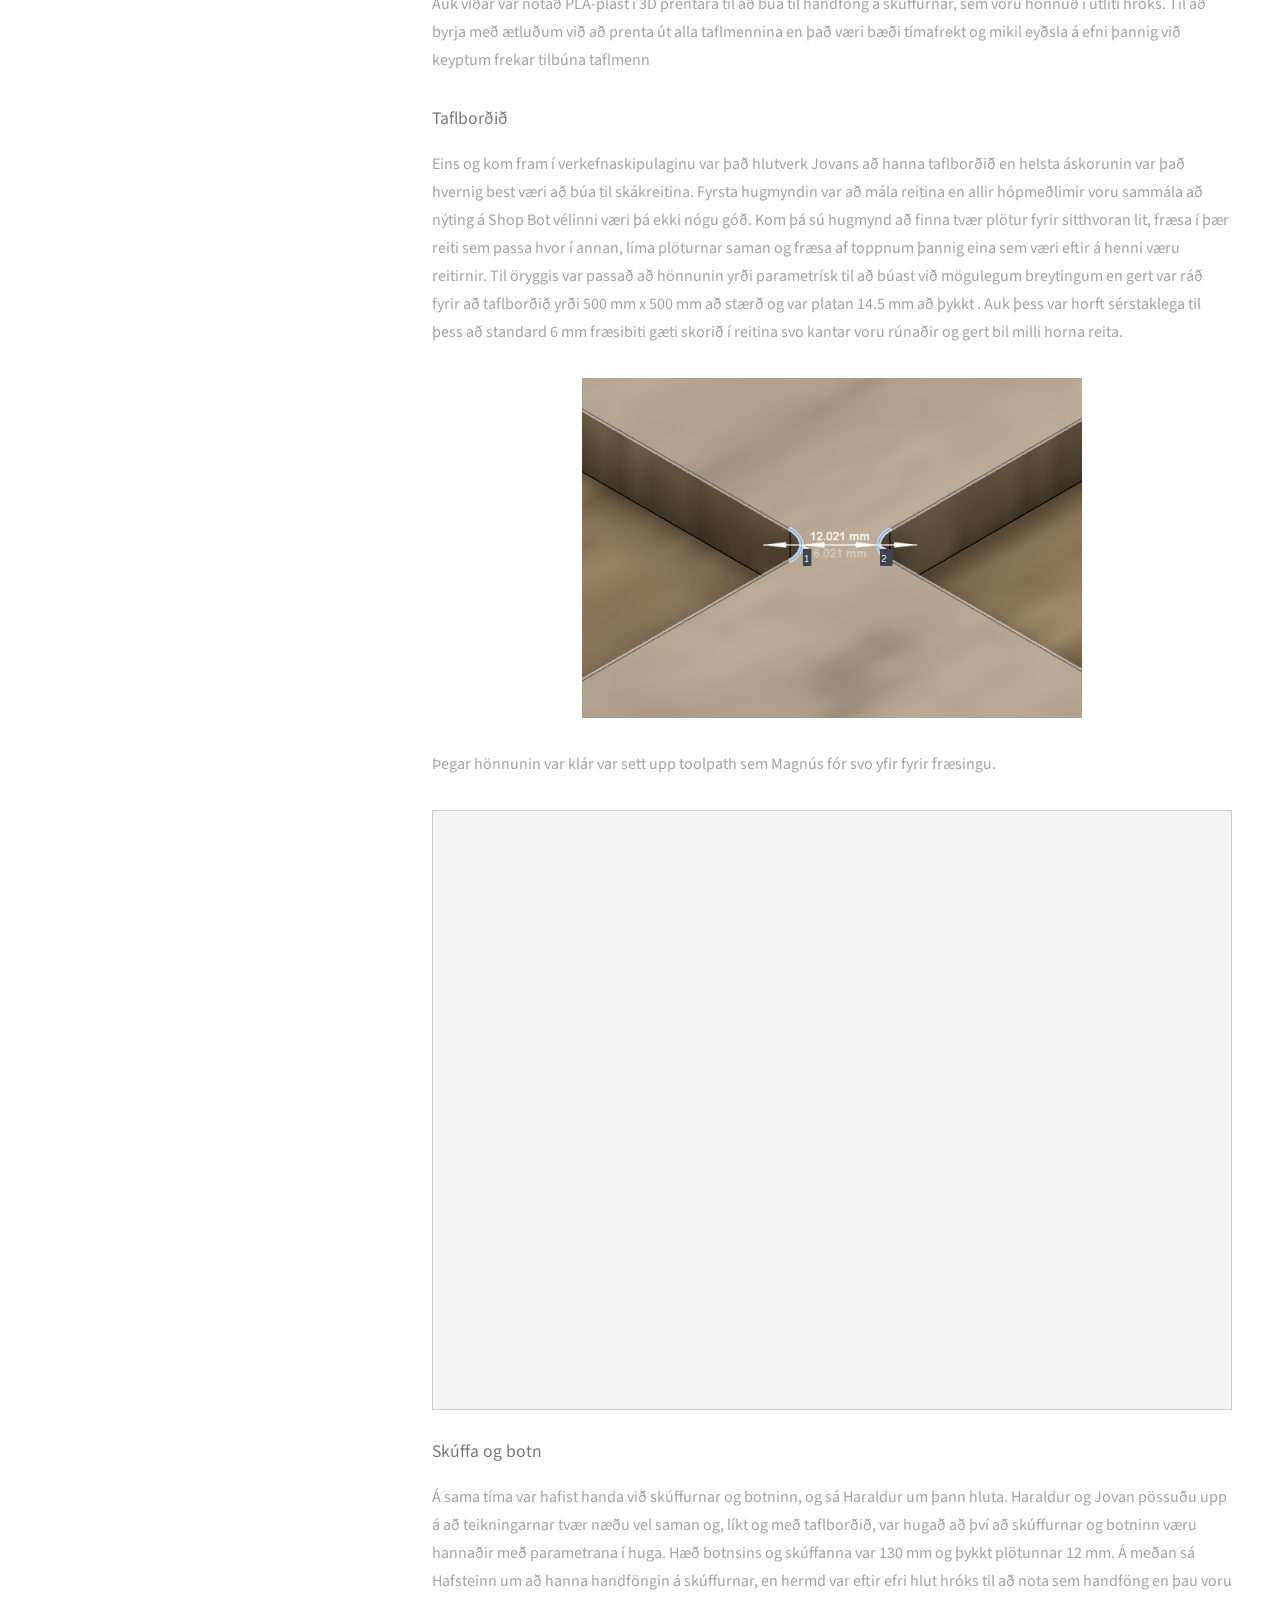
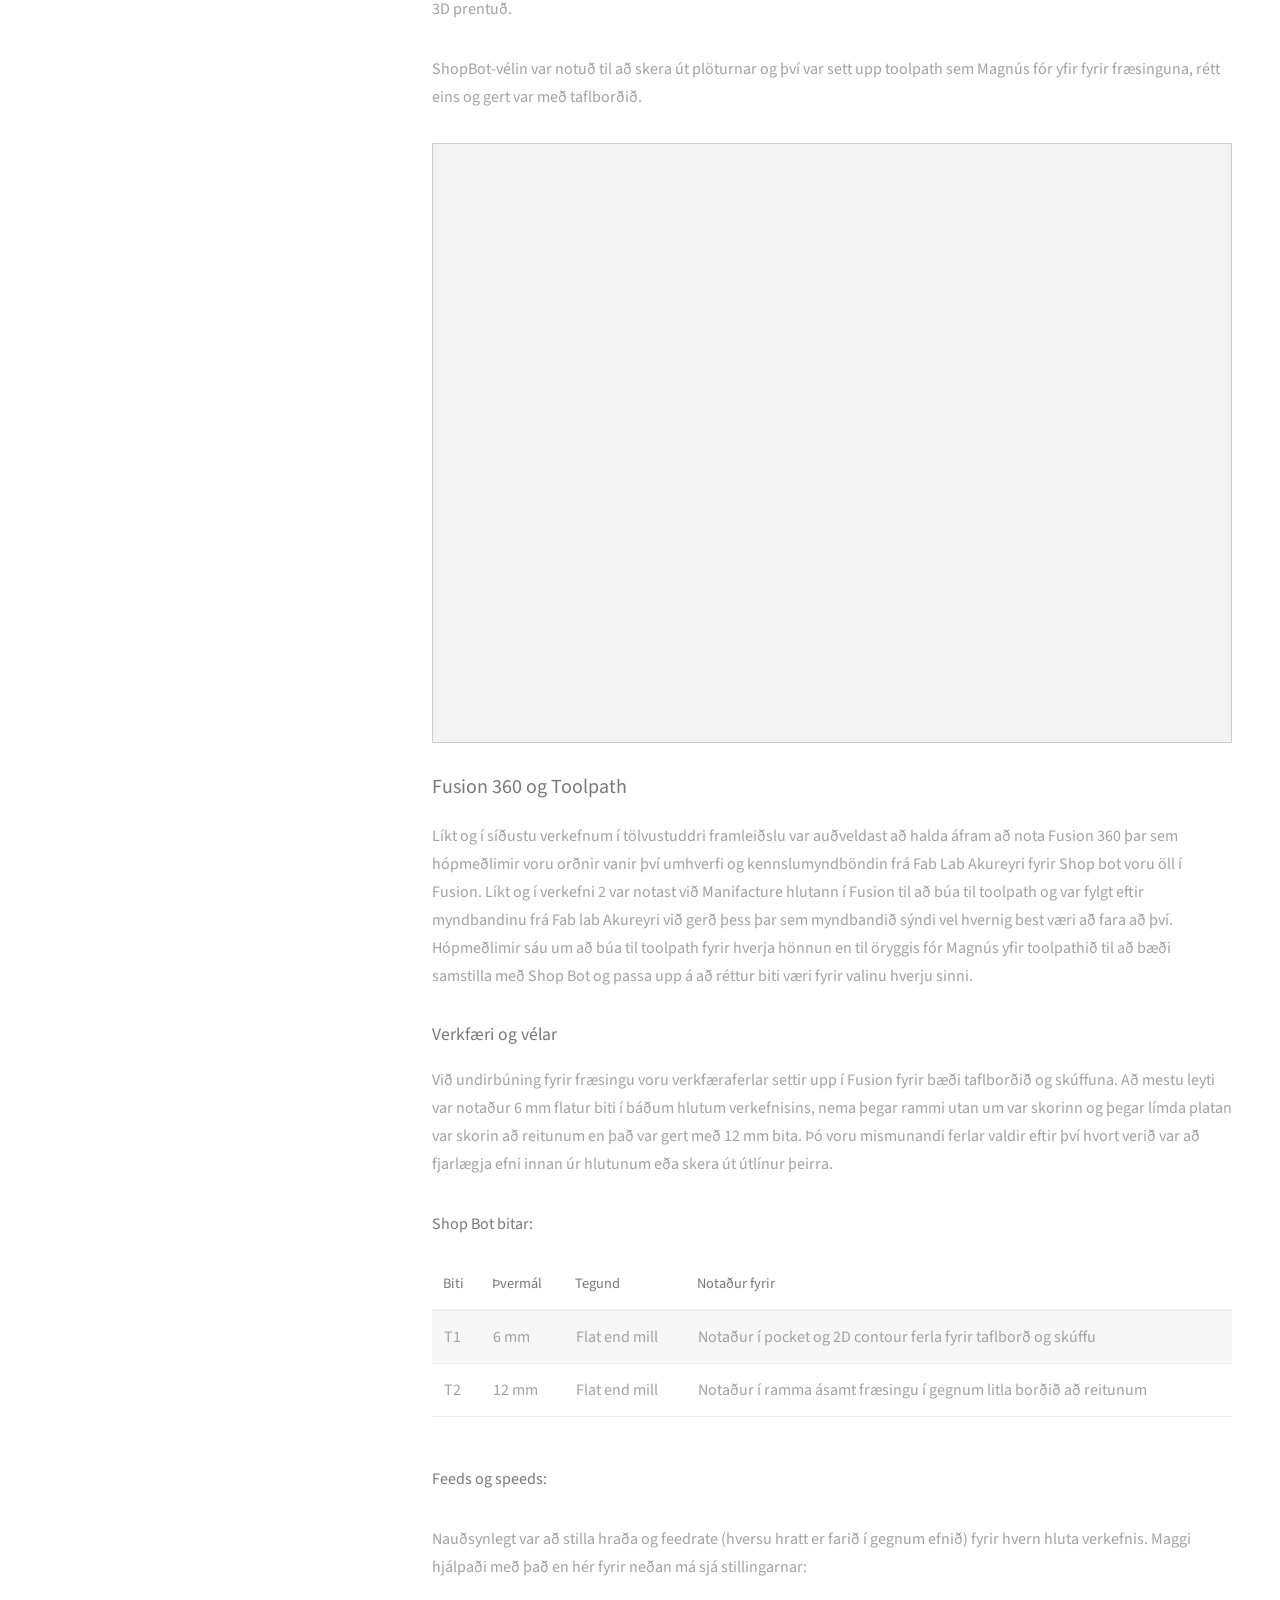
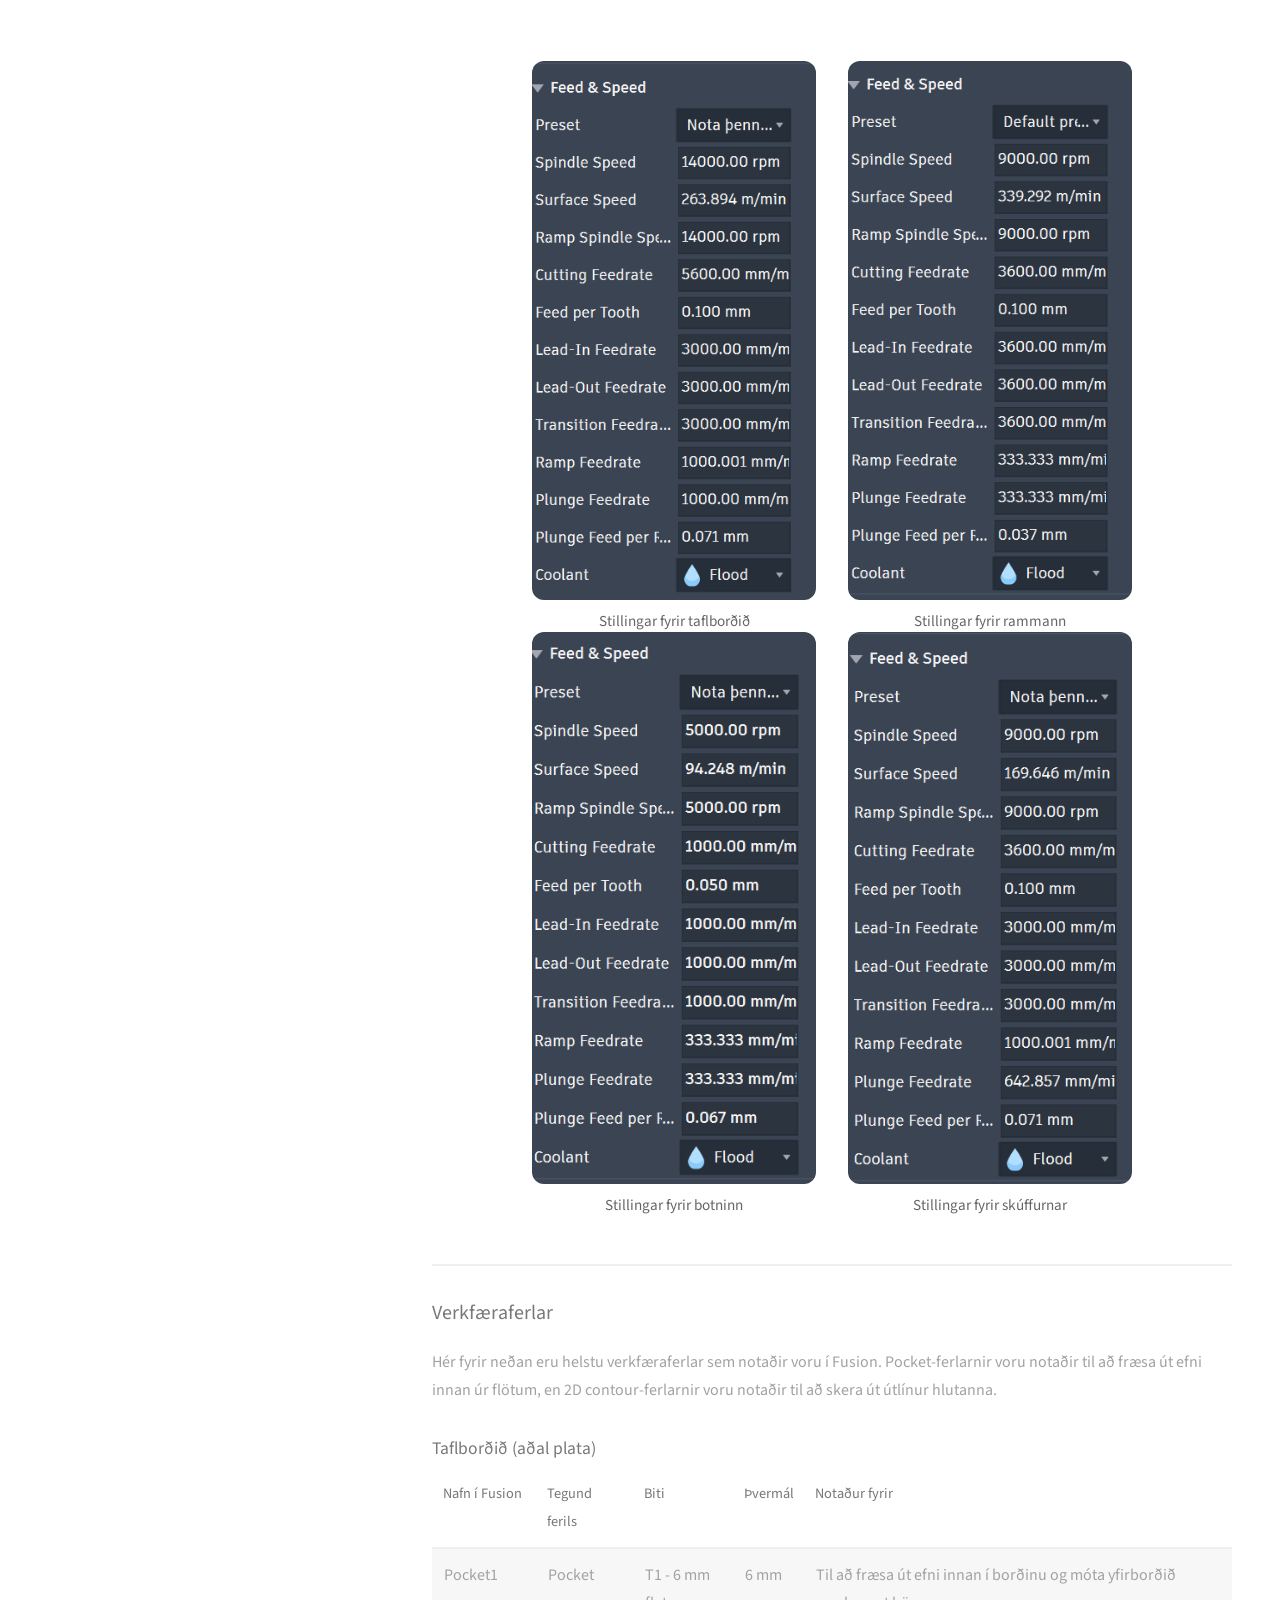
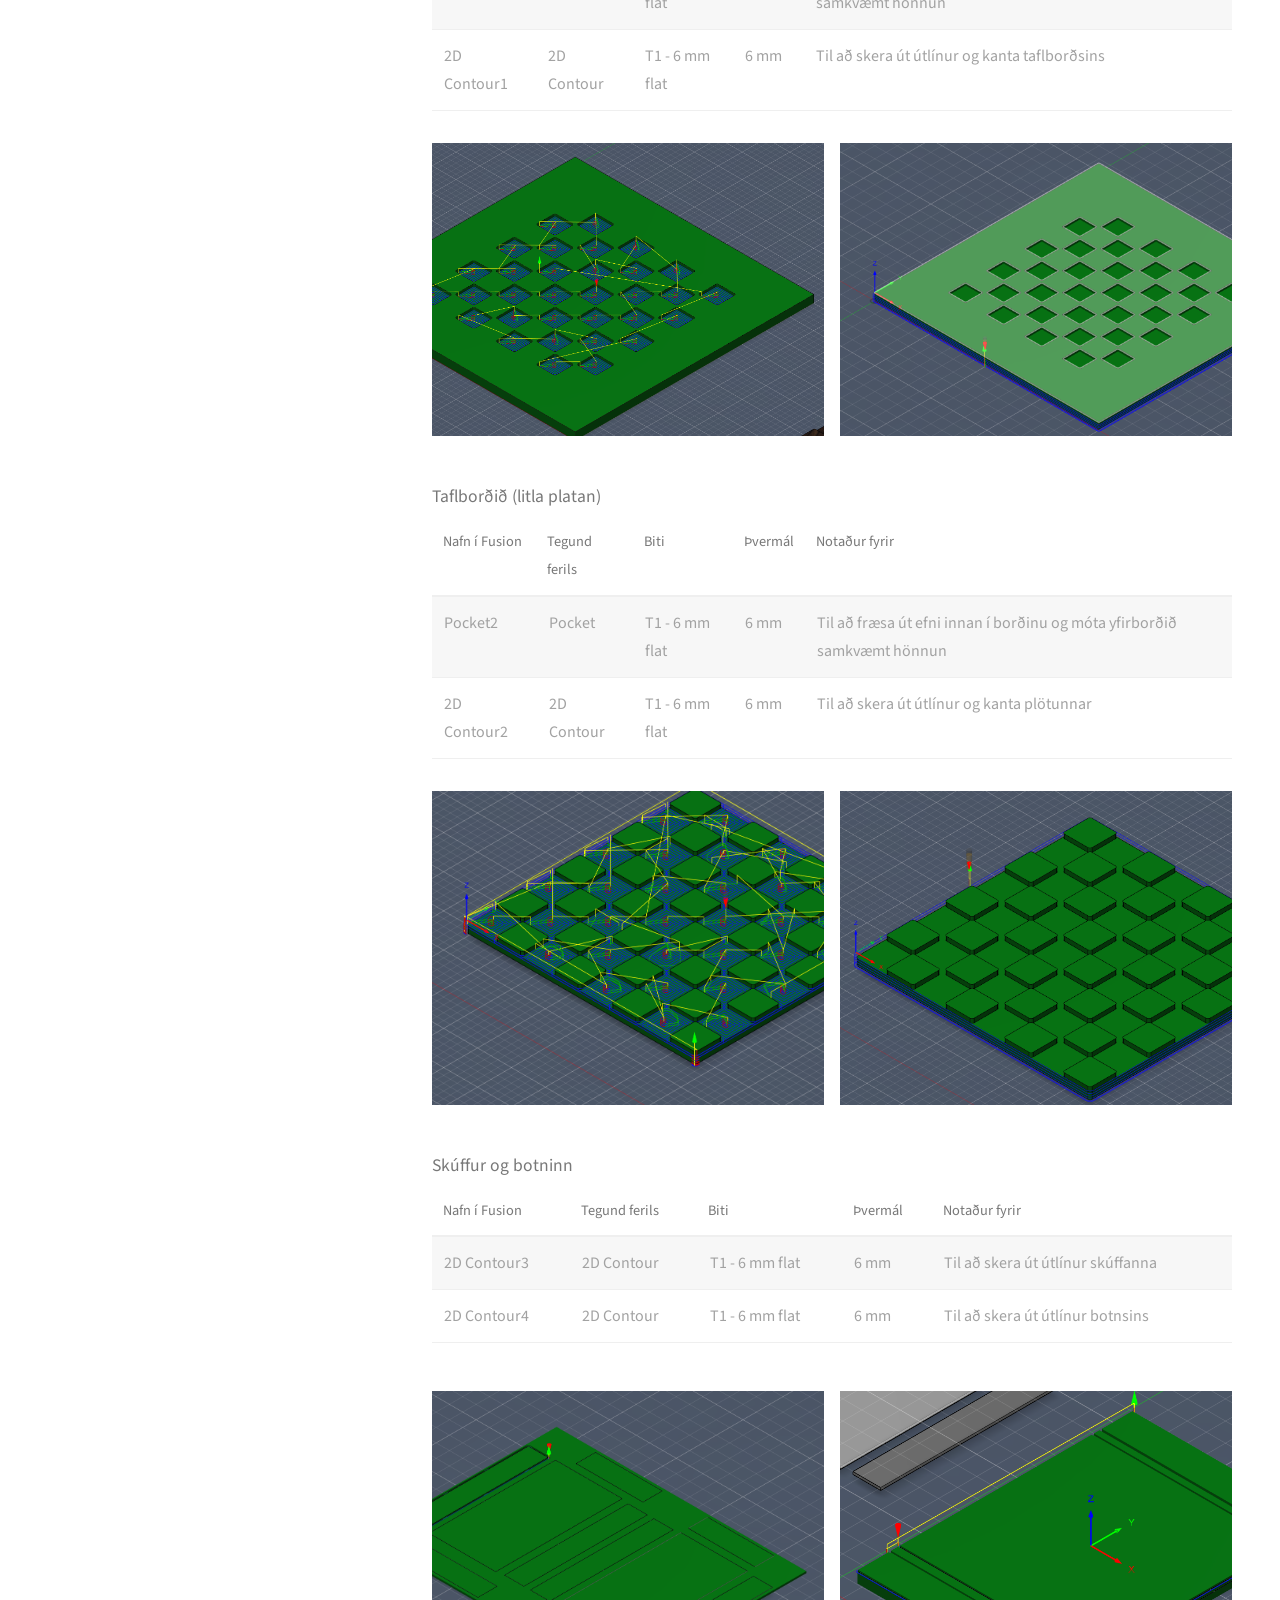
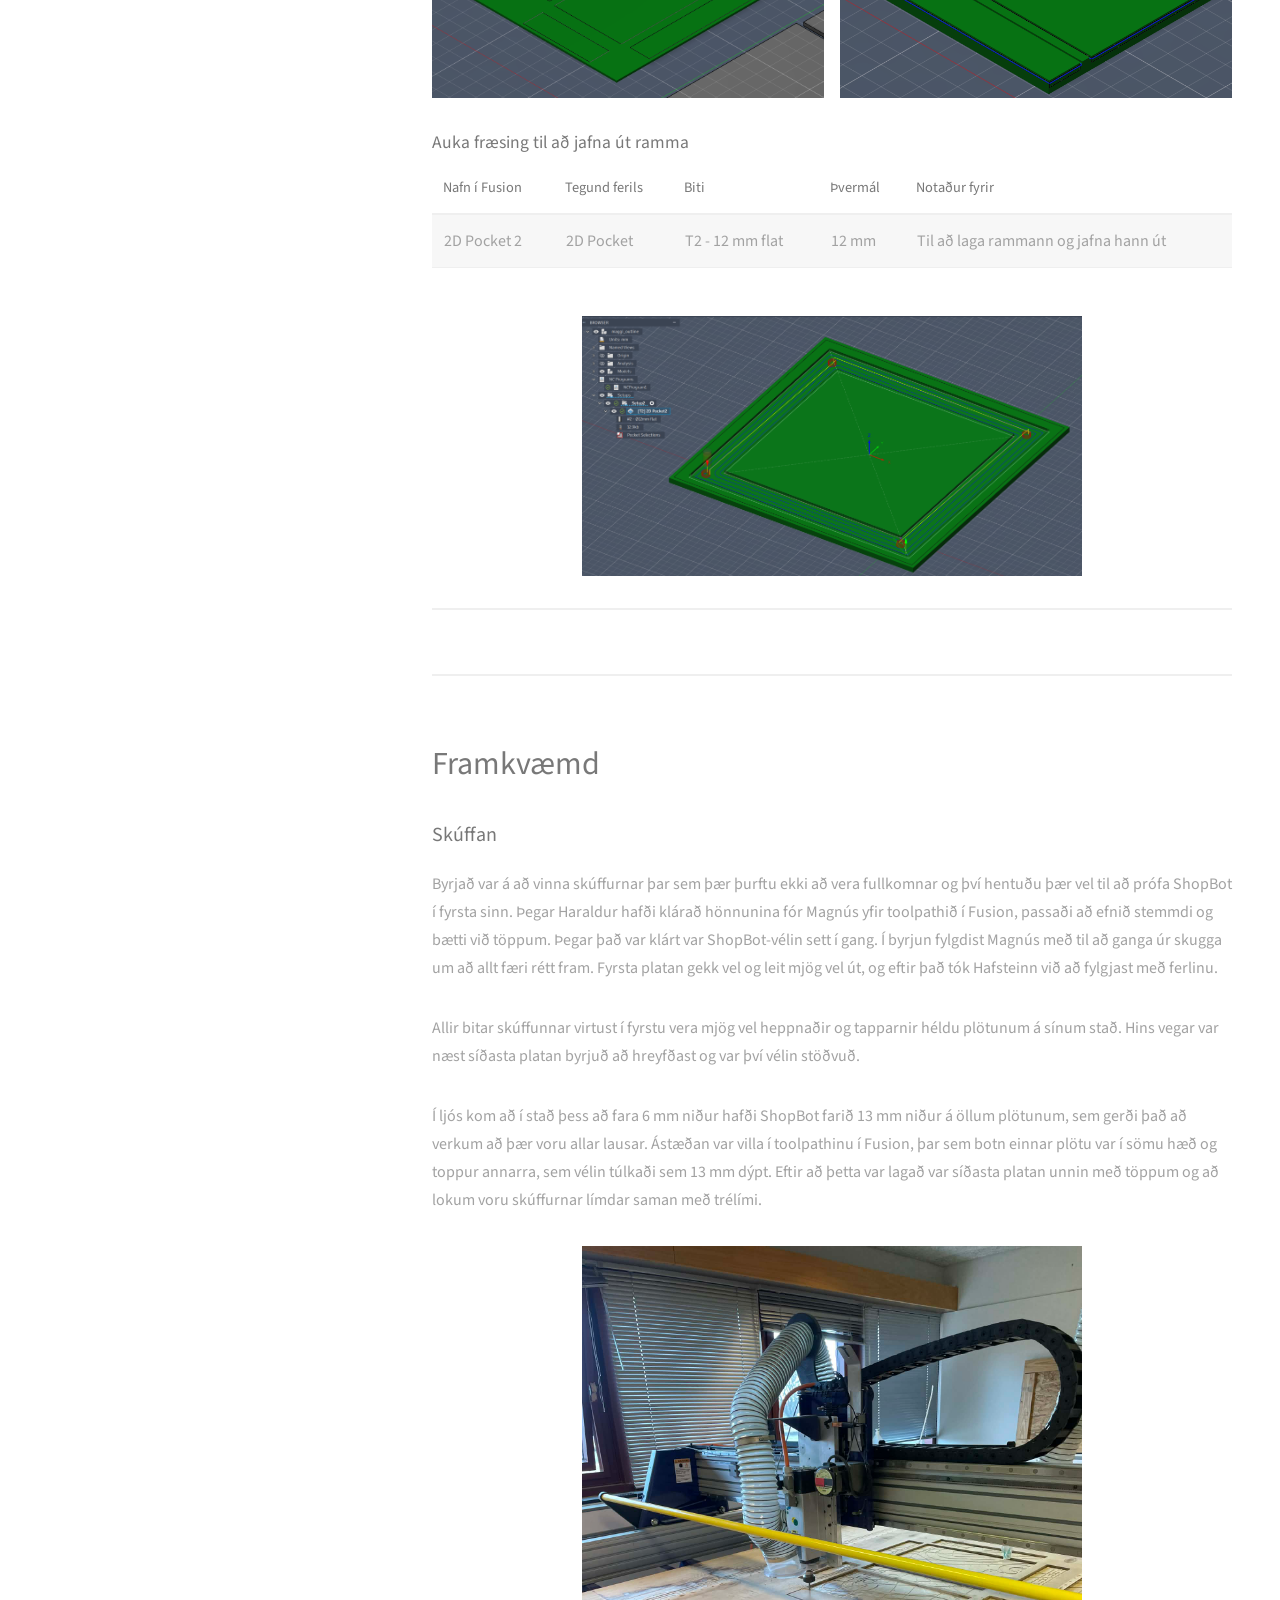
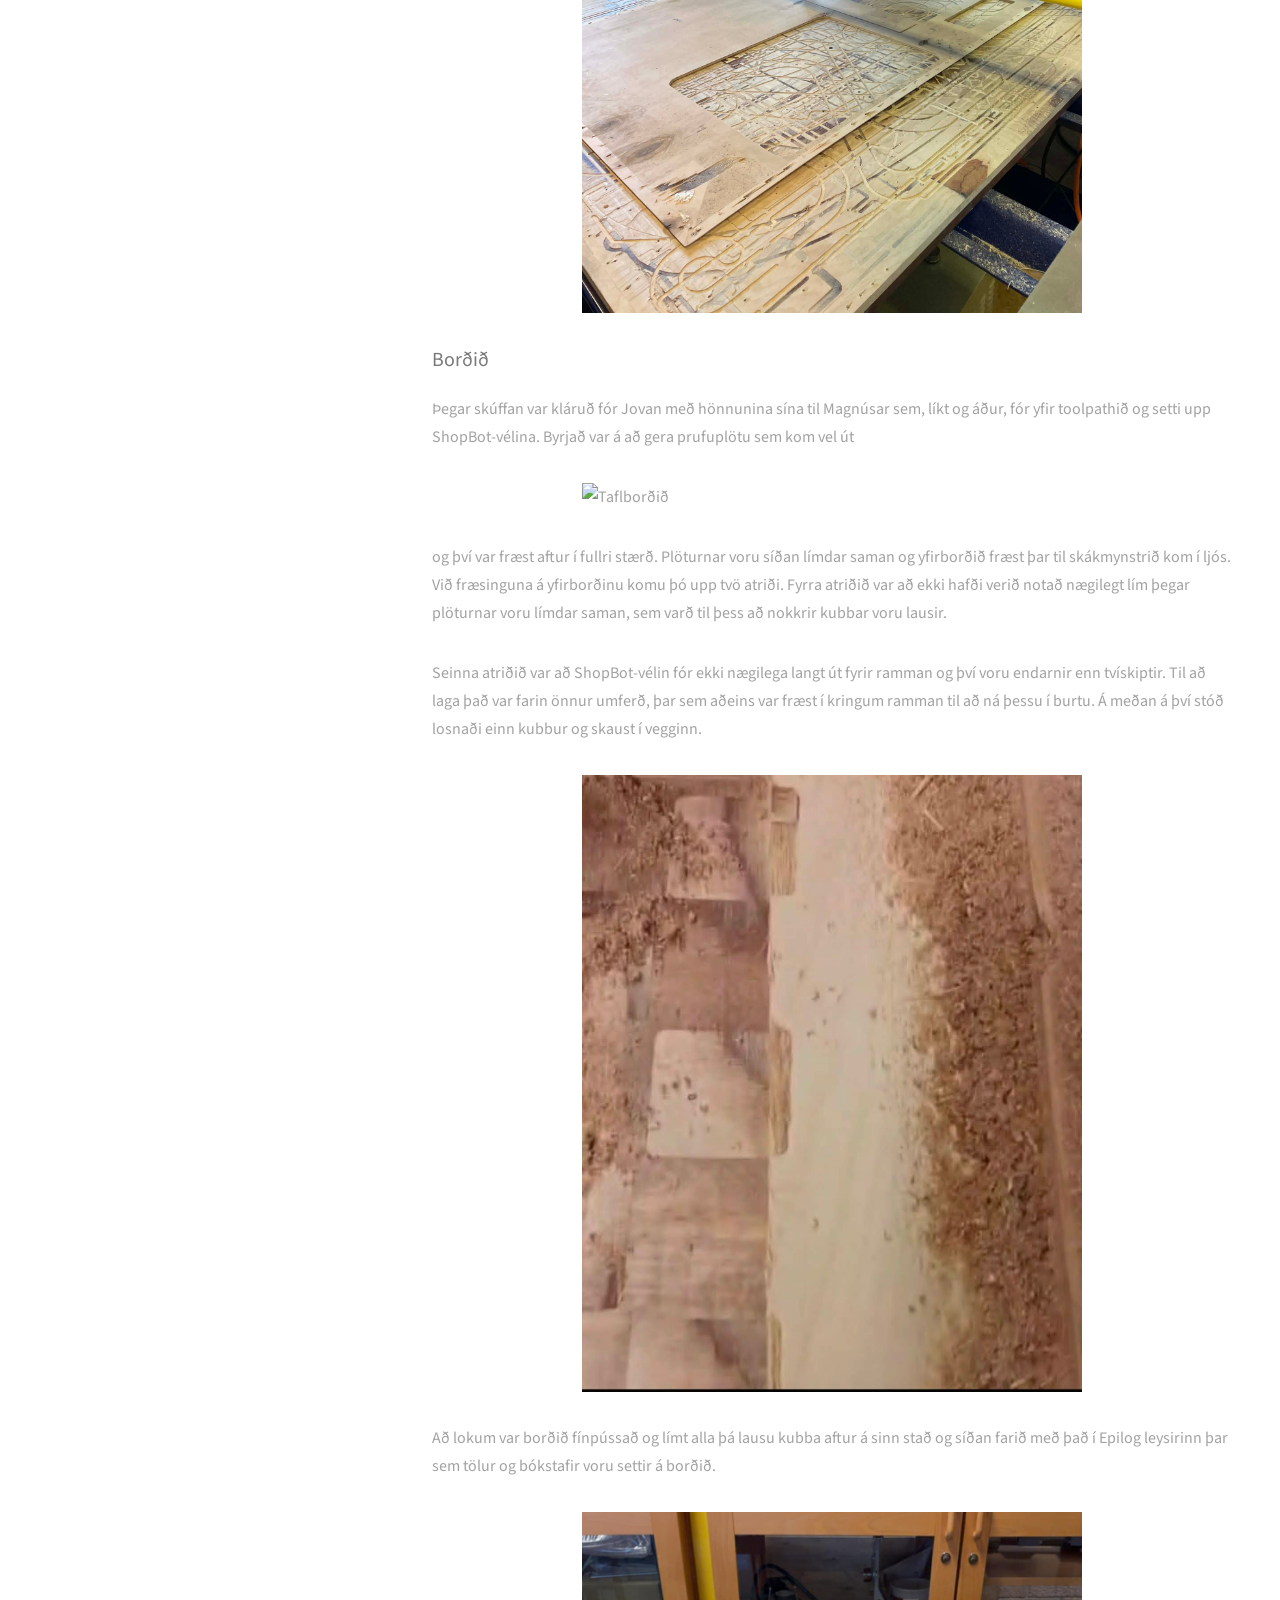
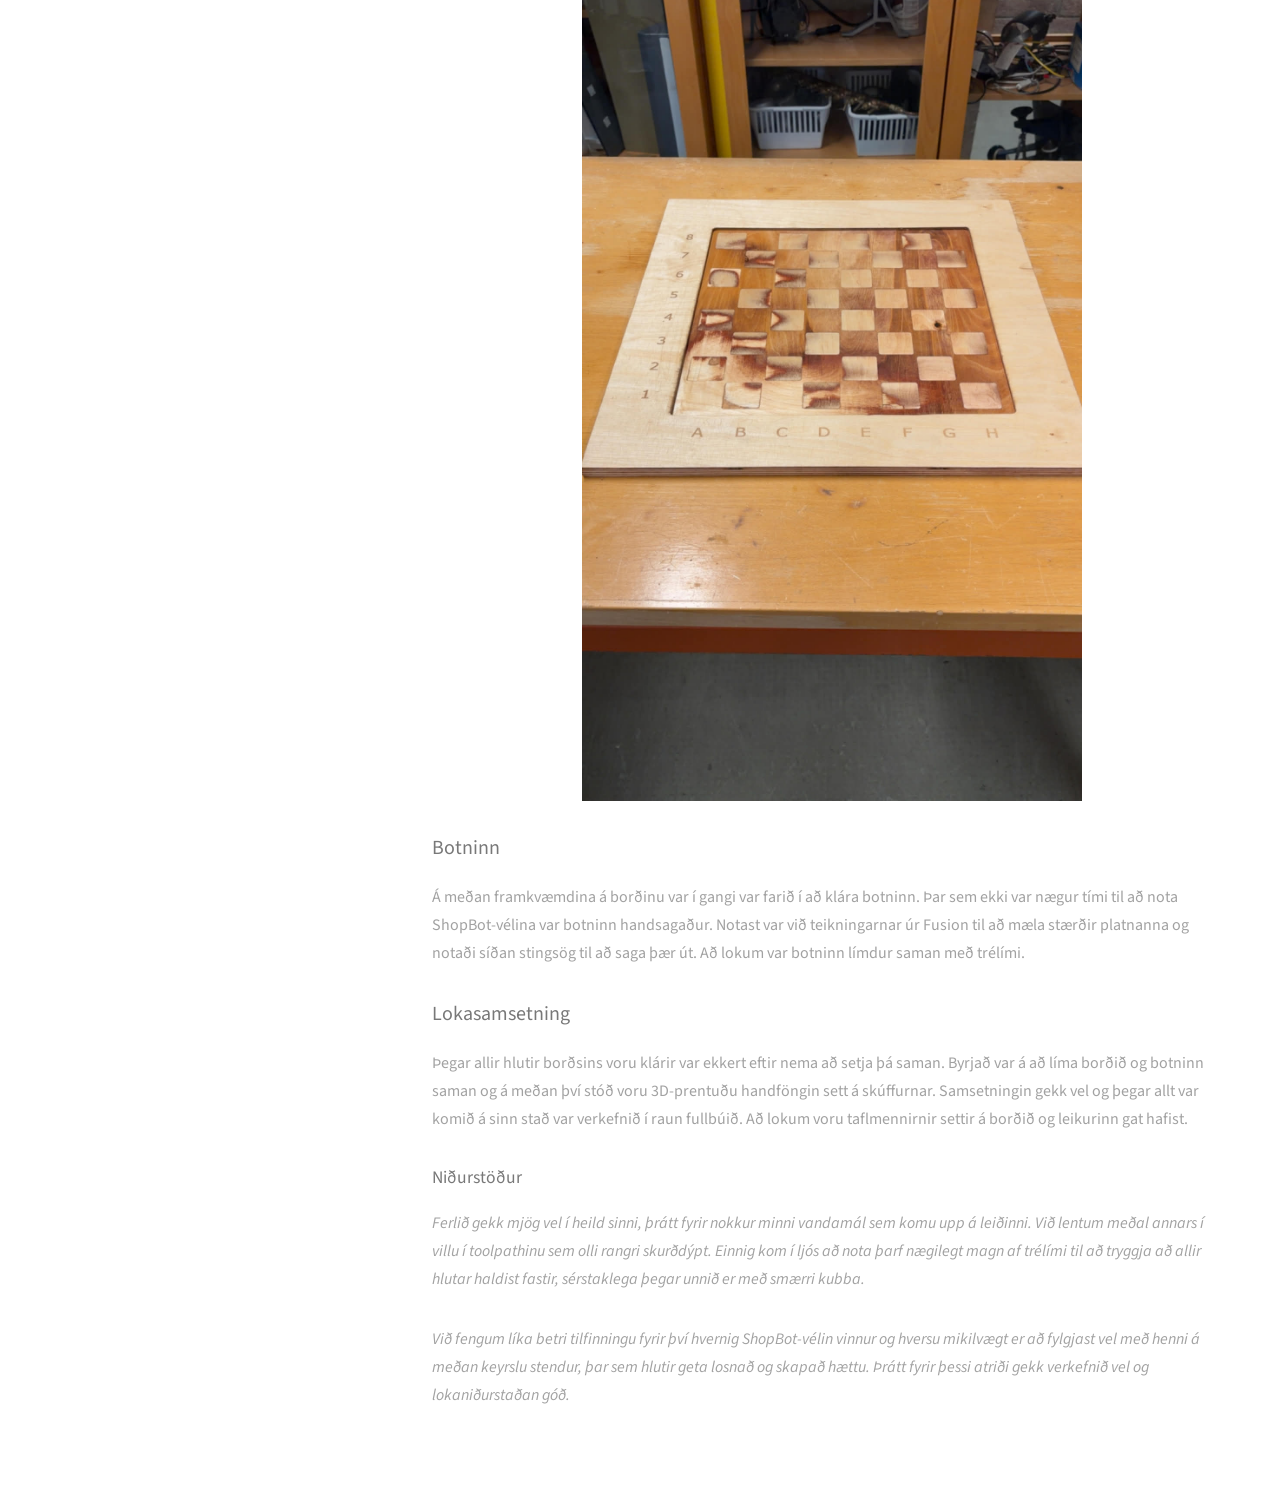
==== commit 51ebf8cb: "feeds og speeds" ====
--- a/index.html
+++ b/index.html
@@ -122,39 +122,16 @@
 
           <br/>
           
-          Við erum þriggja manna hópur sem hannar og framleiðir
+          Við erum þriggja manna hópur sem hannaði og framleiddi
           <strong>skákborð úr tré með skúffum</strong> á hliðunum fyrir
           skákmennin. Verkefnið nýtir fjölbreytta framleiðsluferla, þar á meðal
           skákmennina. Verkefnið nýtir fjölbreytta framleiðsluferla, þar á meðal
           CNC-fræsingu með Shop Bot, 3D prentun og handavinnu.
         </p>
 
-        <h3>Hópmeðlimir</h3>
-        <div class="row">
-          <div class="col-4 col-12-small">
-            <h4>Hafsteinn Ernir</h4>
-            <p>
-              <strong>Hlutverk: Aukaverkefni og vefsíðugerð</strong>
-              <!-- t.d. Hönnun -->
-            </p>
-          </div>
-          <div class="col-4 col-12-small">
-            <h4>Haraldur Jóhann</h4>
-            <p>
-              <strong>Hlutverk: Hönnun og samsetning á skúffu og botni</strong>
-              <!-- t.d. Framleiðsla -->
-            </p>
-          </div>
-          <div class="col-4 col-12-small">
-            <h4>Jovan Gajic</h4>
-            <p>
-              <strong>Hlutverk: Hönnun á taflborði og vefsíðugerð </strong>
-              <!-- t.d. Skjalagerð -->
-            </p>
-          </div>
-        </div>
-
-        <h3>Tímalína</h3>
+
+
+        <!-- <h3>Tímalína</h3>
         <div class="table-wrapper">
           <table>
             <thead>
@@ -178,7 +155,7 @@
               </tr>
             </tbody>
           </table>
-        </div>
+        </div> -->
       </section>
 
       <!-- ==================== -->
@@ -189,7 +166,7 @@
           <h2>Skipulag</h2>
        
         <!-- Verkefnastjórnun -->
-        <h3 id="verkefnastjornun">Verkefnastjórnun og Verkskipulag</h3>
+        <h3 id="verkefnastjornun">Verkefnastjórnun og verkskipulag</h3>
 
         <p>Áður en byrjað var á verkefninu fóru hópmeðlimir yfir síður fyrri nemanda, þ.á m. 
           hjá <a href="https://harik2112.github.io/Lokaverkefni/index.html">þessum</a> hóp og 
@@ -202,6 +179,31 @@
           <a href="https://onlinegantt.com" target="_blank">onlinegantt.com</a>:
         </p>
         <img src="images/Online Gantt 20260404.png" width="900" />
+
+        <p>Hér fyrir neðan má sjá hvernig verkefnunum var skipt á millihópmeðlima:</p>
+        <div class="row">
+          <div class="col-4 col-12-small">
+            <h4>Hafsteinn Ernir</h4>
+            <p>
+              <strong>Hlutverk: Aukaverkefni og vefsíðugerð</strong>
+              <!-- t.d. Hönnun -->
+            </p>
+          </div>
+          <div class="col-4 col-12-small">
+            <h4>Haraldur Jóhann</h4>
+            <p>
+              <strong>Hlutverk: Hönnun og samsetning á skúffu og botni</strong>
+              <!-- t.d. Framleiðsla -->
+            </p>
+          </div>
+          <div class="col-4 col-12-small">
+            <h4>Jovan Gajic</h4>
+            <p>
+              <strong>Hlutverk: Hönnun á taflborði og vefsíðugerð </strong>
+              <!-- t.d. Skjalagerð -->
+            </p>
+          </div>
+        </div>
 
         <h4>Tímalína verkefnis</h4>
         <p>Hópurinn náði að halda sig innan áætlaða tímaramma nokkuð vel, nema það að það þurfti að fresta fræsingu um nokkra daga þar sem það var gríðarleg eftirspurn fyrir henni.</p>
@@ -341,7 +343,7 @@
         </header>
         <p>
           
-          Verkefnið byrjaði eins og hvert annað, hópmeðlimir horfðu allir á myndbönd um <a href="https://www.youtube.com/watch?v=Ti60KJA9bxQ&t=600s">lokaverkefnið</a> ásamt <a href="https://www.youtube.com/watch?v=2CdfYVHhRUY">fræsingu</a>. Síðan byrjaði hugmyndaleit hjá hópmeðlimum en það var strax ljóst að mesti áhuginn var á að búa til einhverskonar leik. Fyrsta hugmyndin sem kom var að 
+          Verkefnið byrjaði eins og hvert annað, hópmeðlimir horfðu allir á myndbönd um <a href="https://www.youtube.com/watch?v=Ti60KJA9bxQ&t=600s">lokaverkefnið</a> ásamt <a href="https://www.youtube.com/watch?v=2CdfYVHhRUY">fræsingu</a>. Síðan byrjaði hugmyndaleit hjá hópnum en það var strax ljóst að mesti áhuginn var á að búa til einhverskonar leik. Fyrsta hugmyndin sem kom var að 
           búa til völundarhúsleik með kúlu og hindrunum. Hópmeðlimum leist vel á það en hugmyndin um að gera flott skákborð var erfitt að hunsa þar sem að við höfum allir gaman að skák.
           Þegar lokaniðurstaða á hugmynd var klár var farið strax í að skipta upp verkefnum og búa til tímaplan sem lesa má hér að ofan.
         </p>
@@ -364,15 +366,16 @@
 
                <!-- Efnisval -->
         <h3 id="efnisval">Efni og verkfæri</h3> <p> Eftir að verkefnaskipulagið var komið fórum við að velja efni fyrir borðið og nota það sem var aðgengilegt. 
-          Við vildum að taflborðið sjálft væri úr fínni við þar sem yfirborðið er mest áberandi hluti verkefnisins. Fyrir skúffurnar og botninn var 
-          notaður grófari viður sem var einnig til staðar. Við samsetningu var þess gætt að snúa hliðunum sem voru illar farnar inn á við svo þær væru ekki sjáanlegar. 
+          Við vildum að taflborðið sjálft væri úr fínni við þar sem yfirborðið er mest áberandi hluti verkefnisins. Við sáum að það var flottur 15 mm þykkur birkikrossviður í 
+          frumgerðarsmiðjunni svo við fengum að nota hann. Fyrir skúffurnar og botninn var 
+          notaður grófari grenikrossviður, 8mm og 10mm, sem var einnig til staðar. Við samsetningu var þess gætt að snúa hliðunum sem voru illar farnar inn á við svo þær væru ekki sjáanlegar. 
         </p> <p> Auk viðar var notað PLA-plast í 3D prentara til að búa til handföng á skúffurnar, 
           sem voru hönnuð í útliti hróks. Til að byrja með ætluðum við að prenta út alla taflmennina en það væri bæði tímafrekt og mikil eyðsla á efni þannig við keyptum frekar tilbúna taflmenn</p>
 
           </p>
           <h4>Taflborðið</h4>
-          <p>Eins og kom fram í verkefnaskipulaginu var það hlutverk Jovans að hanna taflborðið en helsta áskoruninn var það hvernig best væri að búa til skákreitina. Fyrsta hugmyndin var að mála reitina en allir 
-            hópmeðlimir voru sammála að nýting á Shop Bot vélinni væri þá ekki nóg of góð. Kom þá sú hugmynd að finna tvær plötur fyrir sitthvoran lit, líma þær saman og fræsa af eina plötuna þannig eina sem 
+          <p>Eins og kom fram í verkefnaskipulaginu var það hlutverk Jovans að hanna taflborðið en helsta áskorunin var það hvernig best væri að búa til skákreitina. Fyrsta hugmyndin var að mála reitina en allir 
+            hópmeðlimir voru sammála að nýting á Shop Bot vélinni væri þá ekki nógu góð. Kom þá sú hugmynd að finna tvær plötur fyrir sitthvoran lit, fræsa í þær reiti sem passa hvor í annan, líma plöturnar saman og fræsa af toppnum þannig eina sem 
             væri eftir á henni væru reitirnir. Til öryggis var passað að hönnunin yrði parametrísk til að búast við mögulegum breytingum en gert var ráð fyrir að taflborðið yrði 500 mm x 500 mm að stærð og var platan 14.5 mm að þykkt
             . Auk þess var horft sérstaklega til þess að standard 6 mm fræsibiti gæti skorið í reitina svo kantar voru rúnaðir og gert bil milli horna reita.
 
@@ -449,6 +452,38 @@
             </table>
           </div>
 
+          <p><strong>Feeds og speeds:</strong></p>
+
+          <p> Nauðsynlegt var að stilla hraða og feedrate (hversu hratt er farið í gegnum efnið) fyrir hvern hluta verkefnis. 
+            Maggi hjálpaði með það en hér fyrir neðan má sjá stillingarnar:</p>
+
+<section class="image-section">
+  <div class="image-grid">
+
+    <figure>
+      <img src="images/feed_bord.png" alt="Mynd 1">
+      <figcaption>Stillingar fyrir taflborðið</figcaption>
+    </figure>
+
+    <figure>
+      <img src="images/feed_rammi.png" alt="Mynd 2">
+      <figcaption>Stillingar fyrir rammann</figcaption>
+    </figure>
+
+    <figure>
+      <img src="images/feed_botn.png" alt="Mynd 3">
+      <figcaption>Stillingar fyrir botninn</figcaption>
+    </figure>
+
+    <figure>
+      <img src="images/feed_skuffur.png" alt="Mynd 4">
+      <figcaption>Stillingar fyrir skúffurnar</figcaption>
+    </figure>
+
+  </div>
+</section>
+
+
           <hr />
 
           <h3 id="verkfaeraferlar">Verkfæraferlar</h3>
@@ -530,7 +565,7 @@
           </div>
           </div>
 
-          <h4>Skúffan</h4>
+          <h4>Skúffur og botninn</h4>
           <div class="table-wrapper">
             <table>
               <thead>
@@ -543,18 +578,26 @@
                 </tr>
               </thead>
                 <tr>
-                  <td>2D Contour2</td>
+                  <td>2D Contour3</td>
                   <td>2D Contour</td>
                   <td>T1 - 6 mm flat</td>
                   <td>6 mm</td>
-                  <td>Til að skera út útlínur skúffunnar og einstakra hluta hennar</td>
+                  <td>Til að skera út útlínur skúffanna</td>
+                </tr>
+                <tr>
+                  <td>2D Contour4</td>
+                  <td>2D Contour</td>
+                  <td>T1 - 6 mm flat</td>
+                  <td>6 mm</td>
+                  <td>Til að skera út útlínur botnsins</td>
                 </tr>
               </tbody>
             </table>
           </div>
-              <div class="hero-wrapper">
-                   <img src="images/toolpath.jpg" alt="Taflborðið" class="hero-image">
-                </div>
+               <div class="hero-wrapper" style="display: flex; gap: 1rem;">
+              <img src="images/skúffur_toolpath.png" alt="Taflborðið" class="hero-image">
+              <img src="images/botn_toolpath.png" alt="Description" class="hero-image">
+          </div>
 
                 <h4>Auka fræsing til að jafna út ramma</h4>
           <div class="table-wrapper">
--- a/assets/css/main.css
+++ b/assets/css/main.css
@@ -3258,4 +3258,36 @@
   border-radius: 1px;
   box-shadow: 0 4px 20px rgba(0, 0, 0, 0.15);
   display: inline-block;
+}
+
+.image-section {
+  padding: 3em 1em;
+}
+
+.image-grid {
+  display: grid;
+  grid-template-columns: repeat(2, 1fr);
+  gap: 2em;
+  max-width: 600px;
+  margin: 0 auto;
+}
+
+.image-grid figure {
+  margin: 0;
+  text-align: center;
+}
+
+.image-grid img {
+  width: 100%;
+  height: 100%;
+  object-fit: cover;
+  border-radius: 12px;
+  display: block;
+}
+
+.image-grid figcaption {
+  margin-top: 0.7em;
+  font-size: 0.95em;
+  color: #666;
+  line-height: 1.4;
 }
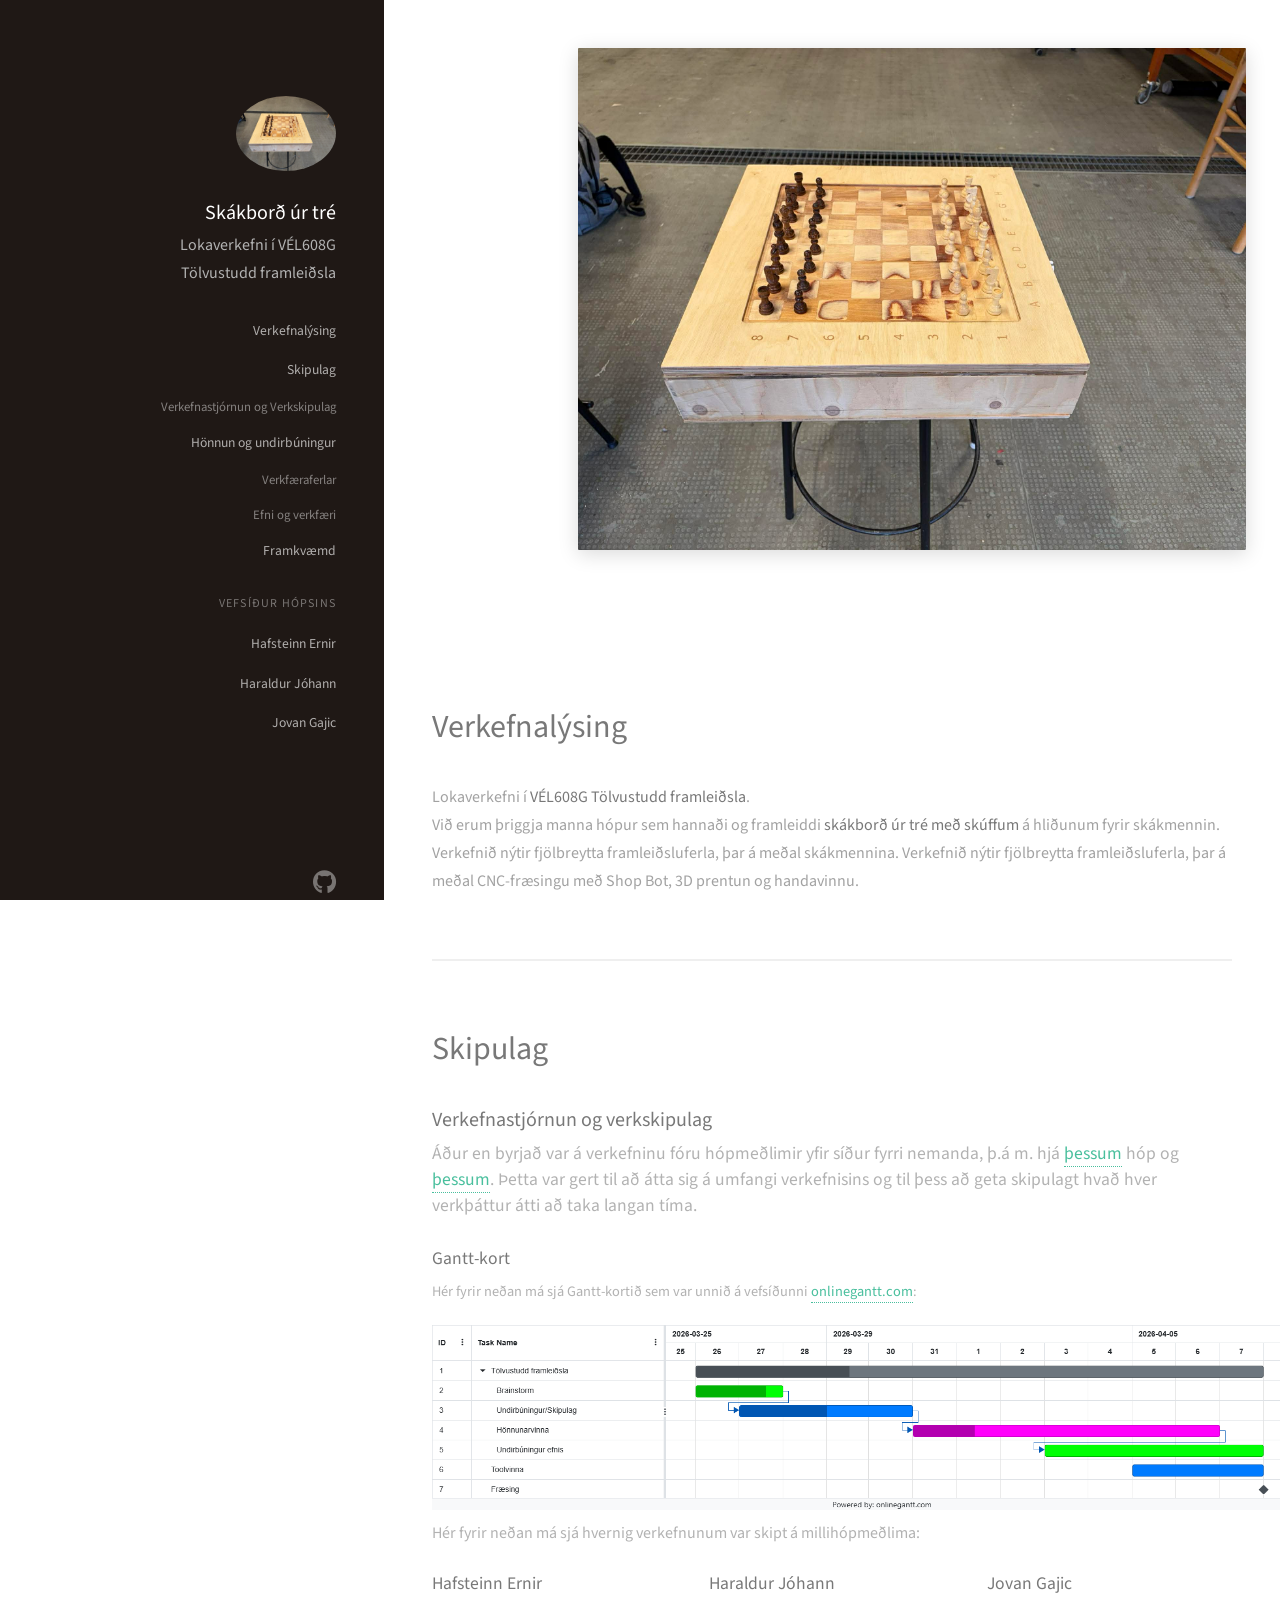
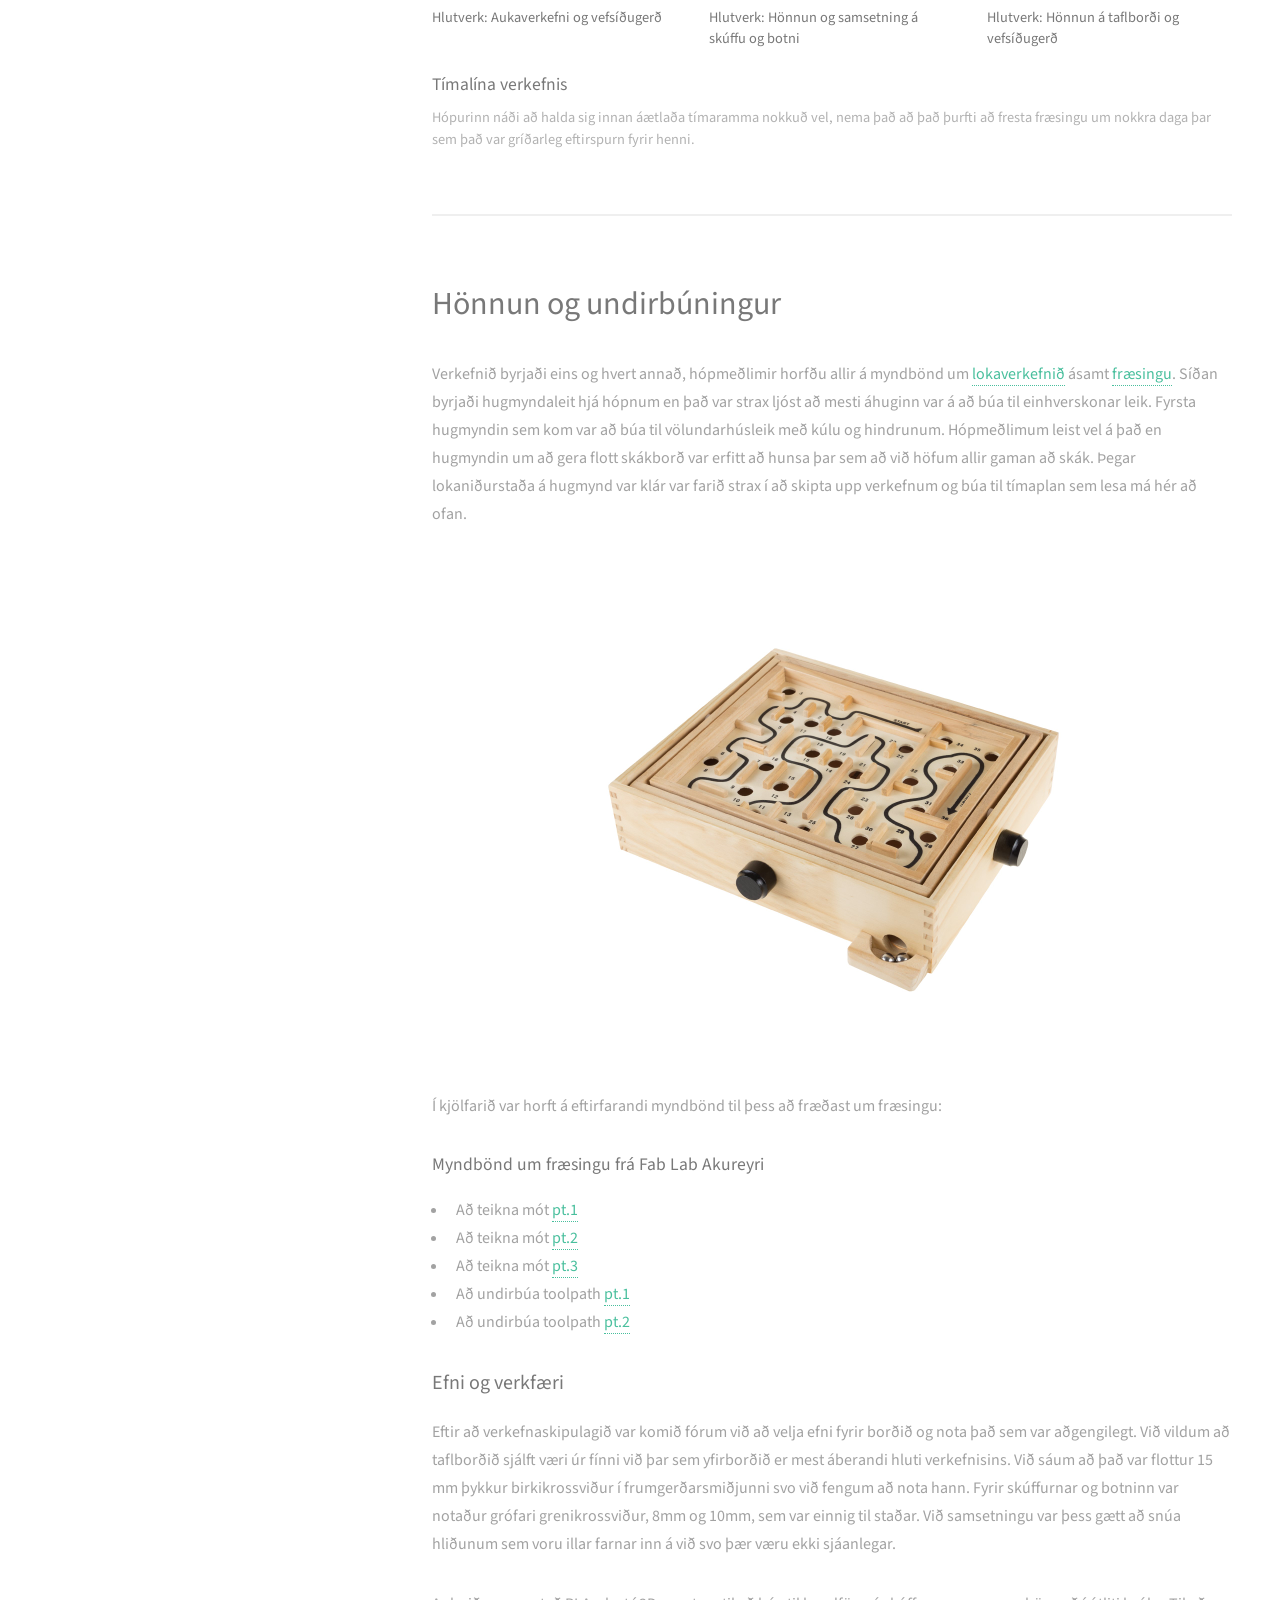
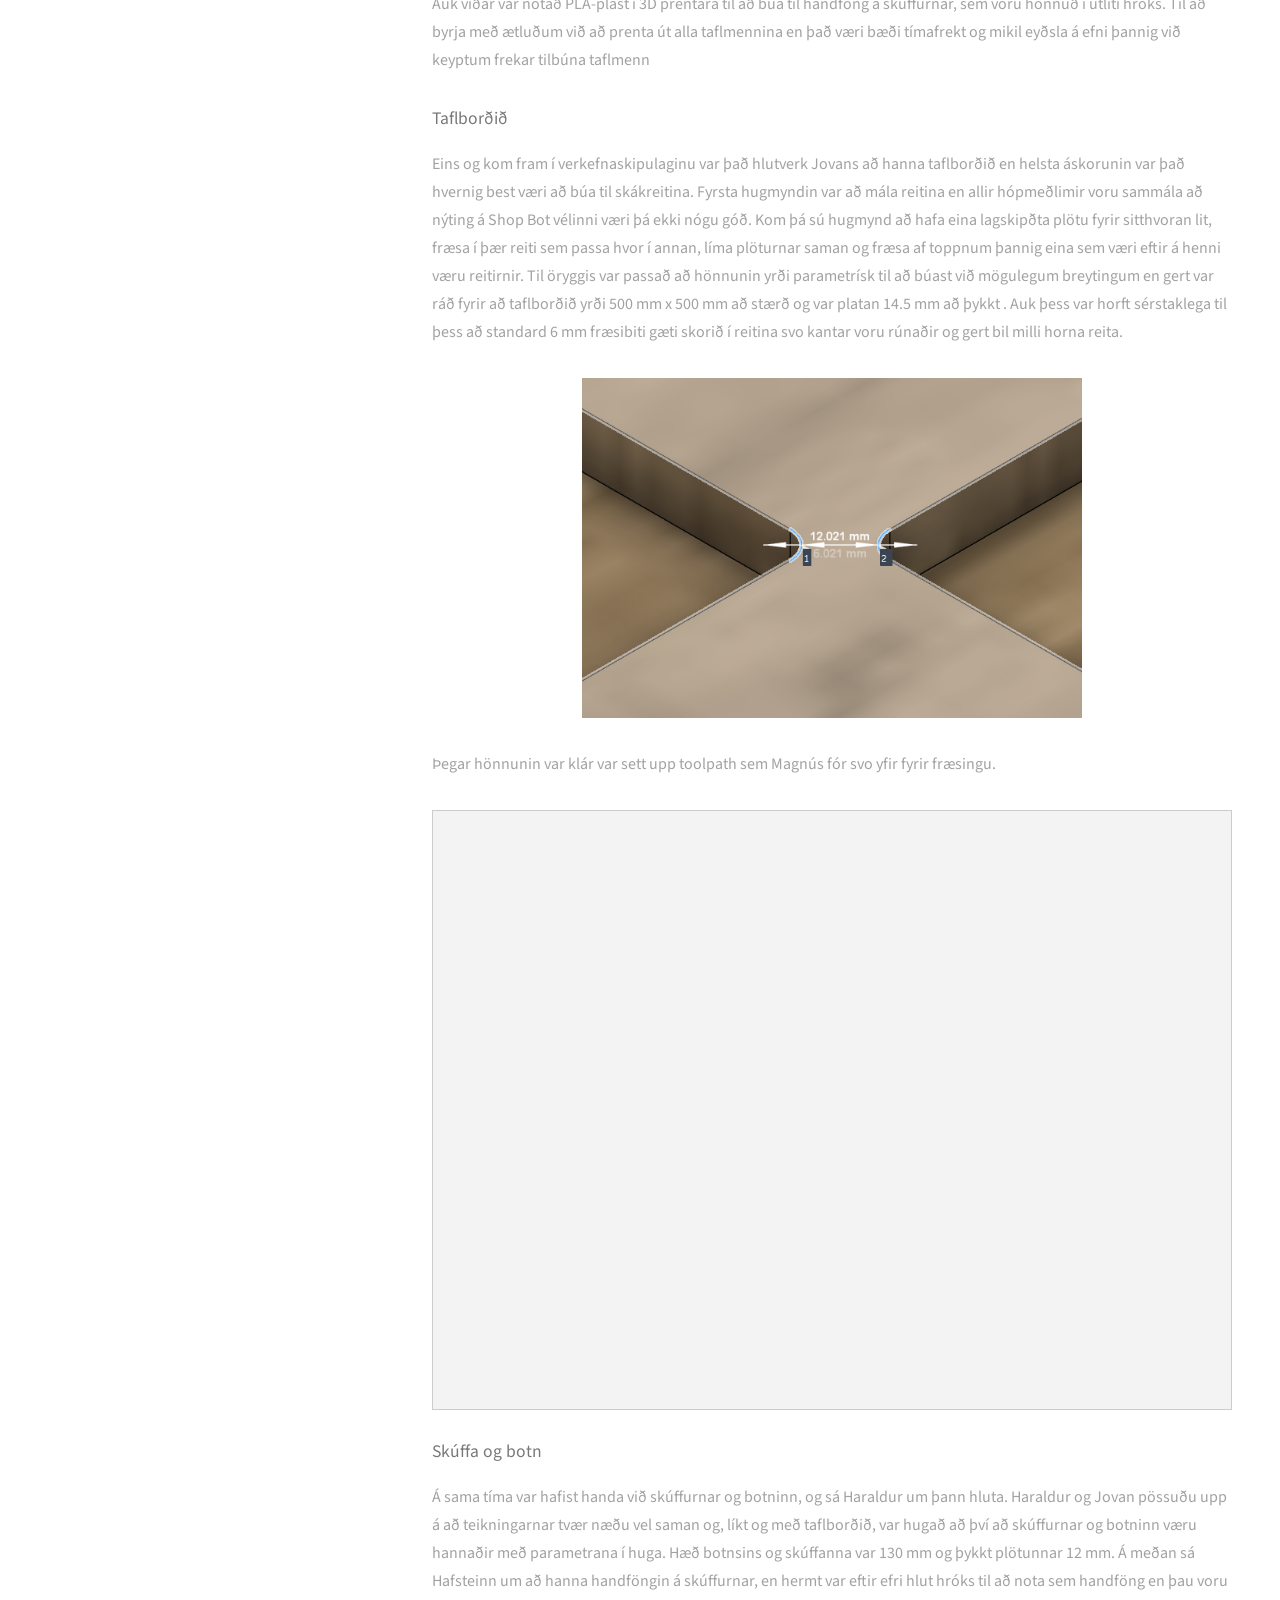
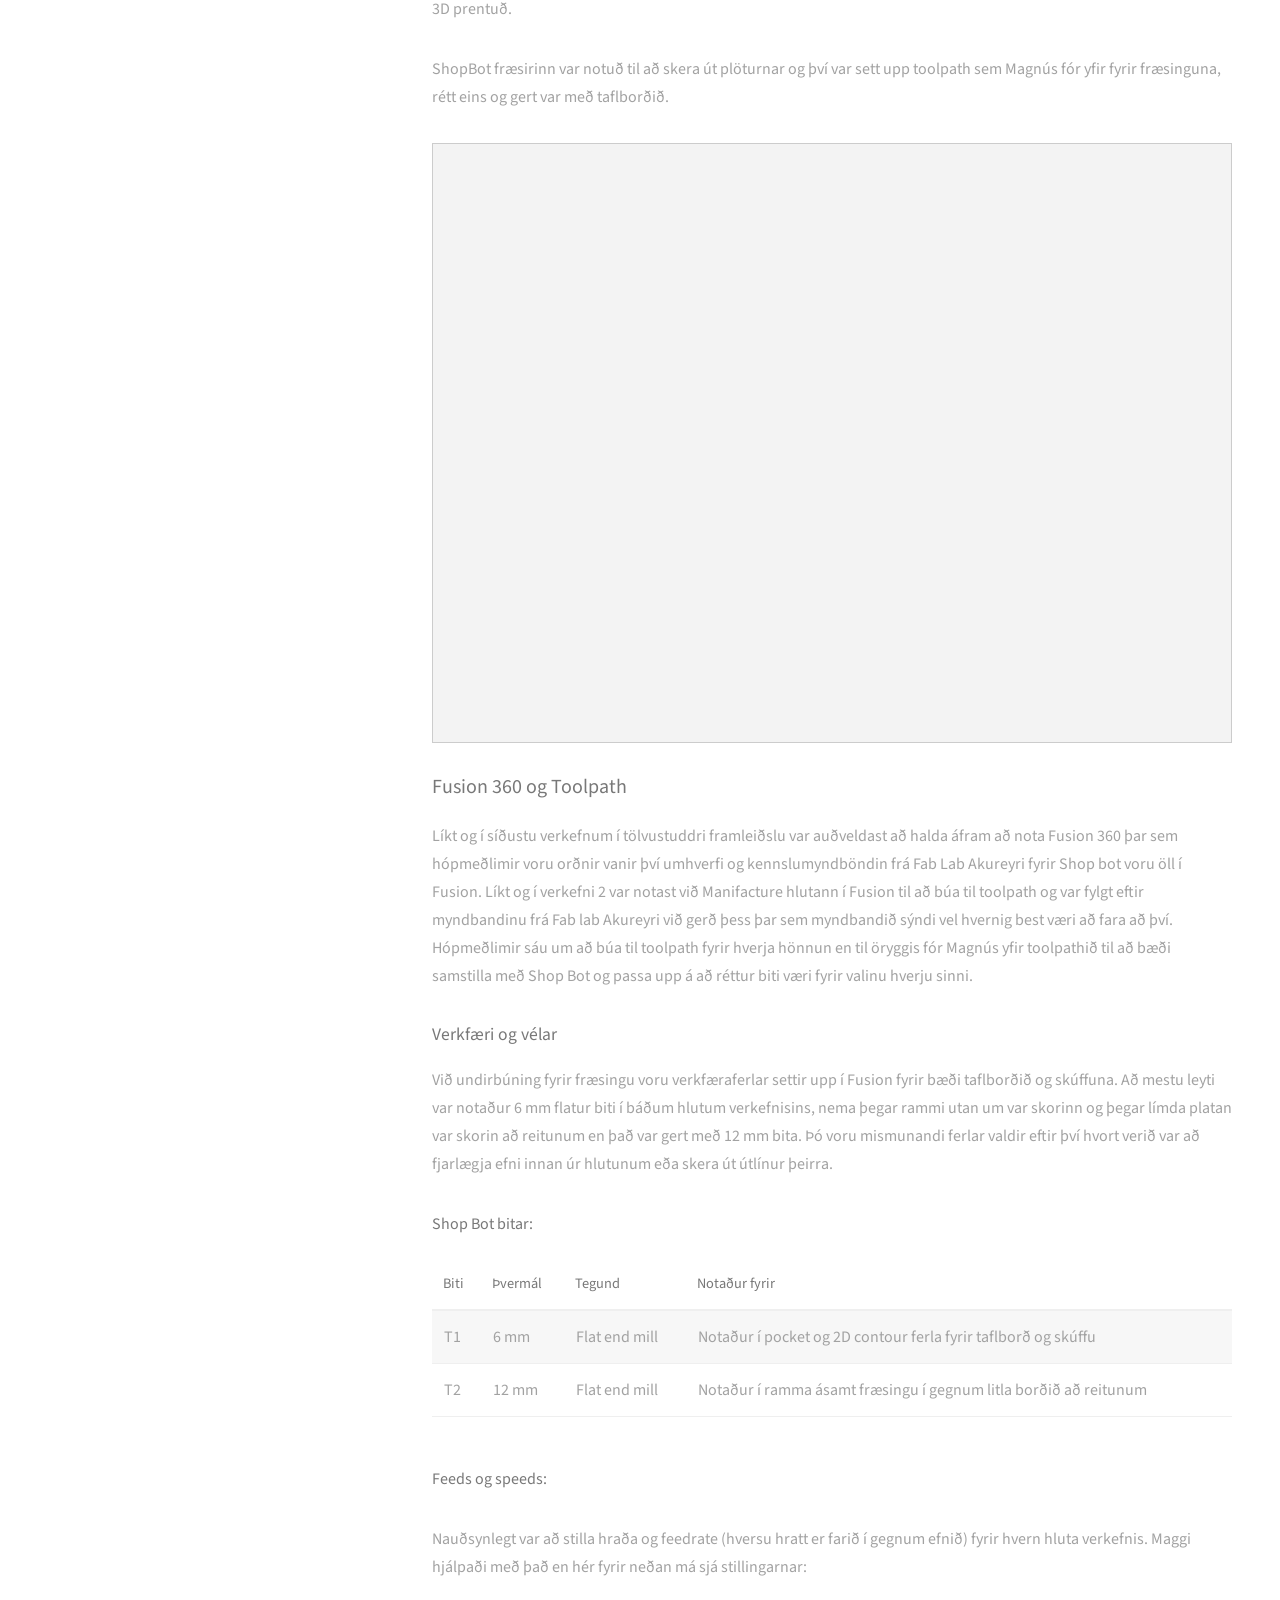
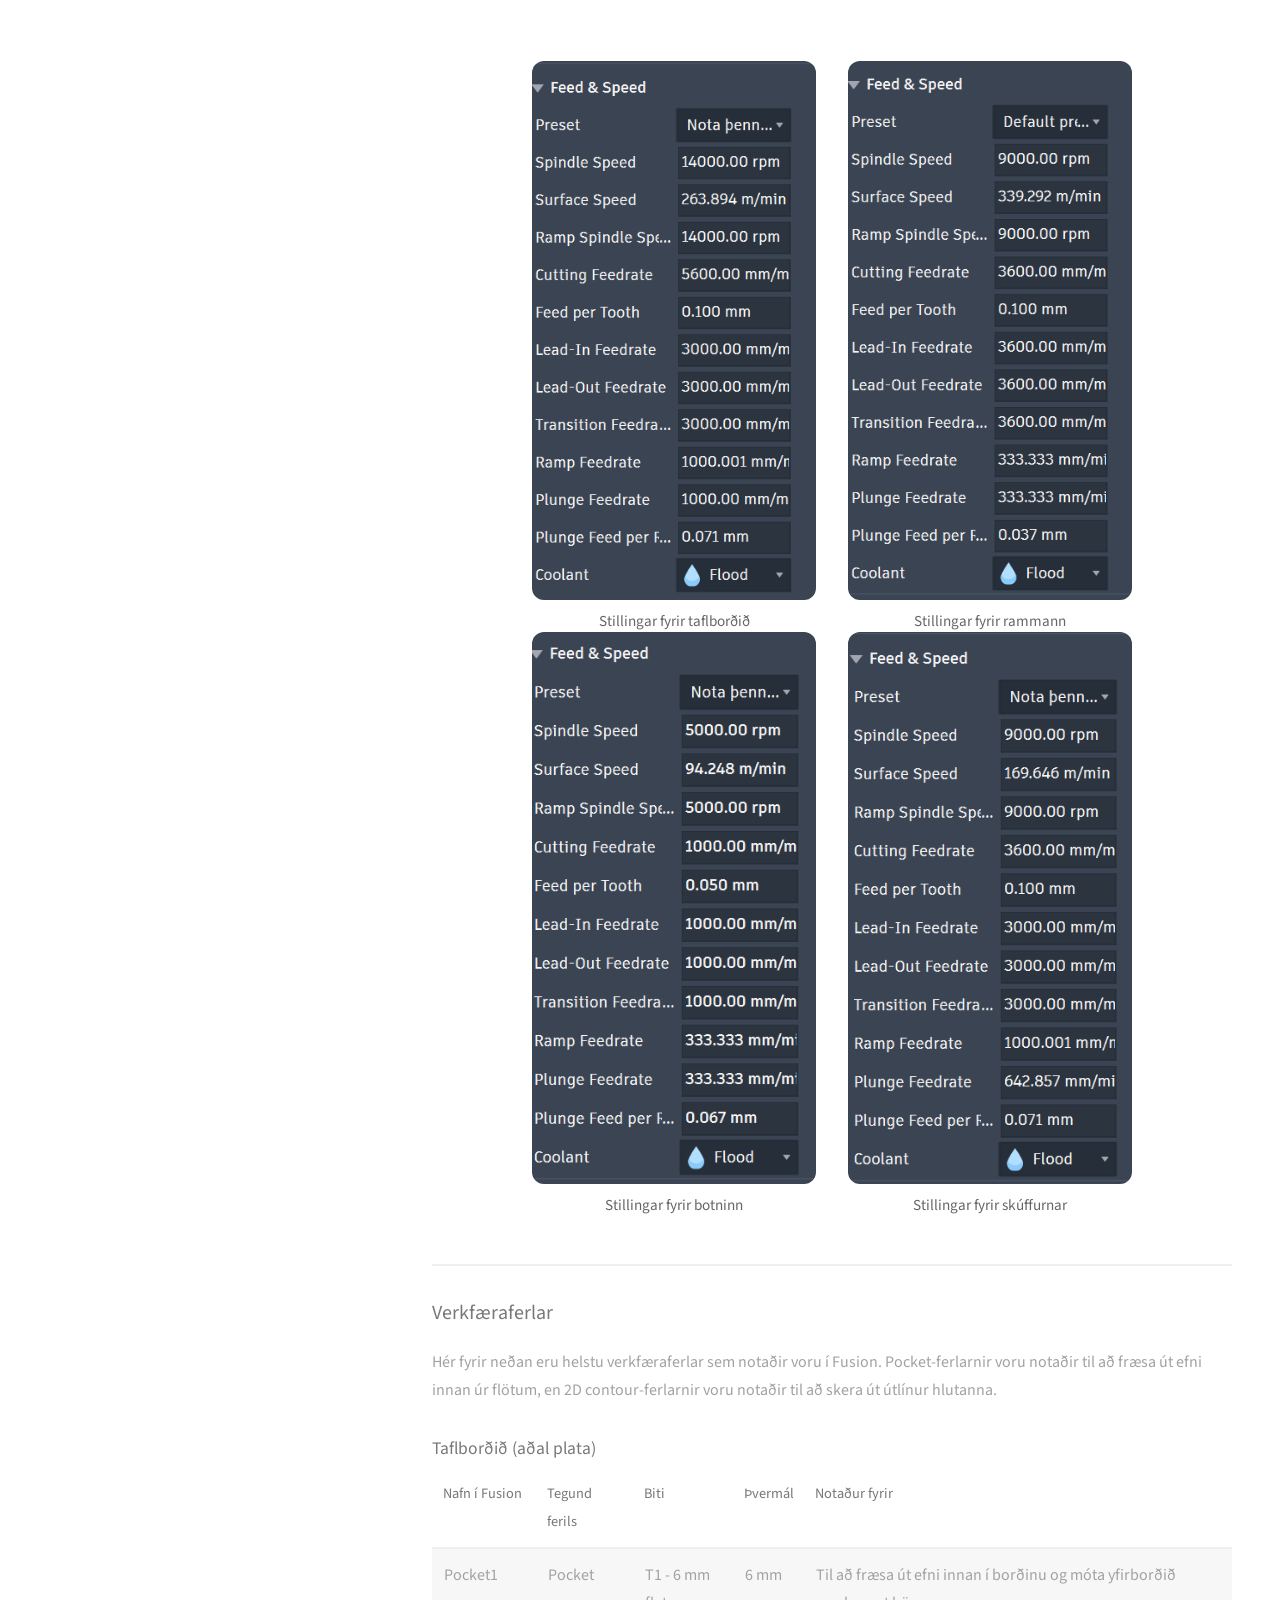
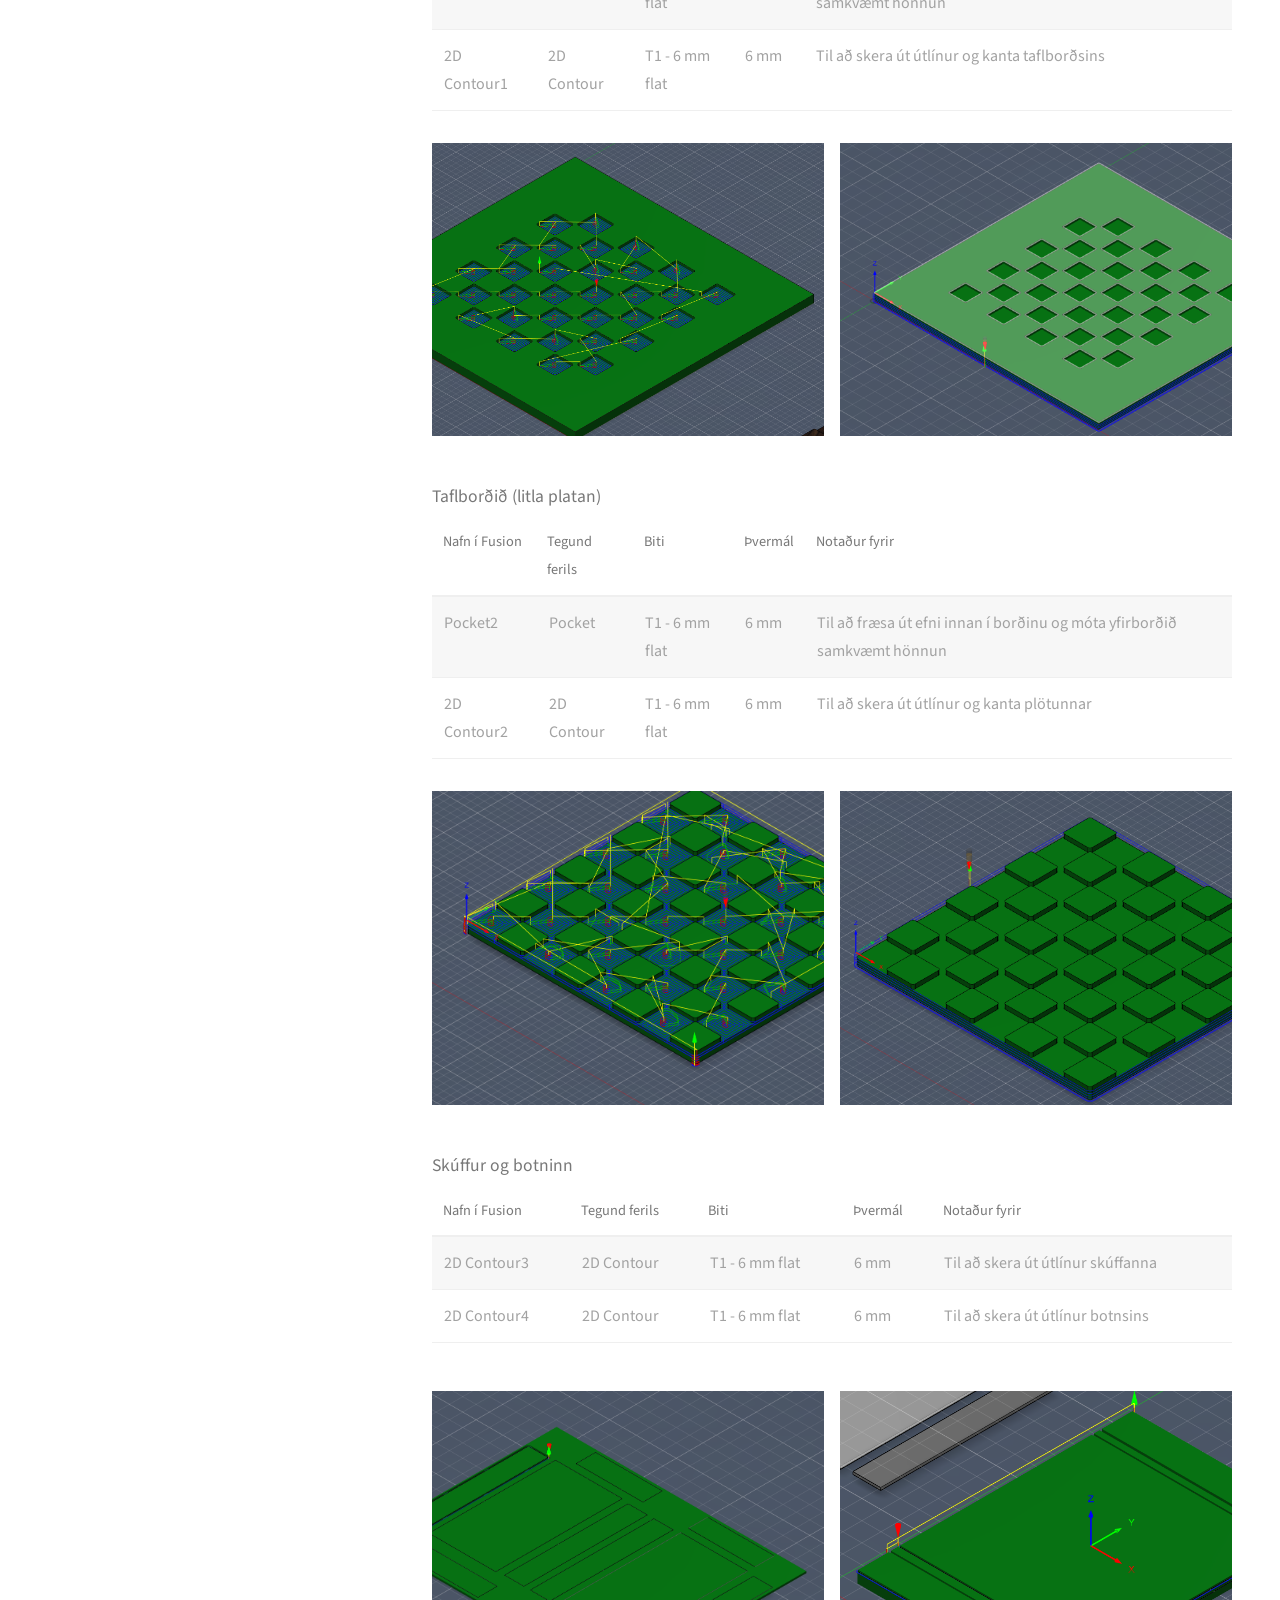
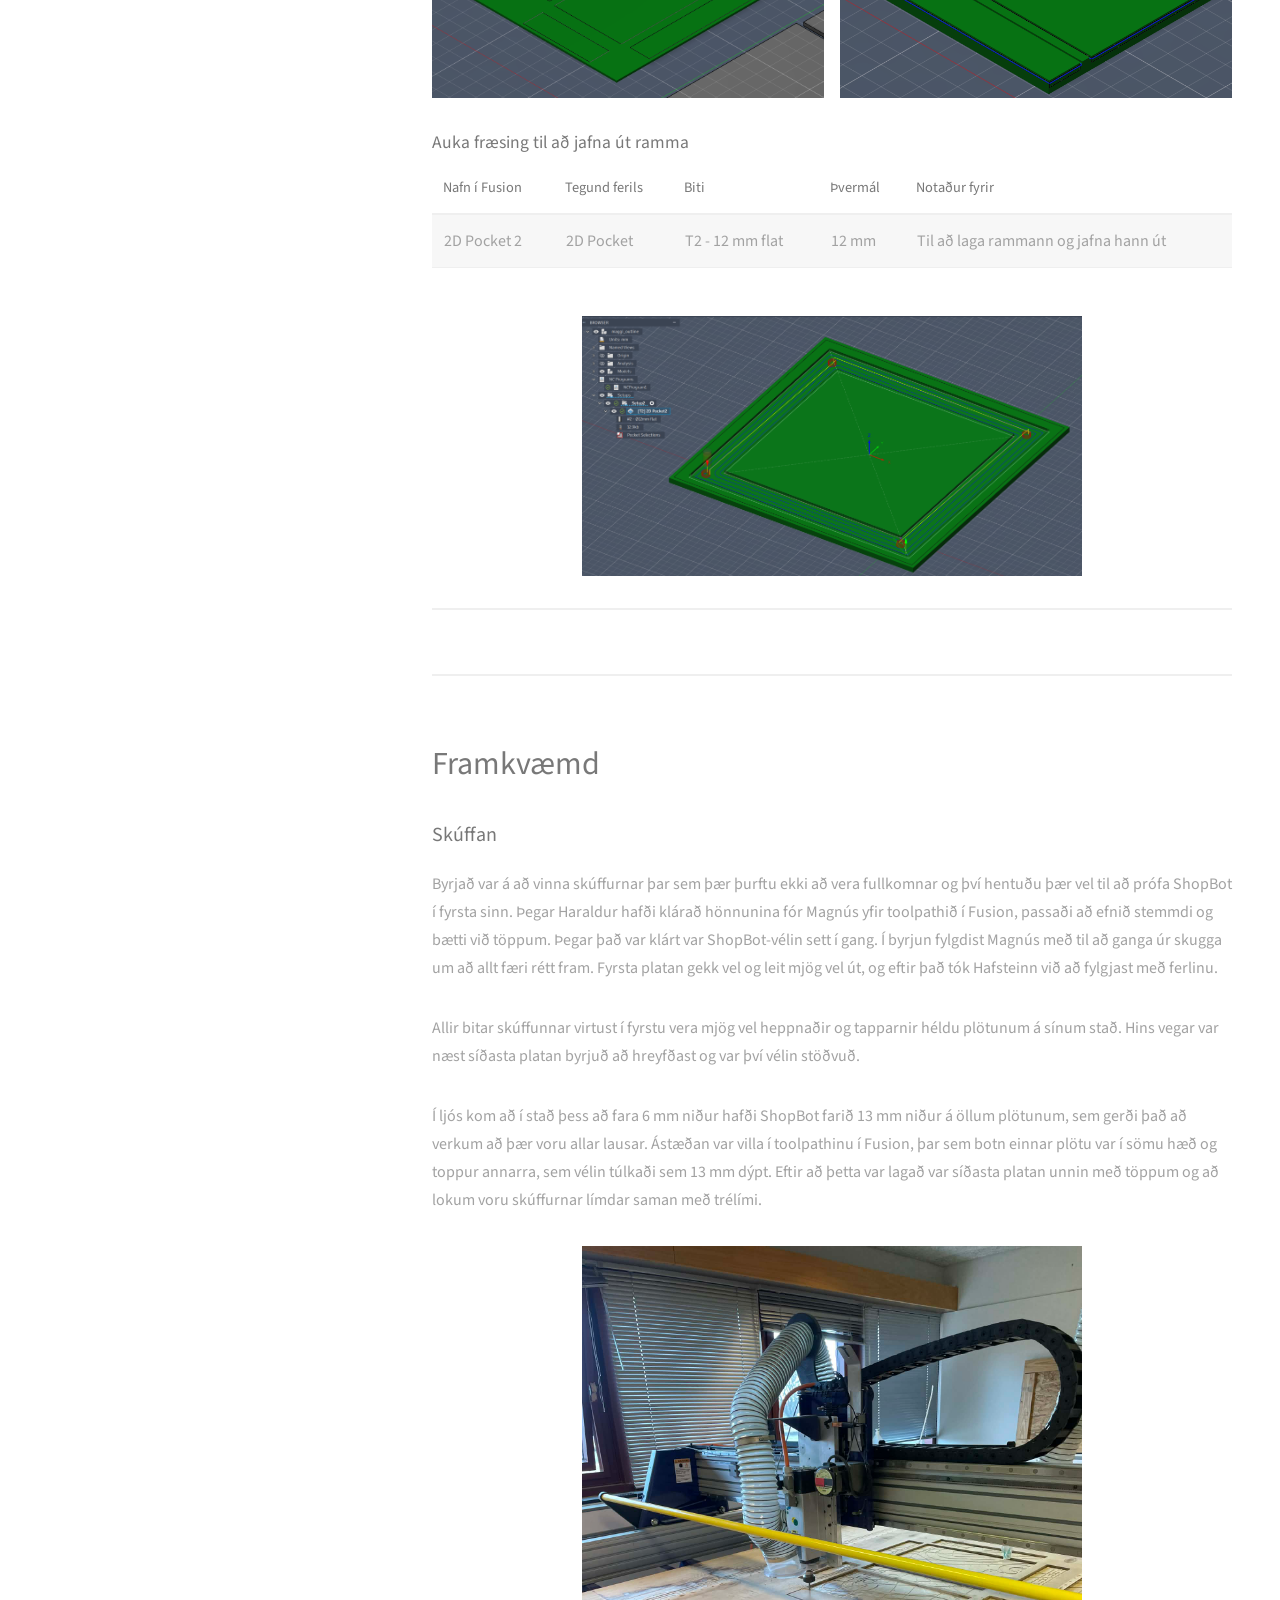
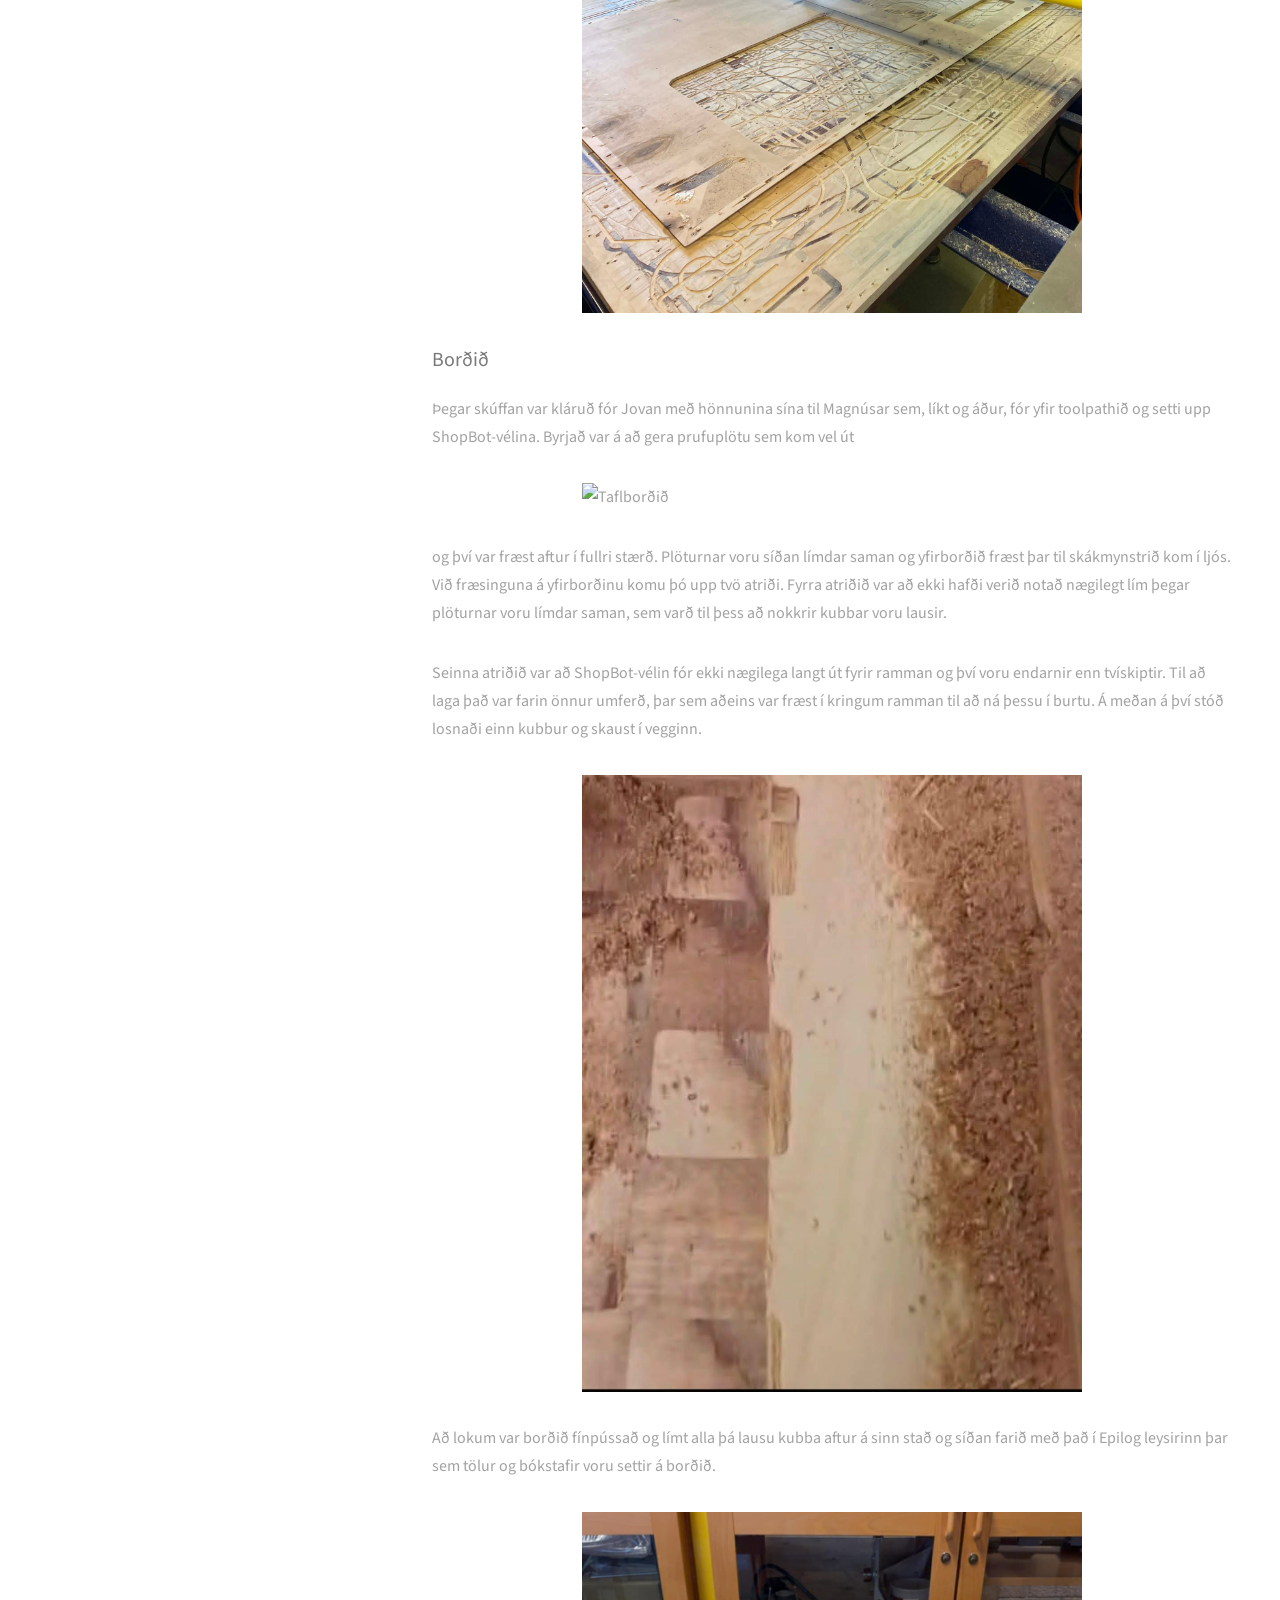
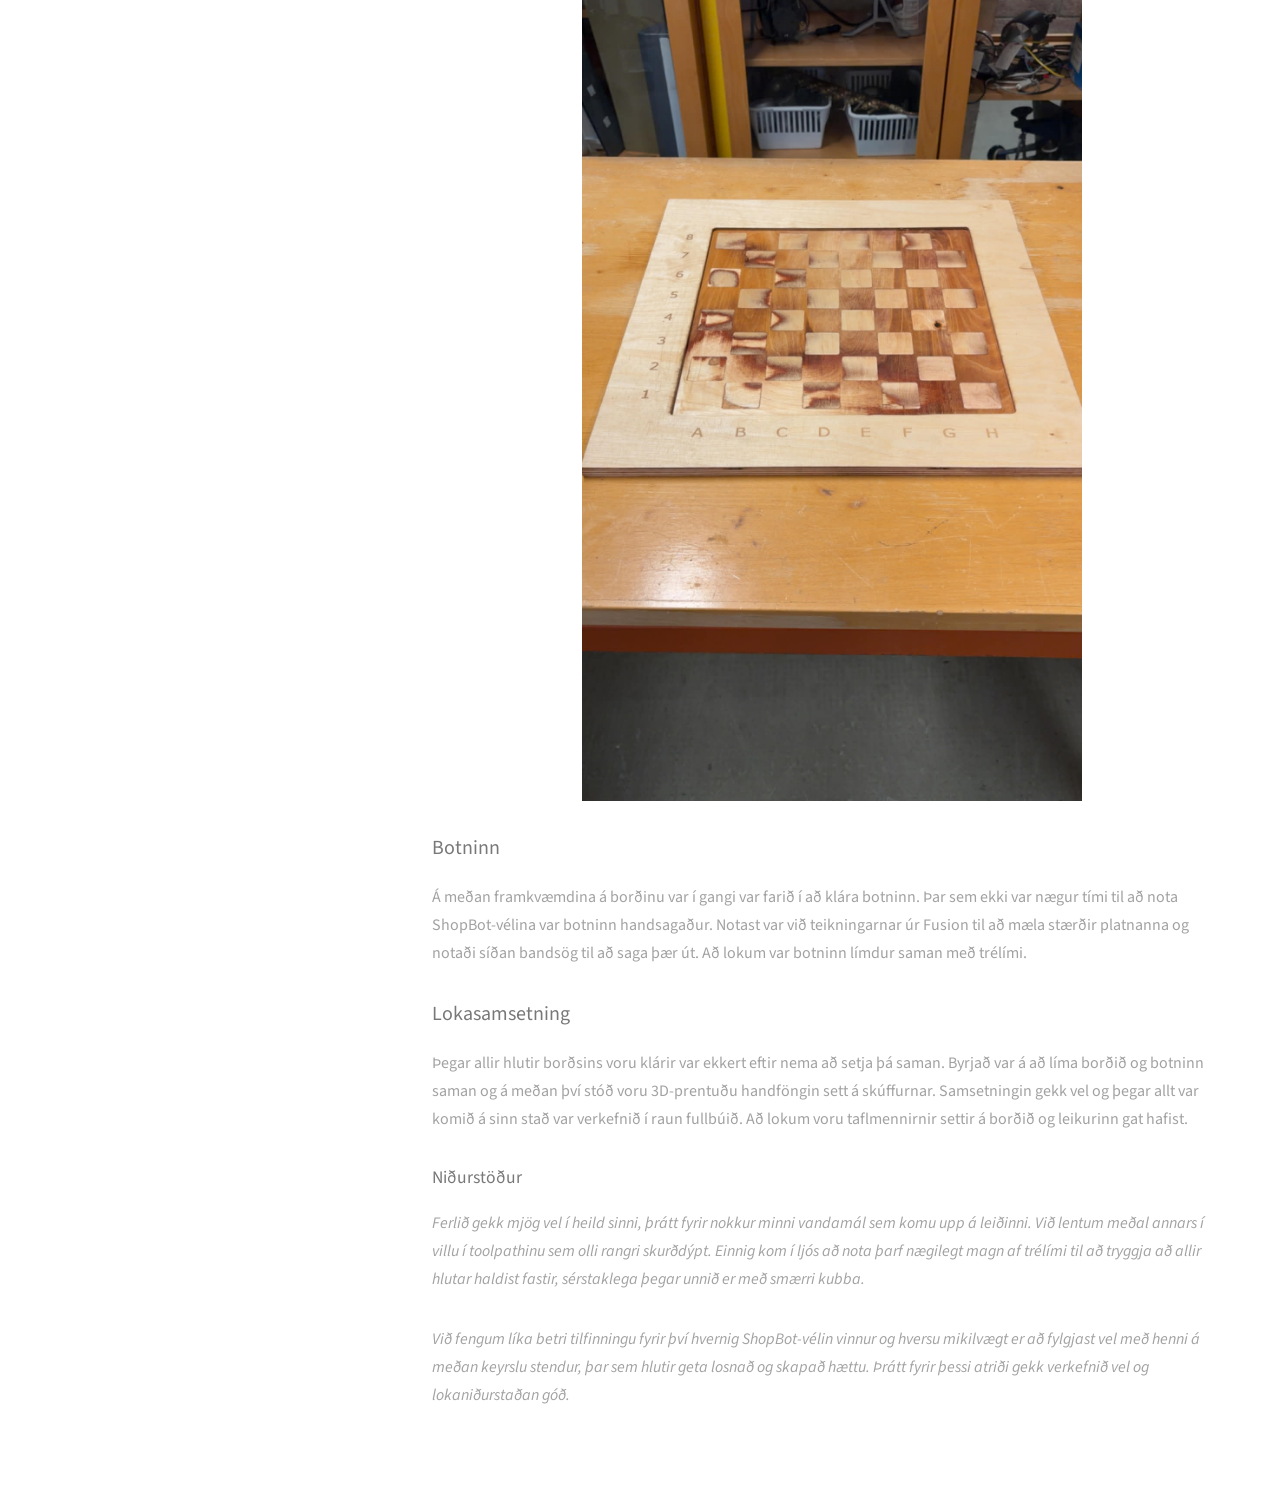
==== commit b7aa88f3: "Update index.html" ====
--- a/index.html
+++ b/index.html
@@ -375,7 +375,7 @@
           </p>
           <h4>Taflborðið</h4>
           <p>Eins og kom fram í verkefnaskipulaginu var það hlutverk Jovans að hanna taflborðið en helsta áskorunin var það hvernig best væri að búa til skákreitina. Fyrsta hugmyndin var að mála reitina en allir 
-            hópmeðlimir voru sammála að nýting á Shop Bot vélinni væri þá ekki nógu góð. Kom þá sú hugmynd að finna tvær plötur fyrir sitthvoran lit, fræsa í þær reiti sem passa hvor í annan, líma plöturnar saman og fræsa af toppnum þannig eina sem 
+            hópmeðlimir voru sammála að nýting á Shop Bot vélinni væri þá ekki nógu góð. Kom þá sú hugmynd að hafa eina lagskipðta plötu fyrir sitthvoran lit, fræsa í þær reiti sem passa hvor í annan, líma plöturnar saman og fræsa af toppnum þannig eina sem 
             væri eftir á henni væru reitirnir. Til öryggis var passað að hönnunin yrði parametrísk til að búast við mögulegum breytingum en gert var ráð fyrir að taflborðið yrði 500 mm x 500 mm að stærð og var platan 14.5 mm að þykkt
             . Auk þess var horft sérstaklega til þess að standard 6 mm fræsibiti gæti skorið í reitina svo kantar voru rúnaðir og gert bil milli horna reita.
 
@@ -399,10 +399,10 @@
           <!-- FUSION LINK DÓTIÐ-->
           <h4>Skúffa og botn</h4>
           <p> Á sama tíma var hafist handa við skúffurnar og botninn, og sá Haraldur um þann hluta. Haraldur og Jovan pössuðu upp á að teikningarnar tvær næðu vel saman og, líkt og með taflborðið, var hugað að því að skúffurnar og botninn væru hannaðir með parametrana í huga. 
-            Hæð botnsins og skúffanna var 130 mm og þykkt plötunnar 12 mm. Á meðan sá Hafsteinn um að hanna handföngin á skúffurnar, en hermd var eftir efri hlut hróks til að nota sem handföng en þau voru 3D prentuð.  </p>
+            Hæð botnsins og skúffanna var 130 mm og þykkt plötunnar 12 mm. Á meðan sá Hafsteinn um að hanna handföngin á skúffurnar, en hermt var eftir efri hlut hróks til að nota sem handföng en þau voru 3D prentuð.  </p>
 
           <p>
-            ShopBot-vélin var notuð til að skera út plöturnar og því var sett upp toolpath sem Magnús fór yfir fyrir fræsinguna, rétt eins og gert var með taflborðið.
+            ShopBot fræsirinn var notuð til að skera út plöturnar og því var sett upp toolpath sem Magnús fór yfir fyrir fræsinguna, rétt eins og gert var með taflborðið.
           </p>
           <div class="fusion-viewer">
             <iframe
@@ -674,7 +674,7 @@
           </div>
         <h3>Botninn</h3>
         <p> Á meðan framkvæmdina á borðinu var í gangi var farið í að klára botninn. Þar sem ekki var nægur tími til að nota ShopBot-vélina var botninn handsagaður. 
-          Notast var við teikningarnar úr Fusion til að mæla stærðir platnanna og notaði síðan stingsög til að saga þær út. Að lokum var botninn límdur saman með trélími. </p>
+          Notast var við teikningarnar úr Fusion til að mæla stærðir platnanna og notaði síðan bandsög til að saga þær út. Að lokum var botninn límdur saman með trélími. </p>
         <h3>Lokasamsetning</h3>
         <p> Þegar allir hlutir borðsins voru klárir var ekkert eftir nema að setja þá saman. Byrjað var á að líma borðið og botninn saman og á meðan því stóð voru 3D-prentuðu handföngin 
          sett á skúffurnar. Samsetningin gekk vel og þegar allt var komið á sinn stað var verkefnið í raun fullbúið. Að lokum voru taflmennirnir settir á borðið og leikurinn gat hafist. </p> 
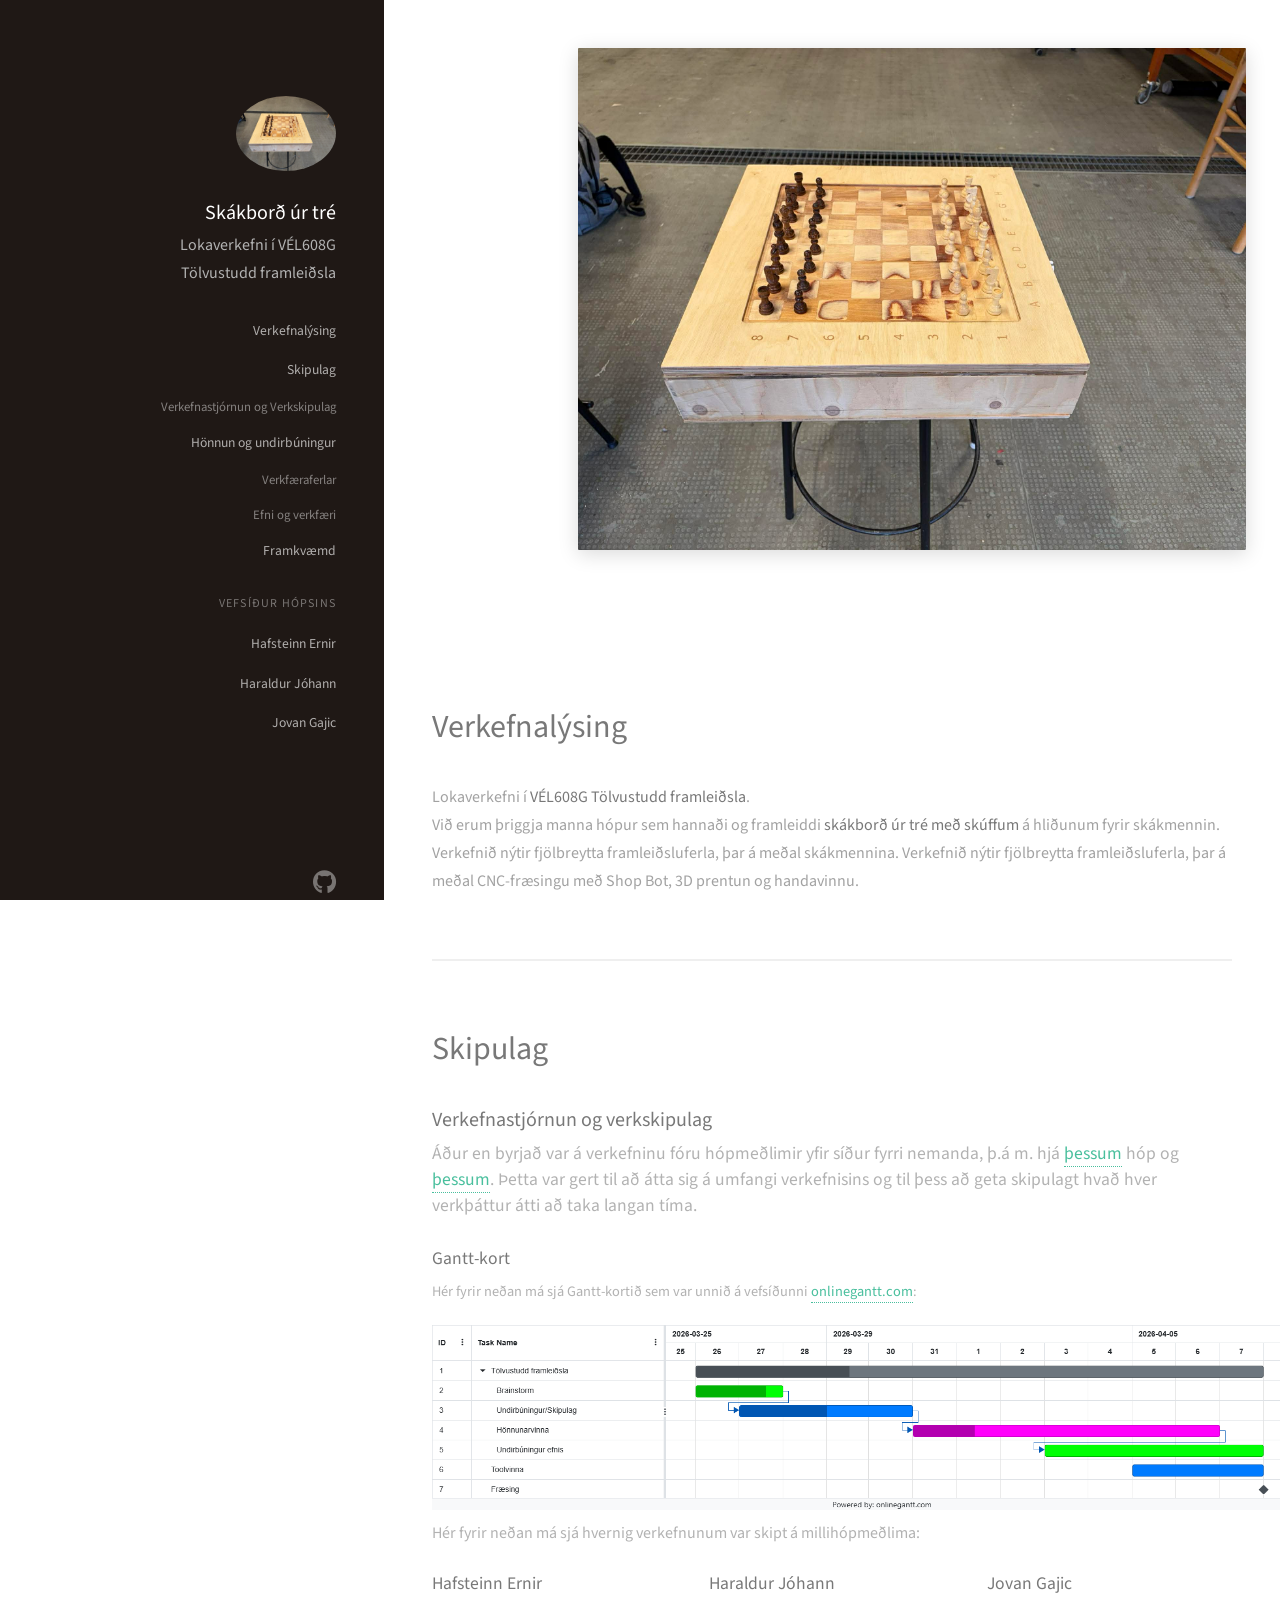
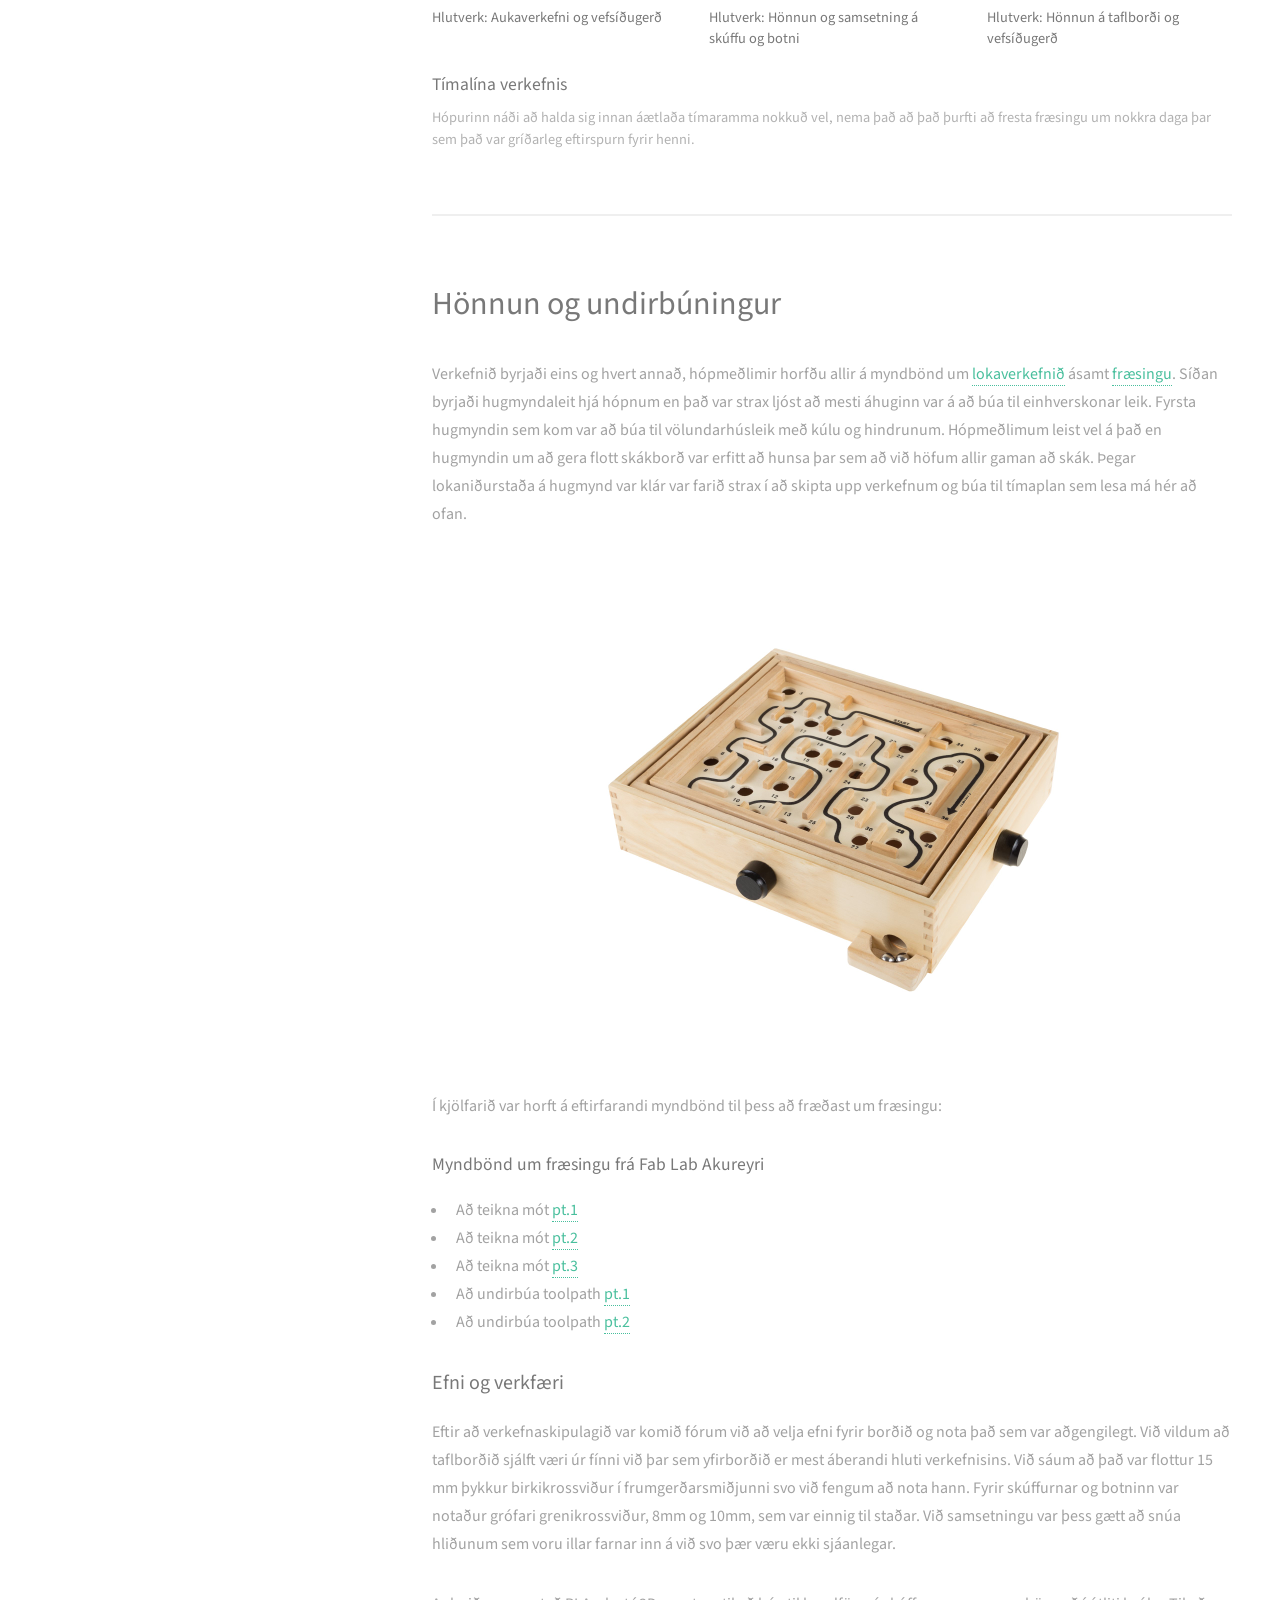
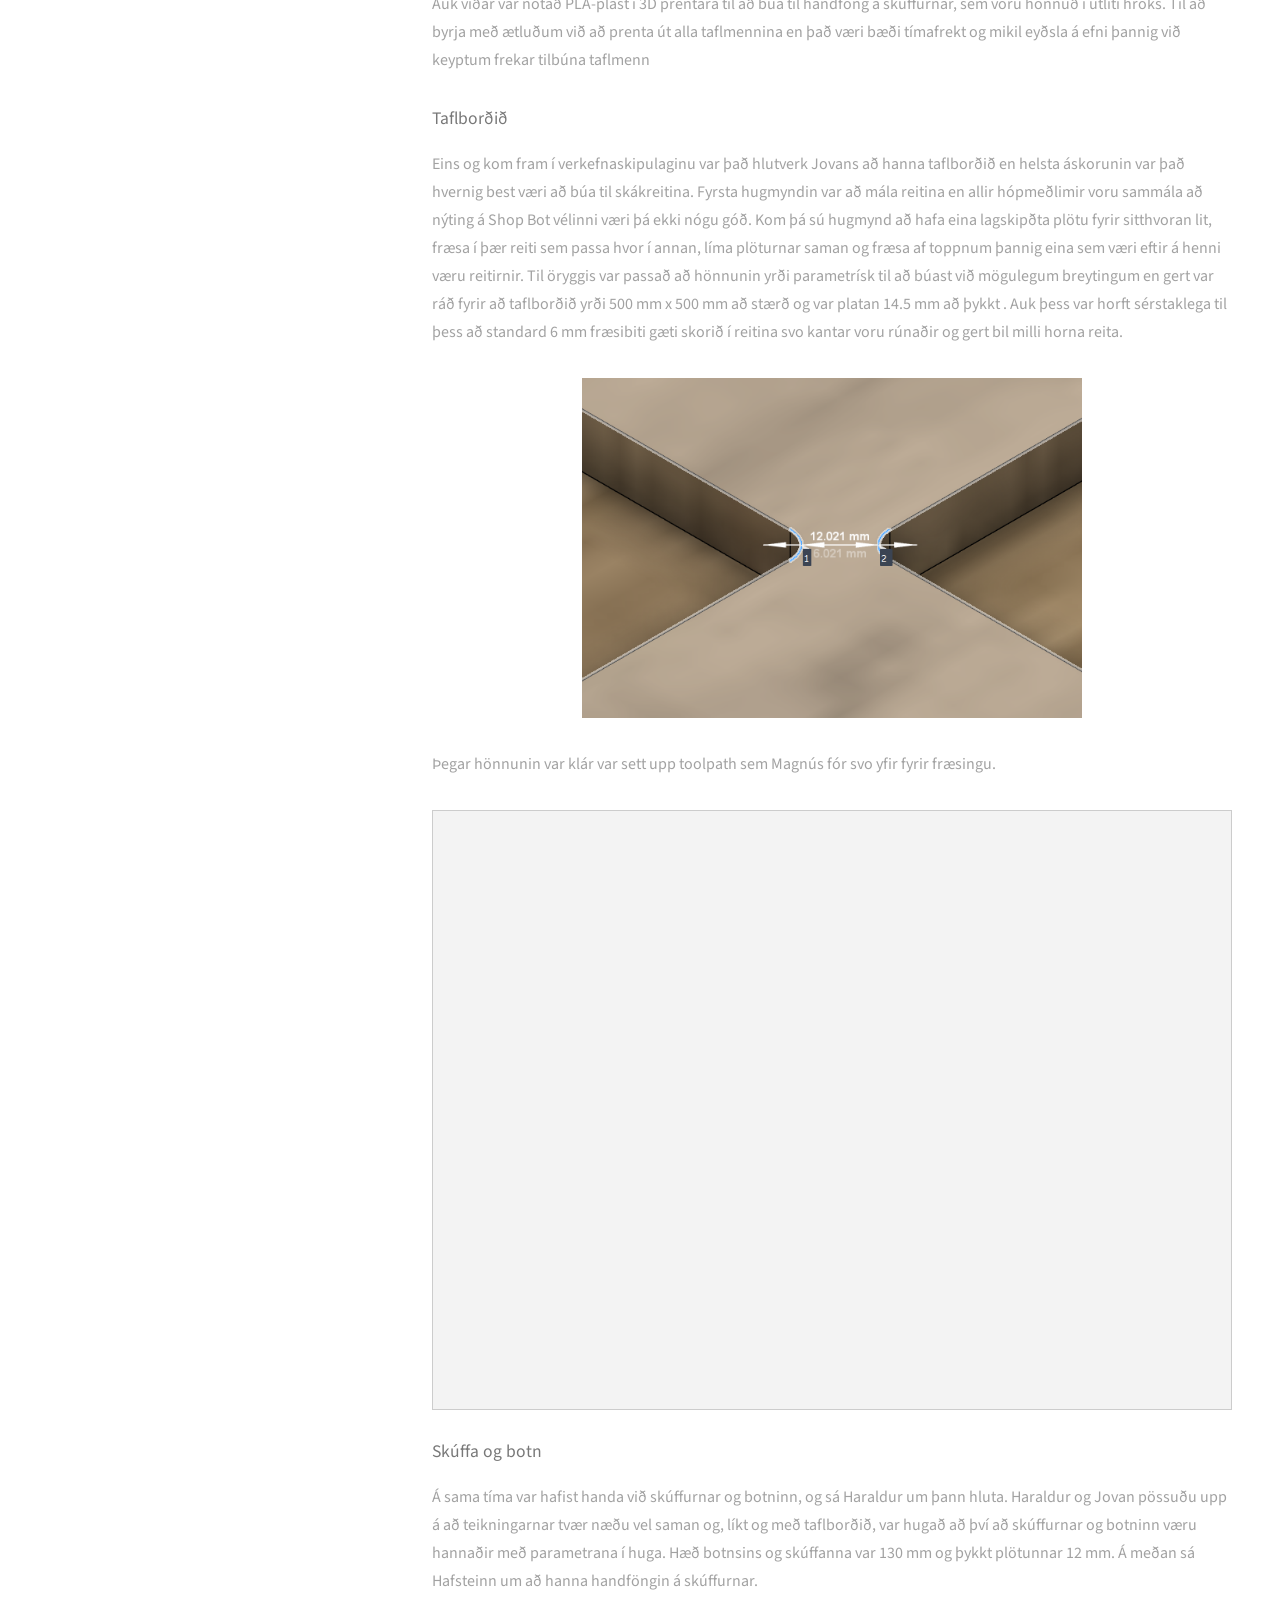
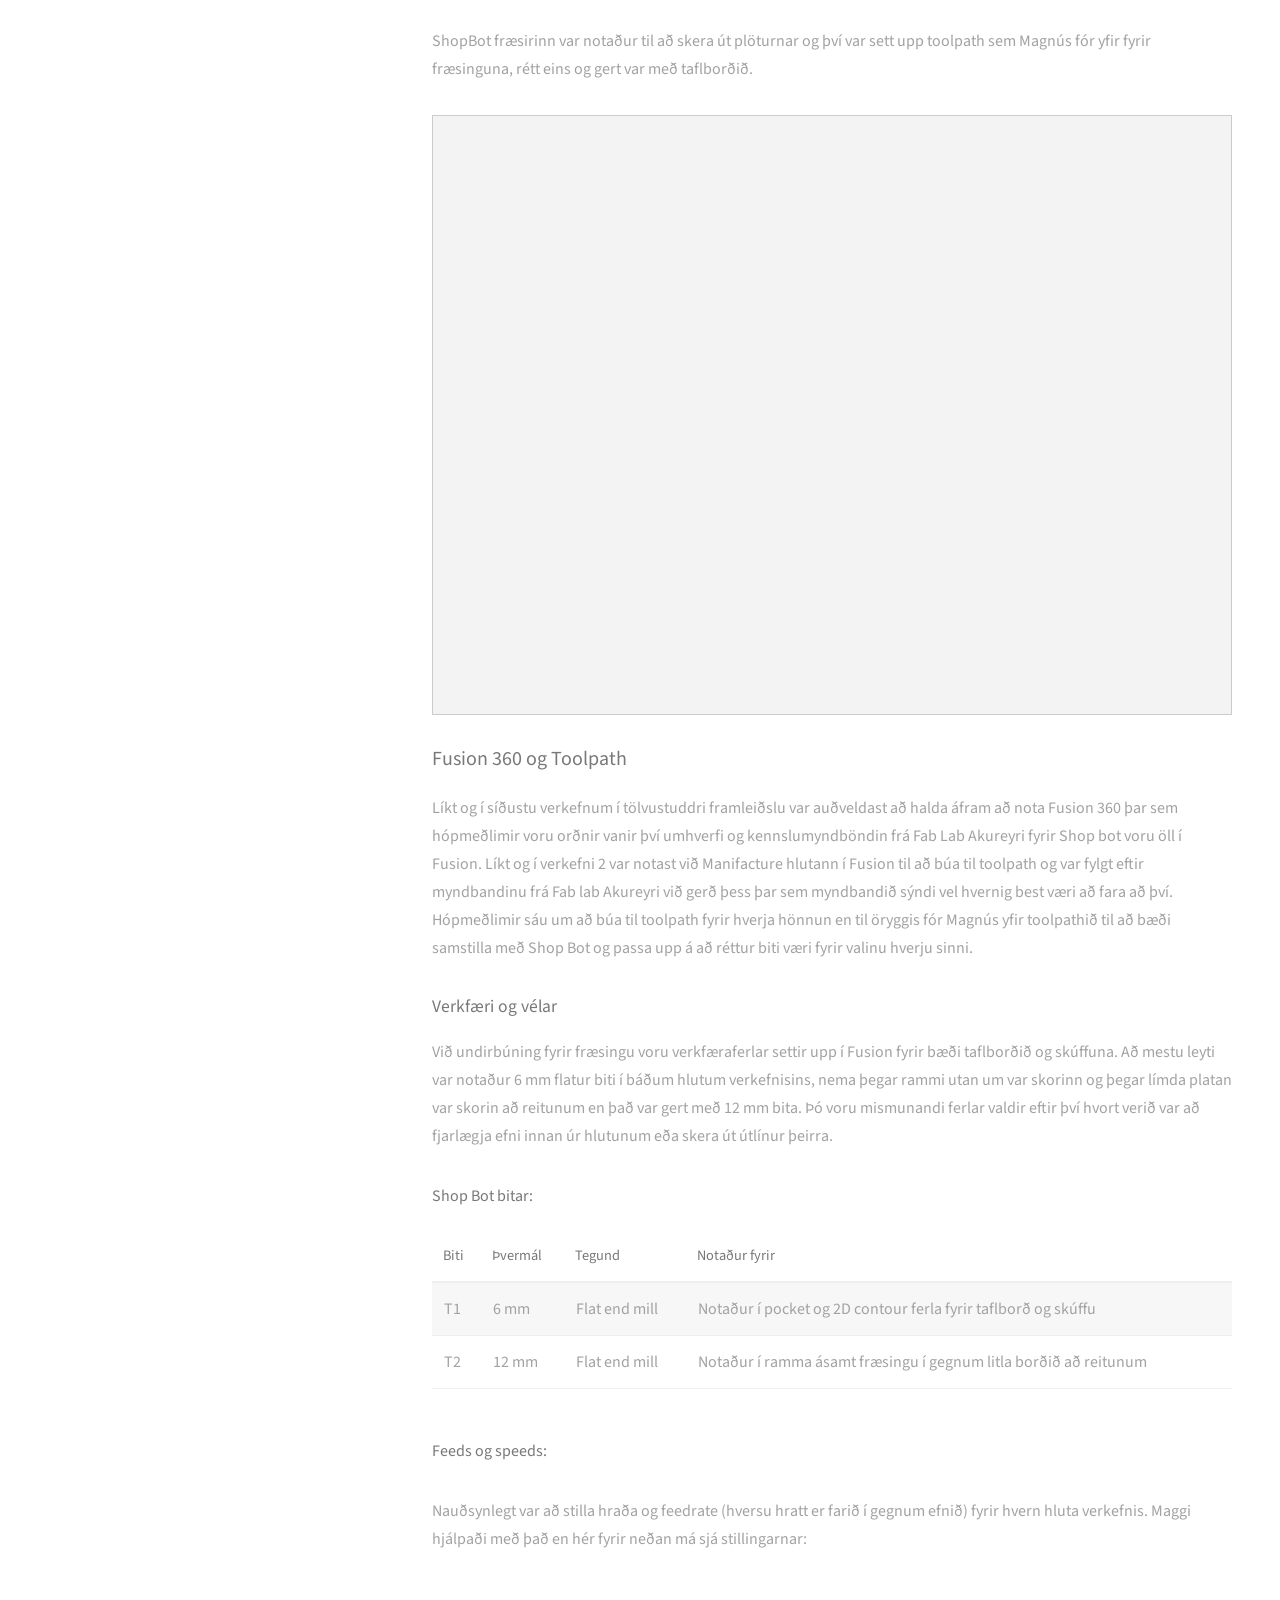
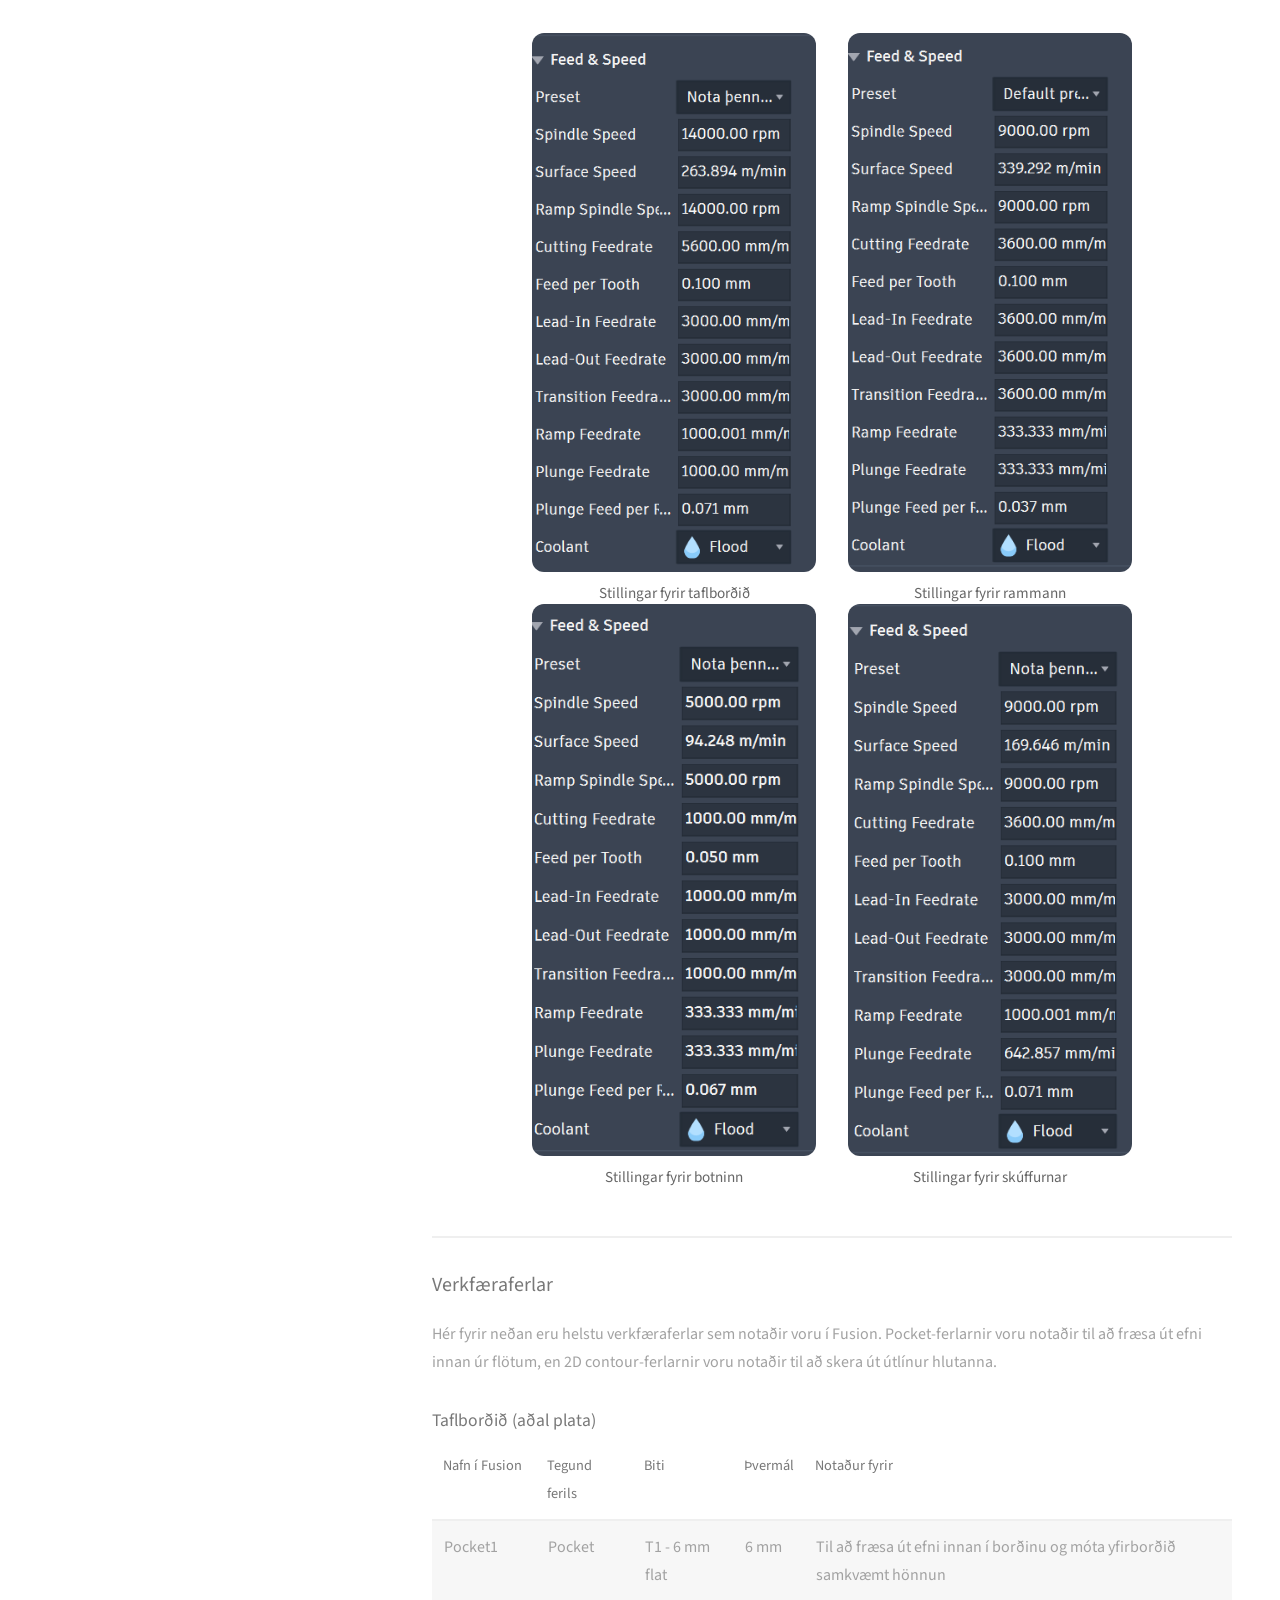
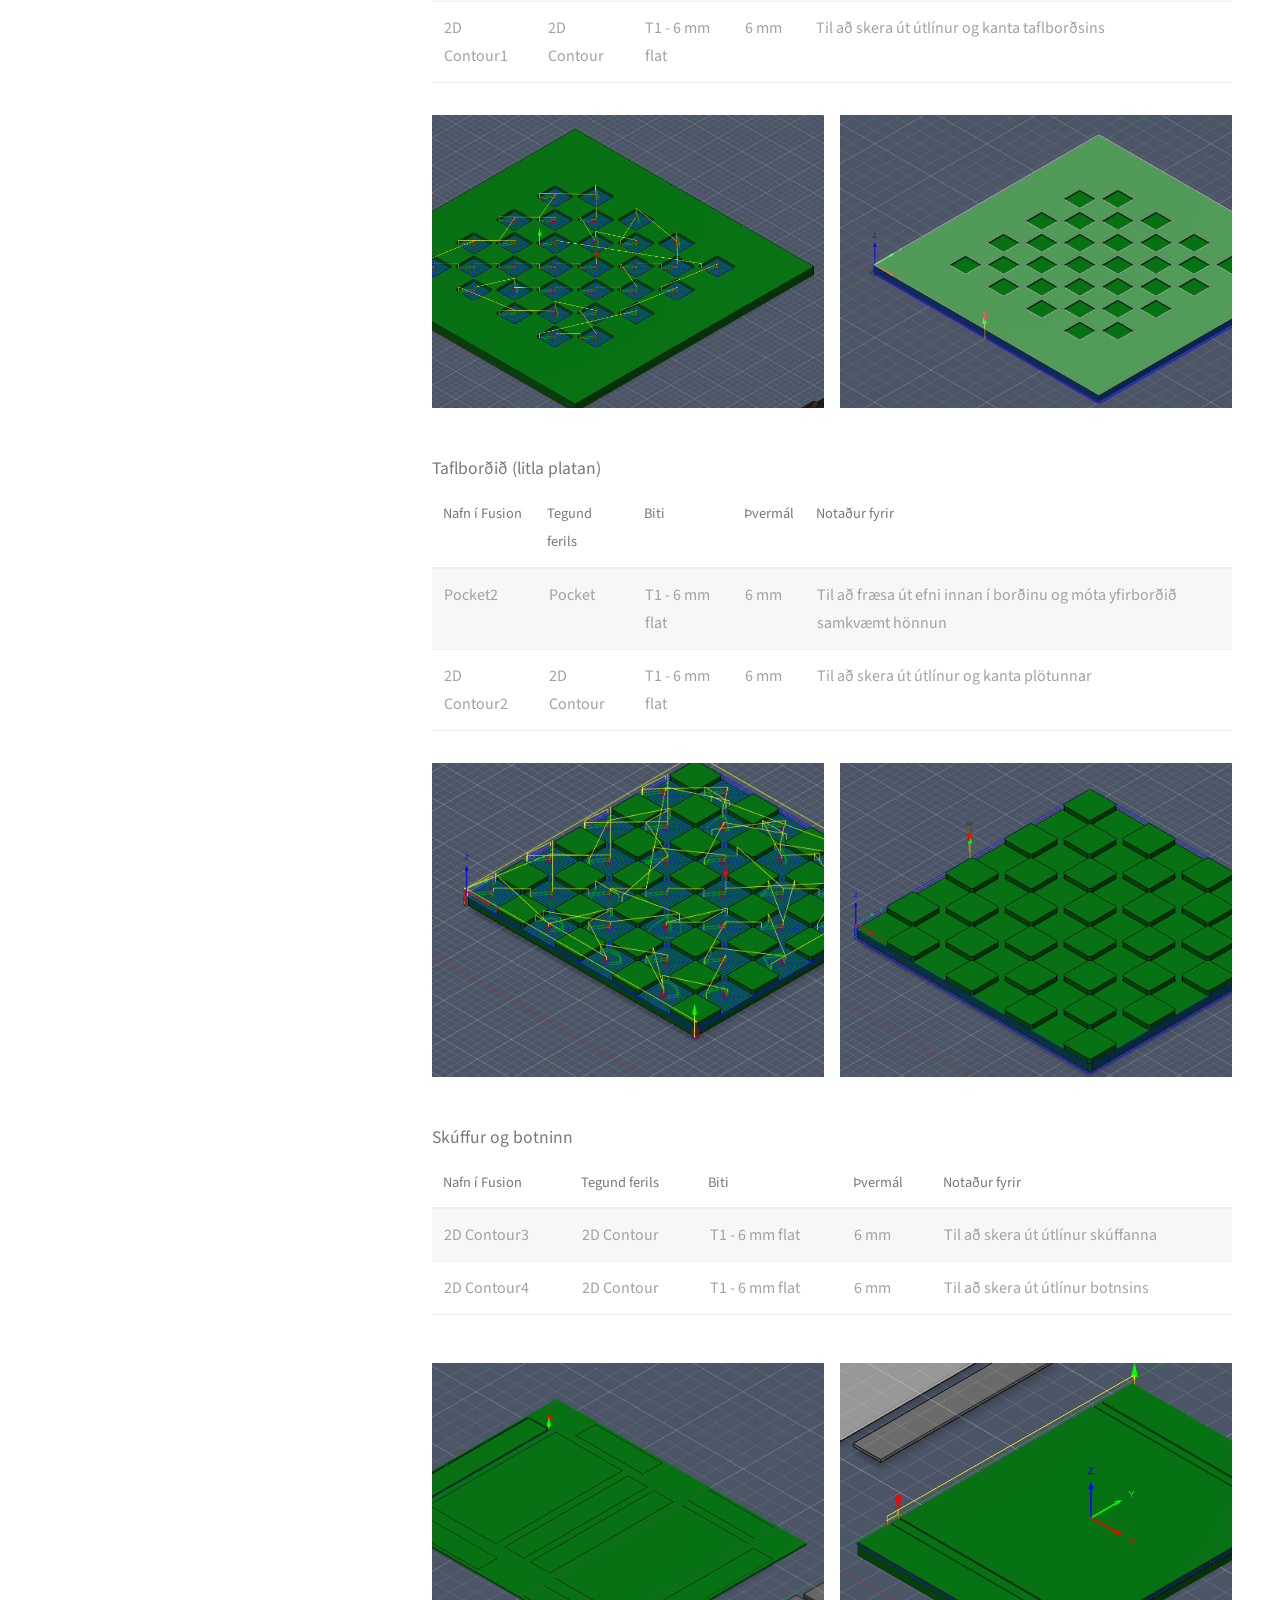
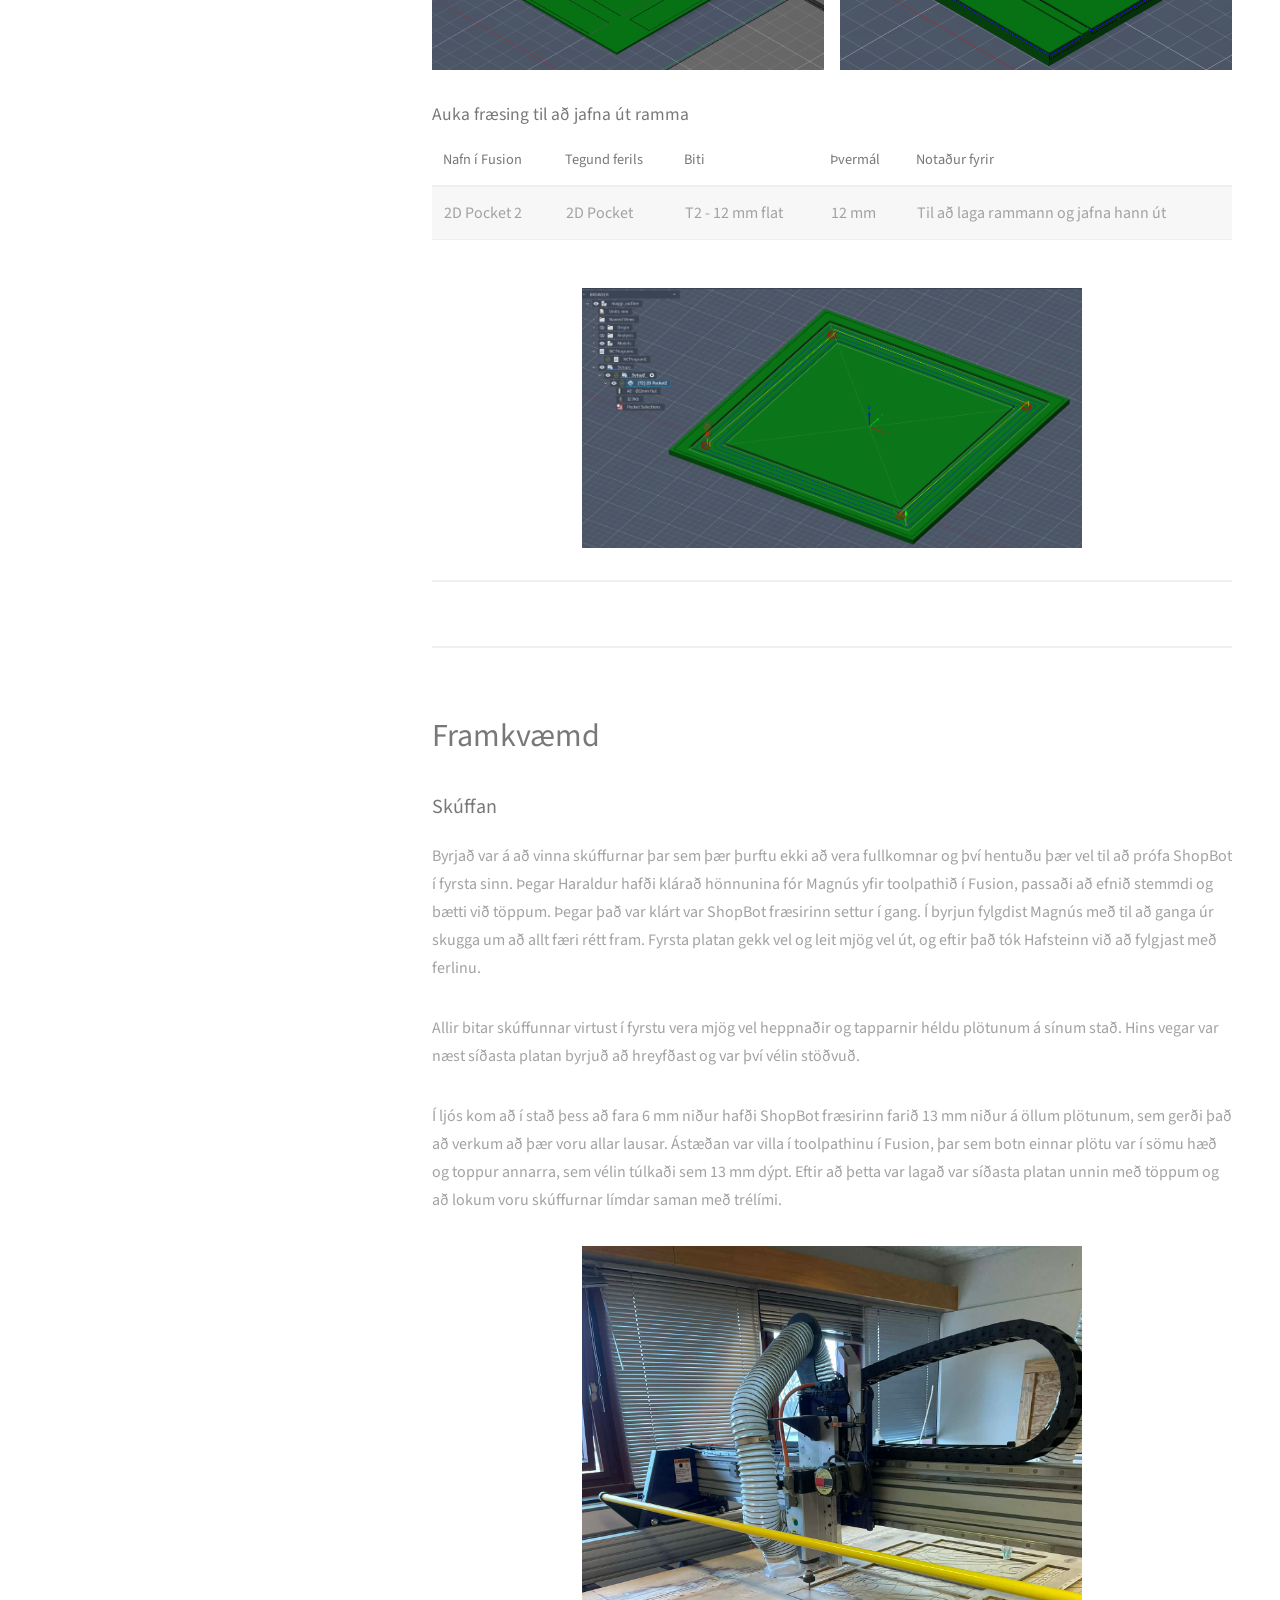
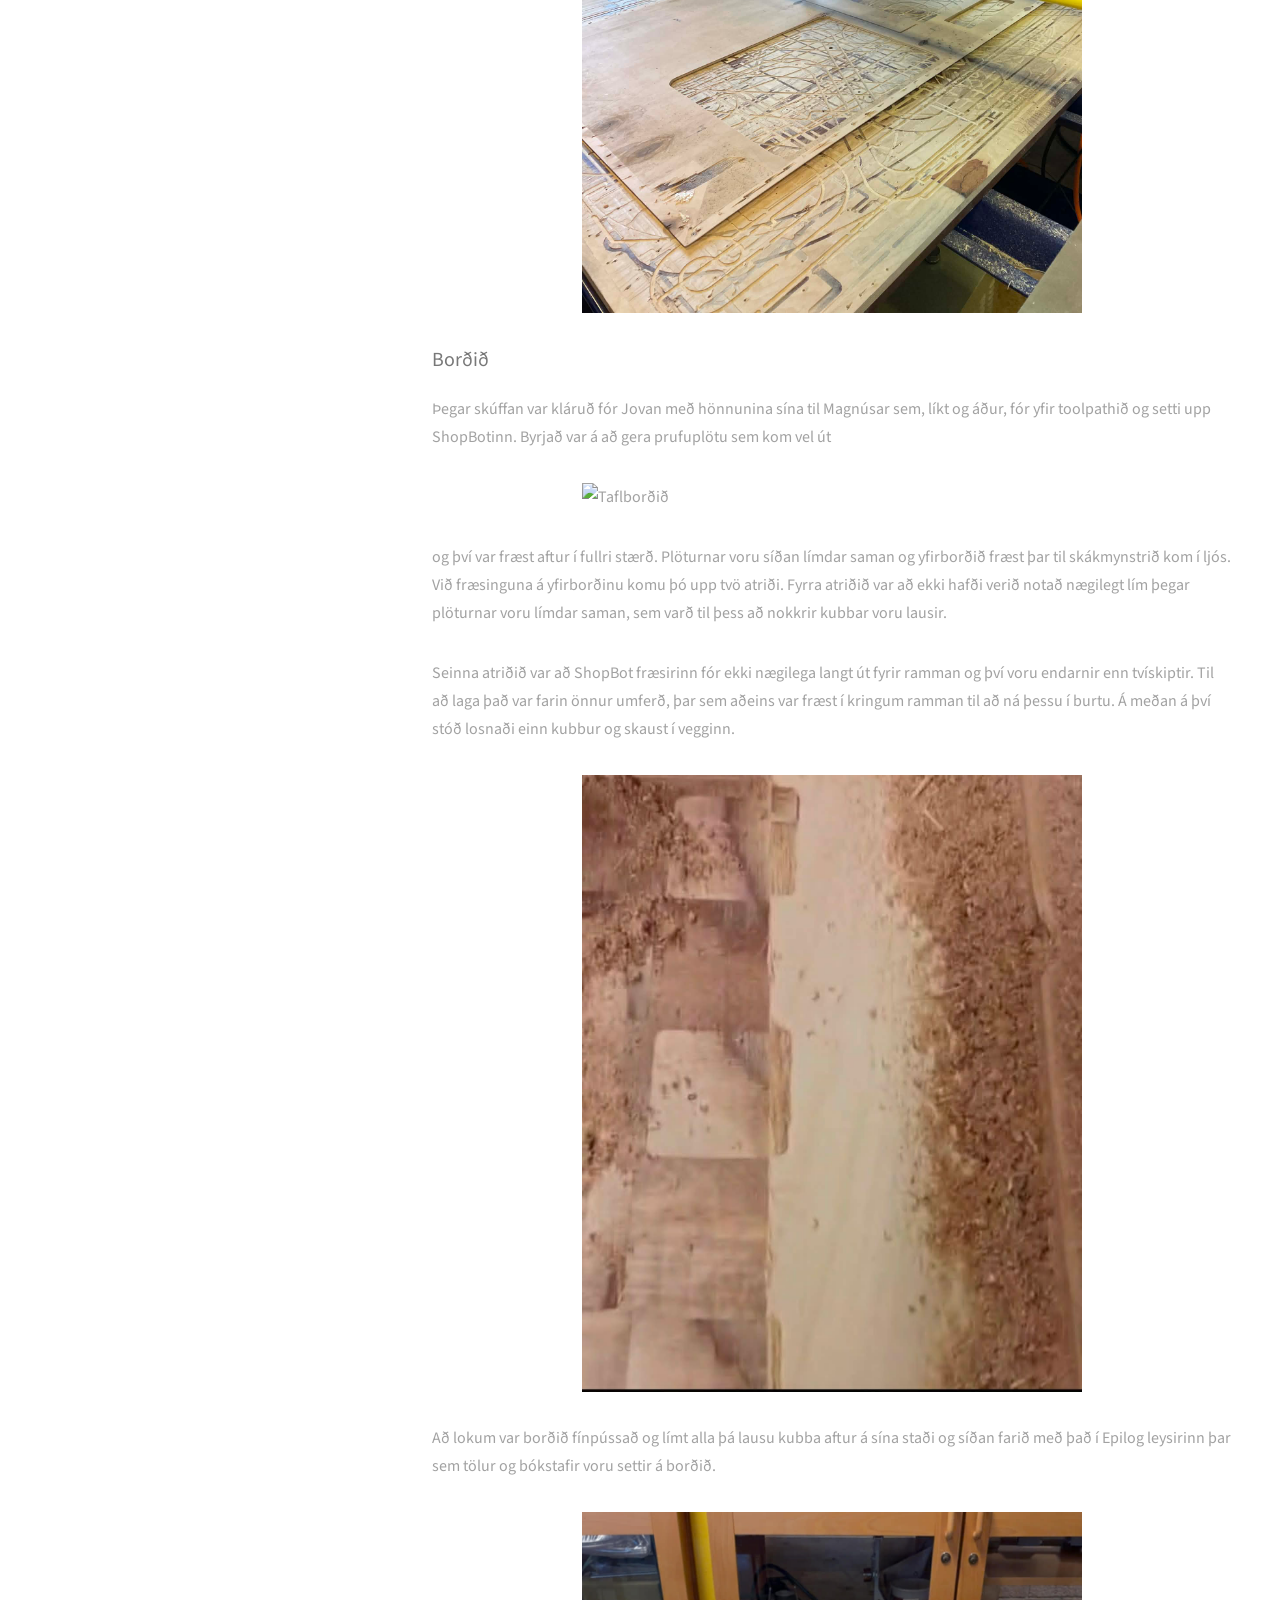
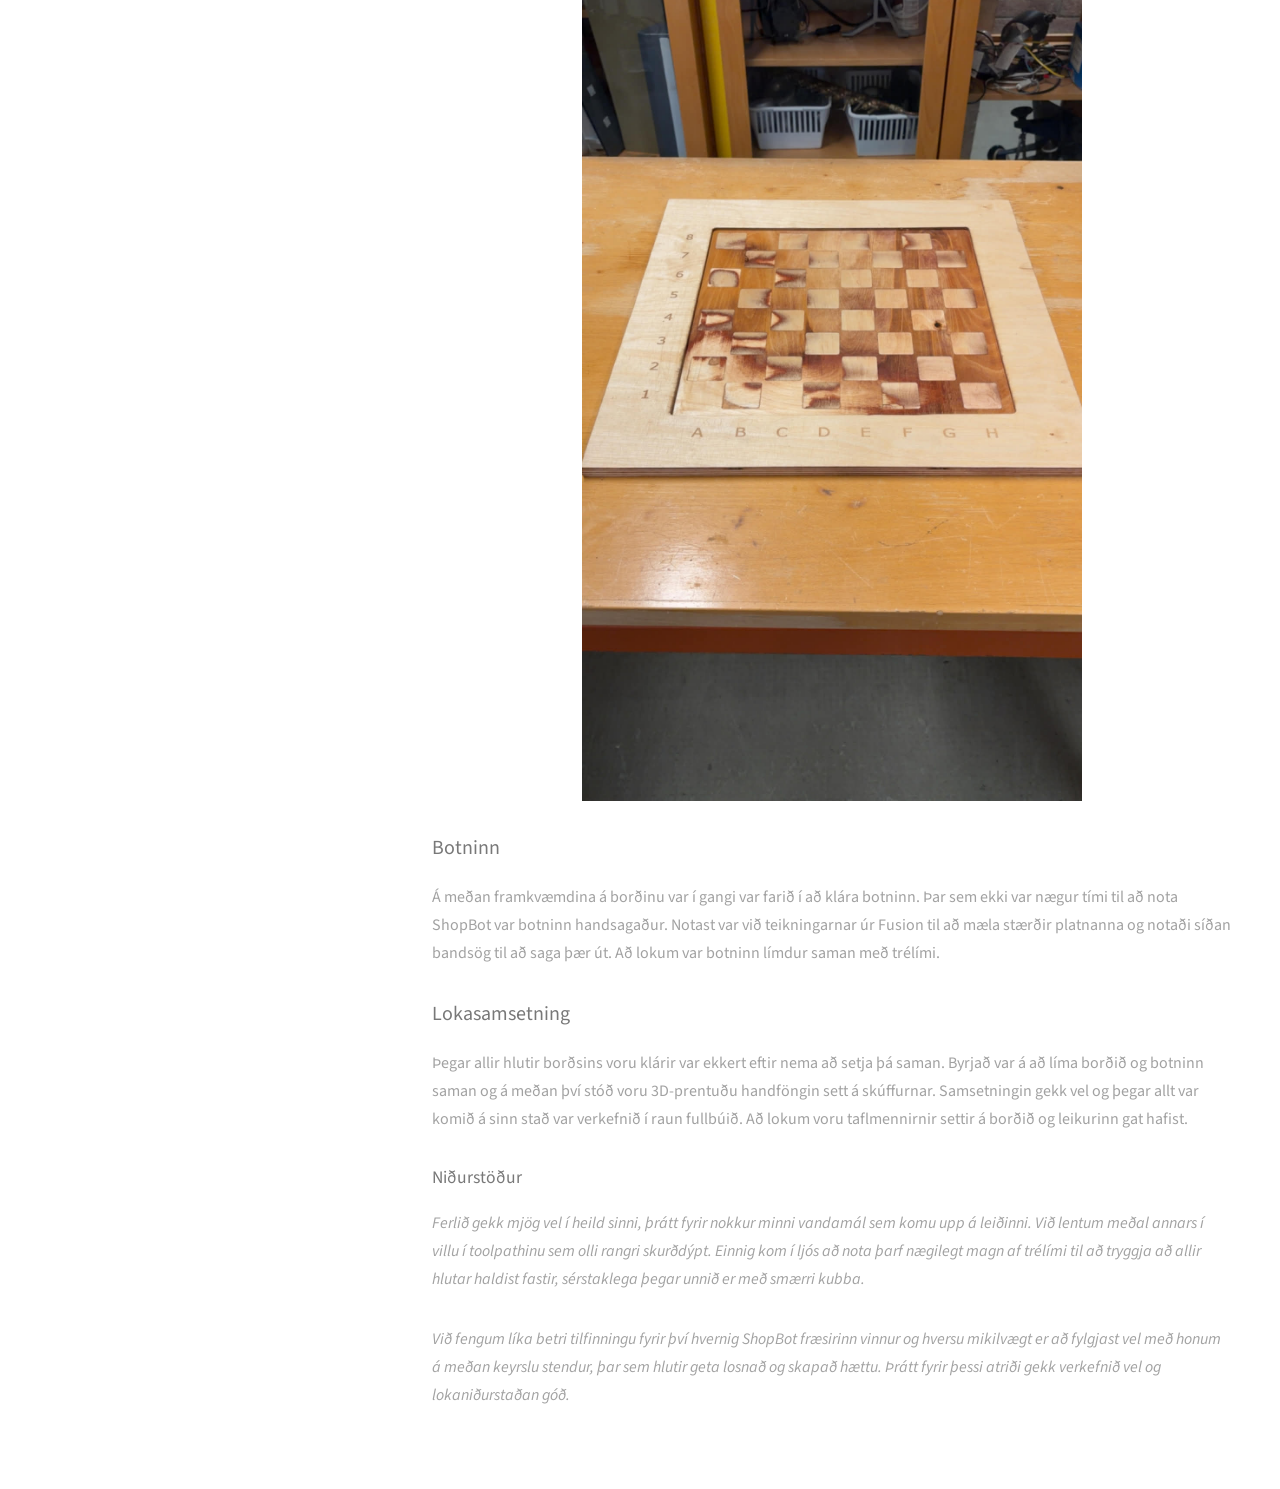
==== commit 8cb4ad40: "Update index.html" ====
--- a/index.html
+++ b/index.html
@@ -399,10 +399,10 @@
           <!-- FUSION LINK DÓTIÐ-->
           <h4>Skúffa og botn</h4>
           <p> Á sama tíma var hafist handa við skúffurnar og botninn, og sá Haraldur um þann hluta. Haraldur og Jovan pössuðu upp á að teikningarnar tvær næðu vel saman og, líkt og með taflborðið, var hugað að því að skúffurnar og botninn væru hannaðir með parametrana í huga. 
-            Hæð botnsins og skúffanna var 130 mm og þykkt plötunnar 12 mm. Á meðan sá Hafsteinn um að hanna handföngin á skúffurnar, en hermt var eftir efri hlut hróks til að nota sem handföng en þau voru 3D prentuð.  </p>
+            Hæð botnsins og skúffanna var 130 mm og þykkt plötunnar 12 mm. Á meðan sá Hafsteinn um að hanna handföngin á skúffurnar.  </p>
 
           <p>
-            ShopBot fræsirinn var notuð til að skera út plöturnar og því var sett upp toolpath sem Magnús fór yfir fyrir fræsinguna, rétt eins og gert var með taflborðið.
+            ShopBot fræsirinn var notaður til að skera út plöturnar og því var sett upp toolpath sem Magnús fór yfir fyrir fræsinguna, rétt eins og gert var með taflborðið.
           </p>
           <div class="fusion-viewer">
             <iframe
@@ -639,13 +639,13 @@
         <h3>Skúffan</h3>
         <p>
           Byrjað var á að vinna skúffurnar þar sem þær þurftu ekki að vera fullkomnar og því hentuðu þær vel til að prófa ShopBot í fyrsta sinn. Þegar Haraldur hafði klárað hönnunina fór Magnús yfir toolpathið í Fusion, passaði að efnið stemmdi og bætti við töppum.
-          Þegar það var klárt var ShopBot-vélin sett í gang. Í byrjun fylgdist Magnús með til að ganga úr skugga um að allt færi rétt fram. Fyrsta platan gekk vel og leit mjög vel út, og eftir það tók Hafsteinn við 
+          Þegar það var klárt var ShopBot fræsirinn settur í gang. Í byrjun fylgdist Magnús með til að ganga úr skugga um að allt færi rétt fram. Fyrsta platan gekk vel og leit mjög vel út, og eftir það tók Hafsteinn við 
           að fylgjast með ferlinu.</p>
           
           <p>Allir bitar skúffunnar virtust í fyrstu vera mjög vel heppnaðir og tapparnir héldu plötunum á sínum stað.
             Hins vegar var næst síðasta platan byrjuð að hreyfðast og var því vélin stöðvuð.</p>
           <p>
-          Í ljós kom að í stað þess að fara 6 mm niður hafði ShopBot farið 13 mm niður á öllum plötunum, sem gerði það að verkum að þær voru allar lausar. Ástæðan var villa í toolpathinu í Fusion, þar sem botn einnar plötu var í sömu hæð og toppur annarra, sem vélin túlkaði sem 13 mm dýpt.
+          Í ljós kom að í stað þess að fara 6 mm niður hafði ShopBot fræsirinn farið 13 mm niður á öllum plötunum, sem gerði það að verkum að þær voru allar lausar. Ástæðan var villa í toolpathinu í Fusion, þar sem botn einnar plötu var í sömu hæð og toppur annarra, sem vélin túlkaði sem 13 mm dýpt.
           Eftir að þetta var lagað var síðasta platan unnin með töppum og að lokum voru skúffurnar límdar saman með trélími.
         
             <div class="hero-wrapper">
@@ -655,7 +655,7 @@
 
 
         <h3>Borðið</h3>
-        <p> Þegar skúffan var kláruð fór Jovan með hönnunina sína til Magnúsar sem, líkt og áður, fór yfir toolpathið og setti upp ShopBot-vélina. Byrjað var á að gera prufuplötu sem kom vel út </p> 
+        <p> Þegar skúffan var kláruð fór Jovan með hönnunina sína til Magnúsar sem, líkt og áður, fór yfir toolpathið og setti upp ShopBotinn. Byrjað var á að gera prufuplötu sem kom vel út </p> 
 
           <div class="hero-wrapper">
             <img src="images/prufa.jpeg" alt="Taflborðið" class="hero-image">
@@ -663,24 +663,24 @@
 
         <p> og því var fræst aftur í fullri stærð. Plöturnar voru síðan límdar saman og yfirborðið fræst þar til skákmynstrið kom í ljós. Við fræsinguna á yfirborðinu komu þó upp tvö atriði.
            Fyrra atriðið var að ekki hafði verið notað nægilegt lím þegar plöturnar voru límdar saman, sem varð til þess að nokkrir kubbar voru lausir. </p> 
-        <p> Seinna atriðið var að ShopBot-vélin fór ekki nægilega langt út fyrir ramman og því voru endarnir enn tvískiptir. Til að laga það var farin önnur umferð, þar sem aðeins var fræst í kringum 
+        <p> Seinna atriðið var að ShopBot fræsirinn fór ekki nægilega langt út fyrir ramman og því voru endarnir enn tvískiptir. Til að laga það var farin önnur umferð, þar sem aðeins var fræst í kringum 
           ramman til að ná þessu í burtu. Á meðan á því stóð losnaði einn kubbur og skaust í vegginn.</p>
           <div class="hero-wrapper">
             <img src="images/galli.jpg" alt="Taflborðið" class="hero-image">
           </div>
-        <p> Að lokum var borðið fínpússað og límt alla þá lausu kubba aftur á sinn stað og síðan farið með það í Epilog leysirinn þar sem tölur og bókstafir voru settir á borðið. </p>
+        <p> Að lokum var borðið fínpússað og límt alla þá lausu kubba aftur á sína staði og síðan farið með það í Epilog leysirinn þar sem tölur og bókstafir voru settir á borðið. </p>
           <div class="hero-wrapper">
             <img src="images/lok_taflbord.jpg" alt="Taflborðið" class="hero-image">
           </div>
         <h3>Botninn</h3>
-        <p> Á meðan framkvæmdina á borðinu var í gangi var farið í að klára botninn. Þar sem ekki var nægur tími til að nota ShopBot-vélina var botninn handsagaður. 
+        <p> Á meðan framkvæmdina á borðinu var í gangi var farið í að klára botninn. Þar sem ekki var nægur tími til að nota ShopBot var botninn handsagaður. 
           Notast var við teikningarnar úr Fusion til að mæla stærðir platnanna og notaði síðan bandsög til að saga þær út. Að lokum var botninn límdur saman með trélími. </p>
         <h3>Lokasamsetning</h3>
         <p> Þegar allir hlutir borðsins voru klárir var ekkert eftir nema að setja þá saman. Byrjað var á að líma borðið og botninn saman og á meðan því stóð voru 3D-prentuðu handföngin 
          sett á skúffurnar. Samsetningin gekk vel og þegar allt var komið á sinn stað var verkefnið í raun fullbúið. Að lokum voru taflmennirnir settir á borðið og leikurinn gat hafist. </p> 
           <h4>Niðurstöður</h4> <p><em> Ferlið gekk mjög vel í heild sinni, þrátt fyrir nokkur minni vandamál sem komu upp á leiðinni. Við lentum meðal annars í villu í toolpathinu sem olli rangri skurðdýpt. 
             Einnig kom í ljós að nota þarf nægilegt magn af trélími til að tryggja að allir hlutar haldist fastir, sérstaklega þegar unnið er með smærri kubba. </em></p> 
-            <p><em> Við fengum líka betri tilfinningu fyrir því hvernig ShopBot-vélin vinnur og hversu mikilvægt er að fylgjast vel með henni á meðan keyrslu stendur, 
+            <p><em> Við fengum líka betri tilfinningu fyrir því hvernig ShopBot fræsirinn vinnur og hversu mikilvægt er að fylgjast vel með honum á meðan keyrslu stendur, 
           þar sem hlutir geta losnað og skapað hættu. Þrátt fyrir þessi atriði gekk verkefnið vel og lokaniðurstaðan góð. </em></p>
 
 
